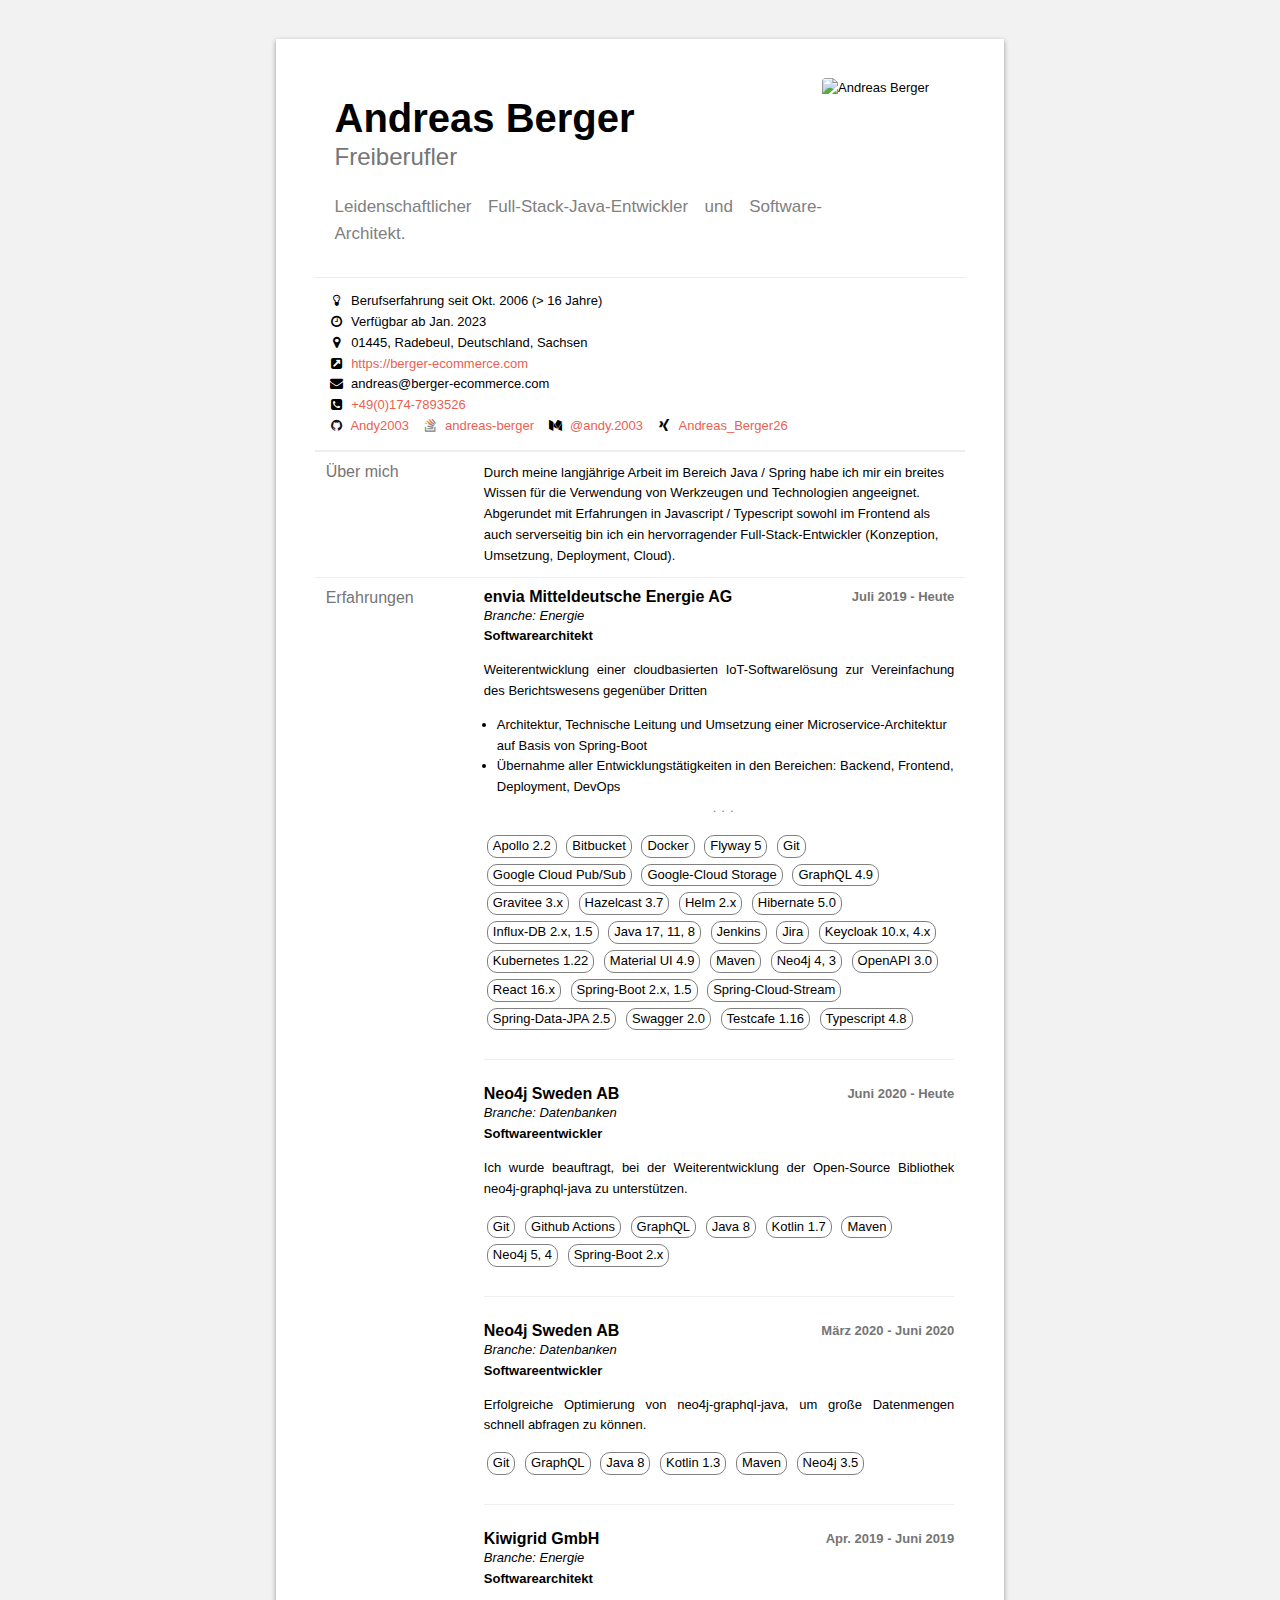
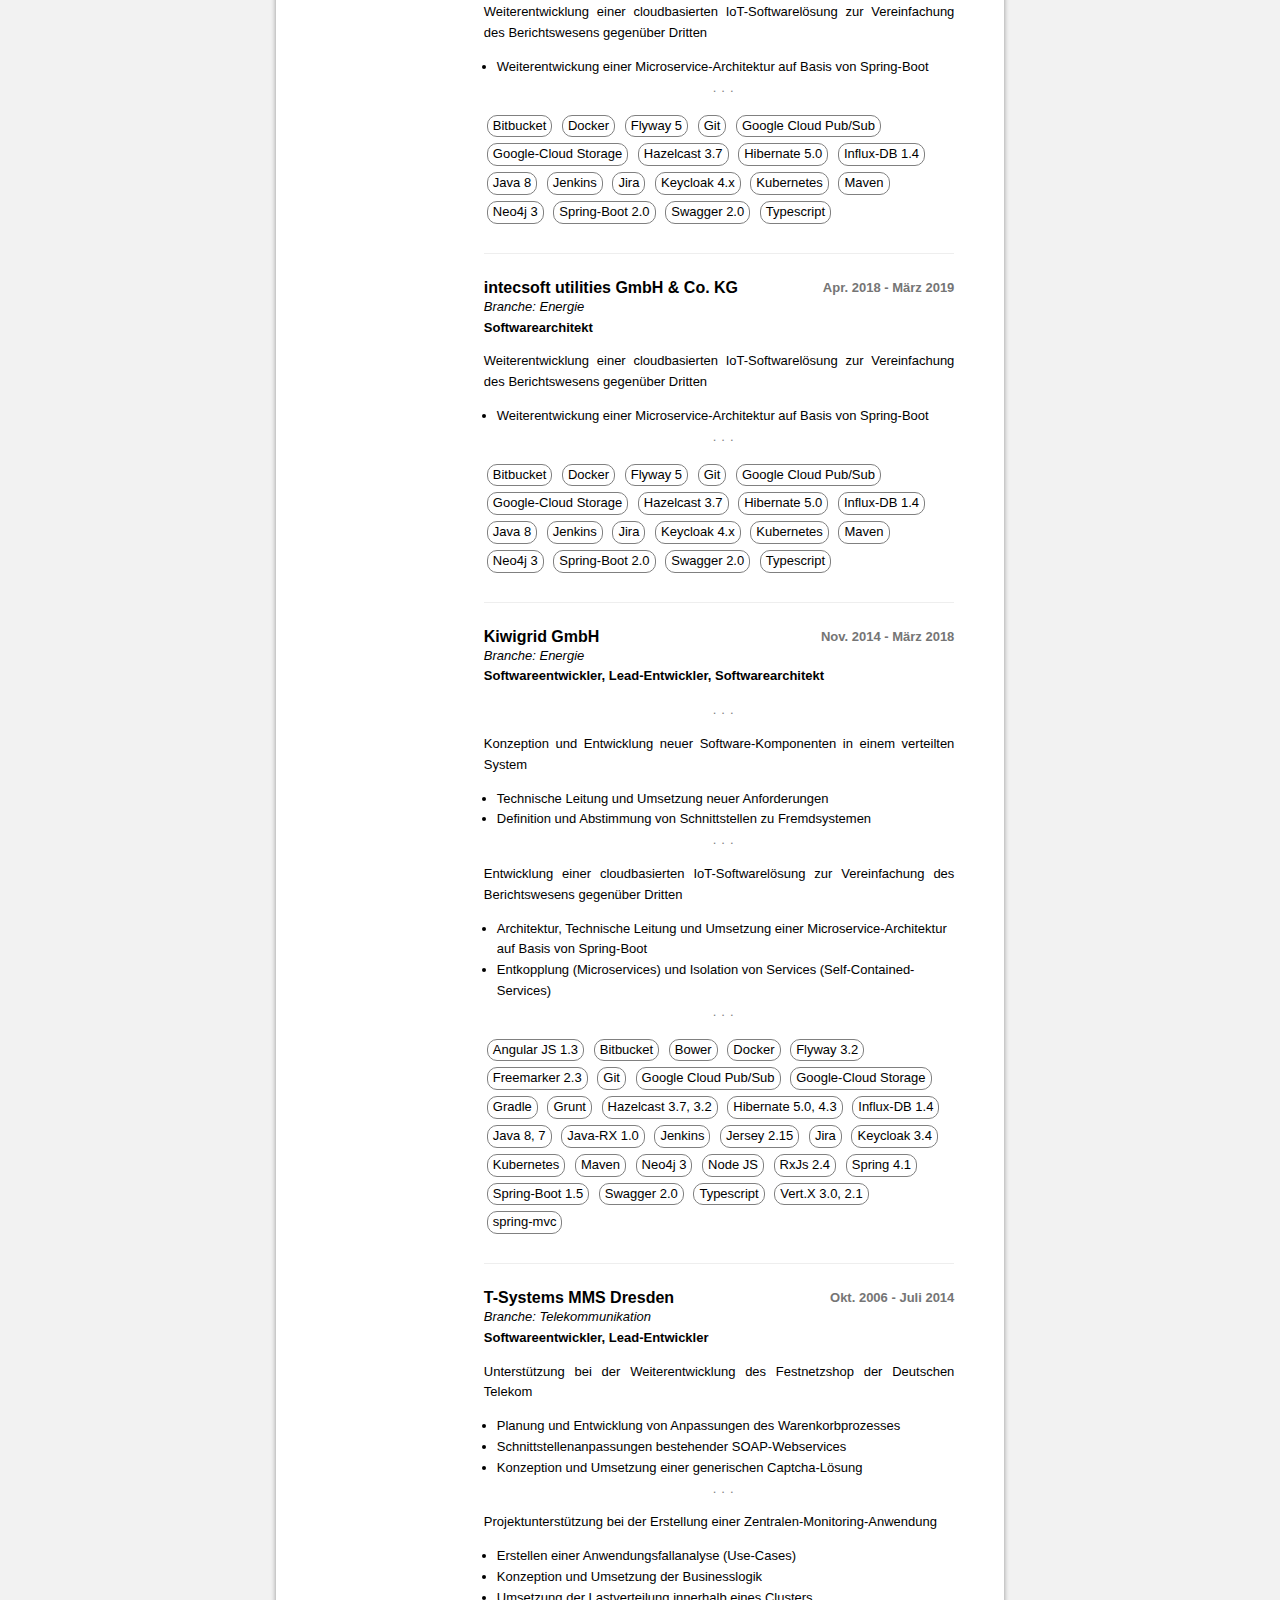
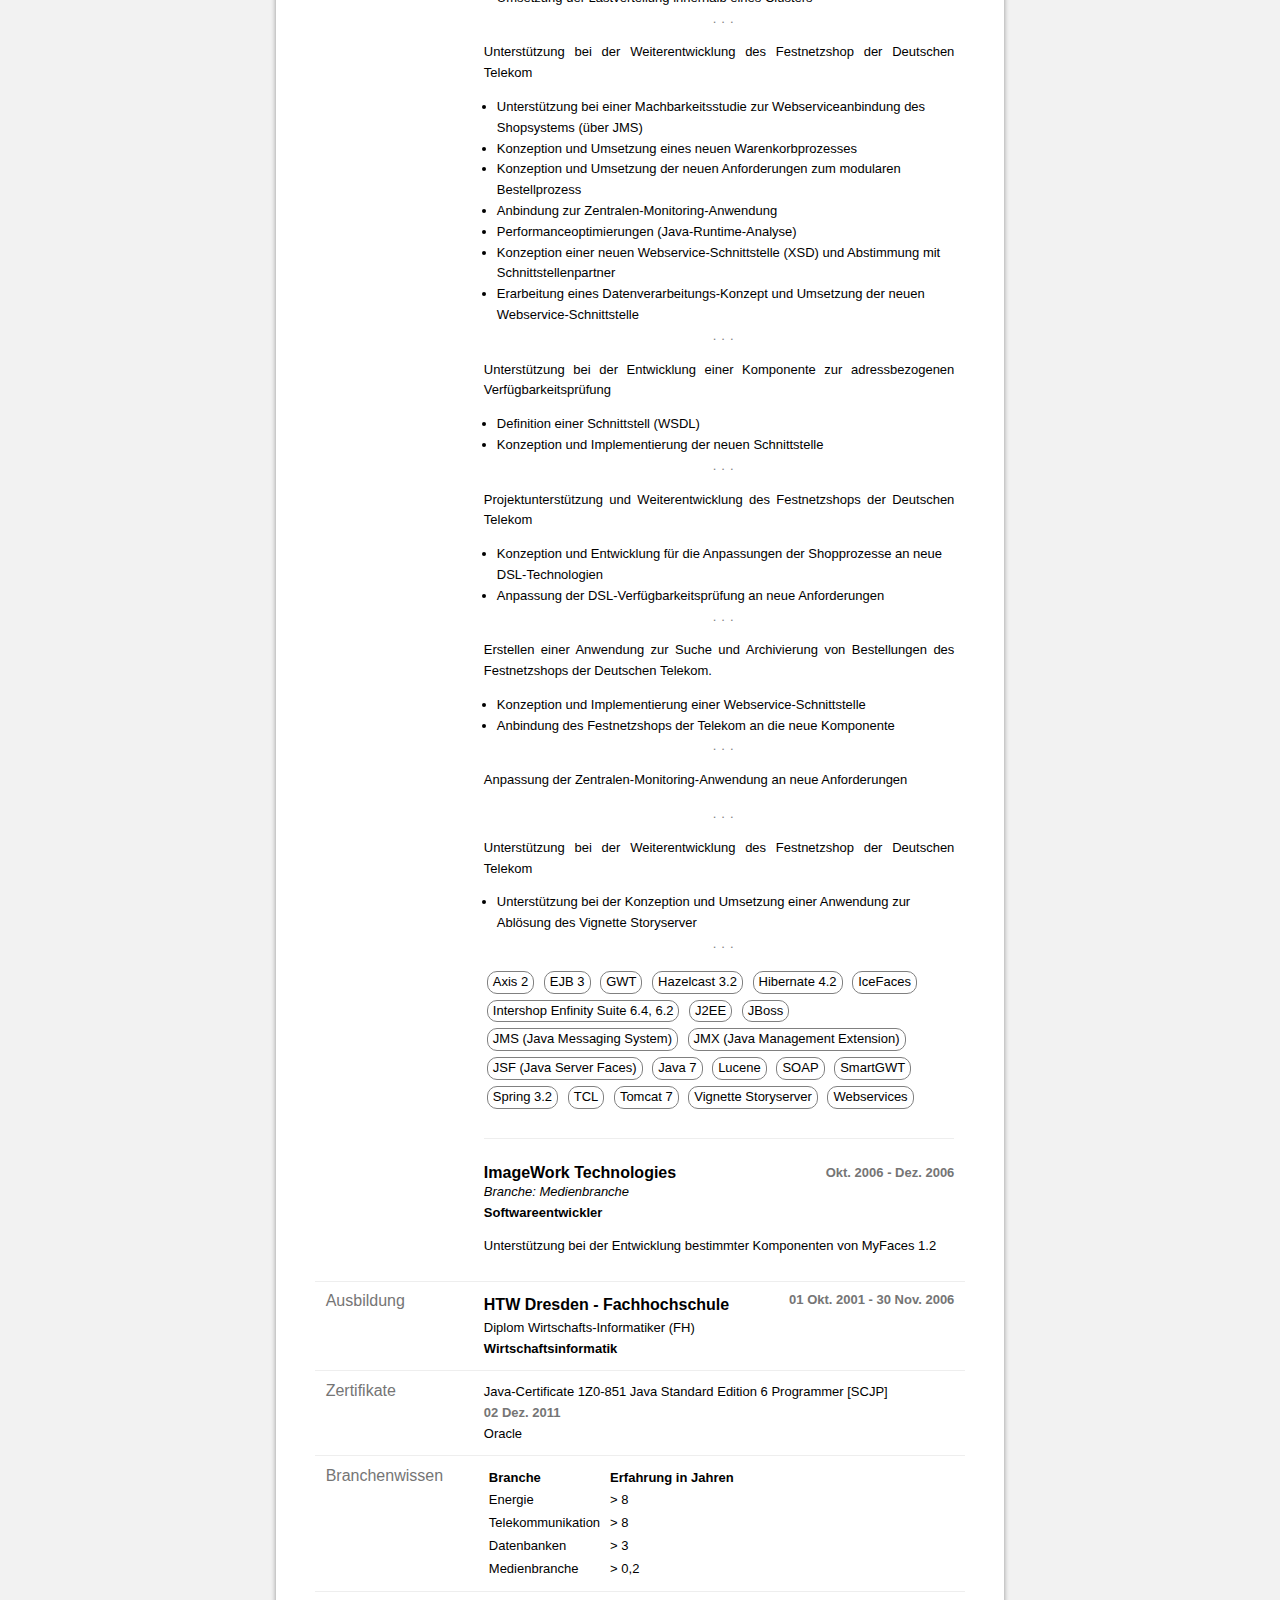
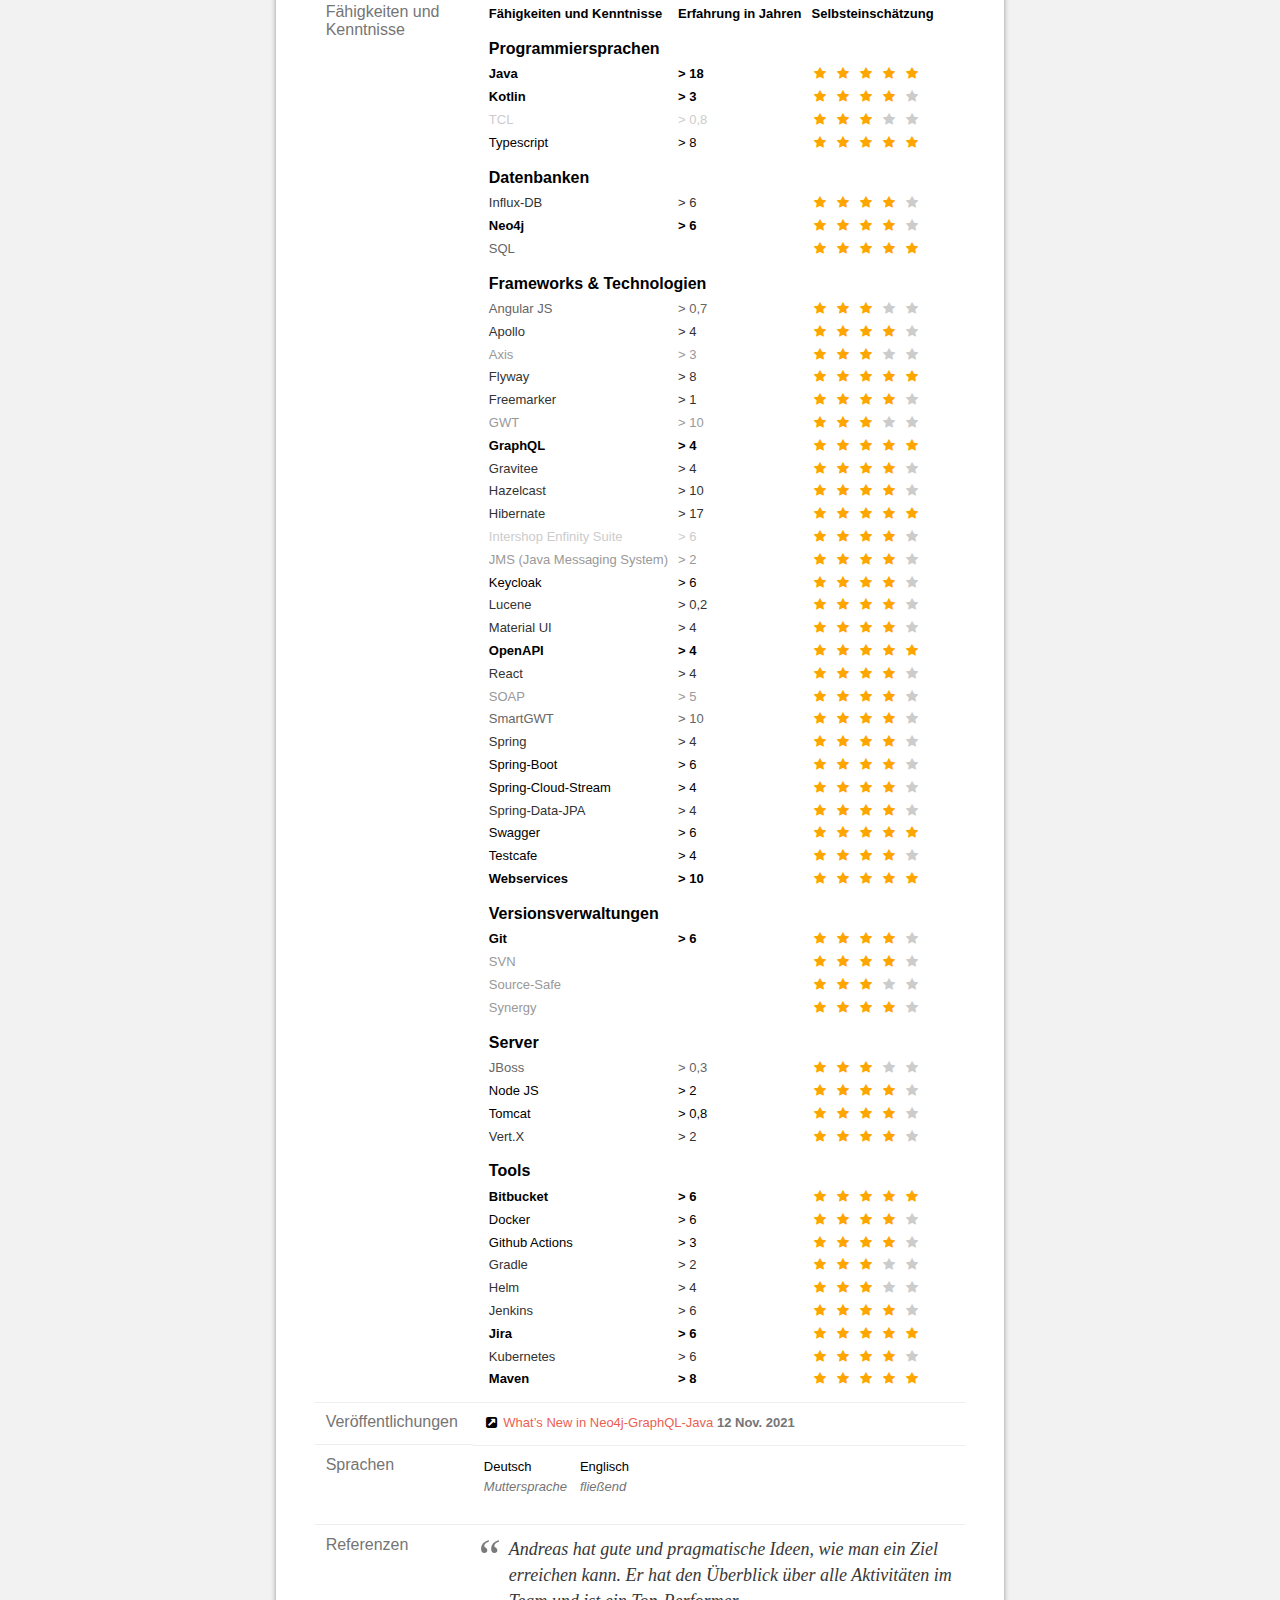
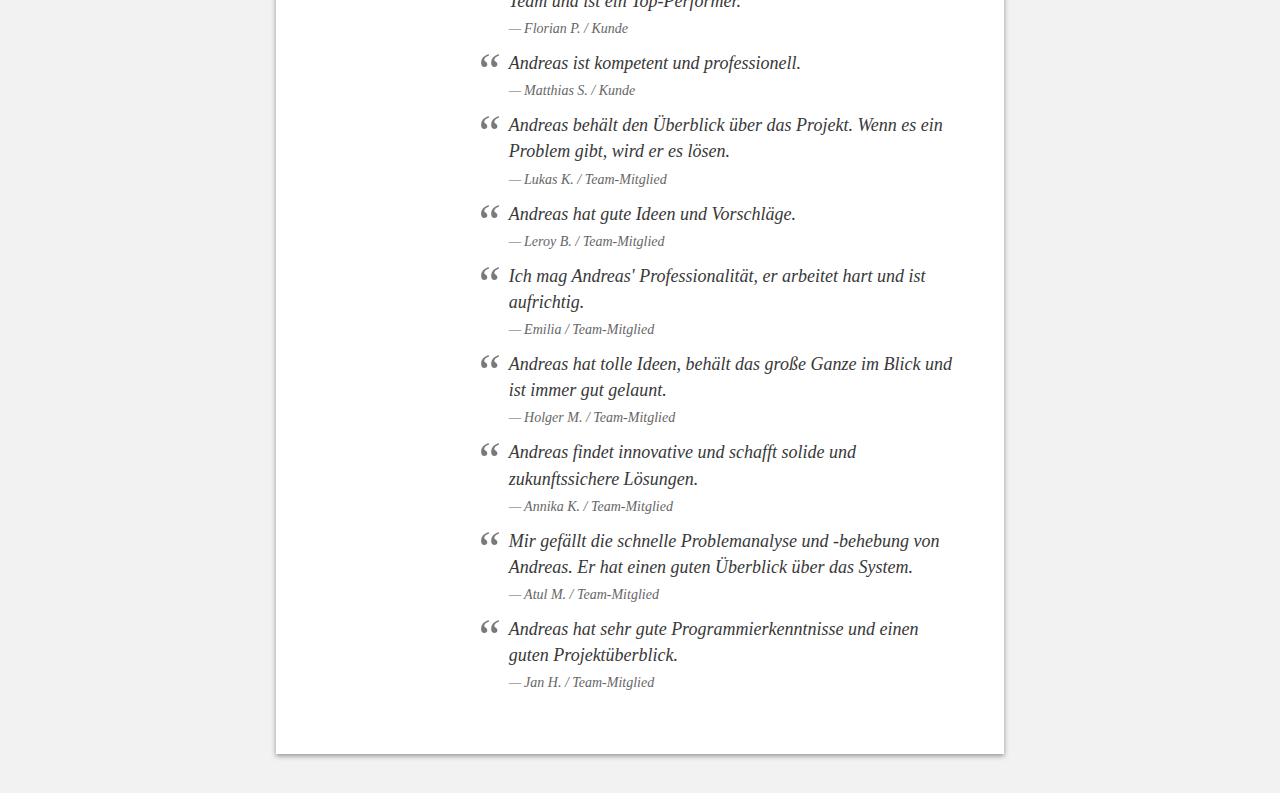
==== index.html @ 3818c9f0 "add sector knowledge" ====
<!doctype html>
<html lang="de">
<meta charset="utf-8" />
<meta name="viewport" content="width=device-width, initial-scale=1.0, user-scalable=no" />
<title>Andreas Berger</title>
<link media="all" rel="stylesheet" href="style.css">
<link rel="stylesheet" href="https://cdnjs.cloudflare.com/ajax/libs/font-awesome/4.7.0/css/font-awesome.min.css">
<body>
<div id="resume">
        <header id="header">
                <img src="https://avatars.githubusercontent.com/u/4464522?v=4" alt="Andreas Berger" />
            <div class="middle">
                <h1 class="name">Andreas Berger</h1>
                <h2 class="label">Freiberufler</h2>
                    <p class="motto">Leidenschaftlicher Full-Stack-Java-Entwickler und Software-Architekt.</p>
            </div>
        </header>
        <section id="basics">
                <div id="experience">
                    <span class="fa fa-lightbulb-o"></span>
                    Berufserfahrung seit Okt. 2006
                    (&gt; 16 Jahre)
                </div>
                <div id="availability">
                    <span class="fa fa-clock-o"></span>
                    Verfügbar ab Jan. 2023
                </div>
                <div id="location">
                    <span class="fa fa-map-marker"></span>
                        <span class="postalCode">01445,</span>
                        <span class="city">Radebeul,</span>
                        <span class="countryCode">Deutschland,</span>
                        <span class="region">Sachsen</span>
                </div>

            <div id="contact">
                    <div class="website">
                        <a href="https://berger-ecommerce.com">https://berger-ecommerce.com</a>
                    </div>
                    <div class="email">
                        <span class="fa fa-envelope"></span>
                            andreas@<span class="displaynone">shutz</span>berger-ecommerce.com

                    </div>
                    <div class="phone">
                        <span class="fa fa-phone-square"></span>
                        <a href="callto:+49(0)174-7893526">+49(0)174-7893526</a>
                    </div>
            </div>

                <div id="profiles">
                        <div class="item">
                                <span class="network fa fa-github github"
                                      title="GitHub">
                                </span>
                                <span class="username">
                                        <span class="url">
                                            <a href="https://github.com/Andy2003">Andy2003</a>
                                        </span>
                                </span>
                        </div>
                        <div class="item">
                                <span class="network fa fa-stack-overflow stack-overflow"
                                      title="Stack Overflow">
                                </span>
                                <span class="username">
                                        <span class="url">
                                            <a href="https://stackoverflow.com/users/1666829/andreas-berger">andreas-berger</a>
                                        </span>
                                </span>
                        </div>
                        <div class="item">
                                <span class="network fa fa-medium medium"
                                      title="Medium">
                                </span>
                                <span class="username">
                                        <span class="url">
                                            <a href="https://medium.com/@andy.2003">@andy.2003</a>
                                        </span>
                                </span>
                        </div>
                        <div class="item">
                                <span class="network fa fa-xing xing"
                                      title="Xing">
                                </span>
                                <span class="username">
                                        <span class="url">
                                            <a href="https://www.xing.com/profile/Andreas_Berger26">Andreas_Berger26</a>
                                        </span>
                                </span>
                        </div>
                </div>
        </section>

    <table class="content">
        <tbody>
            <tr>
                <th><h2 class='section-title'>Über mich</h2></th>
                <td>Durch meine langjährige Arbeit im Bereich Java / Spring habe ich mir ein breites Wissen für die Verwendung von Werkzeugen und Technologien angeeignet. Abgerundet mit Erfahrungen in Javascript / Typescript sowohl im Frontend als auch serverseitig bin ich ein hervorragender Full-Stack-Entwickler (Konzeption, Umsetzung, Deployment, Cloud).</td>
            </tr>

            <tr>
                <th><h2 class='section-title'>Erfahrungen</h2></th>
                <td id="work">
                        <div class="item">
                            <header>
                                <h3 class="name">envia Mitteldeutsche Energie AG</h3>
                                <div class="date">
                                    <span class="startDate">Juli 2019</span>
                                    -
                                    <span class="endDate">
                                            Heute
                                    </span>
                                </div>
                                    <div class="industrialSector">
                                        Branche:
                                        Energie
                                    </div>
                            </header>
                                <div class="position">
                                        Softwarearchitekt
                                </div>
                                        <div class="summary">
                                            <p>Weiterentwicklung einer cloudbasierten IoT-Softwarelösung zur Vereinfachung des Berichtswesens gegenüber Dritten</p>
                                        </div>
                                        <ul class="highlights">
                                                <li>Architektur, Technische Leitung und Umsetzung einer Microservice-Architektur auf Basis von Spring-Boot</li>
                                                <li>Übernahme aller Entwicklungstätigkeiten in den Bereichen: Backend, Frontend, Deployment, DevOps</li>
                                        </ul>

                                <ul class="work-experience">
                                        <li>
                                    <span class="badge">Apollo
                                            2.2
                                    </span>
                                        </li>
                                        <li>
                                    <span class="badge">Bitbucket
                                    </span>
                                        </li>
                                        <li>
                                    <span class="badge">Docker
                                    </span>
                                        </li>
                                        <li>
                                    <span class="badge">Flyway
                                            5
                                    </span>
                                        </li>
                                        <li>
                                    <span class="badge">Git
                                    </span>
                                        </li>
                                        <li>
                                    <span class="badge">Google Cloud Pub/Sub
                                    </span>
                                        </li>
                                        <li>
                                    <span class="badge">Google-Cloud Storage
                                    </span>
                                        </li>
                                        <li>
                                    <span class="badge">GraphQL
                                            4.9
                                    </span>
                                        </li>
                                        <li>
                                    <span class="badge">Gravitee
                                            3.x
                                    </span>
                                        </li>
                                        <li>
                                    <span class="badge">Hazelcast
                                            3.7
                                    </span>
                                        </li>
                                        <li>
                                    <span class="badge">Helm
                                            2.x
                                    </span>
                                        </li>
                                        <li>
                                    <span class="badge">Hibernate
                                            5.0
                                    </span>
                                        </li>
                                        <li>
                                    <span class="badge">Influx-DB
                                            2.x,
                                            1.5
                                    </span>
                                        </li>
                                        <li>
                                    <span class="badge">Java
                                            17,
                                            11,
                                            8
                                    </span>
                                        </li>
                                        <li>
                                    <span class="badge">Jenkins
                                    </span>
                                        </li>
                                        <li>
                                    <span class="badge">Jira
                                    </span>
                                        </li>
                                        <li>
                                    <span class="badge">Keycloak
                                            10.x,
                                            4.x
                                    </span>
                                        </li>
                                        <li>
                                    <span class="badge">Kubernetes
                                            1.22
                                    </span>
                                        </li>
                                        <li>
                                    <span class="badge">Material UI
                                            4.9
                                    </span>
                                        </li>
                                        <li>
                                    <span class="badge">Maven
                                    </span>
                                        </li>
                                        <li>
                                    <span class="badge">Neo4j
                                            4,
                                            3
                                    </span>
                                        </li>
                                        <li>
                                    <span class="badge">OpenAPI
                                            3.0
                                    </span>
                                        </li>
                                        <li>
                                    <span class="badge">React
                                            16.x
                                    </span>
                                        </li>
                                        <li>
                                    <span class="badge">Spring-Boot
                                            2.x,
                                            1.5
                                    </span>
                                        </li>
                                        <li>
                                    <span class="badge">Spring-Cloud-Stream
                                    </span>
                                        </li>
                                        <li>
                                    <span class="badge">Spring-Data-JPA
                                            2.5
                                    </span>
                                        </li>
                                        <li>
                                    <span class="badge">Swagger
                                            2.0
                                    </span>
                                        </li>
                                        <li>
                                    <span class="badge">Testcafe
                                            1.16
                                    </span>
                                        </li>
                                        <li>
                                    <span class="badge">Typescript
                                            4.8
                                    </span>
                                        </li>
                                </ul>
                        </div>
                        <div class="item">
                            <header>
                                <h3 class="name">Neo4j Sweden AB</h3>
                                <div class="date">
                                    <span class="startDate">Juni 2020</span>
                                    -
                                    <span class="endDate">
                                            Heute
                                    </span>
                                </div>
                                    <div class="industrialSector">
                                        Branche:
                                        Datenbanken
                                    </div>
                            </header>
                                <div class="position">
                                        Softwareentwickler
                                </div>
                                        <div class="summary">
                                            <p>Ich wurde beauftragt, bei der Weiterentwicklung der Open-Source Bibliothek neo4j-graphql-java zu unterstützen.</p>
                                        </div>

                                <ul class="work-experience">
                                        <li>
                                    <span class="badge">Git
                                    </span>
                                        </li>
                                        <li>
                                    <span class="badge">Github Actions
                                    </span>
                                        </li>
                                        <li>
                                    <span class="badge">GraphQL
                                    </span>
                                        </li>
                                        <li>
                                    <span class="badge">Java
                                            8
                                    </span>
                                        </li>
                                        <li>
                                    <span class="badge">Kotlin
                                            1.7
                                    </span>
                                        </li>
                                        <li>
                                    <span class="badge">Maven
                                    </span>
                                        </li>
                                        <li>
                                    <span class="badge">Neo4j
                                            5,
                                            4
                                    </span>
                                        </li>
                                        <li>
                                    <span class="badge">Spring-Boot
                                            2.x
                                    </span>
                                        </li>
                                </ul>
                        </div>
                        <div class="item">
                            <header>
                                <h3 class="name">Neo4j Sweden AB</h3>
                                <div class="date">
                                    <span class="startDate">März 2020</span>
                                    -
                                    <span class="endDate">
                                            Juni 2020
                                    </span>
                                </div>
                                    <div class="industrialSector">
                                        Branche:
                                        Datenbanken
                                    </div>
                            </header>
                                <div class="position">
                                        Softwareentwickler
                                </div>
                                        <div class="summary">
                                            <p>Erfolgreiche Optimierung von neo4j-graphql-java, um große Datenmengen schnell abfragen zu können.</p>
                                        </div>

                                <ul class="work-experience">
                                        <li>
                                    <span class="badge">Git
                                    </span>
                                        </li>
                                        <li>
                                    <span class="badge">GraphQL
                                    </span>
                                        </li>
                                        <li>
                                    <span class="badge">Java
                                            8
                                    </span>
                                        </li>
                                        <li>
                                    <span class="badge">Kotlin
                                            1.3
                                    </span>
                                        </li>
                                        <li>
                                    <span class="badge">Maven
                                    </span>
                                        </li>
                                        <li>
                                    <span class="badge">Neo4j
                                            3.5
                                    </span>
                                        </li>
                                </ul>
                        </div>
                        <div class="item">
                            <header>
                                <h3 class="name">Kiwigrid GmbH</h3>
                                <div class="date">
                                    <span class="startDate">Apr. 2019</span>
                                    -
                                    <span class="endDate">
                                            Juni 2019
                                    </span>
                                </div>
                                    <div class="industrialSector">
                                        Branche:
                                        Energie
                                    </div>
                            </header>
                                <div class="position">
                                        Softwarearchitekt
                                </div>
                                        <div class="summary">
                                            <p>Weiterentwicklung einer cloudbasierten IoT-Softwarelösung zur Vereinfachung des Berichtswesens gegenüber Dritten</p>
                                        </div>
                                        <ul class="highlights">
                                                <li>Weiterentwickung einer Microservice-Architektur auf Basis von Spring-Boot</li>
                                        </ul>

                                <ul class="work-experience">
                                        <li>
                                    <span class="badge">Bitbucket
                                    </span>
                                        </li>
                                        <li>
                                    <span class="badge">Docker
                                    </span>
                                        </li>
                                        <li>
                                    <span class="badge">Flyway
                                            5
                                    </span>
                                        </li>
                                        <li>
                                    <span class="badge">Git
                                    </span>
                                        </li>
                                        <li>
                                    <span class="badge">Google Cloud Pub/Sub
                                    </span>
                                        </li>
                                        <li>
                                    <span class="badge">Google-Cloud Storage
                                    </span>
                                        </li>
                                        <li>
                                    <span class="badge">Hazelcast
                                            3.7
                                    </span>
                                        </li>
                                        <li>
                                    <span class="badge">Hibernate
                                            5.0
                                    </span>
                                        </li>
                                        <li>
                                    <span class="badge">Influx-DB
                                            1.4
                                    </span>
                                        </li>
                                        <li>
                                    <span class="badge">Java
                                            8
                                    </span>
                                        </li>
                                        <li>
                                    <span class="badge">Jenkins
                                    </span>
                                        </li>
                                        <li>
                                    <span class="badge">Jira
                                    </span>
                                        </li>
                                        <li>
                                    <span class="badge">Keycloak
                                            4.x
                                    </span>
                                        </li>
                                        <li>
                                    <span class="badge">Kubernetes
                                    </span>
                                        </li>
                                        <li>
                                    <span class="badge">Maven
                                    </span>
                                        </li>
                                        <li>
                                    <span class="badge">Neo4j
                                            3
                                    </span>
                                        </li>
                                        <li>
                                    <span class="badge">Spring-Boot
                                            2.0
                                    </span>
                                        </li>
                                        <li>
                                    <span class="badge">Swagger
                                            2.0
                                    </span>
                                        </li>
                                        <li>
                                    <span class="badge">Typescript
                                    </span>
                                        </li>
                                </ul>
                        </div>
                        <div class="item">
                            <header>
                                <h3 class="name">intecsoft utilities GmbH &amp; Co. KG</h3>
                                <div class="date">
                                    <span class="startDate">Apr. 2018</span>
                                    -
                                    <span class="endDate">
                                            März 2019
                                    </span>
                                </div>
                                    <div class="industrialSector">
                                        Branche:
                                        Energie
                                    </div>
                            </header>
                                <div class="position">
                                        Softwarearchitekt
                                </div>
                                        <div class="summary">
                                            <p>Weiterentwicklung einer cloudbasierten IoT-Softwarelösung zur Vereinfachung des Berichtswesens gegenüber Dritten</p>
                                        </div>
                                        <ul class="highlights">
                                                <li>Weiterentwickung einer Microservice-Architektur auf Basis von Spring-Boot</li>
                                        </ul>

                                <ul class="work-experience">
                                        <li>
                                    <span class="badge">Bitbucket
                                    </span>
                                        </li>
                                        <li>
                                    <span class="badge">Docker
                                    </span>
                                        </li>
                                        <li>
                                    <span class="badge">Flyway
                                            5
                                    </span>
                                        </li>
                                        <li>
                                    <span class="badge">Git
                                    </span>
                                        </li>
                                        <li>
                                    <span class="badge">Google Cloud Pub/Sub
                                    </span>
                                        </li>
                                        <li>
                                    <span class="badge">Google-Cloud Storage
                                    </span>
                                        </li>
                                        <li>
                                    <span class="badge">Hazelcast
                                            3.7
                                    </span>
                                        </li>
                                        <li>
                                    <span class="badge">Hibernate
                                            5.0
                                    </span>
                                        </li>
                                        <li>
                                    <span class="badge">Influx-DB
                                            1.4
                                    </span>
                                        </li>
                                        <li>
                                    <span class="badge">Java
                                            8
                                    </span>
                                        </li>
                                        <li>
                                    <span class="badge">Jenkins
                                    </span>
                                        </li>
                                        <li>
                                    <span class="badge">Jira
                                    </span>
                                        </li>
                                        <li>
                                    <span class="badge">Keycloak
                                            4.x
                                    </span>
                                        </li>
                                        <li>
                                    <span class="badge">Kubernetes
                                    </span>
                                        </li>
                                        <li>
                                    <span class="badge">Maven
                                    </span>
                                        </li>
                                        <li>
                                    <span class="badge">Neo4j
                                            3
                                    </span>
                                        </li>
                                        <li>
                                    <span class="badge">Spring-Boot
                                            2.0
                                    </span>
                                        </li>
                                        <li>
                                    <span class="badge">Swagger
                                            2.0
                                    </span>
                                        </li>
                                        <li>
                                    <span class="badge">Typescript
                                    </span>
                                        </li>
                                </ul>
                        </div>
                        <div class="item">
                            <header>
                                <h3 class="name">Kiwigrid GmbH</h3>
                                <div class="date">
                                    <span class="startDate">Nov. 2014</span>
                                    -
                                    <span class="endDate">
                                            März 2018
                                    </span>
                                </div>
                                    <div class="industrialSector">
                                        Branche:
                                        Energie
                                    </div>
                            </header>
                                <div class="position">
                                        Softwareentwickler, 
                                        Lead-Entwickler, 
                                        Softwarearchitekt
                                </div>
                                        <ul class="highlights">
                                        </ul>
                                        <div class="summary">
                                            <p>Konzeption und Entwicklung neuer Software-Komponenten in einem verteilten System</p>
                                        </div>
                                        <ul class="highlights">
                                                <li>Technische Leitung und Umsetzung neuer Anforderungen</li>
                                                <li>Definition und Abstimmung von Schnittstellen zu Fremdsystemen</li>
                                        </ul>
                                        <div class="summary">
                                            <p>Entwicklung einer cloudbasierten IoT-Softwarelösung zur Vereinfachung des Berichtswesens gegenüber Dritten</p>
                                        </div>
                                        <ul class="highlights">
                                                <li>Architektur, Technische Leitung und Umsetzung einer Microservice-Architektur auf Basis von Spring-Boot</li>
                                                <li>Entkopplung (Microservices) und Isolation von Services (Self-Contained-Services)</li>
                                        </ul>

                                <ul class="work-experience">
                                        <li>
                                    <span class="badge">Angular JS
                                            1.3
                                    </span>
                                        </li>
                                        <li>
                                    <span class="badge">Bitbucket
                                    </span>
                                        </li>
                                        <li>
                                    <span class="badge">Bower
                                    </span>
                                        </li>
                                        <li>
                                    <span class="badge">Docker
                                    </span>
                                        </li>
                                        <li>
                                    <span class="badge">Flyway
                                            3.2
                                    </span>
                                        </li>
                                        <li>
                                    <span class="badge">Freemarker
                                            2.3
                                    </span>
                                        </li>
                                        <li>
                                    <span class="badge">Git
                                    </span>
                                        </li>
                                        <li>
                                    <span class="badge">Google Cloud Pub/Sub
                                    </span>
                                        </li>
                                        <li>
                                    <span class="badge">Google-Cloud Storage
                                    </span>
                                        </li>
                                        <li>
                                    <span class="badge">Gradle
                                    </span>
                                        </li>
                                        <li>
                                    <span class="badge">Grunt
                                    </span>
                                        </li>
                                        <li>
                                    <span class="badge">Hazelcast
                                            3.7,
                                            3.2
                                    </span>
                                        </li>
                                        <li>
                                    <span class="badge">Hibernate
                                            5.0,
                                            4.3
                                    </span>
                                        </li>
                                        <li>
                                    <span class="badge">Influx-DB
                                            1.4
                                    </span>
                                        </li>
                                        <li>
                                    <span class="badge">Java
                                            8,
                                            7
                                    </span>
                                        </li>
                                        <li>
                                    <span class="badge">Java-RX
                                            1.0
                                    </span>
                                        </li>
                                        <li>
                                    <span class="badge">Jenkins
                                    </span>
                                        </li>
                                        <li>
                                    <span class="badge">Jersey
                                            2.15
                                    </span>
                                        </li>
                                        <li>
                                    <span class="badge">Jira
                                    </span>
                                        </li>
                                        <li>
                                    <span class="badge">Keycloak
                                            3.4
                                    </span>
                                        </li>
                                        <li>
                                    <span class="badge">Kubernetes
                                    </span>
                                        </li>
                                        <li>
                                    <span class="badge">Maven
                                    </span>
                                        </li>
                                        <li>
                                    <span class="badge">Neo4j
                                            3
                                    </span>
                                        </li>
                                        <li>
                                    <span class="badge">Node JS
                                    </span>
                                        </li>
                                        <li>
                                    <span class="badge">RxJs
                                            2.4
                                    </span>
                                        </li>
                                        <li>
                                    <span class="badge">Spring
                                            4.1
                                    </span>
                                        </li>
                                        <li>
                                    <span class="badge">Spring-Boot
                                            1.5
                                    </span>
                                        </li>
                                        <li>
                                    <span class="badge">Swagger
                                            2.0
                                    </span>
                                        </li>
                                        <li>
                                    <span class="badge">Typescript
                                    </span>
                                        </li>
                                        <li>
                                    <span class="badge">Vert.X
                                            3.0,
                                            2.1
                                    </span>
                                        </li>
                                        <li>
                                    <span class="badge">spring-mvc
                                    </span>
                                        </li>
                                </ul>
                        </div>
                        <div class="item">
                            <header>
                                <h3 class="name">T-Systems MMS Dresden</h3>
                                <div class="date">
                                    <span class="startDate">Okt. 2006</span>
                                    -
                                    <span class="endDate">
                                            Juli 2014
                                    </span>
                                </div>
                                    <div class="industrialSector">
                                        Branche:
                                        Telekommunikation
                                    </div>
                            </header>
                                <div class="position">
                                        Softwareentwickler, 
                                        Lead-Entwickler
                                </div>
                                        <div class="summary">
                                            <p>Unterstützung bei der Weiterentwicklung des Festnetzshop der Deutschen Telekom</p>
                                        </div>
                                        <ul class="highlights">
                                                <li>Planung und Entwicklung von Anpassungen des Warenkorbprozesses</li>
                                                <li>Schnittstellenanpassungen bestehender SOAP-Webservices</li>
                                                <li>Konzeption und Umsetzung einer generischen Captcha-Lösung</li>
                                        </ul>
                                        <div class="summary">
                                            <p>Projektunterstützung bei der Erstellung einer Zentralen-Monitoring-Anwendung</p>
                                        </div>
                                        <ul class="highlights">
                                                <li>Erstellen einer Anwendungsfallanalyse (Use-Cases)</li>
                                                <li>Konzeption und Umsetzung der Businesslogik</li>
                                                <li>Umsetzung der Lastverteilung innerhalb eines Clusters</li>
                                        </ul>
                                        <div class="summary">
                                            <p>Unterstützung bei der Weiterentwicklung des Festnetzshop der Deutschen Telekom</p>
                                        </div>
                                        <ul class="highlights">
                                                <li>Unterstützung bei einer Machbarkeitsstudie zur Webserviceanbindung des Shopsystems (über JMS)</li>
                                                <li>Konzeption und Umsetzung eines neuen Warenkorbprozesses</li>
                                                <li>Konzeption und Umsetzung der neuen Anforderungen zum modularen Bestellprozess</li>
                                                <li>Anbindung zur Zentralen-Monitoring-Anwendung</li>
                                                <li>Performanceoptimierungen (Java-Runtime-Analyse)</li>
                                                <li>Konzeption einer neuen Webservice-Schnittstelle (XSD) und Abstimmung mit Schnittstellenpartner</li>
                                                <li>Erarbeitung eines Datenverarbeitungs-Konzept und Umsetzung der neuen Webservice-Schnittstelle</li>
                                        </ul>
                                        <div class="summary">
                                            <p>Unterstützung bei der Entwicklung einer Komponente zur adressbezogenen Verfügbarkeitsprüfung</p>
                                        </div>
                                        <ul class="highlights">
                                                <li>Definition einer Schnittstell (WSDL)</li>
                                                <li>Konzeption und Implementierung der neuen Schnittstelle</li>
                                        </ul>
                                        <div class="summary">
                                            <p>Projektunterstützung und Weiterentwicklung des Festnetzshops der Deutschen Telekom</p>
                                        </div>
                                        <ul class="highlights">
                                                <li>Konzeption und Entwicklung für die Anpassungen der Shopprozesse an neue DSL-Technologien</li>
                                                <li>Anpassung der DSL-Verfügbarkeitsprüfung an neue Anforderungen</li>
                                        </ul>
                                        <div class="summary">
                                            <p>Erstellen einer Anwendung zur Suche und Archivierung von Bestellungen des Festnetzshops der Deutschen Telekom.</p>
                                        </div>
                                        <ul class="highlights">
                                                <li>Konzeption und Implementierung einer Webservice-Schnittstelle</li>
                                                <li>Anbindung des Festnetzshops der Telekom an die neue Komponente</li>
                                        </ul>
                                        <div class="summary">
                                            <p>Anpassung der Zentralen-Monitoring-Anwendung an neue Anforderungen</p>
                                        </div>
                                        <ul class="highlights">
                                        </ul>
                                        <div class="summary">
                                            <p>Unterstützung bei der Weiterentwicklung des Festnetzshop der Deutschen Telekom</p>
                                        </div>
                                        <ul class="highlights">
                                                <li>Unterstützung bei der Konzeption und Umsetzung einer Anwendung zur Ablösung des Vignette Storyserver</li>
                                        </ul>

                                <ul class="work-experience">
                                        <li>
                                    <span class="badge">Axis
                                            2
                                    </span>
                                        </li>
                                        <li>
                                    <span class="badge">EJB
                                            3
                                    </span>
                                        </li>
                                        <li>
                                    <span class="badge">GWT
                                    </span>
                                        </li>
                                        <li>
                                    <span class="badge">Hazelcast
                                            3.2
                                    </span>
                                        </li>
                                        <li>
                                    <span class="badge">Hibernate
                                            4.2
                                    </span>
                                        </li>
                                        <li>
                                    <span class="badge">IceFaces
                                    </span>
                                        </li>
                                        <li>
                                    <span class="badge">Intershop Enfinity Suite
                                            6.4,
                                            6.2
                                    </span>
                                        </li>
                                        <li>
                                    <span class="badge">J2EE
                                    </span>
                                        </li>
                                        <li>
                                    <span class="badge">JBoss
                                    </span>
                                        </li>
                                        <li>
                                    <span class="badge">JMS (Java Messaging System)
                                    </span>
                                        </li>
                                        <li>
                                    <span class="badge">JMX (Java Management Extension)
                                    </span>
                                        </li>
                                        <li>
                                    <span class="badge">JSF (Java Server Faces)
                                    </span>
                                        </li>
                                        <li>
                                    <span class="badge">Java
                                            7
                                    </span>
                                        </li>
                                        <li>
                                    <span class="badge">Lucene
                                    </span>
                                        </li>
                                        <li>
                                    <span class="badge">SOAP
                                    </span>
                                        </li>
                                        <li>
                                    <span class="badge">SmartGWT
                                    </span>
                                        </li>
                                        <li>
                                    <span class="badge">Spring
                                            3.2
                                    </span>
                                        </li>
                                        <li>
                                    <span class="badge">TCL
                                    </span>
                                        </li>
                                        <li>
                                    <span class="badge">Tomcat
                                            7
                                    </span>
                                        </li>
                                        <li>
                                    <span class="badge">Vignette Storyserver
                                    </span>
                                        </li>
                                        <li>
                                    <span class="badge">Webservices
                                    </span>
                                        </li>
                                </ul>
                        </div>
                        <div class="item">
                            <header>
                                <h3 class="name">ImageWork Technologies</h3>
                                <div class="date">
                                    <span class="startDate">Okt. 2006</span>
                                    -
                                    <span class="endDate">
                                            Dez. 2006
                                    </span>
                                </div>
                                    <div class="industrialSector">
                                        Branche:
                                        Medienbranche
                                    </div>
                            </header>
                                <div class="position">
                                        Softwareentwickler
                                </div>
                                        <div class="summary">
                                            <p>Unterstützung bei der Entwicklung bestimmter Komponenten von MyFaces 1.2</p>
                                        </div>

                                <ul class="work-experience">
                                </ul>
                        </div>
                </td>
            </tr>

                <tr>
                    <th><h2 class='section-title'>Ausbildung</h2></th>
                    <td>
                            <header>
                                    <h3 class="institution">
                                        HTW Dresden
                                            - Fachhochschule
                                    </h3>
                                <div class="date">
                                        <span class="startDate">01 Okt. 2001</span>
                                    -
                                    <span class="endDate">
                                    30 Nov. 2006
                            </span>
                                </div>
                            </header>
                            <div class="item">
                                    <div class="studyType">Diplom Wirtschafts-Informatiker (FH)</div>
                                    <div class="area"> Wirtschaftsinformatik</div>
                            </div>
                    </td>
                </tr>

                <tr>
                    <th><h2 class='section-title'>Zertifikate</h2></th>
                    <td>
                            <div class="item">
                                    <div class="name">Java-Certificate 1Z0-851 Java Standard Edition 6 Programmer [SCJP]</div>
                                <div class="date">
                                        02 Dez. 2011
                                </div>
                                    <div class="issuer">Oracle</div>
                            </div>
                    </td>
                </tr>

                <tr>
                    <th><h2 class='section-title'>Branchenwissen</h2></th>
                    <td>
                        <table class="sectorKnowledge">
                            <thead>
                            <tr>
                                <th>Branche</th>
                                <th>Erfahrung in Jahren</th>
                            </tr>
                            </thead>
                            <tbody>
                                <tr>
                                    <td>Energie</td>
                                    <td>&gt; 8</td>
                                </tr>
                                <tr>
                                    <td>Telekommunikation</td>
                                    <td>&gt; 8</td>
                                </tr>
                                <tr>
                                    <td>Datenbanken</td>
                                    <td>&gt; 3</td>
                                </tr>
                                <tr>
                                    <td>Medienbranche</td>
                                    <td>&gt; 0,2</td>
                                </tr>
                        </table>
                    </td>
                </tr>

            <tr>
                <th><h2 class='section-title'>Fähigkeiten und Kenntnisse</h2></th>
                <td>
                    <table class="skills">
                        <thead>
                        <tr>
                            <th>Fähigkeiten und Kenntnisse</th>
                            <th>Erfahrung in Jahren</th>
                            <th>Selbsteinschätzung</th>
                        </tr>
                        </thead>
                        <tbody>
                                <tr>
                                    <td class="name" colspan="3">Programmiersprachen</td>
                                </tr>
                                    <tr class="rating5">
                                        <td>Java</td>
                                        <td>&gt; 18</td>
                                        <td class="star">
                                                <span class="fa fa-star checked"></span>
                                                <span class="fa fa-star checked"></span>
                                                <span class="fa fa-star checked"></span>
                                                <span class="fa fa-star checked"></span>
                                                <span class="fa fa-star checked"></span>
                                        </td>
                                    </tr>
                                    <tr class="rating5">
                                        <td>Kotlin</td>
                                        <td>&gt; 3</td>
                                        <td class="star">
                                                <span class="fa fa-star checked"></span>
                                                <span class="fa fa-star checked"></span>
                                                <span class="fa fa-star checked"></span>
                                                <span class="fa fa-star checked"></span>
                                                <span class="fa fa-star"></span>
                                        </td>
                                    </tr>
                                    <tr class="rating0">
                                        <td>TCL</td>
                                        <td>&gt; 0,8</td>
                                        <td class="star">
                                                <span class="fa fa-star checked"></span>
                                                <span class="fa fa-star checked"></span>
                                                <span class="fa fa-star checked"></span>
                                                <span class="fa fa-star"></span>
                                                <span class="fa fa-star"></span>
                                        </td>
                                    </tr>
                                    <tr class="rating4">
                                        <td>Typescript</td>
                                        <td>&gt; 8</td>
                                        <td class="star">
                                                <span class="fa fa-star checked"></span>
                                                <span class="fa fa-star checked"></span>
                                                <span class="fa fa-star checked"></span>
                                                <span class="fa fa-star checked"></span>
                                                <span class="fa fa-star checked"></span>
                                        </td>
                                    </tr>
                                <tr>
                                    <td class="name" colspan="3">Datenbanken</td>
                                </tr>
                                    <tr class="rating3">
                                        <td>Influx-DB</td>
                                        <td>&gt; 6</td>
                                        <td class="star">
                                                <span class="fa fa-star checked"></span>
                                                <span class="fa fa-star checked"></span>
                                                <span class="fa fa-star checked"></span>
                                                <span class="fa fa-star checked"></span>
                                                <span class="fa fa-star"></span>
                                        </td>
                                    </tr>
                                    <tr class="rating5">
                                        <td>Neo4j</td>
                                        <td>&gt; 6</td>
                                        <td class="star">
                                                <span class="fa fa-star checked"></span>
                                                <span class="fa fa-star checked"></span>
                                                <span class="fa fa-star checked"></span>
                                                <span class="fa fa-star checked"></span>
                                                <span class="fa fa-star"></span>
                                        </td>
                                    </tr>
                                    <tr class="rating2">
                                        <td>SQL</td>
                                        <td></td>
                                        <td class="star">
                                                <span class="fa fa-star checked"></span>
                                                <span class="fa fa-star checked"></span>
                                                <span class="fa fa-star checked"></span>
                                                <span class="fa fa-star checked"></span>
                                                <span class="fa fa-star checked"></span>
                                        </td>
                                    </tr>
                                <tr>
                                    <td class="name" colspan="3">Frameworks &amp; Technologien</td>
                                </tr>
                                    <tr class="rating2">
                                        <td>Angular JS</td>
                                        <td>&gt; 0,7</td>
                                        <td class="star">
                                                <span class="fa fa-star checked"></span>
                                                <span class="fa fa-star checked"></span>
                                                <span class="fa fa-star checked"></span>
                                                <span class="fa fa-star"></span>
                                                <span class="fa fa-star"></span>
                                        </td>
                                    </tr>
                                    <tr class="rating3">
                                        <td>Apollo</td>
                                        <td>&gt; 4</td>
                                        <td class="star">
                                                <span class="fa fa-star checked"></span>
                                                <span class="fa fa-star checked"></span>
                                                <span class="fa fa-star checked"></span>
                                                <span class="fa fa-star checked"></span>
                                                <span class="fa fa-star"></span>
                                        </td>
                                    </tr>
                                    <tr class="rating1">
                                        <td>Axis</td>
                                        <td>&gt; 3</td>
                                        <td class="star">
                                                <span class="fa fa-star checked"></span>
                                                <span class="fa fa-star checked"></span>
                                                <span class="fa fa-star checked"></span>
                                                <span class="fa fa-star"></span>
                                                <span class="fa fa-star"></span>
                                        </td>
                                    </tr>
                                    <tr class="rating3">
                                        <td>Flyway</td>
                                        <td>&gt; 8</td>
                                        <td class="star">
                                                <span class="fa fa-star checked"></span>
                                                <span class="fa fa-star checked"></span>
                                                <span class="fa fa-star checked"></span>
                                                <span class="fa fa-star checked"></span>
                                                <span class="fa fa-star checked"></span>
                                        </td>
                                    </tr>
                                    <tr class="rating3">
                                        <td>Freemarker</td>
                                        <td>&gt; 1</td>
                                        <td class="star">
                                                <span class="fa fa-star checked"></span>
                                                <span class="fa fa-star checked"></span>
                                                <span class="fa fa-star checked"></span>
                                                <span class="fa fa-star checked"></span>
                                                <span class="fa fa-star"></span>
                                        </td>
                                    </tr>
                                    <tr class="rating1">
                                        <td>GWT</td>
                                        <td>&gt; 10</td>
                                        <td class="star">
                                                <span class="fa fa-star checked"></span>
                                                <span class="fa fa-star checked"></span>
                                                <span class="fa fa-star checked"></span>
                                                <span class="fa fa-star"></span>
                                                <span class="fa fa-star"></span>
                                        </td>
                                    </tr>
                                    <tr class="rating5">
                                        <td>GraphQL</td>
                                        <td>&gt; 4</td>
                                        <td class="star">
                                                <span class="fa fa-star checked"></span>
                                                <span class="fa fa-star checked"></span>
                                                <span class="fa fa-star checked"></span>
                                                <span class="fa fa-star checked"></span>
                                                <span class="fa fa-star checked"></span>
                                        </td>
                                    </tr>
                                    <tr class="rating3">
                                        <td>Gravitee</td>
                                        <td>&gt; 4</td>
                                        <td class="star">
                                                <span class="fa fa-star checked"></span>
                                                <span class="fa fa-star checked"></span>
                                                <span class="fa fa-star checked"></span>
                                                <span class="fa fa-star checked"></span>
                                                <span class="fa fa-star"></span>
                                        </td>
                                    </tr>
                                    <tr class="rating3">
                                        <td>Hazelcast</td>
                                        <td>&gt; 10</td>
                                        <td class="star">
                                                <span class="fa fa-star checked"></span>
                                                <span class="fa fa-star checked"></span>
                                                <span class="fa fa-star checked"></span>
                                                <span class="fa fa-star checked"></span>
                                                <span class="fa fa-star"></span>
                                        </td>
                                    </tr>
                                    <tr class="rating3">
                                        <td>Hibernate</td>
                                        <td>&gt; 17</td>
                                        <td class="star">
                                                <span class="fa fa-star checked"></span>
                                                <span class="fa fa-star checked"></span>
                                                <span class="fa fa-star checked"></span>
                                                <span class="fa fa-star checked"></span>
                                                <span class="fa fa-star checked"></span>
                                        </td>
                                    </tr>
                                    <tr class="rating0">
                                        <td>Intershop Enfinity Suite</td>
                                        <td>&gt; 6</td>
                                        <td class="star">
                                                <span class="fa fa-star checked"></span>
                                                <span class="fa fa-star checked"></span>
                                                <span class="fa fa-star checked"></span>
                                                <span class="fa fa-star checked"></span>
                                                <span class="fa fa-star"></span>
                                        </td>
                                    </tr>
                                    <tr class="rating1">
                                        <td>JMS (Java Messaging System)</td>
                                        <td>&gt; 2</td>
                                        <td class="star">
                                                <span class="fa fa-star checked"></span>
                                                <span class="fa fa-star checked"></span>
                                                <span class="fa fa-star checked"></span>
                                                <span class="fa fa-star checked"></span>
                                                <span class="fa fa-star"></span>
                                        </td>
                                    </tr>
                                    <tr class="rating4">
                                        <td>Keycloak</td>
                                        <td>&gt; 6</td>
                                        <td class="star">
                                                <span class="fa fa-star checked"></span>
                                                <span class="fa fa-star checked"></span>
                                                <span class="fa fa-star checked"></span>
                                                <span class="fa fa-star checked"></span>
                                                <span class="fa fa-star"></span>
                                        </td>
                                    </tr>
                                    <tr class="rating3">
                                        <td>Lucene</td>
                                        <td>&gt; 0,2</td>
                                        <td class="star">
                                                <span class="fa fa-star checked"></span>
                                                <span class="fa fa-star checked"></span>
                                                <span class="fa fa-star checked"></span>
                                                <span class="fa fa-star checked"></span>
                                                <span class="fa fa-star"></span>
                                        </td>
                                    </tr>
                                    <tr class="rating3">
                                        <td>Material UI</td>
                                        <td>&gt; 4</td>
                                        <td class="star">
                                                <span class="fa fa-star checked"></span>
                                                <span class="fa fa-star checked"></span>
                                                <span class="fa fa-star checked"></span>
                                                <span class="fa fa-star checked"></span>
                                                <span class="fa fa-star"></span>
                                        </td>
                                    </tr>
                                    <tr class="rating5">
                                        <td>OpenAPI</td>
                                        <td>&gt; 4</td>
                                        <td class="star">
                                                <span class="fa fa-star checked"></span>
                                                <span class="fa fa-star checked"></span>
                                                <span class="fa fa-star checked"></span>
                                                <span class="fa fa-star checked"></span>
                                                <span class="fa fa-star checked"></span>
                                        </td>
                                    </tr>
                                    <tr class="rating3">
                                        <td>React</td>
                                        <td>&gt; 4</td>
                                        <td class="star">
                                                <span class="fa fa-star checked"></span>
                                                <span class="fa fa-star checked"></span>
                                                <span class="fa fa-star checked"></span>
                                                <span class="fa fa-star checked"></span>
                                                <span class="fa fa-star"></span>
                                        </td>
                                    </tr>
                                    <tr class="rating1">
                                        <td>SOAP</td>
                                        <td>&gt; 5</td>
                                        <td class="star">
                                                <span class="fa fa-star checked"></span>
                                                <span class="fa fa-star checked"></span>
                                                <span class="fa fa-star checked"></span>
                                                <span class="fa fa-star checked"></span>
                                                <span class="fa fa-star"></span>
                                        </td>
                                    </tr>
                                    <tr class="rating2">
                                        <td>SmartGWT</td>
                                        <td>&gt; 10</td>
                                        <td class="star">
                                                <span class="fa fa-star checked"></span>
                                                <span class="fa fa-star checked"></span>
                                                <span class="fa fa-star checked"></span>
                                                <span class="fa fa-star checked"></span>
                                                <span class="fa fa-star"></span>
                                        </td>
                                    </tr>
                                    <tr class="rating3">
                                        <td>Spring</td>
                                        <td>&gt; 4</td>
                                        <td class="star">
                                                <span class="fa fa-star checked"></span>
                                                <span class="fa fa-star checked"></span>
                                                <span class="fa fa-star checked"></span>
                                                <span class="fa fa-star checked"></span>
                                                <span class="fa fa-star"></span>
                                        </td>
                                    </tr>
                                    <tr class="rating4">
                                        <td>Spring-Boot</td>
                                        <td>&gt; 6</td>
                                        <td class="star">
                                                <span class="fa fa-star checked"></span>
                                                <span class="fa fa-star checked"></span>
                                                <span class="fa fa-star checked"></span>
                                                <span class="fa fa-star checked"></span>
                                                <span class="fa fa-star"></span>
                                        </td>
                                    </tr>
                                    <tr class="rating4">
                                        <td>Spring-Cloud-Stream</td>
                                        <td>&gt; 4</td>
                                        <td class="star">
                                                <span class="fa fa-star checked"></span>
                                                <span class="fa fa-star checked"></span>
                                                <span class="fa fa-star checked"></span>
                                                <span class="fa fa-star checked"></span>
                                                <span class="fa fa-star"></span>
                                        </td>
                                    </tr>
                                    <tr class="rating3">
                                        <td>Spring-Data-JPA</td>
                                        <td>&gt; 4</td>
                                        <td class="star">
                                                <span class="fa fa-star checked"></span>
                                                <span class="fa fa-star checked"></span>
                                                <span class="fa fa-star checked"></span>
                                                <span class="fa fa-star checked"></span>
                                                <span class="fa fa-star"></span>
                                        </td>
                                    </tr>
                                    <tr class="rating4">
                                        <td>Swagger</td>
                                        <td>&gt; 6</td>
                                        <td class="star">
                                                <span class="fa fa-star checked"></span>
                                                <span class="fa fa-star checked"></span>
                                                <span class="fa fa-star checked"></span>
                                                <span class="fa fa-star checked"></span>
                                                <span class="fa fa-star checked"></span>
                                        </td>
                                    </tr>
                                    <tr class="rating4">
                                        <td>Testcafe</td>
                                        <td>&gt; 4</td>
                                        <td class="star">
                                                <span class="fa fa-star checked"></span>
                                                <span class="fa fa-star checked"></span>
                                                <span class="fa fa-star checked"></span>
                                                <span class="fa fa-star checked"></span>
                                                <span class="fa fa-star"></span>
                                        </td>
                                    </tr>
                                    <tr class="rating5">
                                        <td>Webservices</td>
                                        <td>&gt; 10</td>
                                        <td class="star">
                                                <span class="fa fa-star checked"></span>
                                                <span class="fa fa-star checked"></span>
                                                <span class="fa fa-star checked"></span>
                                                <span class="fa fa-star checked"></span>
                                                <span class="fa fa-star checked"></span>
                                        </td>
                                    </tr>
                                <tr>
                                    <td class="name" colspan="3">Versionsverwaltungen</td>
                                </tr>
                                    <tr class="rating5">
                                        <td>Git</td>
                                        <td>&gt; 6</td>
                                        <td class="star">
                                                <span class="fa fa-star checked"></span>
                                                <span class="fa fa-star checked"></span>
                                                <span class="fa fa-star checked"></span>
                                                <span class="fa fa-star checked"></span>
                                                <span class="fa fa-star"></span>
                                        </td>
                                    </tr>
                                    <tr class="rating1">
                                        <td>SVN</td>
                                        <td></td>
                                        <td class="star">
                                                <span class="fa fa-star checked"></span>
                                                <span class="fa fa-star checked"></span>
                                                <span class="fa fa-star checked"></span>
                                                <span class="fa fa-star checked"></span>
                                                <span class="fa fa-star"></span>
                                        </td>
                                    </tr>
                                    <tr class="rating1">
                                        <td>Source-Safe</td>
                                        <td></td>
                                        <td class="star">
                                                <span class="fa fa-star checked"></span>
                                                <span class="fa fa-star checked"></span>
                                                <span class="fa fa-star checked"></span>
                                                <span class="fa fa-star"></span>
                                                <span class="fa fa-star"></span>
                                        </td>
                                    </tr>
                                    <tr class="rating1">
                                        <td>Synergy</td>
                                        <td></td>
                                        <td class="star">
                                                <span class="fa fa-star checked"></span>
                                                <span class="fa fa-star checked"></span>
                                                <span class="fa fa-star checked"></span>
                                                <span class="fa fa-star checked"></span>
                                                <span class="fa fa-star"></span>
                                        </td>
                                    </tr>
                                <tr>
                                    <td class="name" colspan="3">Server</td>
                                </tr>
                                    <tr class="rating2">
                                        <td>JBoss</td>
                                        <td>&gt; 0,3</td>
                                        <td class="star">
                                                <span class="fa fa-star checked"></span>
                                                <span class="fa fa-star checked"></span>
                                                <span class="fa fa-star checked"></span>
                                                <span class="fa fa-star"></span>
                                                <span class="fa fa-star"></span>
                                        </td>
                                    </tr>
                                    <tr class="rating4">
                                        <td>Node JS</td>
                                        <td>&gt; 2</td>
                                        <td class="star">
                                                <span class="fa fa-star checked"></span>
                                                <span class="fa fa-star checked"></span>
                                                <span class="fa fa-star checked"></span>
                                                <span class="fa fa-star checked"></span>
                                                <span class="fa fa-star"></span>
                                        </td>
                                    </tr>
                                    <tr class="rating4">
                                        <td>Tomcat</td>
                                        <td>&gt; 0,8</td>
                                        <td class="star">
                                                <span class="fa fa-star checked"></span>
                                                <span class="fa fa-star checked"></span>
                                                <span class="fa fa-star checked"></span>
                                                <span class="fa fa-star checked"></span>
                                                <span class="fa fa-star"></span>
                                        </td>
                                    </tr>
                                    <tr class="rating3">
                                        <td>Vert.X</td>
                                        <td>&gt; 2</td>
                                        <td class="star">
                                                <span class="fa fa-star checked"></span>
                                                <span class="fa fa-star checked"></span>
                                                <span class="fa fa-star checked"></span>
                                                <span class="fa fa-star checked"></span>
                                                <span class="fa fa-star"></span>
                                        </td>
                                    </tr>
                                <tr>
                                    <td class="name" colspan="3">Tools</td>
                                </tr>
                                    <tr class="rating5">
                                        <td>Bitbucket</td>
                                        <td>&gt; 6</td>
                                        <td class="star">
                                                <span class="fa fa-star checked"></span>
                                                <span class="fa fa-star checked"></span>
                                                <span class="fa fa-star checked"></span>
                                                <span class="fa fa-star checked"></span>
                                                <span class="fa fa-star checked"></span>
                                        </td>
                                    </tr>
                                    <tr class="rating4">
                                        <td>Docker</td>
                                        <td>&gt; 6</td>
                                        <td class="star">
                                                <span class="fa fa-star checked"></span>
                                                <span class="fa fa-star checked"></span>
                                                <span class="fa fa-star checked"></span>
                                                <span class="fa fa-star checked"></span>
                                                <span class="fa fa-star"></span>
                                        </td>
                                    </tr>
                                    <tr class="rating4">
                                        <td>Github Actions</td>
                                        <td>&gt; 3</td>
                                        <td class="star">
                                                <span class="fa fa-star checked"></span>
                                                <span class="fa fa-star checked"></span>
                                                <span class="fa fa-star checked"></span>
                                                <span class="fa fa-star checked"></span>
                                                <span class="fa fa-star"></span>
                                        </td>
                                    </tr>
                                    <tr class="rating3">
                                        <td>Gradle</td>
                                        <td>&gt; 2</td>
                                        <td class="star">
                                                <span class="fa fa-star checked"></span>
                                                <span class="fa fa-star checked"></span>
                                                <span class="fa fa-star checked"></span>
                                                <span class="fa fa-star"></span>
                                                <span class="fa fa-star"></span>
                                        </td>
                                    </tr>
                                    <tr class="rating3">
                                        <td>Helm</td>
                                        <td>&gt; 4</td>
                                        <td class="star">
                                                <span class="fa fa-star checked"></span>
                                                <span class="fa fa-star checked"></span>
                                                <span class="fa fa-star checked"></span>
                                                <span class="fa fa-star"></span>
                                                <span class="fa fa-star"></span>
                                        </td>
                                    </tr>
                                    <tr class="rating3">
                                        <td>Jenkins</td>
                                        <td>&gt; 6</td>
                                        <td class="star">
                                                <span class="fa fa-star checked"></span>
                                                <span class="fa fa-star checked"></span>
                                                <span class="fa fa-star checked"></span>
                                                <span class="fa fa-star checked"></span>
                                                <span class="fa fa-star"></span>
                                        </td>
                                    </tr>
                                    <tr class="rating5">
                                        <td>Jira</td>
                                        <td>&gt; 6</td>
                                        <td class="star">
                                                <span class="fa fa-star checked"></span>
                                                <span class="fa fa-star checked"></span>
                                                <span class="fa fa-star checked"></span>
                                                <span class="fa fa-star checked"></span>
                                                <span class="fa fa-star checked"></span>
                                        </td>
                                    </tr>
                                    <tr class="rating3">
                                        <td>Kubernetes</td>
                                        <td>&gt; 6</td>
                                        <td class="star">
                                                <span class="fa fa-star checked"></span>
                                                <span class="fa fa-star checked"></span>
                                                <span class="fa fa-star checked"></span>
                                                <span class="fa fa-star checked"></span>
                                                <span class="fa fa-star"></span>
                                        </td>
                                    </tr>
                                    <tr class="rating5">
                                        <td>Maven</td>
                                        <td>&gt; 8</td>
                                        <td class="star">
                                                <span class="fa fa-star checked"></span>
                                                <span class="fa fa-star checked"></span>
                                                <span class="fa fa-star checked"></span>
                                                <span class="fa fa-star checked"></span>
                                                <span class="fa fa-star checked"></span>
                                        </td>
                                    </tr>
                        </tbody>
                    </table>
                </td>
            </tr>

                <tr>
                    <th><h2 class='section-title'>Veröffentlichungen</h2></th>
                    <td>
                            <div class="item">
                        <span class="name">
                                <span class="website"><a href="https://medium.com/neo4j/whats-new-in-neo4j-graphql-java-d3e9abd0ed34">What’s New in Neo4j-GraphQL-Java</a></span>
                        </span>
                                    <span class="date">12 Nov. 2021</span>
                            </div>
                    </td>
                </tr>

                <tr>
                    <th><h2 class='section-title'>Sprachen</h2></th>
                    <td id="languages">
                            <div class="item">
                                <div class="language">Deutsch</div>
                                <div class="fluency">
                                    <em>Muttersprache</em>
                                </div>
                            </div>
                            <div class="item">
                                <div class="language">Englisch</div>
                                <div class="fluency">
                                    <em>fließend</em>
                                </div>
                            </div>
                    </td>
                </tr>

                <tr>
                    <th><h2 class='section-title'>Referenzen</h2></th>
                    <td>
                            <blockquote class="reference">
                                Andreas hat gute und pragmatische Ideen, wie man ein Ziel erreichen kann. Er hat den Überblick über alle Aktivitäten im Team und ist ein Top-Performer.
                                <cite>Florian P. / Kunde</cite>
                            </blockquote>
                            <blockquote class="reference">
                                Andreas ist kompetent und professionell.
                                <cite>Matthias S. / Kunde</cite>
                            </blockquote>
                            <blockquote class="reference">
                                Andreas behält den Überblick über das Projekt. Wenn es ein Problem gibt, wird er es lösen.
                                <cite>Lukas K. / Team-Mitglied</cite>
                            </blockquote>
                            <blockquote class="reference">
                                Andreas hat gute Ideen und Vorschläge.
                                <cite>Leroy B. / Team-Mitglied</cite>
                            </blockquote>
                            <blockquote class="reference">
                                Ich mag Andreas&#39; Professionalität, er arbeitet hart und ist aufrichtig.
                                <cite>Emilia / Team-Mitglied</cite>
                            </blockquote>
                            <blockquote class="reference">
                                Andreas hat tolle Ideen, behält das große Ganze im Blick und ist immer gut gelaunt.
                                <cite>Holger M. / Team-Mitglied</cite>
                            </blockquote>
                            <blockquote class="reference">
                                Andreas findet innovative und schafft solide und zukunftssichere Lösungen.
                                <cite>Annika K. / Team-Mitglied</cite>
                            </blockquote>
                            <blockquote class="reference">
                                Mir gefällt die schnelle Problemanalyse und -behebung von Andreas. Er hat einen guten Überblick über das System.
                                <cite>Atul M. / Team-Mitglied</cite>
                            </blockquote>
                            <blockquote class="reference">
                                Andreas hat sehr gute Programmierkenntnisse und einen guten Projektüberblick.
                                <cite>Jan H. / Team-Mitglied</cite>
                            </blockquote>
                    </td>
                </tr>

        </tbody>
        <tfoot>
        <tr>
            <td colspan="2">
                <div class="empty-footer"></div>
            </td>
        </tr>
        </tfoot>
    </table>
</div>
</body>
</html>
---- style.css ----
/********************************************
* 	reset from
* 	http://meyerweb.com/eric/tools/css/reset/
*******************************************/
html, body, div, span, applet, object, iframe,
h1, h2, h3, h4, h5, h6, p, blockquote, pre,
a, abbr, acronym, address, big, cite, code,
del, dfn, em, img, ins, kbd, q, s, samp,
small, strike, strong, sub, sup, tt, var,
b, u, i, center,
dl, dt, dd, ol, ul, li,
fieldset, form, label, legend,
table, caption, tbody, tfoot, thead, tr, th, td,
article, aside, canvas, details, embed,
figure, figcaption, footer, header, hgroup,
menu, nav, output, ruby, section, summary,
time, mark, audio, video {
    margin: 0;
    padding: 0;
    border: 0;
    font-size: 100%;
    vertical-align: baseline;
}

article, aside, details, figcaption, figure,
footer, header, hgroup, menu, nav, section {
    display: block;
}

body {
    line-height: 1;
}

ol, ul {
    /*list-style: none;*/
    margin-left: 1em;
}

blockquote, q {
    quotes: none;
}

blockquote:before, blockquote:after,
q:before, q:after {
    content: '';
    content: none;
}

table {
    border-collapse: collapse;
    border-spacing: 0;
}

/* Custom reset */
.main-summary p,
#publications .item,
#skills .item,
#languages .item,
#references .item,
#interests .item {
    margin: 0;
}


/****************
*		SMARTPHONES
****************/
em {
    color: #757575;
}

p {
    margin: 1em 0;
}

blockquote {
    margin: 0;
    margin-bottom: 1em;
}

strong {
    font-weight: 700;
    font-size: 1.1em;
}

ul {
    margin-top: 1em;
}

div.item {
    margin: 1em 0 2em;
    padding-bottom: 2em;
}

div.item:last-of-type {
    margin: 0;
    border-bottom: none;
    padding-bottom: 0;
}

p {
    text-align: justify;
}


/* Headers */
h1, h2, h3, h4, h5, h6 {
    font-weight: 700;
}

h1 {
    font-size: 2.5rem;
}

h2,
h3 {
    font-size: 1rem;
}

a {
    color: #EB5F51;
    text-decoration: none;
}

a:hover {
    text-decoration: underline;
}

/* Layout */
body {
    background: #f2f2f2;
    line-height: 1.6;
    font-size: 13px;
    font-family: "Helvetica Neue", Helvetica, Arial, sans-serif;
}

#resume {
    padding: 1rem 0;
    margin: 1rem auto;
}

#header {
    padding: 0 1em;
    margin-bottom: 1em;
}

#resume > header div {
    display: table;
    padding-left: 0.5em;
}

#resume > header div.middle {
    padding-top: 1.5em;
}

header img {
    display: block;
    width: 10em;
    border-radius: 0.275em;
    float: right;
}

header .name {
    line-height: 1;
}

header .label {
    font-size: 1.5rem;
    font-weight: 400;
    color: #757575;
}

section:not(.section) {
    padding: .5em 1rem;
}

section#references {
    border-bottom: none;
}

section#basics {
    background: inherit;
    margin-bottom: 0;
}

section#skills {
    padding-bottom: 0;
}

section#education,
section#work,
.main-summary section {
    padding-bottom: 1em;
}

header::after {
    display: table;
    content: " ";
    clear: both;
}

h2.section-title {
    text-align: left;
    font-size: 1rem;
    font-weight: 400;
    color: #757575;
    padding: 1em 1rem 0;
    margin-bottom: 0.1275em;
}

.date {
    font-weight: 700;
    color: #757575;
}

.motto {
    font-size: 17px;
    color: grey;
}

#work .highlights::after {
    content: "...";
    color: gray;
    display: block;
    text-align: center;
    letter-spacing: 5px;
}

.position, .area, .institution {
    font-weight: 700;
}

ul.work-experience {
    list-style: none;
    margin-left: 0;
}

.work-experience li {
    display: inline-block;
    flex: 0;
    border: 1px solid gray;
    padding: 0 5px;
    margin: 3px 3px;
    text-align: center;
    border-radius: 10px;
}

blockquote {
    font-family: Georgia, serif;
    font-size: 18px;
    font-style: italic;
    /*width: 500px;*/
    margin: 0 0 0.25em 0;
    padding: 0 0 0.35em 25px;
    line-height: 1.45;
    position: relative;
    color: #383838;
}

blockquote:before {
    display: block;
    padding-left: 0;
    content: "\201C";
    font-size: 50px;
    position: absolute;
    left: -10px;
    top: -15px;
    color: #7a7a7a;
}

blockquote cite {
    color: #666;
    font-size: 14px;
    display: block;
    margin-top: 5px;
}

blockquote cite:before {
    content: "\2014 \2009";
}

.rating5 {
    font-weight: bold
}

.rating3 {
    color: #333
}

.rating2 {
    color: #666
}

.rating1 {
    color: #999
}

.rating0 {
    color: #ccc
}

.star {
    color: #ccc
}

.star .checked {
    color: orange
}

table.sectorKnowledge th,
table.skills th {
    text-align: left;
}

table.sectorKnowledge th, table.sectorKnowledge td,
table.skills th, table.skills td {
    padding: 1px 5px;
}

#certificates .name {
    font-weight: bold;
    font-size: 1rem
}

table.sectorKnowledge .name,
table.skills .name {
    font-weight: bold;
    font-size: 1rem;
    padding: 10px 5px 2px 5px;
}

#interests .item, #languages .item {
    padding: 0 1em 1em 0;
    border-bottom: none;
}

.website::before {
    display: inline-block;
    font: normal normal normal 14px/1 FontAwesome;
    font-size: inherit;
    text-rendering: auto;
    -webkit-font-smoothing: antialiased;
    -moz-osx-font-smoothing: grayscale;
    text-decoration: none;
    min-width: 1.25em;
    margin-right: 0.25em;
    text-align: center;
    content: '\f14c';
}

#profiles, #skills, #interests, #languages {
    display: -webkit-box;
    display: -moz-box;
    display: -ms-flexbox;
    display: -webkit-flex;
    display: flex;
    -webkit-flex-flow: row wrap;
    flex-flow: row wrap;
    -webkit-justify-content: flex-start;
    justify-content: flex-start;
    padding-bottom: 1em;
}

#profiles, #location {
    box-shadow: none;
    padding: 0;
}

#profiles .item {
    margin: 0;
    padding: 0;
    padding-right: 1em;
    border-bottom: none;
}

#interests ul {
    margin-top: 0.5em;
}

#publications .name {
    font-style: italic;
}

.courses li, .keywords li {
    display: inline-block;
    background: #f0f0f0;
    font-size: 0.9em;
    line-height: 1;
    color: #333;
    padding: 0.4em 0.8em;
    border-bottom: 1px solid #ddd;
    border-right: 1px solid #ddd;
    border-radius: 3px;
}

#publications .date {
    font-weight: normal;
    color: #000;
}

#skills .item {
    min-width: 15em;
    padding: 0 .5em .8em 0;
    border-bottom: none;
}


/* Skills chart */
#skills .level .bar {
    border: 1px solid #ddd;
    display: block;
    width: 10em;
    height: 5px;
    margin: 0em 0 1em 0;
    position: relative;
}

#skills .level .bar::after {
    position: absolute;
    content: " ";
    top: 0;
    left: 0;
    background: black;
    height: 5px;
}

#skills .level.beginner .bar::after {
    background: #EB5F51;
    width: 2.5em;
}

#skills .level.intermediate .bar::after {
    background: #ffdf1f;
    width: 5em;
}

#skills .level.advanced .bar::after {
    background: #59C596;
    width: 7.5em;
}

#skills .level.master .bar::after {
    background: #5CB85C;
    width: 10em;
}

/*#references .item {*/
/*padding-left: 1em;*/
/*border-left: 5px solid #EB5F51;*/
/*}*/

.fa.social {
    margin-right: 0.25em;
    font-size: 1.1em;
}

/* Social Media Brand Colors */
.google-plus {
    color: #dd4b39;
}

.tumblr {
    color: #32506d;
}

.foursquare {
    color: #0072b1;
}

.facebook {
    color: #3b5998;
}

.linkedin {
    color: #007bb6;
}

.pinterest {
    color: #cb2027;
}

.dribbble {
    color: #ea4c89;
}

.instagram {
    color: #517fa4;
}

.twitter {
    color: #00aced;
}

.soundcloud {
    color: #ff3a00;
}

.wordpress {
    color: #21759b;
}

.youtube {
    color: #bb0000;
}

.github {
    color: #171515;
}

.stack-overflow {
    color: #828386;
    position: relative;
}

.flickr {
    color: #ff0084;
}

.stack-overflow::after {
    position: absolute;
    left: 0;
    content: '\f16c';
    color: #f68a1f;
    overflow: hidden;
    height: 40%;
}

/******************
*		HELPER CLASSES
******************/
.fa {
    min-width: 1.25em;
    margin-right: 0.25em;
    text-align: center;
}

.clear {
    display: table;
    clear: both;
}


/****************
*		TABLET
****************/
@media screen and (min-width: 602px) {

    #resume {
        width: 550px;
        margin: 0 auto;
    }

    section > header > h3,
    .content header > h3 {
        float: left;
    }

    section > header > .date,
    .content header > .date {
        float: right;
        line-height: 1.3;
    }

}

.industrialSector {
    clear: both;
    font-style: italic;
}

/****************
*		LAPTOP
****************/
@media screen and (min-width: 1025px) {

    #resume {
        width: 650px;
        padding: 3em;
        margin: 3em auto;
        background: #fff;
        box-shadow: 0 2px 5px rgba(0, 0, 0, 0.4);
    }

    .section {
        display: -webkit-box;
        display: -moz-box;
        display: -ms-flexbox;
        display: -webkit-flex;
        display: flex;
        -webkit-flex-flow: row wrap;
        flex-flow: row wrap;
        -webkit-justify-content: space-between;
        justify-content: space-between;
        margin-bottom: 1em;
        margin-top: 1em;
        border-bottom: 1px solid #eee;
    }

    .section:last-of-type {
        border-bottom: none;
        margin-bottom: 0;
    }

    section > header {
        line-height: 1;
        padding-bottom: 1em;
    }

    h2.section-title {
        line-height: 1.1;
        padding-top: 0;
    }

    section:not(.section) {
        width: 34.5em;
        padding: 0 1em 1em 0;
        margin-top: 0;
        border: none;
    }

    section p {
        margin: 0;
    }

    section#basics {
        width: auto;
        padding-top: 1em;
        padding-left: 1em;
        padding-bottom: 0;
        border-top: 1px solid #eee;
        border-bottom: 1px solid #eee;
    }

    #profiles .item {
        padding-bottom: 1em;
    }

    div {
        padding: 0;
    }

    #skills .item {
        padding-left: 0;
        margin-top: 0;
    }

    div.item {
        margin-top: 0;
        border-bottom: 1px solid #eee;
    }

}

@media print {
    #content, .resume {
        width: 100%;
        margin: 0;
        float: none;
    }

    @page {
        margin: 1cm 1.5cm 0.5cm 1.5cm
    }

    .item, blockquote {
        page-break-inside: avoid;
    }

    h1, h2, h3, h4, h5, h6 {
        page-break-after: avoid;
        page-break-inside: avoid
    }

    .empty-footer {
        height: 45pt
    }

    .footer {
        position: fixed;
        height: 45pt;
        bottom: 0
    }

    section > header > h3,
    .content header > h3 {
        float: left;
    }

    section > header > .date,
    .content header > .date {
        float: right;
        line-height: 1.3;
    }
    .footer a {
        color: black;
    }

    div.item {
        margin-top: 0;
        border-bottom: 1px solid #eee;
    }
}

.footer {
    width: 100%;
    padding-top: 4pt;
    border-top: 1pt solid black;
    display: flex;
    justify-content: space-between;
    font-size: 7pt;
    line-height: 8pt;
}

@media screen {
    .empty-header, .empty-footer, .header, .footer {
        /*display: none;*/
    }
}


.footer > div {
    flex: 1;
}

.footer .bank > table {
    margin-left: auto;
    margin-right: 0;
}

.footer table th {
    font-weight: normal;
    text-align: left;
}

.footer table th, .footer table td {
    padding: 0 5pt;
}

table.content > tbody > tr > th, table.content > tbody > tr > td {
    padding: 8pt;
    border-top: 1pt solid #eee;
}

table.content > tbody > tr > th h2 {
    margin: 0;
    padding: 0;
}

table.content > tbody > tr > th {
    /*width: 30%;*/
    text-align: left;
    vertical-align: top;
}
span.displaynone { display:none;}
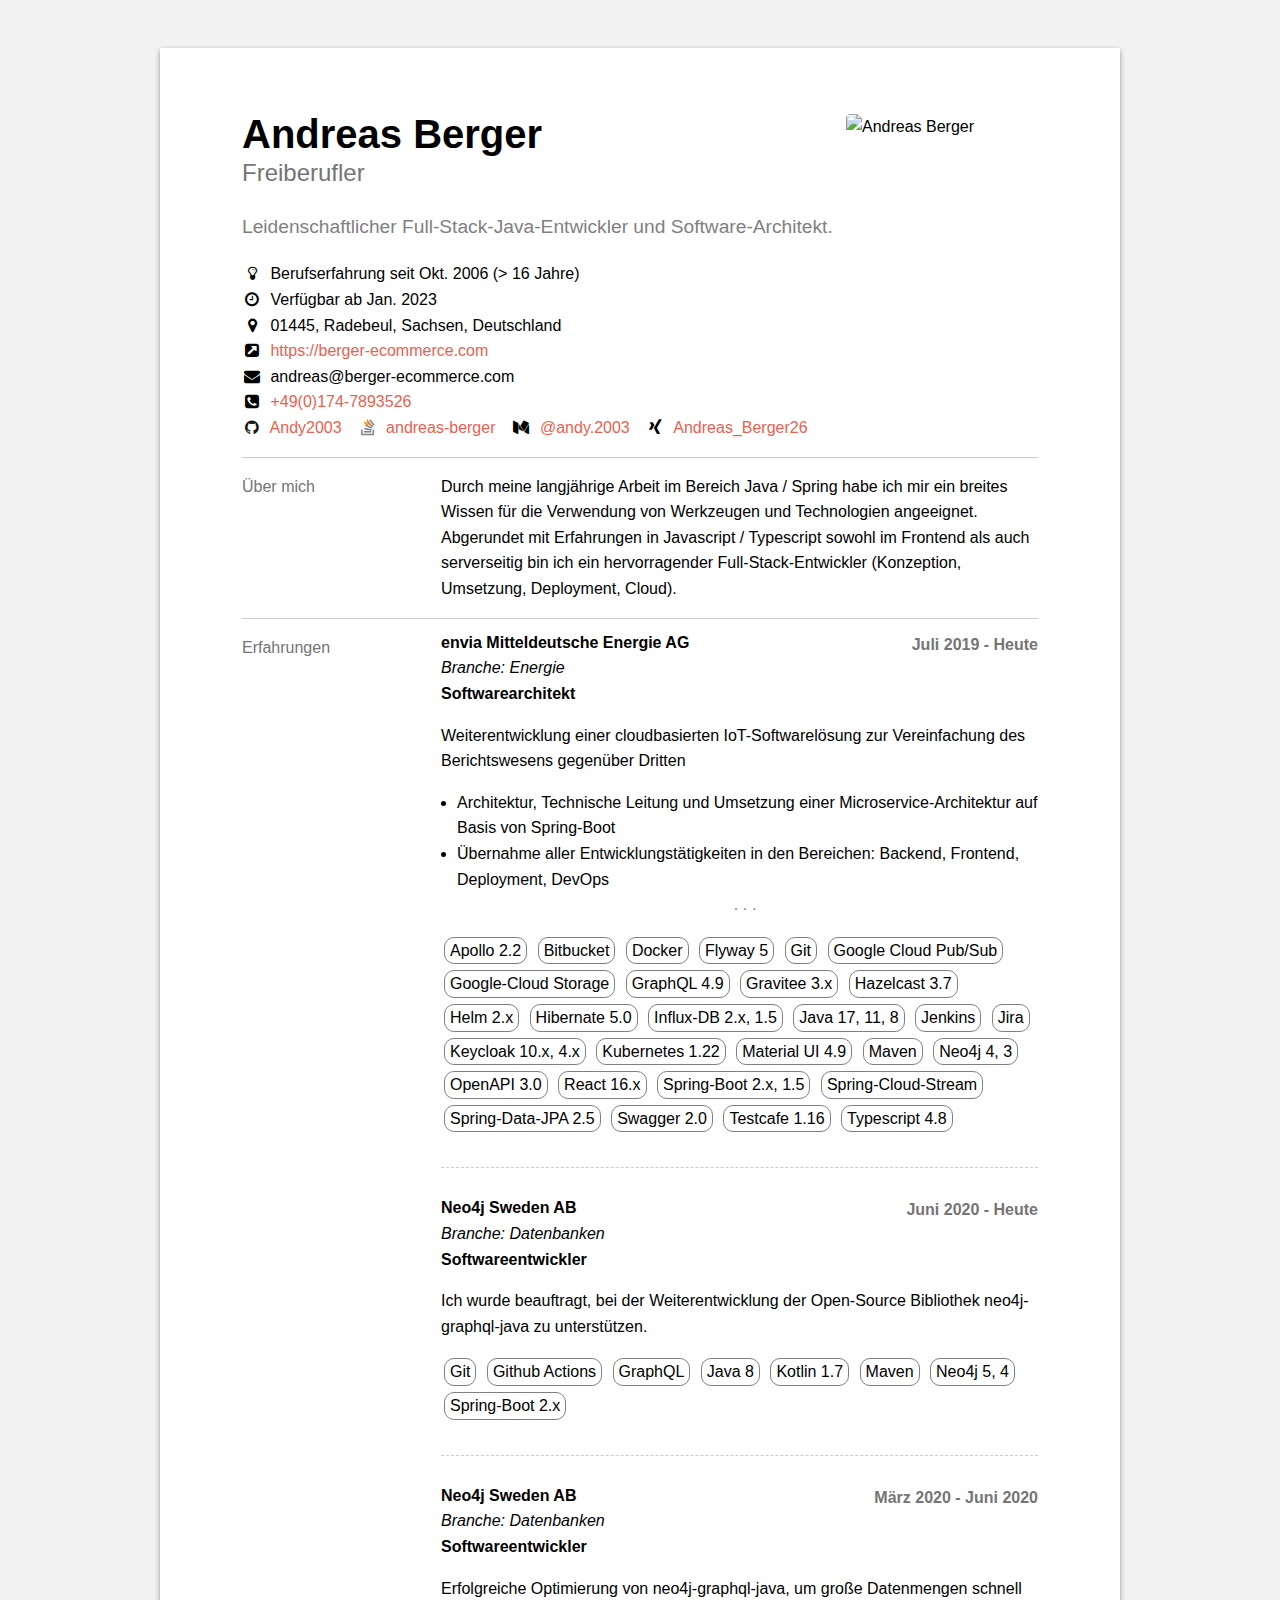
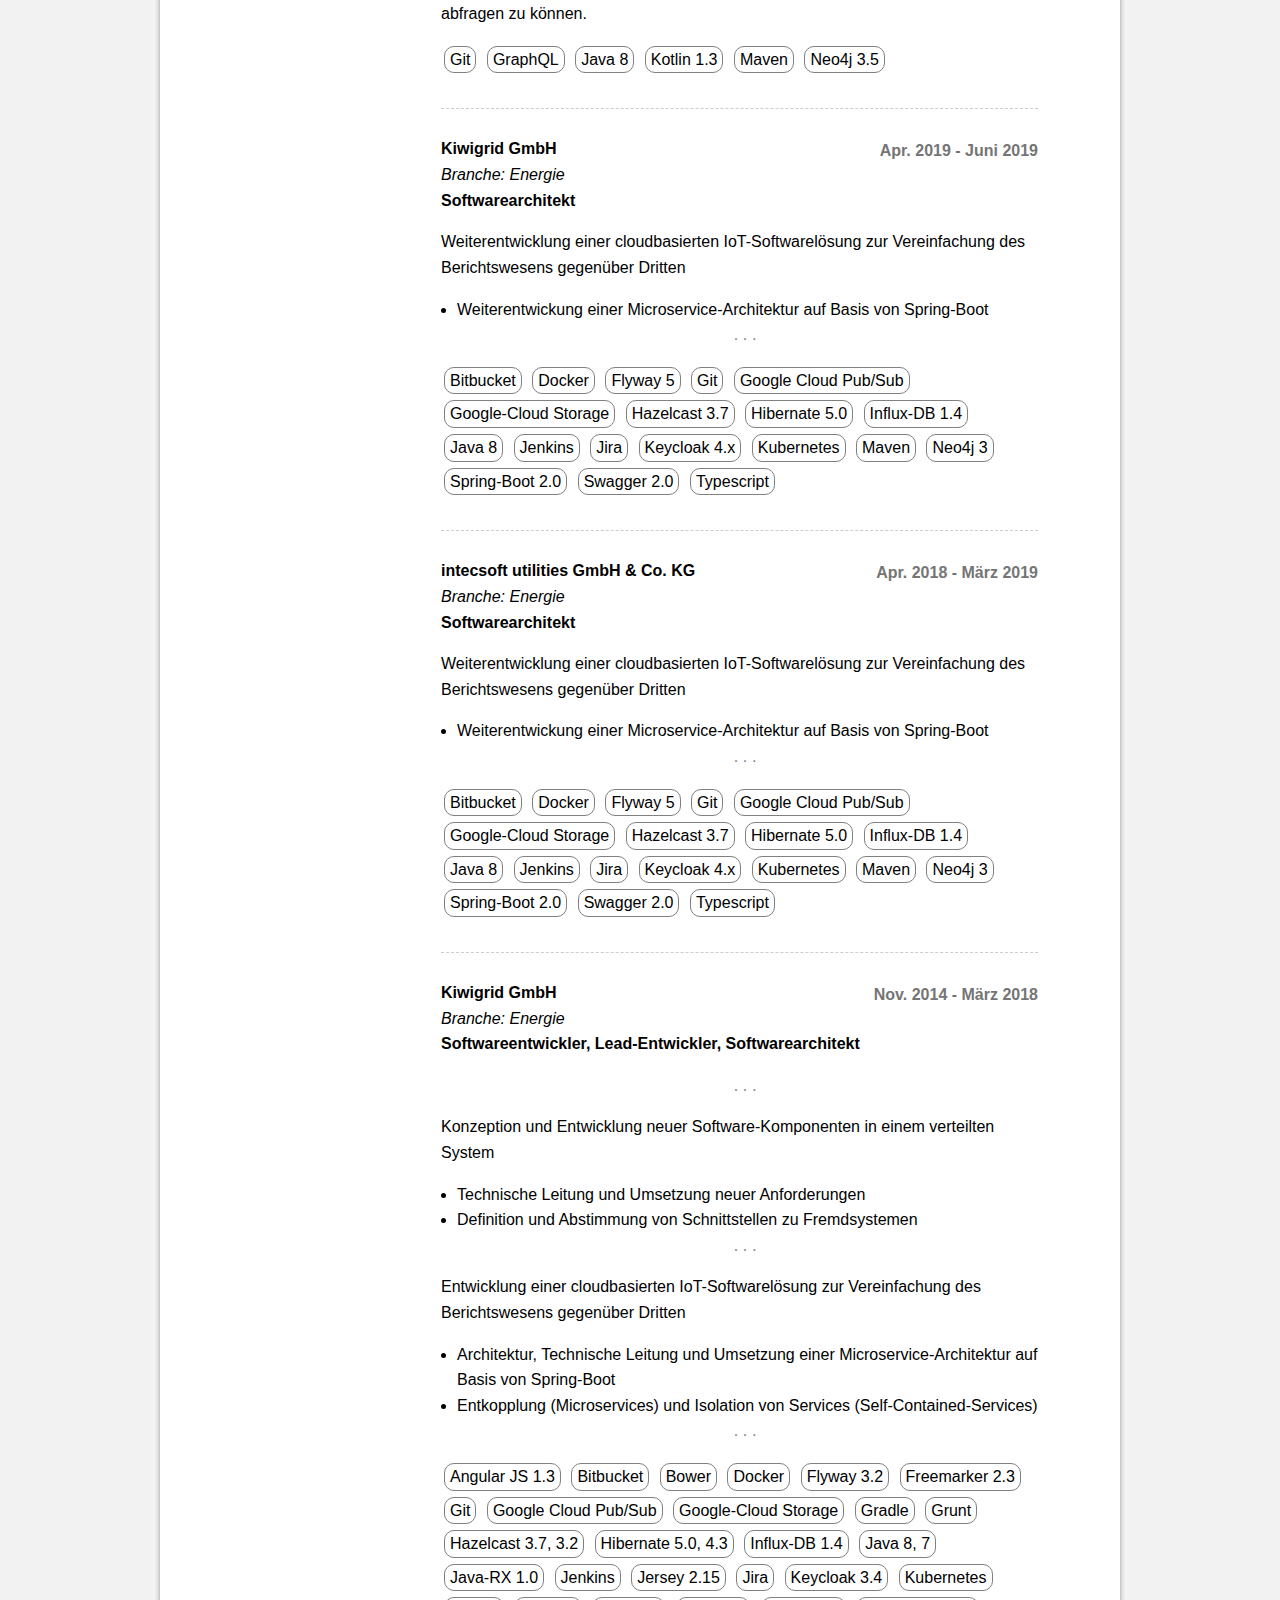
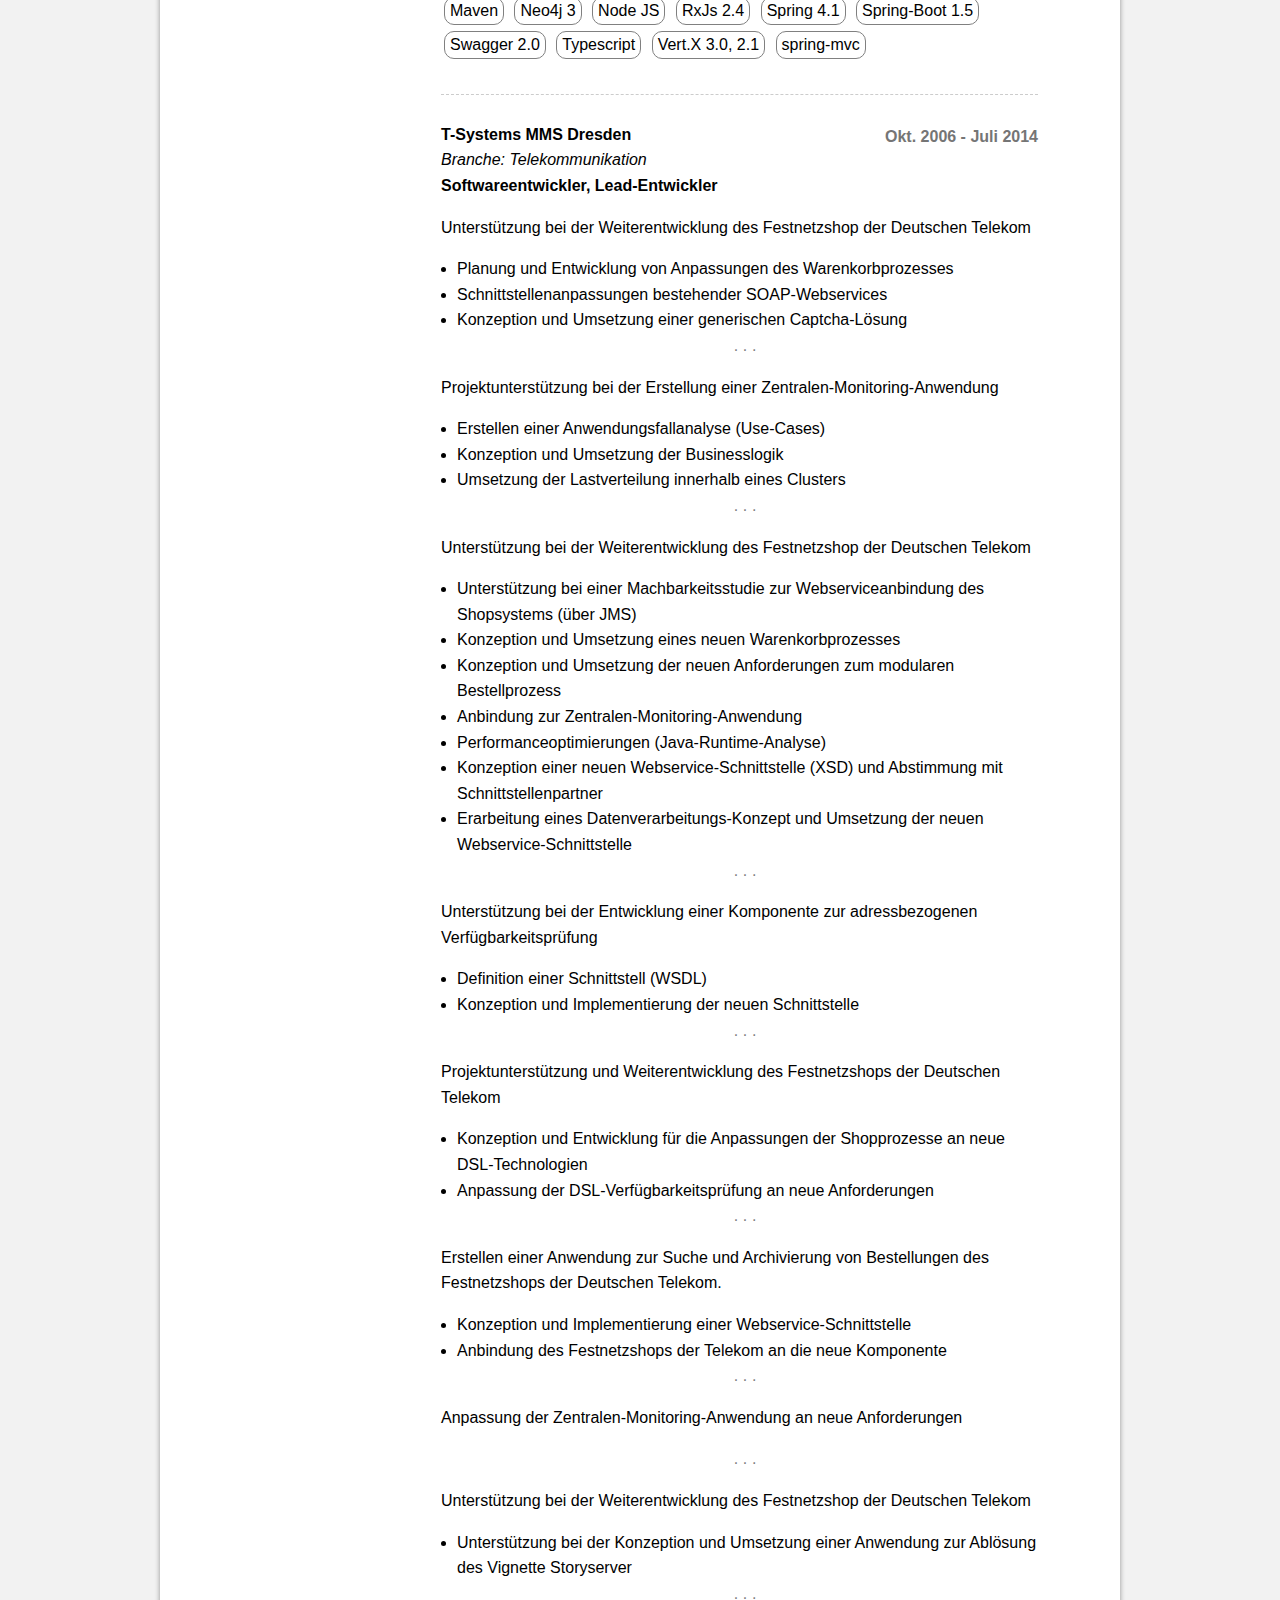
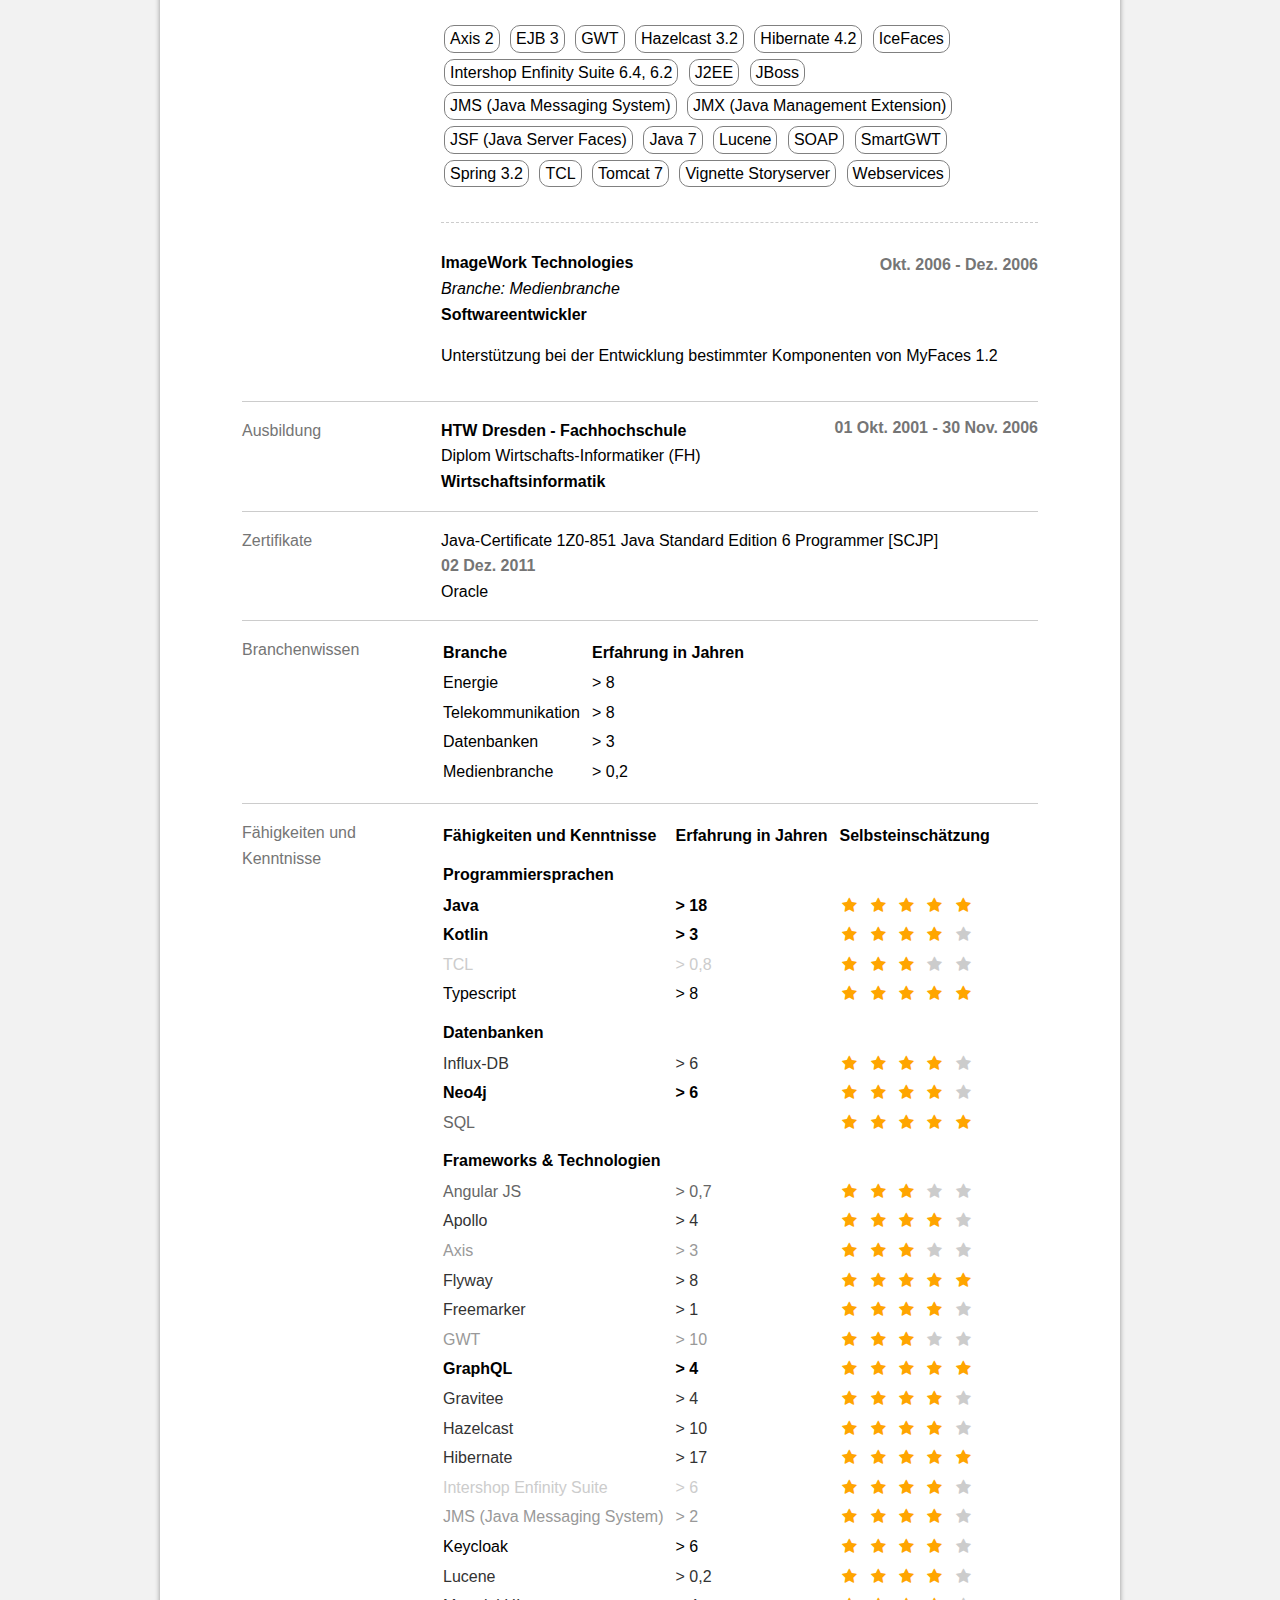
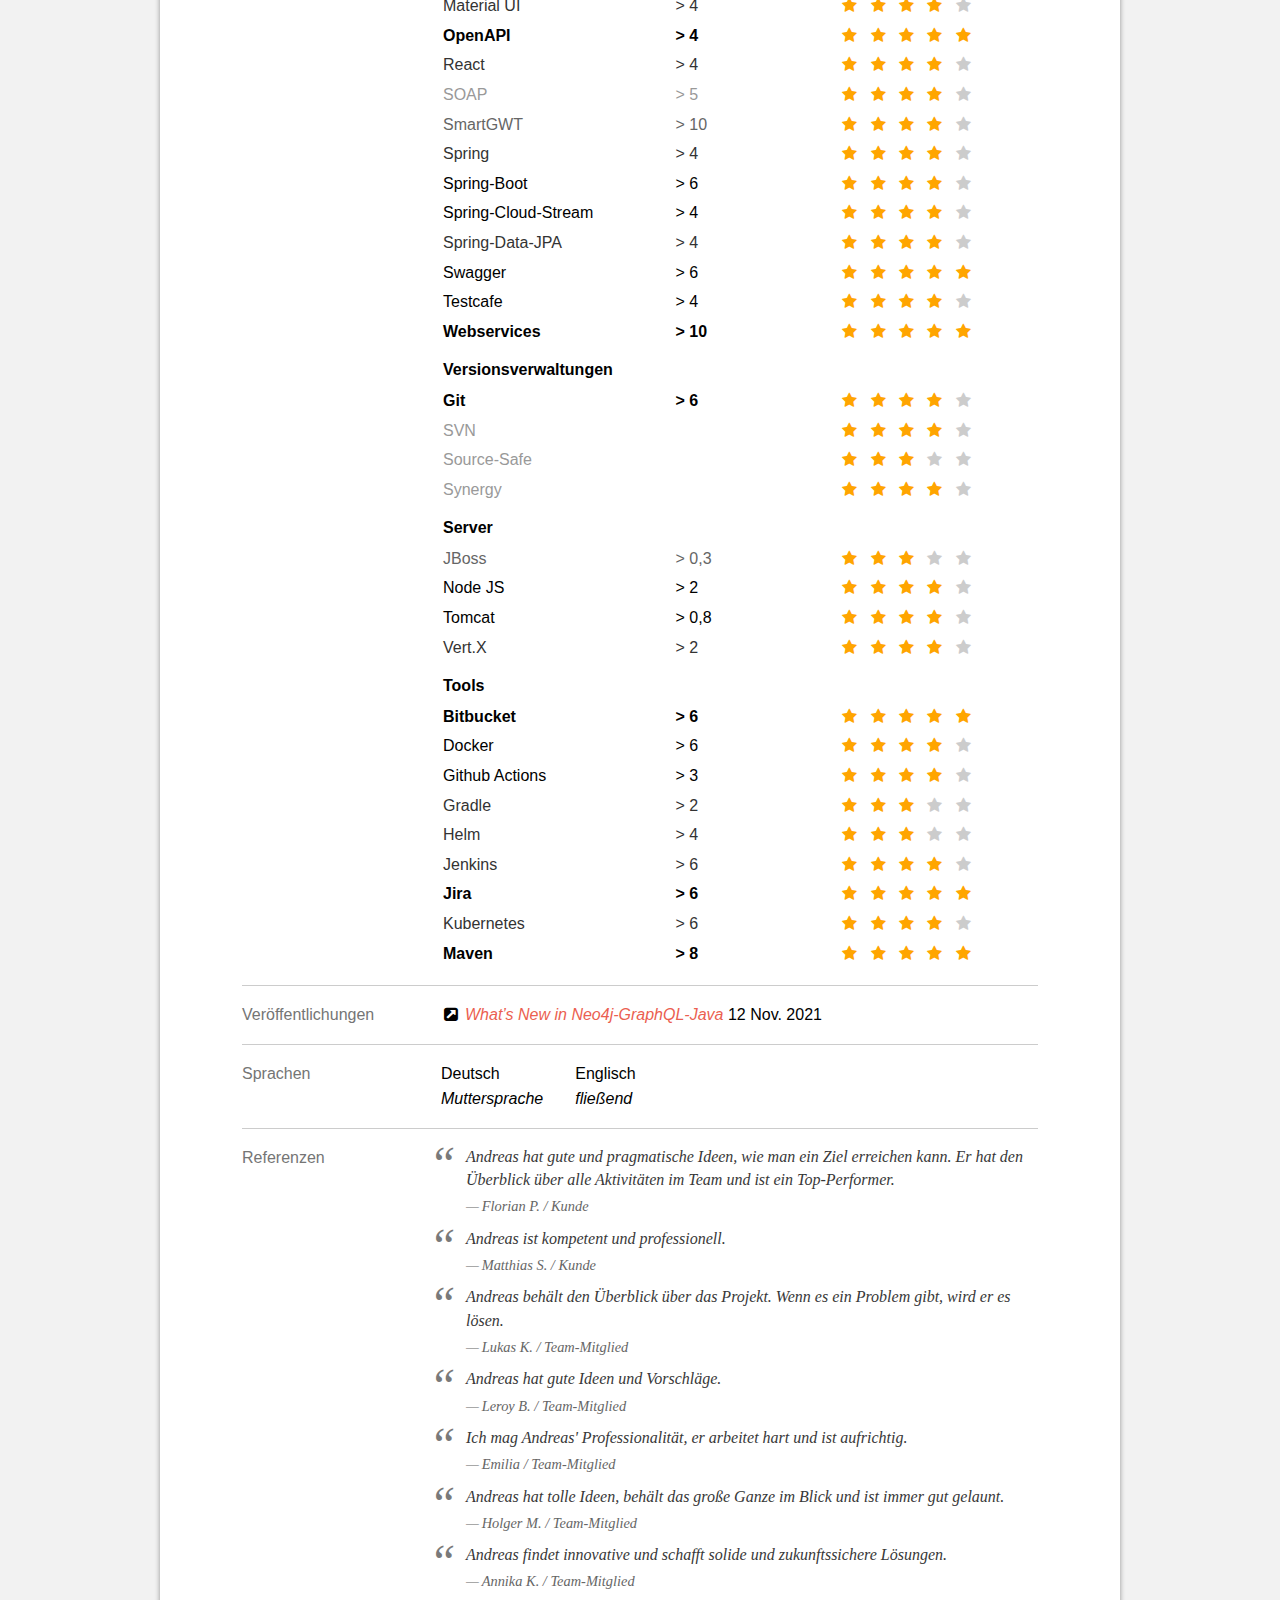
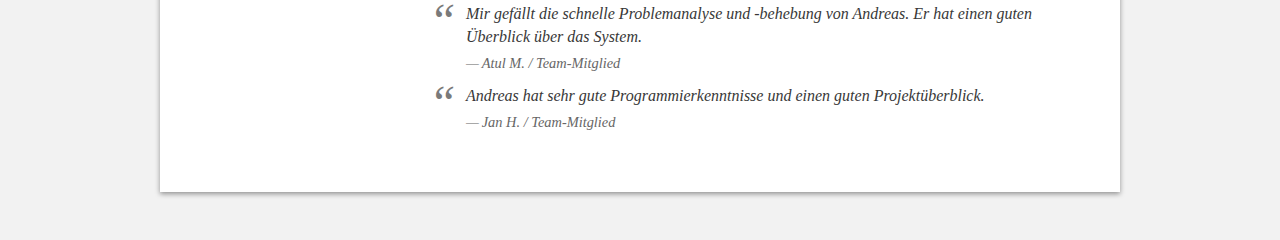
==== commit 6f9ed99a: "fix font sizes" ====
--- a/index.html
+++ b/index.html
@@ -7,1732 +7,1718 @@
 <link rel="stylesheet" href="https://cdnjs.cloudflare.com/ajax/libs/font-awesome/4.7.0/css/font-awesome.min.css">
 <body>
 <div id="resume">
-        <header id="header">
-                <img src="https://avatars.githubusercontent.com/u/4464522?v=4" alt="Andreas Berger" />
-            <div class="middle">
-                <h1 class="name">Andreas Berger</h1>
-                <h2 class="label">Freiberufler</h2>
-                    <p class="motto">Leidenschaftlicher Full-Stack-Java-Entwickler und Software-Architekt.</p>
-            </div>
-        </header>
-        <section id="basics">
-                <div id="experience">
-                    <span class="fa fa-lightbulb-o"></span>
-                    Berufserfahrung seit Okt. 2006
-                    (&gt; 16 Jahre)
-                </div>
-                <div id="availability">
-                    <span class="fa fa-clock-o"></span>
-                    Verfügbar ab Jan. 2023
-                </div>
-                <div id="location">
-                    <span class="fa fa-map-marker"></span>
-                        <span class="postalCode">01445,</span>
-                        <span class="city">Radebeul,</span>
-                        <span class="countryCode">Deutschland,</span>
-                        <span class="region">Sachsen</span>
-                </div>
-
-            <div id="contact">
-                    <div class="website">
-                        <a href="https://berger-ecommerce.com">https://berger-ecommerce.com</a>
-                    </div>
-                    <div class="email">
-                        <span class="fa fa-envelope"></span>
-                            andreas@<span class="displaynone">shutz</span>berger-ecommerce.com
-
-                    </div>
-                    <div class="phone">
-                        <span class="fa fa-phone-square"></span>
-                        <a href="callto:+49(0)174-7893526">+49(0)174-7893526</a>
-                    </div>
-            </div>
-
-                <div id="profiles">
-                        <div class="item">
-                                <span class="network fa fa-github github"
-                                      title="GitHub">
+    <table>
+        <tbody>
+        <tr>
+            <td class="content">
+                <div class="basic">
+                        <header id="header">
+                                <img src="https://avatars.githubusercontent.com/u/4464522?v=4" alt="Andreas Berger" />
+                            <h1 class="name">Andreas Berger</h1>
+                            <h2 class="label">Freiberufler</h2>
+                                <p class="motto">Leidenschaftlicher Full-Stack-Java-Entwickler und Software-Architekt.</p>
+                        </header>
+
+                            <div id="experience">
+                                <span class="fa fa-lightbulb-o"></span>
+                                Berufserfahrung seit Okt. 2006
+                                (&gt; 16 Jahre)
+                            </div>
+                            <div id="availability">
+                                <span class="fa fa-clock-o"></span>
+                                Verfügbar ab Jan. 2023
+                            </div>
+                            <div id="location">
+                                <span class="fa fa-map-marker"></span>
+                                    <span class="postalCode">01445,</span>
+                                    <span class="city">Radebeul,</span>
+                                    <span class="region">Sachsen,</span>
+                                    <span class="countryCode">Deutschland</span>
+                            </div>
+
+                        <div id="contact">
+                                <div class="website">
+                                    <a href="https://berger-ecommerce.com">https://berger-ecommerce.com</a>
+                                </div>
+                                <div class="email">
+                                    <span class="fa fa-envelope"></span>
+                                        andreas@<span class="displaynone">shutz</span>berger-ecommerce.com
+
+                                </div>
+                                <div class="phone">
+                                    <span class="fa fa-phone-square"></span>
+                                    <a href="callto:+49(0)174-7893526">+49(0)174-7893526</a>
+                                </div>
+                        </div>
+
+                            <div id="profiles">
+                                    <div class="item">
+                                            <span class="network fa fa-github github"
+                                                  title="GitHub">
                                 </span>
-                                <span class="username">
+                                            <span class="username">
                                         <span class="url">
                                             <a href="https://github.com/Andy2003">Andy2003</a>
                                         </span>
                                 </span>
-                        </div>
-                        <div class="item">
-                                <span class="network fa fa-stack-overflow stack-overflow"
-                                      title="Stack Overflow">
+                                    </div>
+                                    <div class="item">
+                                            <span class="network fa fa-stack-overflow stack-overflow"
+                                                  title="Stack Overflow">
                                 </span>
-                                <span class="username">
+                                            <span class="username">
                                         <span class="url">
                                             <a href="https://stackoverflow.com/users/1666829/andreas-berger">andreas-berger</a>
                                         </span>
                                 </span>
-                        </div>
-                        <div class="item">
-                                <span class="network fa fa-medium medium"
-                                      title="Medium">
+                                    </div>
+                                    <div class="item">
+                                            <span class="network fa fa-medium medium"
+                                                  title="Medium">
                                 </span>
-                                <span class="username">
+                                            <span class="username">
                                         <span class="url">
                                             <a href="https://medium.com/@andy.2003">@andy.2003</a>
                                         </span>
                                 </span>
-                        </div>
-                        <div class="item">
-                                <span class="network fa fa-xing xing"
-                                      title="Xing">
+                                    </div>
+                                    <div class="item">
+                                            <span class="network fa fa-xing xing"
+                                                  title="Xing">
                                 </span>
-                                <span class="username">
+                                            <span class="username">
                                         <span class="url">
                                             <a href="https://www.xing.com/profile/Andreas_Berger26">Andreas_Berger26</a>
                                         </span>
                                 </span>
-                        </div>
+                                    </div>
+                            </div>
                 </div>
-        </section>
-
-    <table class="content">
-        <tbody>
-            <tr>
-                <th><h2 class='section-title'>Über mich</h2></th>
-                <td>Durch meine langjährige Arbeit im Bereich Java / Spring habe ich mir ein breites Wissen für die Verwendung von Werkzeugen und Technologien angeeignet. Abgerundet mit Erfahrungen in Javascript / Typescript sowohl im Frontend als auch serverseitig bin ich ein hervorragender Full-Stack-Entwickler (Konzeption, Umsetzung, Deployment, Cloud).</td>
-            </tr>
-
-            <tr>
-                <th><h2 class='section-title'>Erfahrungen</h2></th>
-                <td id="work">
-                        <div class="item">
-                            <header>
-                                <h3 class="name">envia Mitteldeutsche Energie AG</h3>
-                                <div class="date">
-                                    <span class="startDate">Juli 2019</span>
-                                    -
-                                    <span class="endDate">
+
+                    <h2 class='section-title'>Über mich</h2>
+                    <div class="item2">Durch meine langjährige Arbeit im Bereich Java / Spring habe ich mir ein breites Wissen für die Verwendung von Werkzeugen und Technologien angeeignet. Abgerundet mit Erfahrungen in Javascript / Typescript sowohl im Frontend als auch serverseitig bin ich ein hervorragender Full-Stack-Entwickler (Konzeption, Umsetzung, Deployment, Cloud).</div>
+
+                    <h2 class='section-title'>Erfahrungen</h2>
+                    <div id="work" class="item2">
+                            <div class="item">
+                                <header>
+                                    <h3 class="name">envia Mitteldeutsche Energie AG</h3>
+                                    <div class="date">
+                                        <span class="startDate">Juli 2019</span>
+                                        -
+                                        <span class="endDate">
                                             Heute
                                     </span>
-                                </div>
-                                    <div class="industrialSector">
-                                        Branche:
-                                        Energie
-                                    </div>
-                            </header>
-                                <div class="position">
-                                        Softwarearchitekt
-                                </div>
-                                        <div class="summary">
-                                            <p>Weiterentwicklung einer cloudbasierten IoT-Softwarelösung zur Vereinfachung des Berichtswesens gegenüber Dritten</p>
+                                    </div>
+                                        <div class="industrialSector">
+                                            Branche:
+                                            Energie
                                         </div>
-                                        <ul class="highlights">
-                                                <li>Architektur, Technische Leitung und Umsetzung einer Microservice-Architektur auf Basis von Spring-Boot</li>
-                                                <li>Übernahme aller Entwicklungstätigkeiten in den Bereichen: Backend, Frontend, Deployment, DevOps</li>
-                                        </ul>
-
-                                <ul class="work-experience">
-                                        <li>
+                                </header>
+                                    <div class="position">
+                                            Softwarearchitekt
+                                    </div>
+                                            <div class="summary">
+                                                <p>Weiterentwicklung einer cloudbasierten IoT-Softwarelösung zur Vereinfachung des Berichtswesens gegenüber Dritten</p>
+                                            </div>
+                                            <ul class="highlights">
+                                                    <li>Architektur, Technische Leitung und Umsetzung einer Microservice-Architektur auf Basis von Spring-Boot</li>
+                                                    <li>Übernahme aller Entwicklungstätigkeiten in den Bereichen: Backend, Frontend, Deployment, DevOps</li>
+                                            </ul>
+
+                                    <ul class="work-experience">
+                                            <li>
                                     <span class="badge">Apollo
                                             2.2
                                     </span>
-                                        </li>
-                                        <li>
+                                            </li>
+                                            <li>
                                     <span class="badge">Bitbucket
                                     </span>
-                                        </li>
-                                        <li>
+                                            </li>
+                                            <li>
                                     <span class="badge">Docker
                                     </span>
-                                        </li>
-                                        <li>
+                                            </li>
+                                            <li>
                                     <span class="badge">Flyway
                                             5
                                     </span>
-                                        </li>
-                                        <li>
+                                            </li>
+                                            <li>
                                     <span class="badge">Git
                                     </span>
-                                        </li>
-                                        <li>
+                                            </li>
+                                            <li>
                                     <span class="badge">Google Cloud Pub/Sub
                                     </span>
-                                        </li>
-                                        <li>
+                                            </li>
+                                            <li>
                                     <span class="badge">Google-Cloud Storage
                                     </span>
-                                        </li>
-                                        <li>
+                                            </li>
+                                            <li>
                                     <span class="badge">GraphQL
                                             4.9
                                     </span>
-                                        </li>
-                                        <li>
+                                            </li>
+                                            <li>
                                     <span class="badge">Gravitee
                                             3.x
                                     </span>
-                                        </li>
-                                        <li>
+                                            </li>
+                                            <li>
                                     <span class="badge">Hazelcast
                                             3.7
                                     </span>
-                                        </li>
-                                        <li>
+                                            </li>
+                                            <li>
                                     <span class="badge">Helm
                                             2.x
                                     </span>
-                                        </li>
-                                        <li>
+                                            </li>
+                                            <li>
                                     <span class="badge">Hibernate
                                             5.0
                                     </span>
-                                        </li>
-                                        <li>
+                                            </li>
+                                            <li>
                                     <span class="badge">Influx-DB
                                             2.x,
                                             1.5
                                     </span>
-                                        </li>
-                                        <li>
+                                            </li>
+                                            <li>
                                     <span class="badge">Java
                                             17,
                                             11,
                                             8
                                     </span>
-                                        </li>
-                                        <li>
+                                            </li>
+                                            <li>
                                     <span class="badge">Jenkins
                                     </span>
-                                        </li>
-                                        <li>
+                                            </li>
+                                            <li>
                                     <span class="badge">Jira
                                     </span>
-                                        </li>
-                                        <li>
+                                            </li>
+                                            <li>
                                     <span class="badge">Keycloak
                                             10.x,
                                             4.x
                                     </span>
-                                        </li>
-                                        <li>
+                                            </li>
+                                            <li>
                                     <span class="badge">Kubernetes
                                             1.22
                                     </span>
-                                        </li>
-                                        <li>
+                                            </li>
+                                            <li>
                                     <span class="badge">Material UI
                                             4.9
                                     </span>
-                                        </li>
-                                        <li>
+                                            </li>
+                                            <li>
                                     <span class="badge">Maven
                                     </span>
-                                        </li>
-                                        <li>
+                                            </li>
+                                            <li>
                                     <span class="badge">Neo4j
                                             4,
                                             3
                                     </span>
-                                        </li>
-                                        <li>
+                                            </li>
+                                            <li>
                                     <span class="badge">OpenAPI
                                             3.0
                                     </span>
-                                        </li>
-                                        <li>
+                                            </li>
+                                            <li>
                                     <span class="badge">React
                                             16.x
                                     </span>
-                                        </li>
-                                        <li>
+                                            </li>
+                                            <li>
                                     <span class="badge">Spring-Boot
                                             2.x,
                                             1.5
                                     </span>
-                                        </li>
-                                        <li>
+                                            </li>
+                                            <li>
                                     <span class="badge">Spring-Cloud-Stream
                                     </span>
-                                        </li>
-                                        <li>
+                                            </li>
+                                            <li>
                                     <span class="badge">Spring-Data-JPA
                                             2.5
                                     </span>
-                                        </li>
-                                        <li>
+                                            </li>
+                                            <li>
                                     <span class="badge">Swagger
                                             2.0
                                     </span>
-                                        </li>
-                                        <li>
+                                            </li>
+                                            <li>
                                     <span class="badge">Testcafe
                                             1.16
                                     </span>
-                                        </li>
-                                        <li>
+                                            </li>
+                                            <li>
                                     <span class="badge">Typescript
                                             4.8
                                     </span>
-                                        </li>
-                                </ul>
-                        </div>
-                        <div class="item">
-                            <header>
-                                <h3 class="name">Neo4j Sweden AB</h3>
-                                <div class="date">
-                                    <span class="startDate">Juni 2020</span>
-                                    -
-                                    <span class="endDate">
+                                            </li>
+                                    </ul>
+                            </div>
+                            <div class="item">
+                                <header>
+                                    <h3 class="name">Neo4j Sweden AB</h3>
+                                    <div class="date">
+                                        <span class="startDate">Juni 2020</span>
+                                        -
+                                        <span class="endDate">
                                             Heute
                                     </span>
-                                </div>
-                                    <div class="industrialSector">
-                                        Branche:
-                                        Datenbanken
-                                    </div>
-                            </header>
-                                <div class="position">
-                                        Softwareentwickler
-                                </div>
-                                        <div class="summary">
-                                            <p>Ich wurde beauftragt, bei der Weiterentwicklung der Open-Source Bibliothek neo4j-graphql-java zu unterstützen.</p>
+                                    </div>
+                                        <div class="industrialSector">
+                                            Branche:
+                                            Datenbanken
                                         </div>
-
-                                <ul class="work-experience">
-                                        <li>
+                                </header>
+                                    <div class="position">
+                                            Softwareentwickler
+                                    </div>
+                                            <div class="summary">
+                                                <p>Ich wurde beauftragt, bei der Weiterentwicklung der Open-Source Bibliothek neo4j-graphql-java zu unterstützen.</p>
+                                            </div>
+
+                                    <ul class="work-experience">
+                                            <li>
                                     <span class="badge">Git
                                     </span>
-                                        </li>
-                                        <li>
+                                            </li>
+                                            <li>
                                     <span class="badge">Github Actions
                                     </span>
-                                        </li>
-                                        <li>
+                                            </li>
+                                            <li>
                                     <span class="badge">GraphQL
                                     </span>
-                                        </li>
-                                        <li>
+                                            </li>
+                                            <li>
                                     <span class="badge">Java
                                             8
                                     </span>
-                                        </li>
-                                        <li>
+                                            </li>
+                                            <li>
                                     <span class="badge">Kotlin
                                             1.7
                                     </span>
-                                        </li>
-                                        <li>
+                                            </li>
+                                            <li>
                                     <span class="badge">Maven
                                     </span>
-                                        </li>
-                                        <li>
+                                            </li>
+                                            <li>
                                     <span class="badge">Neo4j
                                             5,
                                             4
                                     </span>
-                                        </li>
-                                        <li>
+                                            </li>
+                                            <li>
                                     <span class="badge">Spring-Boot
                                             2.x
                                     </span>
-                                        </li>
-                                </ul>
-                        </div>
-                        <div class="item">
-                            <header>
-                                <h3 class="name">Neo4j Sweden AB</h3>
-                                <div class="date">
-                                    <span class="startDate">März 2020</span>
-                                    -
-                                    <span class="endDate">
+                                            </li>
+                                    </ul>
+                            </div>
+                            <div class="item">
+                                <header>
+                                    <h3 class="name">Neo4j Sweden AB</h3>
+                                    <div class="date">
+                                        <span class="startDate">März 2020</span>
+                                        -
+                                        <span class="endDate">
                                             Juni 2020
                                     </span>
-                                </div>
-                                    <div class="industrialSector">
-                                        Branche:
-                                        Datenbanken
-                                    </div>
-                            </header>
-                                <div class="position">
-                                        Softwareentwickler
-                                </div>
-                                        <div class="summary">
-                                            <p>Erfolgreiche Optimierung von neo4j-graphql-java, um große Datenmengen schnell abfragen zu können.</p>
+                                    </div>
+                                        <div class="industrialSector">
+                                            Branche:
+                                            Datenbanken
                                         </div>
-
-                                <ul class="work-experience">
-                                        <li>
+                                </header>
+                                    <div class="position">
+                                            Softwareentwickler
+                                    </div>
+                                            <div class="summary">
+                                                <p>Erfolgreiche Optimierung von neo4j-graphql-java, um große Datenmengen schnell abfragen zu können.</p>
+                                            </div>
+
+                                    <ul class="work-experience">
+                                            <li>
                                     <span class="badge">Git
                                     </span>
-                                        </li>
-                                        <li>
+                                            </li>
+                                            <li>
                                     <span class="badge">GraphQL
                                     </span>
-                                        </li>
-                                        <li>
+                                            </li>
+                                            <li>
                                     <span class="badge">Java
                                             8
                                     </span>
-                                        </li>
-                                        <li>
+                                            </li>
+                                            <li>
                                     <span class="badge">Kotlin
                                             1.3
                                     </span>
-                                        </li>
-                                        <li>
+                                            </li>
+                                            <li>
                                     <span class="badge">Maven
                                     </span>
-                                        </li>
-                                        <li>
+                                            </li>
+                                            <li>
                                     <span class="badge">Neo4j
                                             3.5
                                     </span>
-                                        </li>
-                                </ul>
-                        </div>
-                        <div class="item">
-                            <header>
-                                <h3 class="name">Kiwigrid GmbH</h3>
-                                <div class="date">
-                                    <span class="startDate">Apr. 2019</span>
-                                    -
-                                    <span class="endDate">
+                                            </li>
+                                    </ul>
+                            </div>
+                            <div class="item">
+                                <header>
+                                    <h3 class="name">Kiwigrid GmbH</h3>
+                                    <div class="date">
+                                        <span class="startDate">Apr. 2019</span>
+                                        -
+                                        <span class="endDate">
                                             Juni 2019
                                     </span>
-                                </div>
-                                    <div class="industrialSector">
-                                        Branche:
-                                        Energie
-                                    </div>
-                            </header>
-                                <div class="position">
-                                        Softwarearchitekt
-                                </div>
-                                        <div class="summary">
-                                            <p>Weiterentwicklung einer cloudbasierten IoT-Softwarelösung zur Vereinfachung des Berichtswesens gegenüber Dritten</p>
+                                    </div>
+                                        <div class="industrialSector">
+                                            Branche:
+                                            Energie
                                         </div>
-                                        <ul class="highlights">
-                                                <li>Weiterentwickung einer Microservice-Architektur auf Basis von Spring-Boot</li>
-                                        </ul>
-
-                                <ul class="work-experience">
-                                        <li>
+                                </header>
+                                    <div class="position">
+                                            Softwarearchitekt
+                                    </div>
+                                            <div class="summary">
+                                                <p>Weiterentwicklung einer cloudbasierten IoT-Softwarelösung zur Vereinfachung des Berichtswesens gegenüber Dritten</p>
+                                            </div>
+                                            <ul class="highlights">
+                                                    <li>Weiterentwickung einer Microservice-Architektur auf Basis von Spring-Boot</li>
+                                            </ul>
+
+                                    <ul class="work-experience">
+                                            <li>
                                     <span class="badge">Bitbucket
                                     </span>
-                                        </li>
-                                        <li>
+                                            </li>
+                                            <li>
                                     <span class="badge">Docker
                                     </span>
-                                        </li>
-                                        <li>
+                                            </li>
+                                            <li>
                                     <span class="badge">Flyway
                                             5
                                     </span>
-                                        </li>
-                                        <li>
+                                            </li>
+                                            <li>
                                     <span class="badge">Git
                                     </span>
-                                        </li>
-                                        <li>
+                                            </li>
+                                            <li>
                                     <span class="badge">Google Cloud Pub/Sub
                                     </span>
-                                        </li>
-                                        <li>
+                                            </li>
+                                            <li>
                                     <span class="badge">Google-Cloud Storage
                                     </span>
-                                        </li>
-                                        <li>
+                                            </li>
+                                            <li>
                                     <span class="badge">Hazelcast
                                             3.7
                                     </span>
-                                        </li>
-                                        <li>
+                                            </li>
+                                            <li>
                                     <span class="badge">Hibernate
                                             5.0
                                     </span>
-                                        </li>
-                                        <li>
+                                            </li>
+                                            <li>
                                     <span class="badge">Influx-DB
                                             1.4
                                     </span>
-                                        </li>
-                                        <li>
+                                            </li>
+                                            <li>
                                     <span class="badge">Java
                                             8
                                     </span>
-                                        </li>
-                                        <li>
+                                            </li>
+                                            <li>
                                     <span class="badge">Jenkins
                                     </span>
-                                        </li>
-                                        <li>
+                                            </li>
+                                            <li>
                                     <span class="badge">Jira
                                     </span>
-                                        </li>
-                                        <li>
+                                            </li>
+                                            <li>
                                     <span class="badge">Keycloak
                                             4.x
                                     </span>
-                                        </li>
-                                        <li>
+                                            </li>
+                                            <li>
                                     <span class="badge">Kubernetes
                                     </span>
-                                        </li>
-                                        <li>
+                                            </li>
+                                            <li>
                                     <span class="badge">Maven
                                     </span>
-                                        </li>
-                                        <li>
+                                            </li>
+                                            <li>
                                     <span class="badge">Neo4j
                                             3
                                     </span>
-                                        </li>
-                                        <li>
+                                            </li>
+                                            <li>
                                     <span class="badge">Spring-Boot
                                             2.0
                                     </span>
-                                        </li>
-                                        <li>
+                                            </li>
+                                            <li>
                                     <span class="badge">Swagger
                                             2.0
                                     </span>
-                                        </li>
-                                        <li>
+                                            </li>
+                                            <li>
                                     <span class="badge">Typescript
                                     </span>
-                                        </li>
-                                </ul>
-                        </div>
-                        <div class="item">
-                            <header>
-                                <h3 class="name">intecsoft utilities GmbH &amp; Co. KG</h3>
-                                <div class="date">
-                                    <span class="startDate">Apr. 2018</span>
-                                    -
-                                    <span class="endDate">
+                                            </li>
+                                    </ul>
+                            </div>
+                            <div class="item">
+                                <header>
+                                    <h3 class="name">intecsoft utilities GmbH &amp; Co. KG</h3>
+                                    <div class="date">
+                                        <span class="startDate">Apr. 2018</span>
+                                        -
+                                        <span class="endDate">
                                             März 2019
                                     </span>
-                                </div>
-                                    <div class="industrialSector">
-                                        Branche:
-                                        Energie
-                                    </div>
-                            </header>
-                                <div class="position">
-                                        Softwarearchitekt
-                                </div>
-                                        <div class="summary">
-                                            <p>Weiterentwicklung einer cloudbasierten IoT-Softwarelösung zur Vereinfachung des Berichtswesens gegenüber Dritten</p>
+                                    </div>
+                                        <div class="industrialSector">
+                                            Branche:
+                                            Energie
                                         </div>
-                                        <ul class="highlights">
-                                                <li>Weiterentwickung einer Microservice-Architektur auf Basis von Spring-Boot</li>
-                                        </ul>
-
-                                <ul class="work-experience">
-                                        <li>
+                                </header>
+                                    <div class="position">
+                                            Softwarearchitekt
+                                    </div>
+                                            <div class="summary">
+                                                <p>Weiterentwicklung einer cloudbasierten IoT-Softwarelösung zur Vereinfachung des Berichtswesens gegenüber Dritten</p>
+                                            </div>
+                                            <ul class="highlights">
+                                                    <li>Weiterentwickung einer Microservice-Architektur auf Basis von Spring-Boot</li>
+                                            </ul>
+
+                                    <ul class="work-experience">
+                                            <li>
                                     <span class="badge">Bitbucket
                                     </span>
-                                        </li>
-                                        <li>
+                                            </li>
+                                            <li>
                                     <span class="badge">Docker
                                     </span>
-                                        </li>
-                                        <li>
+                                            </li>
+                                            <li>
                                     <span class="badge">Flyway
                                             5
                                     </span>
-                                        </li>
-                                        <li>
+                                            </li>
+                                            <li>
                                     <span class="badge">Git
                                     </span>
-                                        </li>
-                                        <li>
+                                            </li>
+                                            <li>
                                     <span class="badge">Google Cloud Pub/Sub
                                     </span>
-                                        </li>
-                                        <li>
+                                            </li>
+                                            <li>
                                     <span class="badge">Google-Cloud Storage
                                     </span>
-                                        </li>
-                                        <li>
+                                            </li>
+                                            <li>
                                     <span class="badge">Hazelcast
                                             3.7
                                     </span>
-                                        </li>
-                                        <li>
+                                            </li>
+                                            <li>
                                     <span class="badge">Hibernate
                                             5.0
                                     </span>
-                                        </li>
-                                        <li>
+                                            </li>
+                                            <li>
                                     <span class="badge">Influx-DB
                                             1.4
                                     </span>
-                                        </li>
-                                        <li>
+                                            </li>
+                                            <li>
                                     <span class="badge">Java
                                             8
                                     </span>
-                                        </li>
-                                        <li>
+                                            </li>
+                                            <li>
                                     <span class="badge">Jenkins
                                     </span>
-                                        </li>
-                                        <li>
+                                            </li>
+                                            <li>
                                     <span class="badge">Jira
                                     </span>
-                                        </li>
-                                        <li>
+                                            </li>
+                                            <li>
                                     <span class="badge">Keycloak
                                             4.x
                                     </span>
-                                        </li>
-                                        <li>
+                                            </li>
+                                            <li>
                                     <span class="badge">Kubernetes
                                     </span>
-                                        </li>
-                                        <li>
+                                            </li>
+                                            <li>
                                     <span class="badge">Maven
                                     </span>
-                                        </li>
-                                        <li>
+                                            </li>
+                                            <li>
                                     <span class="badge">Neo4j
                                             3
                                     </span>
-                                        </li>
-                                        <li>
+                                            </li>
+                                            <li>
                                     <span class="badge">Spring-Boot
                                             2.0
                                     </span>
-                                        </li>
-                                        <li>
+                                            </li>
+                                            <li>
                                     <span class="badge">Swagger
                                             2.0
                                     </span>
-                                        </li>
-                                        <li>
+                                            </li>
+                                            <li>
                                     <span class="badge">Typescript
                                     </span>
-                                        </li>
-                                </ul>
-                        </div>
-                        <div class="item">
-                            <header>
-                                <h3 class="name">Kiwigrid GmbH</h3>
-                                <div class="date">
-                                    <span class="startDate">Nov. 2014</span>
-                                    -
-                                    <span class="endDate">
+                                            </li>
+                                    </ul>
+                            </div>
+                            <div class="item">
+                                <header>
+                                    <h3 class="name">Kiwigrid GmbH</h3>
+                                    <div class="date">
+                                        <span class="startDate">Nov. 2014</span>
+                                        -
+                                        <span class="endDate">
                                             März 2018
                                     </span>
-                                </div>
-                                    <div class="industrialSector">
-                                        Branche:
-                                        Energie
-                                    </div>
-                            </header>
-                                <div class="position">
-                                        Softwareentwickler, 
-                                        Lead-Entwickler, 
-                                        Softwarearchitekt
-                                </div>
-                                        <ul class="highlights">
-                                        </ul>
-                                        <div class="summary">
-                                            <p>Konzeption und Entwicklung neuer Software-Komponenten in einem verteilten System</p>
+                                    </div>
+                                        <div class="industrialSector">
+                                            Branche:
+                                            Energie
                                         </div>
-                                        <ul class="highlights">
-                                                <li>Technische Leitung und Umsetzung neuer Anforderungen</li>
-                                                <li>Definition und Abstimmung von Schnittstellen zu Fremdsystemen</li>
-                                        </ul>
-                                        <div class="summary">
-                                            <p>Entwicklung einer cloudbasierten IoT-Softwarelösung zur Vereinfachung des Berichtswesens gegenüber Dritten</p>
-                                        </div>
-                                        <ul class="highlights">
-                                                <li>Architektur, Technische Leitung und Umsetzung einer Microservice-Architektur auf Basis von Spring-Boot</li>
-                                                <li>Entkopplung (Microservices) und Isolation von Services (Self-Contained-Services)</li>
-                                        </ul>
-
-                                <ul class="work-experience">
-                                        <li>
+                                </header>
+                                    <div class="position">
+                                            Softwareentwickler, 
+                                            Lead-Entwickler, 
+                                            Softwarearchitekt
+                                    </div>
+                                            <ul class="highlights">
+                                            </ul>
+                                            <div class="summary">
+                                                <p>Konzeption und Entwicklung neuer Software-Komponenten in einem verteilten System</p>
+                                            </div>
+                                            <ul class="highlights">
+                                                    <li>Technische Leitung und Umsetzung neuer Anforderungen</li>
+                                                    <li>Definition und Abstimmung von Schnittstellen zu Fremdsystemen</li>
+                                            </ul>
+                                            <div class="summary">
+                                                <p>Entwicklung einer cloudbasierten IoT-Softwarelösung zur Vereinfachung des Berichtswesens gegenüber Dritten</p>
+                                            </div>
+                                            <ul class="highlights">
+                                                    <li>Architektur, Technische Leitung und Umsetzung einer Microservice-Architektur auf Basis von Spring-Boot</li>
+                                                    <li>Entkopplung (Microservices) und Isolation von Services (Self-Contained-Services)</li>
+                                            </ul>
+
+                                    <ul class="work-experience">
+                                            <li>
                                     <span class="badge">Angular JS
                                             1.3
                                     </span>
-                                        </li>
-                                        <li>
+                                            </li>
+                                            <li>
                                     <span class="badge">Bitbucket
                                     </span>
-                                        </li>
-                                        <li>
+                                            </li>
+                                            <li>
                                     <span class="badge">Bower
                                     </span>
-                                        </li>
-                                        <li>
+                                            </li>
+                                            <li>
                                     <span class="badge">Docker
                                     </span>
-                                        </li>
-                                        <li>
+                                            </li>
+                                            <li>
                                     <span class="badge">Flyway
                                             3.2
                                     </span>
-                                        </li>
-                                        <li>
+                                            </li>
+                                            <li>
                                     <span class="badge">Freemarker
                                             2.3
                                     </span>
-                                        </li>
-                                        <li>
+                                            </li>
+                                            <li>
                                     <span class="badge">Git
                                     </span>
-                                        </li>
-                                        <li>
+                                            </li>
+                                            <li>
                                     <span class="badge">Google Cloud Pub/Sub
                                     </span>
-                                        </li>
-                                        <li>
+                                            </li>
+                                            <li>
                                     <span class="badge">Google-Cloud Storage
                                     </span>
-                                        </li>
-                                        <li>
+                                            </li>
+                                            <li>
                                     <span class="badge">Gradle
                                     </span>
-                                        </li>
-                                        <li>
+                                            </li>
+                                            <li>
                                     <span class="badge">Grunt
                                     </span>
-                                        </li>
-                                        <li>
+                                            </li>
+                                            <li>
                                     <span class="badge">Hazelcast
                                             3.7,
                                             3.2
                                     </span>
-                                        </li>
-                                        <li>
+                                            </li>
+                                            <li>
                                     <span class="badge">Hibernate
                                             5.0,
                                             4.3
                                     </span>
-                                        </li>
-                                        <li>
+                                            </li>
+                                            <li>
                                     <span class="badge">Influx-DB
                                             1.4
                                     </span>
-                                        </li>
-                                        <li>
+                                            </li>
+                                            <li>
                                     <span class="badge">Java
                                             8,
                                             7
                                     </span>
-                                        </li>
-                                        <li>
+                                            </li>
+                                            <li>
                                     <span class="badge">Java-RX
                                             1.0
                                     </span>
-                                        </li>
-                                        <li>
+                                            </li>
+                                            <li>
                                     <span class="badge">Jenkins
                                     </span>
-                                        </li>
-                                        <li>
+                                            </li>
+                                            <li>
                                     <span class="badge">Jersey
                                             2.15
                                     </span>
-                                        </li>
-                                        <li>
+                                            </li>
+                                            <li>
                                     <span class="badge">Jira
                                     </span>
-                                        </li>
-                                        <li>
+                                            </li>
+                                            <li>
                                     <span class="badge">Keycloak
                                             3.4
                                     </span>
-                                        </li>
-                                        <li>
+                                            </li>
+                                            <li>
                                     <span class="badge">Kubernetes
                                     </span>
-                                        </li>
-                                        <li>
+                                            </li>
+                                            <li>
                                     <span class="badge">Maven
                                     </span>
-                                        </li>
-                                        <li>
+                                            </li>
+                                            <li>
                                     <span class="badge">Neo4j
                                             3
                                     </span>
-                                        </li>
-                                        <li>
+                                            </li>
+                                            <li>
                                     <span class="badge">Node JS
                                     </span>
-                                        </li>
-                                        <li>
+                                            </li>
+                                            <li>
                                     <span class="badge">RxJs
                                             2.4
                                     </span>
-                                        </li>
-                                        <li>
+                                            </li>
+                                            <li>
                                     <span class="badge">Spring
                                             4.1
                                     </span>
-                                        </li>
-                                        <li>
+                                            </li>
+                                            <li>
                                     <span class="badge">Spring-Boot
                                             1.5
                                     </span>
-                                        </li>
-                                        <li>
+                                            </li>
+                                            <li>
                                     <span class="badge">Swagger
                                             2.0
                                     </span>
-                                        </li>
-                                        <li>
+                                            </li>
+                                            <li>
                                     <span class="badge">Typescript
                                     </span>
-                                        </li>
-                                        <li>
+                                            </li>
+                                            <li>
                                     <span class="badge">Vert.X
                                             3.0,
                                             2.1
                                     </span>
-                                        </li>
-                                        <li>
+                                            </li>
+                                            <li>
                                     <span class="badge">spring-mvc
                                     </span>
-                                        </li>
-                                </ul>
-                        </div>
-                        <div class="item">
-                            <header>
-                                <h3 class="name">T-Systems MMS Dresden</h3>
-                                <div class="date">
-                                    <span class="startDate">Okt. 2006</span>
-                                    -
-                                    <span class="endDate">
+                                            </li>
+                                    </ul>
+                            </div>
+                            <div class="item">
+                                <header>
+                                    <h3 class="name">T-Systems MMS Dresden</h3>
+                                    <div class="date">
+                                        <span class="startDate">Okt. 2006</span>
+                                        -
+                                        <span class="endDate">
                                             Juli 2014
                                     </span>
-                                </div>
-                                    <div class="industrialSector">
-                                        Branche:
-                                        Telekommunikation
-                                    </div>
-                            </header>
-                                <div class="position">
-                                        Softwareentwickler, 
-                                        Lead-Entwickler
-                                </div>
-                                        <div class="summary">
-                                            <p>Unterstützung bei der Weiterentwicklung des Festnetzshop der Deutschen Telekom</p>
+                                    </div>
+                                        <div class="industrialSector">
+                                            Branche:
+                                            Telekommunikation
                                         </div>
-                                        <ul class="highlights">
-                                                <li>Planung und Entwicklung von Anpassungen des Warenkorbprozesses</li>
-                                                <li>Schnittstellenanpassungen bestehender SOAP-Webservices</li>
-                                                <li>Konzeption und Umsetzung einer generischen Captcha-Lösung</li>
-                                        </ul>
-                                        <div class="summary">
-                                            <p>Projektunterstützung bei der Erstellung einer Zentralen-Monitoring-Anwendung</p>
-                                        </div>
-                                        <ul class="highlights">
-                                                <li>Erstellen einer Anwendungsfallanalyse (Use-Cases)</li>
-                                                <li>Konzeption und Umsetzung der Businesslogik</li>
-                                                <li>Umsetzung der Lastverteilung innerhalb eines Clusters</li>
-                                        </ul>
-                                        <div class="summary">
-                                            <p>Unterstützung bei der Weiterentwicklung des Festnetzshop der Deutschen Telekom</p>
-                                        </div>
-                                        <ul class="highlights">
-                                                <li>Unterstützung bei einer Machbarkeitsstudie zur Webserviceanbindung des Shopsystems (über JMS)</li>
-                                                <li>Konzeption und Umsetzung eines neuen Warenkorbprozesses</li>
-                                                <li>Konzeption und Umsetzung der neuen Anforderungen zum modularen Bestellprozess</li>
-                                                <li>Anbindung zur Zentralen-Monitoring-Anwendung</li>
-                                                <li>Performanceoptimierungen (Java-Runtime-Analyse)</li>
-                                                <li>Konzeption einer neuen Webservice-Schnittstelle (XSD) und Abstimmung mit Schnittstellenpartner</li>
-                                                <li>Erarbeitung eines Datenverarbeitungs-Konzept und Umsetzung der neuen Webservice-Schnittstelle</li>
-                                        </ul>
-                                        <div class="summary">
-                                            <p>Unterstützung bei der Entwicklung einer Komponente zur adressbezogenen Verfügbarkeitsprüfung</p>
-                                        </div>
-                                        <ul class="highlights">
-                                                <li>Definition einer Schnittstell (WSDL)</li>
-                                                <li>Konzeption und Implementierung der neuen Schnittstelle</li>
-                                        </ul>
-                                        <div class="summary">
-                                            <p>Projektunterstützung und Weiterentwicklung des Festnetzshops der Deutschen Telekom</p>
-                                        </div>
-                                        <ul class="highlights">
-                                                <li>Konzeption und Entwicklung für die Anpassungen der Shopprozesse an neue DSL-Technologien</li>
-                                                <li>Anpassung der DSL-Verfügbarkeitsprüfung an neue Anforderungen</li>
-                                        </ul>
-                                        <div class="summary">
-                                            <p>Erstellen einer Anwendung zur Suche und Archivierung von Bestellungen des Festnetzshops der Deutschen Telekom.</p>
-                                        </div>
-                                        <ul class="highlights">
-                                                <li>Konzeption und Implementierung einer Webservice-Schnittstelle</li>
-                                                <li>Anbindung des Festnetzshops der Telekom an die neue Komponente</li>
-                                        </ul>
-                                        <div class="summary">
-                                            <p>Anpassung der Zentralen-Monitoring-Anwendung an neue Anforderungen</p>
-                                        </div>
-                                        <ul class="highlights">
-                                        </ul>
-                                        <div class="summary">
-                                            <p>Unterstützung bei der Weiterentwicklung des Festnetzshop der Deutschen Telekom</p>
-                                        </div>
-                                        <ul class="highlights">
-                                                <li>Unterstützung bei der Konzeption und Umsetzung einer Anwendung zur Ablösung des Vignette Storyserver</li>
-                                        </ul>
-
-                                <ul class="work-experience">
-                                        <li>
+                                </header>
+                                    <div class="position">
+                                            Softwareentwickler, 
+                                            Lead-Entwickler
+                                    </div>
+                                            <div class="summary">
+                                                <p>Unterstützung bei der Weiterentwicklung des Festnetzshop der Deutschen Telekom</p>
+                                            </div>
+                                            <ul class="highlights">
+                                                    <li>Planung und Entwicklung von Anpassungen des Warenkorbprozesses</li>
+                                                    <li>Schnittstellenanpassungen bestehender SOAP-Webservices</li>
+                                                    <li>Konzeption und Umsetzung einer generischen Captcha-Lösung</li>
+                                            </ul>
+                                            <div class="summary">
+                                                <p>Projektunterstützung bei der Erstellung einer Zentralen-Monitoring-Anwendung</p>
+                                            </div>
+                                            <ul class="highlights">
+                                                    <li>Erstellen einer Anwendungsfallanalyse (Use-Cases)</li>
+                                                    <li>Konzeption und Umsetzung der Businesslogik</li>
+                                                    <li>Umsetzung der Lastverteilung innerhalb eines Clusters</li>
+                                            </ul>
+                                            <div class="summary">
+                                                <p>Unterstützung bei der Weiterentwicklung des Festnetzshop der Deutschen Telekom</p>
+                                            </div>
+                                            <ul class="highlights">
+                                                    <li>Unterstützung bei einer Machbarkeitsstudie zur Webserviceanbindung des Shopsystems (über JMS)</li>
+                                                    <li>Konzeption und Umsetzung eines neuen Warenkorbprozesses</li>
+                                                    <li>Konzeption und Umsetzung der neuen Anforderungen zum modularen Bestellprozess</li>
+                                                    <li>Anbindung zur Zentralen-Monitoring-Anwendung</li>
+                                                    <li>Performanceoptimierungen (Java-Runtime-Analyse)</li>
+                                                    <li>Konzeption einer neuen Webservice-Schnittstelle (XSD) und Abstimmung mit Schnittstellenpartner</li>
+                                                    <li>Erarbeitung eines Datenverarbeitungs-Konzept und Umsetzung der neuen Webservice-Schnittstelle</li>
+                                            </ul>
+                                            <div class="summary">
+                                                <p>Unterstützung bei der Entwicklung einer Komponente zur adressbezogenen Verfügbarkeitsprüfung</p>
+                                            </div>
+                                            <ul class="highlights">
+                                                    <li>Definition einer Schnittstell (WSDL)</li>
+                                                    <li>Konzeption und Implementierung der neuen Schnittstelle</li>
+                                            </ul>
+                                            <div class="summary">
+                                                <p>Projektunterstützung und Weiterentwicklung des Festnetzshops der Deutschen Telekom</p>
+                                            </div>
+                                            <ul class="highlights">
+                                                    <li>Konzeption und Entwicklung für die Anpassungen der Shopprozesse an neue DSL-Technologien</li>
+                                                    <li>Anpassung der DSL-Verfügbarkeitsprüfung an neue Anforderungen</li>
+                                            </ul>
+                                            <div class="summary">
+                                                <p>Erstellen einer Anwendung zur Suche und Archivierung von Bestellungen des Festnetzshops der Deutschen Telekom.</p>
+                                            </div>
+                                            <ul class="highlights">
+                                                    <li>Konzeption und Implementierung einer Webservice-Schnittstelle</li>
+                                                    <li>Anbindung des Festnetzshops der Telekom an die neue Komponente</li>
+                                            </ul>
+                                            <div class="summary">
+                                                <p>Anpassung der Zentralen-Monitoring-Anwendung an neue Anforderungen</p>
+                                            </div>
+                                            <ul class="highlights">
+                                            </ul>
+                                            <div class="summary">
+                                                <p>Unterstützung bei der Weiterentwicklung des Festnetzshop der Deutschen Telekom</p>
+                                            </div>
+                                            <ul class="highlights">
+                                                    <li>Unterstützung bei der Konzeption und Umsetzung einer Anwendung zur Ablösung des Vignette Storyserver</li>
+                                            </ul>
+
+                                    <ul class="work-experience">
+                                            <li>
                                     <span class="badge">Axis
                                             2
                                     </span>
-                                        </li>
-                                        <li>
+                                            </li>
+                                            <li>
                                     <span class="badge">EJB
                                             3
                                     </span>
-                                        </li>
-                                        <li>
+                                            </li>
+                                            <li>
                                     <span class="badge">GWT
                                     </span>
-                                        </li>
-                                        <li>
+                                            </li>
+                                            <li>
                                     <span class="badge">Hazelcast
                                             3.2
                                     </span>
-                                        </li>
-                                        <li>
+                                            </li>
+                                            <li>
                                     <span class="badge">Hibernate
                                             4.2
                                     </span>
-                                        </li>
-                                        <li>
+                                            </li>
+                                            <li>
                                     <span class="badge">IceFaces
                                     </span>
-                                        </li>
-                                        <li>
+                                            </li>
+                                            <li>
                                     <span class="badge">Intershop Enfinity Suite
                                             6.4,
                                             6.2
                                     </span>
-                                        </li>
-                                        <li>
+                                            </li>
+                                            <li>
                                     <span class="badge">J2EE
                                     </span>
-                                        </li>
-                                        <li>
+                                            </li>
+                                            <li>
                                     <span class="badge">JBoss
                                     </span>
-                                        </li>
-                                        <li>
+                                            </li>
+                                            <li>
                                     <span class="badge">JMS (Java Messaging System)
                                     </span>
-                                        </li>
-                                        <li>
+                                            </li>
+                                            <li>
                                     <span class="badge">JMX (Java Management Extension)
                                     </span>
-                                        </li>
-                                        <li>
+                                            </li>
+                                            <li>
                                     <span class="badge">JSF (Java Server Faces)
                                     </span>
-                                        </li>
-                                        <li>
+                                            </li>
+                                            <li>
                                     <span class="badge">Java
                                             7
                                     </span>
-                                        </li>
-                                        <li>
+                                            </li>
+                                            <li>
                                     <span class="badge">Lucene
                                     </span>
-                                        </li>
-                                        <li>
+                                            </li>
+                                            <li>
                                     <span class="badge">SOAP
                                     </span>
-                                        </li>
-                                        <li>
+                                            </li>
+                                            <li>
                                     <span class="badge">SmartGWT
                                     </span>
-                                        </li>
-                                        <li>
+                                            </li>
+                                            <li>
                                     <span class="badge">Spring
                                             3.2
                                     </span>
-                                        </li>
-                                        <li>
+                                            </li>
+                                            <li>
                                     <span class="badge">TCL
                                     </span>
-                                        </li>
-                                        <li>
+                                            </li>
+                                            <li>
                                     <span class="badge">Tomcat
                                             7
                                     </span>
-                                        </li>
-                                        <li>
+                                            </li>
+                                            <li>
                                     <span class="badge">Vignette Storyserver
                                     </span>
-                                        </li>
-                                        <li>
+                                            </li>
+                                            <li>
                                     <span class="badge">Webservices
                                     </span>
-                                        </li>
-                                </ul>
+                                            </li>
+                                    </ul>
+                            </div>
+                            <div class="item">
+                                <header>
+                                    <h3 class="name">ImageWork Technologies</h3>
+                                    <div class="date">
+                                        <span class="startDate">Okt. 2006</span>
+                                        -
+                                        <span class="endDate">
+                                            Dez. 2006
+                                    </span>
+                                    </div>
+                                        <div class="industrialSector">
+                                            Branche:
+                                            Medienbranche
+                                        </div>
+                                </header>
+                                    <div class="position">
+                                            Softwareentwickler
+                                    </div>
+                                            <div class="summary">
+                                                <p>Unterstützung bei der Entwicklung bestimmter Komponenten von MyFaces 1.2</p>
+                                            </div>
+
+                                    <ul class="work-experience">
+                                    </ul>
+                            </div>
+                    </div>
+
+                        <h2 class='section-title'>Ausbildung</h2>
+                        <div class="item2">
+                                <header>
+                                        <h3 class="institution">
+                                            HTW Dresden
+                                                - Fachhochschule
+                                        </h3>
+                                    <div class="date">
+                                            <span class="startDate">01 Okt. 2001</span>
+                                        -
+                                        <span class="endDate">
+                                                30 Nov. 2006
+                                        </span>
+                                    </div>
+                                    <div class="clear"></div>
+                                </header>
+                                <div class="item">
+                                        <div class="studyType">Diplom Wirtschafts-Informatiker (FH)</div>
+                                        <div class="area"> Wirtschaftsinformatik</div>
+                                </div>
                         </div>
-                        <div class="item">
-                            <header>
-                                <h3 class="name">ImageWork Technologies</h3>
-                                <div class="date">
-                                    <span class="startDate">Okt. 2006</span>
-                                    -
-                                    <span class="endDate">
-                                            Dez. 2006
-                                    </span>
+
+                        <h2 class='section-title'>Zertifikate</h2>
+                        <div class="item2">
+                                <div class="item">
+                                        <div class="name">Java-Certificate 1Z0-851 Java Standard Edition 6 Programmer [SCJP]</div>
+                                    <div class="date">
+                                            02 Dez. 2011
+                                    </div>
+                                        <div class="issuer">Oracle</div>
                                 </div>
-                                    <div class="industrialSector">
-                                        Branche:
-                                        Medienbranche
-                                    </div>
-                            </header>
-                                <div class="position">
-                                        Softwareentwickler
-                                </div>
-                                        <div class="summary">
-                                            <p>Unterstützung bei der Entwicklung bestimmter Komponenten von MyFaces 1.2</p>
-                                        </div>
-
-                                <ul class="work-experience">
-                                </ul>
                         </div>
-                </td>
-            </tr>
-
-                <tr>
-                    <th><h2 class='section-title'>Ausbildung</h2></th>
-                    <td>
-                            <header>
-                                    <h3 class="institution">
-                                        HTW Dresden
-                                            - Fachhochschule
-                                    </h3>
-                                <div class="date">
-                                        <span class="startDate">01 Okt. 2001</span>
-                                    -
-                                    <span class="endDate">
-                                    30 Nov. 2006
-                            </span>
-                                </div>
-                            </header>
-                            <div class="item">
-                                    <div class="studyType">Diplom Wirtschafts-Informatiker (FH)</div>
-                                    <div class="area"> Wirtschaftsinformatik</div>
-                            </div>
-                    </td>
-                </tr>
-
-                <tr>
-                    <th><h2 class='section-title'>Zertifikate</h2></th>
-                    <td>
-                            <div class="item">
-                                    <div class="name">Java-Certificate 1Z0-851 Java Standard Edition 6 Programmer [SCJP]</div>
-                                <div class="date">
-                                        02 Dez. 2011
-                                </div>
-                                    <div class="issuer">Oracle</div>
-                            </div>
-                    </td>
-                </tr>
-
-                <tr>
-                    <th><h2 class='section-title'>Branchenwissen</h2></th>
-                    <td>
-                        <table class="sectorKnowledge">
+
+                        <h2 class='section-title'>Branchenwissen</h2>
+                        <div class="item2">
+                            <table id="sectorKnowledge">
+                                <thead>
+                                <tr>
+                                    <th>Branche</th>
+                                    <th>Erfahrung in Jahren</th>
+                                </tr>
+                                </thead>
+                                <tbody>
+                                    <tr>
+                                        <td>Energie</td>
+                                        <td>&gt; 8</td>
+                                    </tr>
+                                    <tr>
+                                        <td>Telekommunikation</td>
+                                        <td>&gt; 8</td>
+                                    </tr>
+                                    <tr>
+                                        <td>Datenbanken</td>
+                                        <td>&gt; 3</td>
+                                    </tr>
+                                    <tr>
+                                        <td>Medienbranche</td>
+                                        <td>&gt; 0,2</td>
+                                    </tr>
+                            </table>
+                        </div>
+
+                    <h2 class='section-title'>Fähigkeiten und Kenntnisse</h2>
+                    <div class="item2">
+                        <table id="skills">
                             <thead>
                             <tr>
-                                <th>Branche</th>
+                                <th>Fähigkeiten und Kenntnisse</th>
                                 <th>Erfahrung in Jahren</th>
+                                <th>Selbsteinschätzung</th>
                             </tr>
                             </thead>
                             <tbody>
-                                <tr>
-                                    <td>Energie</td>
-                                    <td>&gt; 8</td>
-                                </tr>
-                                <tr>
-                                    <td>Telekommunikation</td>
-                                    <td>&gt; 8</td>
-                                </tr>
-                                <tr>
-                                    <td>Datenbanken</td>
-                                    <td>&gt; 3</td>
-                                </tr>
-                                <tr>
-                                    <td>Medienbranche</td>
-                                    <td>&gt; 0,2</td>
-                                </tr>
+                                    <tr>
+                                        <td class="name" colspan="3">Programmiersprachen</td>
+                                    </tr>
+                                        <tr class="rating5">
+                                            <td>Java</td>
+                                            <td>&gt; 18</td>
+                                            <td class="star">
+                                                    <span class="fa fa-star checked"></span>
+                                                    <span class="fa fa-star checked"></span>
+                                                    <span class="fa fa-star checked"></span>
+                                                    <span class="fa fa-star checked"></span>
+                                                    <span class="fa fa-star checked"></span>
+                                            </td>
+                                        </tr>
+                                        <tr class="rating5">
+                                            <td>Kotlin</td>
+                                            <td>&gt; 3</td>
+                                            <td class="star">
+                                                    <span class="fa fa-star checked"></span>
+                                                    <span class="fa fa-star checked"></span>
+                                                    <span class="fa fa-star checked"></span>
+                                                    <span class="fa fa-star checked"></span>
+                                                    <span class="fa fa-star"></span>
+                                            </td>
+                                        </tr>
+                                        <tr class="rating0">
+                                            <td>TCL</td>
+                                            <td>&gt; 0,8</td>
+                                            <td class="star">
+                                                    <span class="fa fa-star checked"></span>
+                                                    <span class="fa fa-star checked"></span>
+                                                    <span class="fa fa-star checked"></span>
+                                                    <span class="fa fa-star"></span>
+                                                    <span class="fa fa-star"></span>
+                                            </td>
+                                        </tr>
+                                        <tr class="rating4">
+                                            <td>Typescript</td>
+                                            <td>&gt; 8</td>
+                                            <td class="star">
+                                                    <span class="fa fa-star checked"></span>
+                                                    <span class="fa fa-star checked"></span>
+                                                    <span class="fa fa-star checked"></span>
+                                                    <span class="fa fa-star checked"></span>
+                                                    <span class="fa fa-star checked"></span>
+                                            </td>
+                                        </tr>
+                                    <tr>
+                                        <td class="name" colspan="3">Datenbanken</td>
+                                    </tr>
+                                        <tr class="rating3">
+                                            <td>Influx-DB</td>
+                                            <td>&gt; 6</td>
+                                            <td class="star">
+                                                    <span class="fa fa-star checked"></span>
+                                                    <span class="fa fa-star checked"></span>
+                                                    <span class="fa fa-star checked"></span>
+                                                    <span class="fa fa-star checked"></span>
+                                                    <span class="fa fa-star"></span>
+                                            </td>
+                                        </tr>
+                                        <tr class="rating5">
+                                            <td>Neo4j</td>
+                                            <td>&gt; 6</td>
+                                            <td class="star">
+                                                    <span class="fa fa-star checked"></span>
+                                                    <span class="fa fa-star checked"></span>
+                                                    <span class="fa fa-star checked"></span>
+                                                    <span class="fa fa-star checked"></span>
+                                                    <span class="fa fa-star"></span>
+                                            </td>
+                                        </tr>
+                                        <tr class="rating2">
+                                            <td>SQL</td>
+                                            <td></td>
+                                            <td class="star">
+                                                    <span class="fa fa-star checked"></span>
+                                                    <span class="fa fa-star checked"></span>
+                                                    <span class="fa fa-star checked"></span>
+                                                    <span class="fa fa-star checked"></span>
+                                                    <span class="fa fa-star checked"></span>
+                                            </td>
+                                        </tr>
+                                    <tr>
+                                        <td class="name" colspan="3">Frameworks &amp; Technologien</td>
+                                    </tr>
+                                        <tr class="rating2">
+                                            <td>Angular JS</td>
+                                            <td>&gt; 0,7</td>
+                                            <td class="star">
+                                                    <span class="fa fa-star checked"></span>
+                                                    <span class="fa fa-star checked"></span>
+                                                    <span class="fa fa-star checked"></span>
+                                                    <span class="fa fa-star"></span>
+                                                    <span class="fa fa-star"></span>
+                                            </td>
+                                        </tr>
+                                        <tr class="rating3">
+                                            <td>Apollo</td>
+                                            <td>&gt; 4</td>
+                                            <td class="star">
+                                                    <span class="fa fa-star checked"></span>
+                                                    <span class="fa fa-star checked"></span>
+                                                    <span class="fa fa-star checked"></span>
+                                                    <span class="fa fa-star checked"></span>
+                                                    <span class="fa fa-star"></span>
+                                            </td>
+                                        </tr>
+                                        <tr class="rating1">
+                                            <td>Axis</td>
+                                            <td>&gt; 3</td>
+                                            <td class="star">
+                                                    <span class="fa fa-star checked"></span>
+                                                    <span class="fa fa-star checked"></span>
+                                                    <span class="fa fa-star checked"></span>
+                                                    <span class="fa fa-star"></span>
+                                                    <span class="fa fa-star"></span>
+                                            </td>
+                                        </tr>
+                                        <tr class="rating3">
+                                            <td>Flyway</td>
+                                            <td>&gt; 8</td>
+                                            <td class="star">
+                                                    <span class="fa fa-star checked"></span>
+                                                    <span class="fa fa-star checked"></span>
+                                                    <span class="fa fa-star checked"></span>
+                                                    <span class="fa fa-star checked"></span>
+                                                    <span class="fa fa-star checked"></span>
+                                            </td>
+                                        </tr>
+                                        <tr class="rating3">
+                                            <td>Freemarker</td>
+                                            <td>&gt; 1</td>
+                                            <td class="star">
+                                                    <span class="fa fa-star checked"></span>
+                                                    <span class="fa fa-star checked"></span>
+                                                    <span class="fa fa-star checked"></span>
+                                                    <span class="fa fa-star checked"></span>
+                                                    <span class="fa fa-star"></span>
+                                            </td>
+                                        </tr>
+                                        <tr class="rating1">
+                                            <td>GWT</td>
+                                            <td>&gt; 10</td>
+                                            <td class="star">
+                                                    <span class="fa fa-star checked"></span>
+                                                    <span class="fa fa-star checked"></span>
+                                                    <span class="fa fa-star checked"></span>
+                                                    <span class="fa fa-star"></span>
+                                                    <span class="fa fa-star"></span>
+                                            </td>
+                                        </tr>
+                                        <tr class="rating5">
+                                            <td>GraphQL</td>
+                                            <td>&gt; 4</td>
+                                            <td class="star">
+                                                    <span class="fa fa-star checked"></span>
+                                                    <span class="fa fa-star checked"></span>
+                                                    <span class="fa fa-star checked"></span>
+                                                    <span class="fa fa-star checked"></span>
+                                                    <span class="fa fa-star checked"></span>
+                                            </td>
+                                        </tr>
+                                        <tr class="rating3">
+                                            <td>Gravitee</td>
+                                            <td>&gt; 4</td>
+                                            <td class="star">
+                                                    <span class="fa fa-star checked"></span>
+                                                    <span class="fa fa-star checked"></span>
+                                                    <span class="fa fa-star checked"></span>
+                                                    <span class="fa fa-star checked"></span>
+                                                    <span class="fa fa-star"></span>
+                                            </td>
+                                        </tr>
+                                        <tr class="rating3">
+                                            <td>Hazelcast</td>
+                                            <td>&gt; 10</td>
+                                            <td class="star">
+                                                    <span class="fa fa-star checked"></span>
+                                                    <span class="fa fa-star checked"></span>
+                                                    <span class="fa fa-star checked"></span>
+                                                    <span class="fa fa-star checked"></span>
+                                                    <span class="fa fa-star"></span>
+                                            </td>
+                                        </tr>
+                                        <tr class="rating3">
+                                            <td>Hibernate</td>
+                                            <td>&gt; 17</td>
+                                            <td class="star">
+                                                    <span class="fa fa-star checked"></span>
+                                                    <span class="fa fa-star checked"></span>
+                                                    <span class="fa fa-star checked"></span>
+                                                    <span class="fa fa-star checked"></span>
+                                                    <span class="fa fa-star checked"></span>
+                                            </td>
+                                        </tr>
+                                        <tr class="rating0">
+                                            <td>Intershop Enfinity Suite</td>
+                                            <td>&gt; 6</td>
+                                            <td class="star">
+                                                    <span class="fa fa-star checked"></span>
+                                                    <span class="fa fa-star checked"></span>
+                                                    <span class="fa fa-star checked"></span>
+                                                    <span class="fa fa-star checked"></span>
+                                                    <span class="fa fa-star"></span>
+                                            </td>
+                                        </tr>
+                                        <tr class="rating1">
+                                            <td>JMS (Java Messaging System)</td>
+                                            <td>&gt; 2</td>
+                                            <td class="star">
+                                                    <span class="fa fa-star checked"></span>
+                                                    <span class="fa fa-star checked"></span>
+                                                    <span class="fa fa-star checked"></span>
+                                                    <span class="fa fa-star checked"></span>
+                                                    <span class="fa fa-star"></span>
+                                            </td>
+                                        </tr>
+                                        <tr class="rating4">
+                                            <td>Keycloak</td>
+                                            <td>&gt; 6</td>
+                                            <td class="star">
+                                                    <span class="fa fa-star checked"></span>
+                                                    <span class="fa fa-star checked"></span>
+                                                    <span class="fa fa-star checked"></span>
+                                                    <span class="fa fa-star checked"></span>
+                                                    <span class="fa fa-star"></span>
+                                            </td>
+                                        </tr>
+                                        <tr class="rating3">
+                                            <td>Lucene</td>
+                                            <td>&gt; 0,2</td>
+                                            <td class="star">
+                                                    <span class="fa fa-star checked"></span>
+                                                    <span class="fa fa-star checked"></span>
+                                                    <span class="fa fa-star checked"></span>
+                                                    <span class="fa fa-star checked"></span>
+                                                    <span class="fa fa-star"></span>
+                                            </td>
+                                        </tr>
+                                        <tr class="rating3">
+                                            <td>Material UI</td>
+                                            <td>&gt; 4</td>
+                                            <td class="star">
+                                                    <span class="fa fa-star checked"></span>
+                                                    <span class="fa fa-star checked"></span>
+                                                    <span class="fa fa-star checked"></span>
+                                                    <span class="fa fa-star checked"></span>
+                                                    <span class="fa fa-star"></span>
+                                            </td>
+                                        </tr>
+                                        <tr class="rating5">
+                                            <td>OpenAPI</td>
+                                            <td>&gt; 4</td>
+                                            <td class="star">
+                                                    <span class="fa fa-star checked"></span>
+                                                    <span class="fa fa-star checked"></span>
+                                                    <span class="fa fa-star checked"></span>
+                                                    <span class="fa fa-star checked"></span>
+                                                    <span class="fa fa-star checked"></span>
+                                            </td>
+                                        </tr>
+                                        <tr class="rating3">
+                                            <td>React</td>
+                                            <td>&gt; 4</td>
+                                            <td class="star">
+                                                    <span class="fa fa-star checked"></span>
+                                                    <span class="fa fa-star checked"></span>
+                                                    <span class="fa fa-star checked"></span>
+                                                    <span class="fa fa-star checked"></span>
+                                                    <span class="fa fa-star"></span>
+                                            </td>
+                                        </tr>
+                                        <tr class="rating1">
+                                            <td>SOAP</td>
+                                            <td>&gt; 5</td>
+                                            <td class="star">
+                                                    <span class="fa fa-star checked"></span>
+                                                    <span class="fa fa-star checked"></span>
+                                                    <span class="fa fa-star checked"></span>
+                                                    <span class="fa fa-star checked"></span>
+                                                    <span class="fa fa-star"></span>
+                                            </td>
+                                        </tr>
+                                        <tr class="rating2">
+                                            <td>SmartGWT</td>
+                                            <td>&gt; 10</td>
+                                            <td class="star">
+                                                    <span class="fa fa-star checked"></span>
+                                                    <span class="fa fa-star checked"></span>
+                                                    <span class="fa fa-star checked"></span>
+                                                    <span class="fa fa-star checked"></span>
+                                                    <span class="fa fa-star"></span>
+                                            </td>
+                                        </tr>
+                                        <tr class="rating3">
+                                            <td>Spring</td>
+                                            <td>&gt; 4</td>
+                                            <td class="star">
+                                                    <span class="fa fa-star checked"></span>
+                                                    <span class="fa fa-star checked"></span>
+                                                    <span class="fa fa-star checked"></span>
+                                                    <span class="fa fa-star checked"></span>
+                                                    <span class="fa fa-star"></span>
+                                            </td>
+                                        </tr>
+                                        <tr class="rating4">
+                                            <td>Spring-Boot</td>
+                                            <td>&gt; 6</td>
+                                            <td class="star">
+                                                    <span class="fa fa-star checked"></span>
+                                                    <span class="fa fa-star checked"></span>
+                                                    <span class="fa fa-star checked"></span>
+                                                    <span class="fa fa-star checked"></span>
+                                                    <span class="fa fa-star"></span>
+                                            </td>
+                                        </tr>
+                                        <tr class="rating4">
+                                            <td>Spring-Cloud-Stream</td>
+                                            <td>&gt; 4</td>
+                                            <td class="star">
+                                                    <span class="fa fa-star checked"></span>
+                                                    <span class="fa fa-star checked"></span>
+                                                    <span class="fa fa-star checked"></span>
+                                                    <span class="fa fa-star checked"></span>
+                                                    <span class="fa fa-star"></span>
+                                            </td>
+                                        </tr>
+                                        <tr class="rating3">
+                                            <td>Spring-Data-JPA</td>
+                                            <td>&gt; 4</td>
+                                            <td class="star">
+                                                    <span class="fa fa-star checked"></span>
+                                                    <span class="fa fa-star checked"></span>
+                                                    <span class="fa fa-star checked"></span>
+                                                    <span class="fa fa-star checked"></span>
+                                                    <span class="fa fa-star"></span>
+                                            </td>
+                                        </tr>
+                                        <tr class="rating4">
+                                            <td>Swagger</td>
+                                            <td>&gt; 6</td>
+                                            <td class="star">
+                                                    <span class="fa fa-star checked"></span>
+                                                    <span class="fa fa-star checked"></span>
+                                                    <span class="fa fa-star checked"></span>
+                                                    <span class="fa fa-star checked"></span>
+                                                    <span class="fa fa-star checked"></span>
+                                            </td>
+                                        </tr>
+                                        <tr class="rating4">
+                                            <td>Testcafe</td>
+                                            <td>&gt; 4</td>
+                                            <td class="star">
+                                                    <span class="fa fa-star checked"></span>
+                                                    <span class="fa fa-star checked"></span>
+                                                    <span class="fa fa-star checked"></span>
+                                                    <span class="fa fa-star checked"></span>
+                                                    <span class="fa fa-star"></span>
+                                            </td>
+                                        </tr>
+                                        <tr class="rating5">
+                                            <td>Webservices</td>
+                                            <td>&gt; 10</td>
+                                            <td class="star">
+                                                    <span class="fa fa-star checked"></span>
+                                                    <span class="fa fa-star checked"></span>
+                                                    <span class="fa fa-star checked"></span>
+                                                    <span class="fa fa-star checked"></span>
+                                                    <span class="fa fa-star checked"></span>
+                                            </td>
+                                        </tr>
+                                    <tr>
+                                        <td class="name" colspan="3">Versionsverwaltungen</td>
+                                    </tr>
+                                        <tr class="rating5">
+                                            <td>Git</td>
+                                            <td>&gt; 6</td>
+                                            <td class="star">
+                                                    <span class="fa fa-star checked"></span>
+                                                    <span class="fa fa-star checked"></span>
+                                                    <span class="fa fa-star checked"></span>
+                                                    <span class="fa fa-star checked"></span>
+                                                    <span class="fa fa-star"></span>
+                                            </td>
+                                        </tr>
+                                        <tr class="rating1">
+                                            <td>SVN</td>
+                                            <td></td>
+                                            <td class="star">
+                                                    <span class="fa fa-star checked"></span>
+                                                    <span class="fa fa-star checked"></span>
+                                                    <span class="fa fa-star checked"></span>
+                                                    <span class="fa fa-star checked"></span>
+                                                    <span class="fa fa-star"></span>
+                                            </td>
+                                        </tr>
+                                        <tr class="rating1">
+                                            <td>Source-Safe</td>
+                                            <td></td>
+                                            <td class="star">
+                                                    <span class="fa fa-star checked"></span>
+                                                    <span class="fa fa-star checked"></span>
+                                                    <span class="fa fa-star checked"></span>
+                                                    <span class="fa fa-star"></span>
+                                                    <span class="fa fa-star"></span>
+                                            </td>
+                                        </tr>
+                                        <tr class="rating1">
+                                            <td>Synergy</td>
+                                            <td></td>
+                                            <td class="star">
+                                                    <span class="fa fa-star checked"></span>
+                                                    <span class="fa fa-star checked"></span>
+                                                    <span class="fa fa-star checked"></span>
+                                                    <span class="fa fa-star checked"></span>
+                                                    <span class="fa fa-star"></span>
+                                            </td>
+                                        </tr>
+                                    <tr>
+                                        <td class="name" colspan="3">Server</td>
+                                    </tr>
+                                        <tr class="rating2">
+                                            <td>JBoss</td>
+                                            <td>&gt; 0,3</td>
+                                            <td class="star">
+                                                    <span class="fa fa-star checked"></span>
+                                                    <span class="fa fa-star checked"></span>
+                                                    <span class="fa fa-star checked"></span>
+                                                    <span class="fa fa-star"></span>
+                                                    <span class="fa fa-star"></span>
+                                            </td>
+                                        </tr>
+                                        <tr class="rating4">
+                                            <td>Node JS</td>
+                                            <td>&gt; 2</td>
+                                            <td class="star">
+                                                    <span class="fa fa-star checked"></span>
+                                                    <span class="fa fa-star checked"></span>
+                                                    <span class="fa fa-star checked"></span>
+                                                    <span class="fa fa-star checked"></span>
+                                                    <span class="fa fa-star"></span>
+                                            </td>
+                                        </tr>
+                                        <tr class="rating4">
+                                            <td>Tomcat</td>
+                                            <td>&gt; 0,8</td>
+                                            <td class="star">
+                                                    <span class="fa fa-star checked"></span>
+                                                    <span class="fa fa-star checked"></span>
+                                                    <span class="fa fa-star checked"></span>
+                                                    <span class="fa fa-star checked"></span>
+                                                    <span class="fa fa-star"></span>
+                                            </td>
+                                        </tr>
+                                        <tr class="rating3">
+                                            <td>Vert.X</td>
+                                            <td>&gt; 2</td>
+                                            <td class="star">
+                                                    <span class="fa fa-star checked"></span>
+                                                    <span class="fa fa-star checked"></span>
+                                                    <span class="fa fa-star checked"></span>
+                                                    <span class="fa fa-star checked"></span>
+                                                    <span class="fa fa-star"></span>
+                                            </td>
+                                        </tr>
+                                    <tr>
+                                        <td class="name" colspan="3">Tools</td>
+                                    </tr>
+                                        <tr class="rating5">
+                                            <td>Bitbucket</td>
+                                            <td>&gt; 6</td>
+                                            <td class="star">
+                                                    <span class="fa fa-star checked"></span>
+                                                    <span class="fa fa-star checked"></span>
+                                                    <span class="fa fa-star checked"></span>
+                                                    <span class="fa fa-star checked"></span>
+                                                    <span class="fa fa-star checked"></span>
+                                            </td>
+                                        </tr>
+                                        <tr class="rating4">
+                                            <td>Docker</td>
+                                            <td>&gt; 6</td>
+                                            <td class="star">
+                                                    <span class="fa fa-star checked"></span>
+                                                    <span class="fa fa-star checked"></span>
+                                                    <span class="fa fa-star checked"></span>
+                                                    <span class="fa fa-star checked"></span>
+                                                    <span class="fa fa-star"></span>
+                                            </td>
+                                        </tr>
+                                        <tr class="rating4">
+                                            <td>Github Actions</td>
+                                            <td>&gt; 3</td>
+                                            <td class="star">
+                                                    <span class="fa fa-star checked"></span>
+                                                    <span class="fa fa-star checked"></span>
+                                                    <span class="fa fa-star checked"></span>
+                                                    <span class="fa fa-star checked"></span>
+                                                    <span class="fa fa-star"></span>
+                                            </td>
+                                        </tr>
+                                        <tr class="rating3">
+                                            <td>Gradle</td>
+                                            <td>&gt; 2</td>
+                                            <td class="star">
+                                                    <span class="fa fa-star checked"></span>
+                                                    <span class="fa fa-star checked"></span>
+                                                    <span class="fa fa-star checked"></span>
+                                                    <span class="fa fa-star"></span>
+                                                    <span class="fa fa-star"></span>
+                                            </td>
+                                        </tr>
+                                        <tr class="rating3">
+                                            <td>Helm</td>
+                                            <td>&gt; 4</td>
+                                            <td class="star">
+                                                    <span class="fa fa-star checked"></span>
+                                                    <span class="fa fa-star checked"></span>
+                                                    <span class="fa fa-star checked"></span>
+                                                    <span class="fa fa-star"></span>
+                                                    <span class="fa fa-star"></span>
+                                            </td>
+                                        </tr>
+                                        <tr class="rating3">
+                                            <td>Jenkins</td>
+                                            <td>&gt; 6</td>
+                                            <td class="star">
+                                                    <span class="fa fa-star checked"></span>
+                                                    <span class="fa fa-star checked"></span>
+                                                    <span class="fa fa-star checked"></span>
+                                                    <span class="fa fa-star checked"></span>
+                                                    <span class="fa fa-star"></span>
+                                            </td>
+                                        </tr>
+                                        <tr class="rating5">
+                                            <td>Jira</td>
+                                            <td>&gt; 6</td>
+                                            <td class="star">
+                                                    <span class="fa fa-star checked"></span>
+                                                    <span class="fa fa-star checked"></span>
+                                                    <span class="fa fa-star checked"></span>
+                                                    <span class="fa fa-star checked"></span>
+                                                    <span class="fa fa-star checked"></span>
+                                            </td>
+                                        </tr>
+                                        <tr class="rating3">
+                                            <td>Kubernetes</td>
+                                            <td>&gt; 6</td>
+                                            <td class="star">
+                                                    <span class="fa fa-star checked"></span>
+                                                    <span class="fa fa-star checked"></span>
+                                                    <span class="fa fa-star checked"></span>
+                                                    <span class="fa fa-star checked"></span>
+                                                    <span class="fa fa-star"></span>
+                                            </td>
+                                        </tr>
+                                        <tr class="rating5">
+                                            <td>Maven</td>
+                                            <td>&gt; 8</td>
+                                            <td class="star">
+                                                    <span class="fa fa-star checked"></span>
+                                                    <span class="fa fa-star checked"></span>
+                                                    <span class="fa fa-star checked"></span>
+                                                    <span class="fa fa-star checked"></span>
+                                                    <span class="fa fa-star checked"></span>
+                                            </td>
+                                        </tr>
+                            </tbody>
                         </table>
-                    </td>
-                </tr>
-
-            <tr>
-                <th><h2 class='section-title'>Fähigkeiten und Kenntnisse</h2></th>
-                <td>
-                    <table class="skills">
-                        <thead>
-                        <tr>
-                            <th>Fähigkeiten und Kenntnisse</th>
-                            <th>Erfahrung in Jahren</th>
-                            <th>Selbsteinschätzung</th>
-                        </tr>
-                        </thead>
-                        <tbody>
-                                <tr>
-                                    <td class="name" colspan="3">Programmiersprachen</td>
-                                </tr>
-                                    <tr class="rating5">
-                                        <td>Java</td>
-                                        <td>&gt; 18</td>
-                                        <td class="star">
-                                                <span class="fa fa-star checked"></span>
-                                                <span class="fa fa-star checked"></span>
-                                                <span class="fa fa-star checked"></span>
-                                                <span class="fa fa-star checked"></span>
-                                                <span class="fa fa-star checked"></span>
-                                        </td>
-                                    </tr>
-                                    <tr class="rating5">
-                                        <td>Kotlin</td>
-                                        <td>&gt; 3</td>
-                                        <td class="star">
-                                                <span class="fa fa-star checked"></span>
-                                                <span class="fa fa-star checked"></span>
-                                                <span class="fa fa-star checked"></span>
-                                                <span class="fa fa-star checked"></span>
-                                                <span class="fa fa-star"></span>
-                                        </td>
-                                    </tr>
-                                    <tr class="rating0">
-                                        <td>TCL</td>
-                                        <td>&gt; 0,8</td>
-                                        <td class="star">
-                                                <span class="fa fa-star checked"></span>
-                                                <span class="fa fa-star checked"></span>
-                                                <span class="fa fa-star checked"></span>
-                                                <span class="fa fa-star"></span>
-                                                <span class="fa fa-star"></span>
-                                        </td>
-                                    </tr>
-                                    <tr class="rating4">
-                                        <td>Typescript</td>
-                                        <td>&gt; 8</td>
-                                        <td class="star">
-                                                <span class="fa fa-star checked"></span>
-                                                <span class="fa fa-star checked"></span>
-                                                <span class="fa fa-star checked"></span>
-                                                <span class="fa fa-star checked"></span>
-                                                <span class="fa fa-star checked"></span>
-                                        </td>
-                                    </tr>
-                                <tr>
-                                    <td class="name" colspan="3">Datenbanken</td>
-                                </tr>
-                                    <tr class="rating3">
-                                        <td>Influx-DB</td>
-                                        <td>&gt; 6</td>
-                                        <td class="star">
-                                                <span class="fa fa-star checked"></span>
-                                                <span class="fa fa-star checked"></span>
-                                                <span class="fa fa-star checked"></span>
-                                                <span class="fa fa-star checked"></span>
-                                                <span class="fa fa-star"></span>
-                                        </td>
-                                    </tr>
-                                    <tr class="rating5">
-                                        <td>Neo4j</td>
-                                        <td>&gt; 6</td>
-                                        <td class="star">
-                                                <span class="fa fa-star checked"></span>
-                                                <span class="fa fa-star checked"></span>
-                                                <span class="fa fa-star checked"></span>
-                                                <span class="fa fa-star checked"></span>
-                                                <span class="fa fa-star"></span>
-                                        </td>
-                                    </tr>
-                                    <tr class="rating2">
-                                        <td>SQL</td>
-                                        <td></td>
-                                        <td class="star">
-                                                <span class="fa fa-star checked"></span>
-                                                <span class="fa fa-star checked"></span>
-                                                <span class="fa fa-star checked"></span>
-                                                <span class="fa fa-star checked"></span>
-                                                <span class="fa fa-star checked"></span>
-                                        </td>
-                                    </tr>
-                                <tr>
-                                    <td class="name" colspan="3">Frameworks &amp; Technologien</td>
-                                </tr>
-                                    <tr class="rating2">
-                                        <td>Angular JS</td>
-                                        <td>&gt; 0,7</td>
-                                        <td class="star">
-                                                <span class="fa fa-star checked"></span>
-                                                <span class="fa fa-star checked"></span>
-                                                <span class="fa fa-star checked"></span>
-                                                <span class="fa fa-star"></span>
-                                                <span class="fa fa-star"></span>
-                                        </td>
-                                    </tr>
-                                    <tr class="rating3">
-                                        <td>Apollo</td>
-                                        <td>&gt; 4</td>
-                                        <td class="star">
-                                                <span class="fa fa-star checked"></span>
-                                                <span class="fa fa-star checked"></span>
-                                                <span class="fa fa-star checked"></span>
-                                                <span class="fa fa-star checked"></span>
-                                                <span class="fa fa-star"></span>
-                                        </td>
-                                    </tr>
-                                    <tr class="rating1">
-                                        <td>Axis</td>
-                                        <td>&gt; 3</td>
-                                        <td class="star">
-                                                <span class="fa fa-star checked"></span>
-                                                <span class="fa fa-star checked"></span>
-                                                <span class="fa fa-star checked"></span>
-                                                <span class="fa fa-star"></span>
-                                                <span class="fa fa-star"></span>
-                                        </td>
-                                    </tr>
-                                    <tr class="rating3">
-                                        <td>Flyway</td>
-                                        <td>&gt; 8</td>
-                                        <td class="star">
-                                                <span class="fa fa-star checked"></span>
-                                                <span class="fa fa-star checked"></span>
-                                                <span class="fa fa-star checked"></span>
-                                                <span class="fa fa-star checked"></span>
-                                                <span class="fa fa-star checked"></span>
-                                        </td>
-                                    </tr>
-                                    <tr class="rating3">
-                                        <td>Freemarker</td>
-                                        <td>&gt; 1</td>
-                                        <td class="star">
-                                                <span class="fa fa-star checked"></span>
-                                                <span class="fa fa-star checked"></span>
-                                                <span class="fa fa-star checked"></span>
-                                                <span class="fa fa-star checked"></span>
-                                                <span class="fa fa-star"></span>
-                                        </td>
-                                    </tr>
-                                    <tr class="rating1">
-                                        <td>GWT</td>
-                                        <td>&gt; 10</td>
-                                        <td class="star">
-                                                <span class="fa fa-star checked"></span>
-                                                <span class="fa fa-star checked"></span>
-                                                <span class="fa fa-star checked"></span>
-                                                <span class="fa fa-star"></span>
-                                                <span class="fa fa-star"></span>
-                                        </td>
-                                    </tr>
-                                    <tr class="rating5">
-                                        <td>GraphQL</td>
-                                        <td>&gt; 4</td>
-                                        <td class="star">
-                                                <span class="fa fa-star checked"></span>
-                                                <span class="fa fa-star checked"></span>
-                                                <span class="fa fa-star checked"></span>
-                                                <span class="fa fa-star checked"></span>
-                                                <span class="fa fa-star checked"></span>
-                                        </td>
-                                    </tr>
-                                    <tr class="rating3">
-                                        <td>Gravitee</td>
-                                        <td>&gt; 4</td>
-                                        <td class="star">
-                                                <span class="fa fa-star checked"></span>
-                                                <span class="fa fa-star checked"></span>
-                                                <span class="fa fa-star checked"></span>
-                                                <span class="fa fa-star checked"></span>
-                                                <span class="fa fa-star"></span>
-                                        </td>
-                                    </tr>
-                                    <tr class="rating3">
-                                        <td>Hazelcast</td>
-                                        <td>&gt; 10</td>
-                                        <td class="star">
-                                                <span class="fa fa-star checked"></span>
-                                                <span class="fa fa-star checked"></span>
-                                                <span class="fa fa-star checked"></span>
-                                                <span class="fa fa-star checked"></span>
-                                                <span class="fa fa-star"></span>
-                                        </td>
-                                    </tr>
-                                    <tr class="rating3">
-                                        <td>Hibernate</td>
-                                        <td>&gt; 17</td>
-                                        <td class="star">
-                                                <span class="fa fa-star checked"></span>
-                                                <span class="fa fa-star checked"></span>
-                                                <span class="fa fa-star checked"></span>
-                                                <span class="fa fa-star checked"></span>
-                                                <span class="fa fa-star checked"></span>
-                                        </td>
-                                    </tr>
-                                    <tr class="rating0">
-                                        <td>Intershop Enfinity Suite</td>
-                                        <td>&gt; 6</td>
-                                        <td class="star">
-                                                <span class="fa fa-star checked"></span>
-                                                <span class="fa fa-star checked"></span>
-                                                <span class="fa fa-star checked"></span>
-                                                <span class="fa fa-star checked"></span>
-                                                <span class="fa fa-star"></span>
-                                        </td>
-                                    </tr>
-                                    <tr class="rating1">
-                                        <td>JMS (Java Messaging System)</td>
-                                        <td>&gt; 2</td>
-                                        <td class="star">
-                                                <span class="fa fa-star checked"></span>
-                                                <span class="fa fa-star checked"></span>
-                                                <span class="fa fa-star checked"></span>
-                                                <span class="fa fa-star checked"></span>
-                                                <span class="fa fa-star"></span>
-                                        </td>
-                                    </tr>
-                                    <tr class="rating4">
-                                        <td>Keycloak</td>
-                                        <td>&gt; 6</td>
-                                        <td class="star">
-                                                <span class="fa fa-star checked"></span>
-                                                <span class="fa fa-star checked"></span>
-                                                <span class="fa fa-star checked"></span>
-                                                <span class="fa fa-star checked"></span>
-                                                <span class="fa fa-star"></span>
-                                        </td>
-                                    </tr>
-                                    <tr class="rating3">
-                                        <td>Lucene</td>
-                                        <td>&gt; 0,2</td>
-                                        <td class="star">
-                                                <span class="fa fa-star checked"></span>
-                                                <span class="fa fa-star checked"></span>
-                                                <span class="fa fa-star checked"></span>
-                                                <span class="fa fa-star checked"></span>
-                                                <span class="fa fa-star"></span>
-                                        </td>
-                                    </tr>
-                                    <tr class="rating3">
-                                        <td>Material UI</td>
-                                        <td>&gt; 4</td>
-                                        <td class="star">
-                                                <span class="fa fa-star checked"></span>
-                                                <span class="fa fa-star checked"></span>
-                                                <span class="fa fa-star checked"></span>
-                                                <span class="fa fa-star checked"></span>
-                                                <span class="fa fa-star"></span>
-                                        </td>
-                                    </tr>
-                                    <tr class="rating5">
-                                        <td>OpenAPI</td>
-                                        <td>&gt; 4</td>
-                                        <td class="star">
-                                                <span class="fa fa-star checked"></span>
-                                                <span class="fa fa-star checked"></span>
-                                                <span class="fa fa-star checked"></span>
-                                                <span class="fa fa-star checked"></span>
-                                                <span class="fa fa-star checked"></span>
-                                        </td>
-                                    </tr>
-                                    <tr class="rating3">
-                                        <td>React</td>
-                                        <td>&gt; 4</td>
-                                        <td class="star">
-                                                <span class="fa fa-star checked"></span>
-                                                <span class="fa fa-star checked"></span>
-                                                <span class="fa fa-star checked"></span>
-                                                <span class="fa fa-star checked"></span>
-                                                <span class="fa fa-star"></span>
-                                        </td>
-                                    </tr>
-                                    <tr class="rating1">
-                                        <td>SOAP</td>
-                                        <td>&gt; 5</td>
-                                        <td class="star">
-                                                <span class="fa fa-star checked"></span>
-                                                <span class="fa fa-star checked"></span>
-                                                <span class="fa fa-star checked"></span>
-                                                <span class="fa fa-star checked"></span>
-                                                <span class="fa fa-star"></span>
-                                        </td>
-                                    </tr>
-                                    <tr class="rating2">
-                                        <td>SmartGWT</td>
-                                        <td>&gt; 10</td>
-                                        <td class="star">
-                                                <span class="fa fa-star checked"></span>
-                                                <span class="fa fa-star checked"></span>
-                                                <span class="fa fa-star checked"></span>
-                                                <span class="fa fa-star checked"></span>
-                                                <span class="fa fa-star"></span>
-                                        </td>
-                                    </tr>
-                                    <tr class="rating3">
-                                        <td>Spring</td>
-                                        <td>&gt; 4</td>
-                                        <td class="star">
-                                                <span class="fa fa-star checked"></span>
-                                                <span class="fa fa-star checked"></span>
-                                                <span class="fa fa-star checked"></span>
-                                                <span class="fa fa-star checked"></span>
-                                                <span class="fa fa-star"></span>
-                                        </td>
-                                    </tr>
-                                    <tr class="rating4">
-                                        <td>Spring-Boot</td>
-                                        <td>&gt; 6</td>
-                                        <td class="star">
-                                                <span class="fa fa-star checked"></span>
-                                                <span class="fa fa-star checked"></span>
-                                                <span class="fa fa-star checked"></span>
-                                                <span class="fa fa-star checked"></span>
-                                                <span class="fa fa-star"></span>
-                                        </td>
-                                    </tr>
-                                    <tr class="rating4">
-                                        <td>Spring-Cloud-Stream</td>
-                                        <td>&gt; 4</td>
-                                        <td class="star">
-                                                <span class="fa fa-star checked"></span>
-                                                <span class="fa fa-star checked"></span>
-                                                <span class="fa fa-star checked"></span>
-                                                <span class="fa fa-star checked"></span>
-                                                <span class="fa fa-star"></span>
-                                        </td>
-                                    </tr>
-                                    <tr class="rating3">
-                                        <td>Spring-Data-JPA</td>
-                                        <td>&gt; 4</td>
-                                        <td class="star">
-                                                <span class="fa fa-star checked"></span>
-                                                <span class="fa fa-star checked"></span>
-                                                <span class="fa fa-star checked"></span>
-                                                <span class="fa fa-star checked"></span>
-                                                <span class="fa fa-star"></span>
-                                        </td>
-                                    </tr>
-                                    <tr class="rating4">
-                                        <td>Swagger</td>
-                                        <td>&gt; 6</td>
-                                        <td class="star">
-                                                <span class="fa fa-star checked"></span>
-                                                <span class="fa fa-star checked"></span>
-                                                <span class="fa fa-star checked"></span>
-                                                <span class="fa fa-star checked"></span>
-                                                <span class="fa fa-star checked"></span>
-                                        </td>
-                                    </tr>
-                                    <tr class="rating4">
-                                        <td>Testcafe</td>
-                                        <td>&gt; 4</td>
-                                        <td class="star">
-                                                <span class="fa fa-star checked"></span>
-                                                <span class="fa fa-star checked"></span>
-                                                <span class="fa fa-star checked"></span>
-                                                <span class="fa fa-star checked"></span>
-                                                <span class="fa fa-star"></span>
-                                        </td>
-                                    </tr>
-                                    <tr class="rating5">
-                                        <td>Webservices</td>
-                                        <td>&gt; 10</td>
-                                        <td class="star">
-                                                <span class="fa fa-star checked"></span>
-                                                <span class="fa fa-star checked"></span>
-                                                <span class="fa fa-star checked"></span>
-                                                <span class="fa fa-star checked"></span>
-                                                <span class="fa fa-star checked"></span>
-                                        </td>
-                                    </tr>
-                                <tr>
-                                    <td class="name" colspan="3">Versionsverwaltungen</td>
-                                </tr>
-                                    <tr class="rating5">
-                                        <td>Git</td>
-                                        <td>&gt; 6</td>
-                                        <td class="star">
-                                                <span class="fa fa-star checked"></span>
-                                                <span class="fa fa-star checked"></span>
-                                                <span class="fa fa-star checked"></span>
-                                                <span class="fa fa-star checked"></span>
-                                                <span class="fa fa-star"></span>
-                                        </td>
-                                    </tr>
-                                    <tr class="rating1">
-                                        <td>SVN</td>
-                                        <td></td>
-                                        <td class="star">
-                                                <span class="fa fa-star checked"></span>
-                                                <span class="fa fa-star checked"></span>
-                                                <span class="fa fa-star checked"></span>
-                                                <span class="fa fa-star checked"></span>
-                                                <span class="fa fa-star"></span>
-                                        </td>
-                                    </tr>
-                                    <tr class="rating1">
-                                        <td>Source-Safe</td>
-                                        <td></td>
-                                        <td class="star">
-                                                <span class="fa fa-star checked"></span>
-                                                <span class="fa fa-star checked"></span>
-                                                <span class="fa fa-star checked"></span>
-                                                <span class="fa fa-star"></span>
-                                                <span class="fa fa-star"></span>
-                                        </td>
-                                    </tr>
-                                    <tr class="rating1">
-                                        <td>Synergy</td>
-                                        <td></td>
-                                        <td class="star">
-                                                <span class="fa fa-star checked"></span>
-                                                <span class="fa fa-star checked"></span>
-                                                <span class="fa fa-star checked"></span>
-                                                <span class="fa fa-star checked"></span>
-                                                <span class="fa fa-star"></span>
-                                        </td>
-                                    </tr>
-                                <tr>
-                                    <td class="name" colspan="3">Server</td>
-                                </tr>
-                                    <tr class="rating2">
-                                        <td>JBoss</td>
-                                        <td>&gt; 0,3</td>
-                                        <td class="star">
-                                                <span class="fa fa-star checked"></span>
-                                                <span class="fa fa-star checked"></span>
-                                                <span class="fa fa-star checked"></span>
-                                                <span class="fa fa-star"></span>
-                                                <span class="fa fa-star"></span>
-                                        </td>
-                                    </tr>
-                                    <tr class="rating4">
-                                        <td>Node JS</td>
-                                        <td>&gt; 2</td>
-                                        <td class="star">
-                                                <span class="fa fa-star checked"></span>
-                                                <span class="fa fa-star checked"></span>
-                                                <span class="fa fa-star checked"></span>
-                                                <span class="fa fa-star checked"></span>
-                                                <span class="fa fa-star"></span>
-                                        </td>
-                                    </tr>
-                                    <tr class="rating4">
-                                        <td>Tomcat</td>
-                                        <td>&gt; 0,8</td>
-                                        <td class="star">
-                                                <span class="fa fa-star checked"></span>
-                                                <span class="fa fa-star checked"></span>
-                                                <span class="fa fa-star checked"></span>
-                                                <span class="fa fa-star checked"></span>
-                                                <span class="fa fa-star"></span>
-                                        </td>
-                                    </tr>
-                                    <tr class="rating3">
-                                        <td>Vert.X</td>
-                                        <td>&gt; 2</td>
-                                        <td class="star">
-                                                <span class="fa fa-star checked"></span>
-                                                <span class="fa fa-star checked"></span>
-                                                <span class="fa fa-star checked"></span>
-                                                <span class="fa fa-star checked"></span>
-                                                <span class="fa fa-star"></span>
-                                        </td>
-                                    </tr>
-                                <tr>
-                                    <td class="name" colspan="3">Tools</td>
-                                </tr>
-                                    <tr class="rating5">
-                                        <td>Bitbucket</td>
-                                        <td>&gt; 6</td>
-                                        <td class="star">
-                                                <span class="fa fa-star checked"></span>
-                                                <span class="fa fa-star checked"></span>
-                                                <span class="fa fa-star checked"></span>
-                                                <span class="fa fa-star checked"></span>
-                                                <span class="fa fa-star checked"></span>
-                                        </td>
-                                    </tr>
-                                    <tr class="rating4">
-                                        <td>Docker</td>
-                                        <td>&gt; 6</td>
-                                        <td class="star">
-                                                <span class="fa fa-star checked"></span>
-                                                <span class="fa fa-star checked"></span>
-                                                <span class="fa fa-star checked"></span>
-                                                <span class="fa fa-star checked"></span>
-                                                <span class="fa fa-star"></span>
-                                        </td>
-                                    </tr>
-                                    <tr class="rating4">
-                                        <td>Github Actions</td>
-                                        <td>&gt; 3</td>
-                                        <td class="star">
-                                                <span class="fa fa-star checked"></span>
-                                                <span class="fa fa-star checked"></span>
-                                                <span class="fa fa-star checked"></span>
-                                                <span class="fa fa-star checked"></span>
-                                                <span class="fa fa-star"></span>
-                                        </td>
-                                    </tr>
-                                    <tr class="rating3">
-                                        <td>Gradle</td>
-                                        <td>&gt; 2</td>
-                                        <td class="star">
-                                                <span class="fa fa-star checked"></span>
-                                                <span class="fa fa-star checked"></span>
-                                                <span class="fa fa-star checked"></span>
-                                                <span class="fa fa-star"></span>
-                                                <span class="fa fa-star"></span>
-                                        </td>
-                                    </tr>
-                                    <tr class="rating3">
-                                        <td>Helm</td>
-                                        <td>&gt; 4</td>
-                                        <td class="star">
-                                                <span class="fa fa-star checked"></span>
-                                                <span class="fa fa-star checked"></span>
-                                                <span class="fa fa-star checked"></span>
-                                                <span class="fa fa-star"></span>
-                                                <span class="fa fa-star"></span>
-                                        </td>
-                                    </tr>
-                                    <tr class="rating3">
-                                        <td>Jenkins</td>
-                                        <td>&gt; 6</td>
-                                        <td class="star">
-                                                <span class="fa fa-star checked"></span>
-                                                <span class="fa fa-star checked"></span>
-                                                <span class="fa fa-star checked"></span>
-                                                <span class="fa fa-star checked"></span>
-                                                <span class="fa fa-star"></span>
-                                        </td>
-                                    </tr>
-                                    <tr class="rating5">
-                                        <td>Jira</td>
-                                        <td>&gt; 6</td>
-                                        <td class="star">
-                                                <span class="fa fa-star checked"></span>
-                                                <span class="fa fa-star checked"></span>
-                                                <span class="fa fa-star checked"></span>
-                                                <span class="fa fa-star checked"></span>
-                                                <span class="fa fa-star checked"></span>
-                                        </td>
-                                    </tr>
-                                    <tr class="rating3">
-                                        <td>Kubernetes</td>
-                                        <td>&gt; 6</td>
-                                        <td class="star">
-                                                <span class="fa fa-star checked"></span>
-                                                <span class="fa fa-star checked"></span>
-                                                <span class="fa fa-star checked"></span>
-                                                <span class="fa fa-star checked"></span>
-                                                <span class="fa fa-star"></span>
-                                        </td>
-                                    </tr>
-                                    <tr class="rating5">
-                                        <td>Maven</td>
-                                        <td>&gt; 8</td>
-                                        <td class="star">
-                                                <span class="fa fa-star checked"></span>
-                                                <span class="fa fa-star checked"></span>
-                                                <span class="fa fa-star checked"></span>
-                                                <span class="fa fa-star checked"></span>
-                                                <span class="fa fa-star checked"></span>
-                                        </td>
-                                    </tr>
-                        </tbody>
-                    </table>
-                </td>
-            </tr>
-
-                <tr>
-                    <th><h2 class='section-title'>Veröffentlichungen</h2></th>
-                    <td>
-                            <div class="item">
+                    </div>
+                        <h2 class='section-title'>Veröffentlichungen</h2>
+                        <div id="publications" class="item2">
+                                <div class="item">
                         <span class="name">
                                 <span class="website"><a href="https://medium.com/neo4j/whats-new-in-neo4j-graphql-java-d3e9abd0ed34">What’s New in Neo4j-GraphQL-Java</a></span>
                         </span>
-                                    <span class="date">12 Nov. 2021</span>
-                            </div>
-                    </td>
-                </tr>
-
-                <tr>
-                    <th><h2 class='section-title'>Sprachen</h2></th>
-                    <td id="languages">
-                            <div class="item">
-                                <div class="language">Deutsch</div>
-                                <div class="fluency">
-                                    <em>Muttersprache</em>
+                                        <span class="date">12 Nov. 2021</span>
                                 </div>
-                            </div>
-                            <div class="item">
-                                <div class="language">Englisch</div>
-                                <div class="fluency">
-                                    <em>fließend</em>
+                        </div>
+
+                        <h2 class='section-title'>Sprachen</h2>
+                        <div id="languages" class="item2">
+                                <div class="item">
+                                    <div class="language">Deutsch</div>
+                                    <div class="fluency">
+                                        <em>Muttersprache</em>
+                                    </div>
                                 </div>
-                            </div>
-                    </td>
-                </tr>
-
-                <tr>
-                    <th><h2 class='section-title'>Referenzen</h2></th>
-                    <td>
-                            <blockquote class="reference">
-                                Andreas hat gute und pragmatische Ideen, wie man ein Ziel erreichen kann. Er hat den Überblick über alle Aktivitäten im Team und ist ein Top-Performer.
-                                <cite>Florian P. / Kunde</cite>
-                            </blockquote>
-                            <blockquote class="reference">
-                                Andreas ist kompetent und professionell.
-                                <cite>Matthias S. / Kunde</cite>
-                            </blockquote>
-                            <blockquote class="reference">
-                                Andreas behält den Überblick über das Projekt. Wenn es ein Problem gibt, wird er es lösen.
-                                <cite>Lukas K. / Team-Mitglied</cite>
-                            </blockquote>
-                            <blockquote class="reference">
-                                Andreas hat gute Ideen und Vorschläge.
-                                <cite>Leroy B. / Team-Mitglied</cite>
-                            </blockquote>
-                            <blockquote class="reference">
-                                Ich mag Andreas&#39; Professionalität, er arbeitet hart und ist aufrichtig.
-                                <cite>Emilia / Team-Mitglied</cite>
-                            </blockquote>
-                            <blockquote class="reference">
-                                Andreas hat tolle Ideen, behält das große Ganze im Blick und ist immer gut gelaunt.
-                                <cite>Holger M. / Team-Mitglied</cite>
-                            </blockquote>
-                            <blockquote class="reference">
-                                Andreas findet innovative und schafft solide und zukunftssichere Lösungen.
-                                <cite>Annika K. / Team-Mitglied</cite>
-                            </blockquote>
-                            <blockquote class="reference">
-                                Mir gefällt die schnelle Problemanalyse und -behebung von Andreas. Er hat einen guten Überblick über das System.
-                                <cite>Atul M. / Team-Mitglied</cite>
-                            </blockquote>
-                            <blockquote class="reference">
-                                Andreas hat sehr gute Programmierkenntnisse und einen guten Projektüberblick.
-                                <cite>Jan H. / Team-Mitglied</cite>
-                            </blockquote>
-                    </td>
-                </tr>
-
-        </tbody>
-        <tfoot>
-        <tr>
-            <td colspan="2">
-                <div class="empty-footer"></div>
+                                <div class="item">
+                                    <div class="language">Englisch</div>
+                                    <div class="fluency">
+                                        <em>fließend</em>
+                                    </div>
+                                </div>
+                        </div>
+
+                        <h2 class='section-title'>Referenzen</h2>
+                        <div class="item2">
+                                <blockquote class="reference">
+                                    Andreas hat gute und pragmatische Ideen, wie man ein Ziel erreichen kann. Er hat den Überblick über alle Aktivitäten im Team und ist ein Top-Performer.
+                                    <cite>Florian P.
+                                        / Kunde</cite>
+                                </blockquote>
+                                <blockquote class="reference">
+                                    Andreas ist kompetent und professionell.
+                                    <cite>Matthias S.
+                                        / Kunde</cite>
+                                </blockquote>
+                                <blockquote class="reference">
+                                    Andreas behält den Überblick über das Projekt. Wenn es ein Problem gibt, wird er es lösen.
+                                    <cite>Lukas K.
+                                        / Team-Mitglied</cite>
+                                </blockquote>
+                                <blockquote class="reference">
+                                    Andreas hat gute Ideen und Vorschläge.
+                                    <cite>Leroy B.
+                                        / Team-Mitglied</cite>
+                                </blockquote>
+                                <blockquote class="reference">
+                                    Ich mag Andreas&#39; Professionalität, er arbeitet hart und ist aufrichtig.
+                                    <cite>Emilia
+                                        / Team-Mitglied</cite>
+                                </blockquote>
+                                <blockquote class="reference">
+                                    Andreas hat tolle Ideen, behält das große Ganze im Blick und ist immer gut gelaunt.
+                                    <cite>Holger M.
+                                        / Team-Mitglied</cite>
+                                </blockquote>
+                                <blockquote class="reference">
+                                    Andreas findet innovative und schafft solide und zukunftssichere Lösungen.
+                                    <cite>Annika K.
+                                        / Team-Mitglied</cite>
+                                </blockquote>
+                                <blockquote class="reference">
+                                    Mir gefällt die schnelle Problemanalyse und -behebung von Andreas. Er hat einen guten Überblick über das System.
+                                    <cite>Atul M.
+                                        / Team-Mitglied</cite>
+                                </blockquote>
+                                <blockquote class="reference">
+                                    Andreas hat sehr gute Programmierkenntnisse und einen guten Projektüberblick.
+                                    <cite>Jan H.
+                                        / Team-Mitglied</cite>
+                                </blockquote>
+                        </div>
             </td>
         </tr>
-        </tfoot>
+        </tbody>
     </table>
 </div>
 </body>
--- a/style.css
+++ b/style.css
@@ -1,20 +1,4 @@
-/********************************************
-* 	reset from
-* 	http://meyerweb.com/eric/tools/css/reset/
-*******************************************/
-html, body, div, span, applet, object, iframe,
-h1, h2, h3, h4, h5, h6, p, blockquote, pre,
-a, abbr, acronym, address, big, cite, code,
-del, dfn, em, img, ins, kbd, q, s, samp,
-small, strike, strong, sub, sup, tt, var,
-b, u, i, center,
-dl, dt, dd, ol, ul, li,
-fieldset, form, label, legend,
-table, caption, tbody, tfoot, thead, tr, th, td,
-article, aside, canvas, details, embed,
-figure, figcaption, footer, header, hgroup,
-menu, nav, output, ruby, section, summary,
-time, mark, audio, video {
+* {
     margin: 0;
     padding: 0;
     border: 0;
@@ -22,84 +6,24 @@
     vertical-align: baseline;
 }
 
-article, aside, details, figcaption, figure,
-footer, header, hgroup, menu, nav, section {
-    display: block;
-}
-
 body {
     line-height: 1;
 }
 
 ol, ul {
-    /*list-style: none;*/
     margin-left: 1em;
-}
-
-blockquote, q {
-    quotes: none;
-}
-
-blockquote:before, blockquote:after,
-q:before, q:after {
-    content: '';
-    content: none;
-}
-
-table {
-    border-collapse: collapse;
-    border-spacing: 0;
-}
-
-/* Custom reset */
-.main-summary p,
-#publications .item,
-#skills .item,
-#languages .item,
-#references .item,
-#interests .item {
-    margin: 0;
-}
-
-
-/****************
-*		SMARTPHONES
-****************/
-em {
-    color: #757575;
 }
 
 p {
     margin: 1em 0;
 }
 
-blockquote {
-    margin: 0;
-    margin-bottom: 1em;
-}
-
-strong {
-    font-weight: 700;
-    font-size: 1.1em;
-}
-
 ul {
     margin-top: 1em;
 }
 
-div.item {
-    margin: 1em 0 2em;
-    padding-bottom: 2em;
-}
-
-div.item:last-of-type {
-    margin: 0;
-    border-bottom: none;
-    padding-bottom: 0;
-}
-
 p {
-    text-align: justify;
+    text-align: left;
 }
 
 
@@ -126,38 +50,108 @@
     text-decoration: underline;
 }
 
-/* Layout */
+/* Social Media Brand Colors */
+.google-plus {
+    color: #dd4b39;
+}
+
+.tumblr {
+    color: #32506d;
+}
+
+.foursquare {
+    color: #0072b1;
+}
+
+.facebook {
+    color: #3b5998;
+}
+
+.linkedin {
+    color: #007bb6;
+}
+
+.pinterest {
+    color: #cb2027;
+}
+
+.dribbble {
+    color: #ea4c89;
+}
+
+.instagram {
+    color: #517fa4;
+}
+
+.twitter {
+    color: #00aced;
+}
+
+.soundcloud {
+    color: #ff3a00;
+}
+
+.wordpress {
+    color: #21759b;
+}
+
+.youtube {
+    color: #bb0000;
+}
+
+.github {
+    color: #171515;
+}
+
+.stack-overflow {
+    color: #828386;
+    position: relative;
+}
+
+.flickr {
+    color: #ff0084;
+}
+
+.stack-overflow::after {
+    position: absolute;
+    left: 0;
+    content: '\f16c';
+    color: #f68a1f;
+    overflow: hidden;
+    height: 40%;
+}
+
+/******************
+*		HELPER CLASSES
+******************/
+.fa {
+    min-width: 1.25em;
+    margin-right: 0.25em;
+    text-align: center;
+}
+
+.clear {
+    display: table;
+    clear: both;
+}
+
 body {
-    background: #f2f2f2;
+    background: #fff;
     line-height: 1.6;
-    font-size: 13px;
+    font-size: 1rem;
     font-family: "Helvetica Neue", Helvetica, Arial, sans-serif;
 }
 
 #resume {
-    padding: 1rem 0;
-    margin: 1rem auto;
-}
-
-#header {
-    padding: 0 1em;
-    margin-bottom: 1em;
-}
-
-#resume > header div {
-    display: table;
-    padding-left: 0.5em;
-}
-
-#resume > header div.middle {
-    padding-top: 1.5em;
+    padding: 1em;
 }
 
 header img {
     display: block;
-    width: 10em;
+    width: 12em;
     border-radius: 0.275em;
     float: right;
+    margin-left: 1em;
 }
 
 header .name {
@@ -168,35 +162,6 @@
     font-size: 1.5rem;
     font-weight: 400;
     color: #757575;
-}
-
-section:not(.section) {
-    padding: .5em 1rem;
-}
-
-section#references {
-    border-bottom: none;
-}
-
-section#basics {
-    background: inherit;
-    margin-bottom: 0;
-}
-
-section#skills {
-    padding-bottom: 0;
-}
-
-section#education,
-section#work,
-.main-summary section {
-    padding-bottom: 1em;
-}
-
-header::after {
-    display: table;
-    content: " ";
-    clear: both;
 }
 
 h2.section-title {
@@ -204,8 +169,117 @@
     font-size: 1rem;
     font-weight: 400;
     color: #757575;
-    padding: 1em 1rem 0;
-    margin-bottom: 0.1275em;
+    /*padding: 1em 1rem 0;*/
+    /*margin-bottom: 0.1275em;*/
+}
+
+.content {
+    margin-top: 1em;
+}
+
+.content > h2 {
+    border-top: 1pt solid #ccc;
+    margin-top: 1em;
+    padding-top: 1em;
+}
+
+.item2 {
+    margin-top: 1em;
+}
+
+div.item {
+    border-bottom: 1pt dashed #ccc;
+    margin-bottom: 2em;
+    padding-bottom: 2em;
+    /*background: red;*/
+}
+
+div.item:last-of-type {
+    margin: 0;
+    border-bottom: none;
+    padding-bottom: 0;
+}
+
+.content header > h3 {
+    float: left;
+}
+
+.content header > .date {
+    float: right;
+    line-height: 1.3;
+}
+
+.content table th {
+    text-align: left;
+}
+
+.content table th, .content table td {
+    padding: 1px 5px;
+}
+
+.content table .name {
+    font-weight: bold;
+    font-size: 1rem;
+    padding: 10px 5px 2px 5px;
+}
+
+.content table tr *:first-child {
+    padding-left: 0;
+}
+
+.content table tr *:last-child {
+    padding-right: 0;
+}
+
+#certificates .name {
+    font-weight: bold;
+    font-size: 1rem
+}
+
+#languages .item {
+    padding: 0 2em 0 0;
+    border-bottom: none;
+    margin-bottom: 0;
+}
+
+#profiles, #languages {
+    display: flex;
+    flex-flow: row wrap;
+    justify-content: flex-start;
+}
+
+blockquote {
+    font-family: Georgia, serif;
+    font-size: 1rem;
+    font-style: italic;
+    margin: 0 0 0.25em 0;
+    padding: 0 0 0.35em 25px;
+    line-height: 1.45;
+    position: relative;
+    color: #383838;
+    quotes: none;
+}
+
+blockquote:before {
+    display: block;
+    padding-left: 0;
+    content: "\201C";
+    font-size: 3rem;
+    position: absolute;
+    left: -0.75rem;
+    top: -1rem;
+    color: #7a7a7a;
+}
+
+blockquote cite {
+    color: #666;
+    font-size: 0.9rem;
+    display: block;
+    margin-top: 5px;
+}
+
+blockquote cite:before {
+    content: "\2014 \2009";
 }
 
 .date {
@@ -214,7 +288,7 @@
 }
 
 .motto {
-    font-size: 17px;
+    font-size: 1.2rem;
     color: grey;
 }
 
@@ -223,11 +297,7 @@
     color: gray;
     display: block;
     text-align: center;
-    letter-spacing: 5px;
-}
-
-.position, .area, .institution {
-    font-weight: 700;
+    letter-spacing: 0.3rem;
 }
 
 ul.work-experience {
@@ -245,38 +315,8 @@
     border-radius: 10px;
 }
 
-blockquote {
-    font-family: Georgia, serif;
-    font-size: 18px;
-    font-style: italic;
-    /*width: 500px;*/
-    margin: 0 0 0.25em 0;
-    padding: 0 0 0.35em 25px;
-    line-height: 1.45;
-    position: relative;
-    color: #383838;
-}
-
-blockquote:before {
-    display: block;
-    padding-left: 0;
-    content: "\201C";
-    font-size: 50px;
-    position: absolute;
-    left: -10px;
-    top: -15px;
-    color: #7a7a7a;
-}
-
-blockquote cite {
-    color: #666;
-    font-size: 14px;
-    display: block;
-    margin-top: 5px;
-}
-
-blockquote cite:before {
-    content: "\2014 \2009";
+.position, .area, .institution {
+    font-weight: 700;
 }
 
 .rating5 {
@@ -305,33 +345,6 @@
 
 .star .checked {
     color: orange
-}
-
-table.sectorKnowledge th,
-table.skills th {
-    text-align: left;
-}
-
-table.sectorKnowledge th, table.sectorKnowledge td,
-table.skills th, table.skills td {
-    padding: 1px 5px;
-}
-
-#certificates .name {
-    font-weight: bold;
-    font-size: 1rem
-}
-
-table.sectorKnowledge .name,
-table.skills .name {
-    font-weight: bold;
-    font-size: 1rem;
-    padding: 10px 5px 2px 5px;
-}
-
-#interests .item, #languages .item {
-    padding: 0 1em 1em 0;
-    border-bottom: none;
 }
 
 .website::before {
@@ -348,24 +361,6 @@
     content: '\f14c';
 }
 
-#profiles, #skills, #interests, #languages {
-    display: -webkit-box;
-    display: -moz-box;
-    display: -ms-flexbox;
-    display: -webkit-flex;
-    display: flex;
-    -webkit-flex-flow: row wrap;
-    flex-flow: row wrap;
-    -webkit-justify-content: flex-start;
-    justify-content: flex-start;
-    padding-bottom: 1em;
-}
-
-#profiles, #location {
-    box-shadow: none;
-    padding: 0;
-}
-
 #profiles .item {
     margin: 0;
     padding: 0;
@@ -373,24 +368,8 @@
     border-bottom: none;
 }
 
-#interests ul {
-    margin-top: 0.5em;
-}
-
 #publications .name {
     font-style: italic;
-}
-
-.courses li, .keywords li {
-    display: inline-block;
-    background: #f0f0f0;
-    font-size: 0.9em;
-    line-height: 1;
-    color: #333;
-    padding: 0.4em 0.8em;
-    border-bottom: 1px solid #ddd;
-    border-right: 1px solid #ddd;
-    border-radius: 3px;
 }
 
 #publications .date {
@@ -398,147 +377,14 @@
     color: #000;
 }
 
-#skills .item {
-    min-width: 15em;
-    padding: 0 .5em .8em 0;
-    border-bottom: none;
-}
-
-
-/* Skills chart */
-#skills .level .bar {
-    border: 1px solid #ddd;
-    display: block;
-    width: 10em;
-    height: 5px;
-    margin: 0em 0 1em 0;
-    position: relative;
-}
-
-#skills .level .bar::after {
-    position: absolute;
-    content: " ";
-    top: 0;
-    left: 0;
-    background: black;
-    height: 5px;
-}
-
-#skills .level.beginner .bar::after {
-    background: #EB5F51;
-    width: 2.5em;
-}
-
-#skills .level.intermediate .bar::after {
-    background: #ffdf1f;
-    width: 5em;
-}
-
-#skills .level.advanced .bar::after {
-    background: #59C596;
-    width: 7.5em;
-}
-
-#skills .level.master .bar::after {
-    background: #5CB85C;
-    width: 10em;
-}
-
-/*#references .item {*/
-/*padding-left: 1em;*/
-/*border-left: 5px solid #EB5F51;*/
-/*}*/
-
-.fa.social {
-    margin-right: 0.25em;
-    font-size: 1.1em;
-}
-
-/* Social Media Brand Colors */
-.google-plus {
-    color: #dd4b39;
-}
-
-.tumblr {
-    color: #32506d;
-}
-
-.foursquare {
-    color: #0072b1;
-}
-
-.facebook {
-    color: #3b5998;
-}
-
-.linkedin {
-    color: #007bb6;
-}
-
-.pinterest {
-    color: #cb2027;
-}
-
-.dribbble {
-    color: #ea4c89;
-}
-
-.instagram {
-    color: #517fa4;
-}
-
-.twitter {
-    color: #00aced;
-}
-
-.soundcloud {
-    color: #ff3a00;
-}
-
-.wordpress {
-    color: #21759b;
-}
-
-.youtube {
-    color: #bb0000;
-}
-
-.github {
-    color: #171515;
-}
-
-.stack-overflow {
-    color: #828386;
-    position: relative;
-}
-
-.flickr {
-    color: #ff0084;
-}
-
-.stack-overflow::after {
-    position: absolute;
-    left: 0;
-    content: '\f16c';
-    color: #f68a1f;
-    overflow: hidden;
-    height: 40%;
-}
-
-/******************
-*		HELPER CLASSES
-******************/
-.fa {
-    min-width: 1.25em;
-    margin-right: 0.25em;
-    text-align: center;
-}
-
-.clear {
-    display: table;
+.industrialSector {
     clear: both;
-}
-
+    font-style: italic;
+}
+
+span.displaynone {
+    display: none;
+}
 
 /****************
 *		TABLET
@@ -546,120 +392,55 @@
 @media screen and (min-width: 602px) {
 
     #resume {
-        width: 550px;
-        margin: 0 auto;
-    }
-
-    section > header > h3,
-    .content header > h3 {
-        float: left;
-    }
-
-    section > header > .date,
-    .content header > .date {
-        float: right;
-        line-height: 1.3;
-    }
-
-}
-
-.industrialSector {
-    clear: both;
-    font-style: italic;
+        padding: 3em;
+        margin: 1rem auto;
+    }
+
+    .basic {
+        grid-column: 1 / span 2;
+    }
+
+    .content {
+        display: grid;
+        grid-template-columns: 1fr 3fr;
+        row-gap: 1rem;
+    }
+
+    .content > .item2, .content > h2 {
+        border-top: 1pt solid #ccc;
+        padding-top: 1rem;
+        margin: 0;
+    }
+
+    .content > h2 {
+        padding-right: 1rem;
+    }
+
 }
 
 /****************
 *		LAPTOP
 ****************/
-@media screen and (min-width: 1025px) {
+@media screen and (min-width: 932px) {
 
     #resume {
-        width: 650px;
-        padding: 3em;
+        width: 800px;
+        padding: 3em 5em;
         margin: 3em auto;
         background: #fff;
         box-shadow: 0 2px 5px rgba(0, 0, 0, 0.4);
     }
 
-    .section {
-        display: -webkit-box;
-        display: -moz-box;
-        display: -ms-flexbox;
-        display: -webkit-flex;
-        display: flex;
-        -webkit-flex-flow: row wrap;
-        flex-flow: row wrap;
-        -webkit-justify-content: space-between;
-        justify-content: space-between;
-        margin-bottom: 1em;
-        margin-top: 1em;
-        border-bottom: 1px solid #eee;
-    }
-
-    .section:last-of-type {
-        border-bottom: none;
-        margin-bottom: 0;
-    }
-
-    section > header {
-        line-height: 1;
-        padding-bottom: 1em;
-    }
-
-    h2.section-title {
-        line-height: 1.1;
-        padding-top: 0;
-    }
-
-    section:not(.section) {
-        width: 34.5em;
-        padding: 0 1em 1em 0;
-        margin-top: 0;
-        border: none;
-    }
-
-    section p {
-        margin: 0;
-    }
-
-    section#basics {
-        width: auto;
-        padding-top: 1em;
-        padding-left: 1em;
-        padding-bottom: 0;
-        border-top: 1px solid #eee;
-        border-bottom: 1px solid #eee;
-    }
-
-    #profiles .item {
-        padding-bottom: 1em;
-    }
-
-    div {
-        padding: 0;
-    }
-
-    #skills .item {
-        padding-left: 0;
-        margin-top: 0;
-    }
-
-    div.item {
-        margin-top: 0;
-        border-bottom: 1px solid #eee;
+    body {
+        background: #f2f2f2;
     }
 
 }
 
 @media print {
-    #content, .resume {
-        width: 100%;
-        margin: 0;
-        float: none;
-    }
 
     @page {
-        margin: 1cm 1.5cm 0.5cm 1.5cm
+        margin: 1cm 2cm 1cm 2cm
     }
 
     .item, blockquote {
@@ -668,87 +449,72 @@
 
     h1, h2, h3, h4, h5, h6 {
         page-break-after: avoid;
-        page-break-inside: avoid
+    }
+
+    .basic {
+        grid-column: 1 / span 2;
+    }
+
+    .content {
+        display: grid;
+        grid-template-columns: 1fr 3fr;
+        row-gap: 1rem;
+    }
+
+    .content > .item2, .content > h2 {
+        border-top: 1pt solid #ccc;
+        padding-top: 1rem;
+        margin: 0;
     }
 
     .empty-footer {
-        height: 45pt
+        height: 50pt
+    }
+
+    #resume {
+        padding: 0;
+        margin: 0;
     }
 
     .footer {
         position: fixed;
-        height: 45pt;
-        bottom: 0
-    }
-
-    section > header > h3,
-    .content header > h3 {
-        float: left;
-    }
-
-    section > header > .date,
-    .content header > .date {
-        float: right;
-        line-height: 1.3;
-    }
+        height: 50pt;
+        bottom: 0;
+        margin: 0;
+        padding: 0;
+        width: 100%;
+    }
+
     .footer a {
         color: black;
     }
-
-    div.item {
-        margin-top: 0;
-        border-bottom: 1px solid #eee;
-    }
-}
-
-.footer {
+}
+
+.footer-content {
+    padding-top: 4pt;
+    margin-top: 4pt;
+    border-top: 1pt solid black;
     width: 100%;
-    padding-top: 4pt;
-    border-top: 1pt solid black;
     display: flex;
     justify-content: space-between;
     font-size: 7pt;
     line-height: 8pt;
 }
 
-@media screen {
-    .empty-header, .empty-footer, .header, .footer {
-        /*display: none;*/
-    }
-}
-
-
-.footer > div {
+.footer-content > div {
     flex: 1;
 }
 
-.footer .bank > table {
+.footer-content .bank > table {
     margin-left: auto;
     margin-right: 0;
 }
 
-.footer table th {
+.footer-content table th {
     font-weight: normal;
     text-align: left;
 }
 
-.footer table th, .footer table td {
+.footer-content table th, .footer-content table td {
     padding: 0 5pt;
 }
-
-table.content > tbody > tr > th, table.content > tbody > tr > td {
-    padding: 8pt;
-    border-top: 1pt solid #eee;
-}
-
-table.content > tbody > tr > th h2 {
-    margin: 0;
-    padding: 0;
-}
-
-table.content > tbody > tr > th {
-    /*width: 30%;*/
-    text-align: left;
-    vertical-align: top;
-}
-span.displaynone { display:none;}
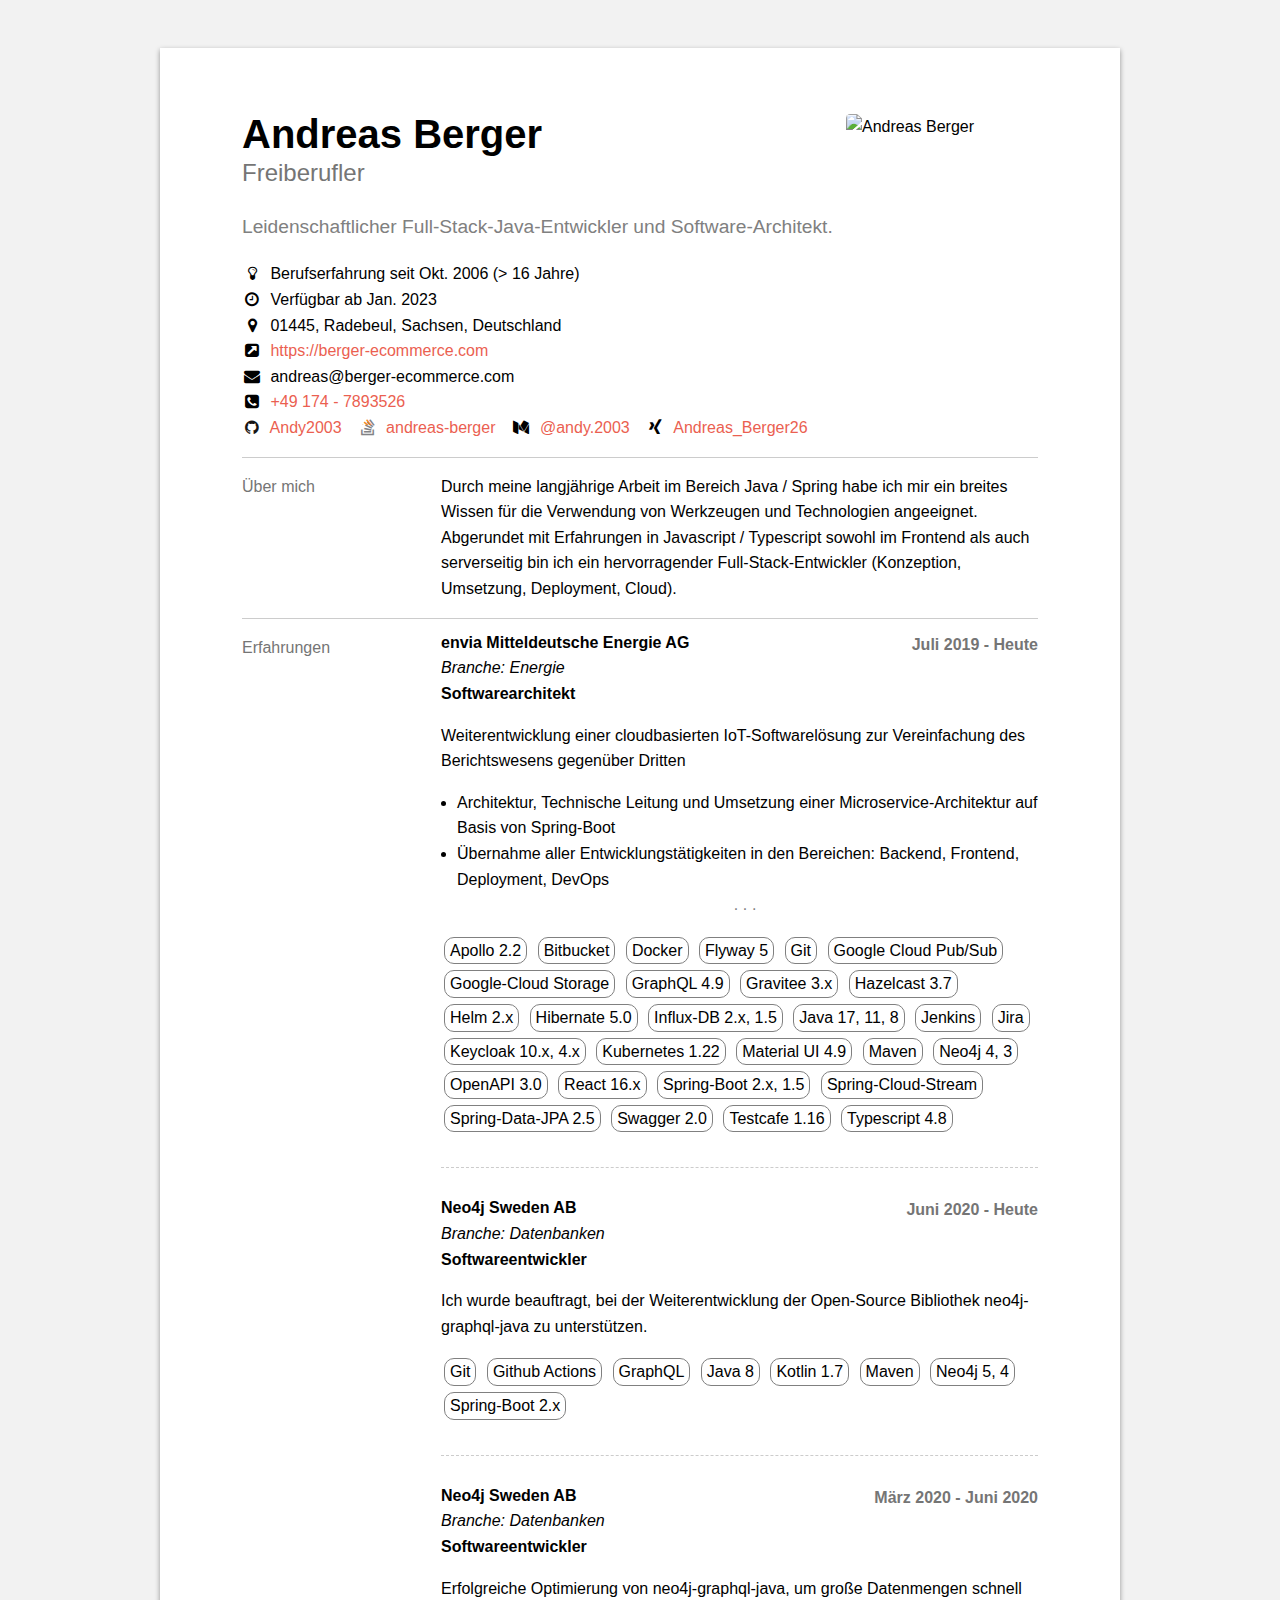
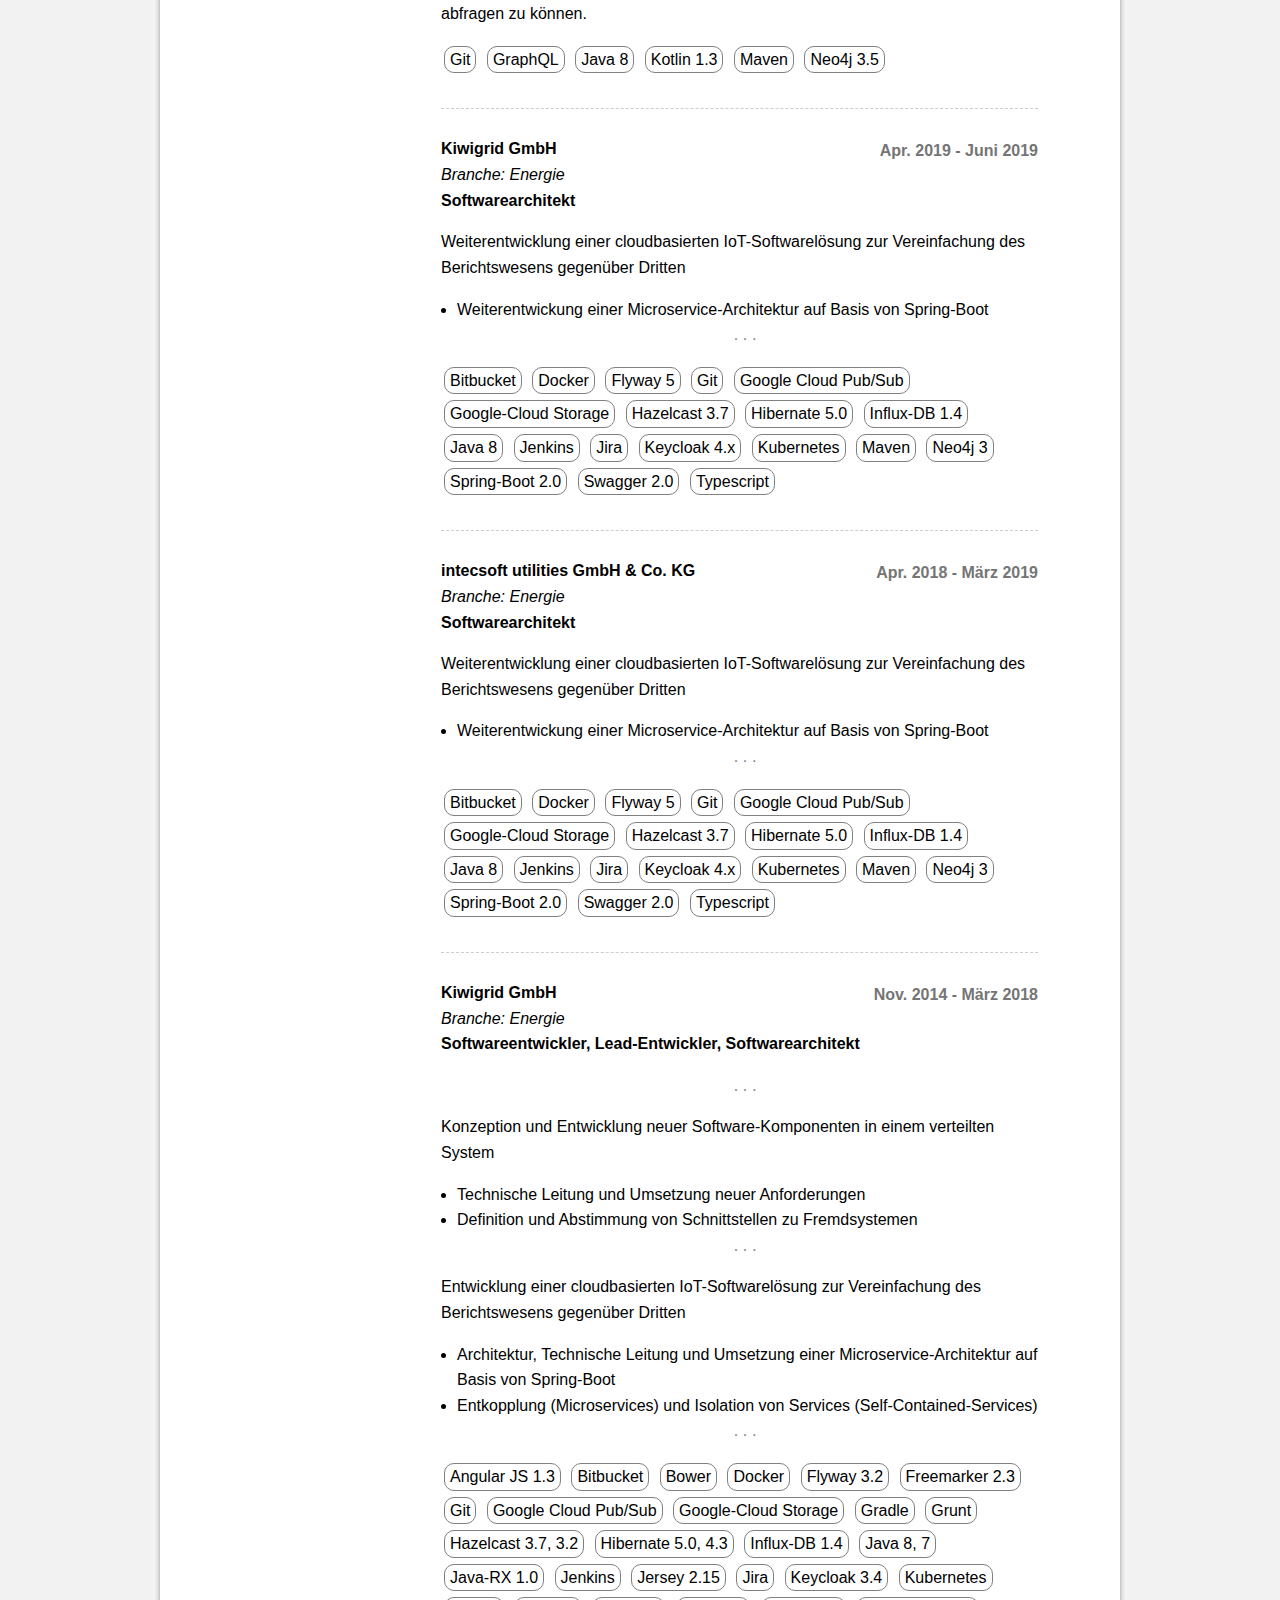
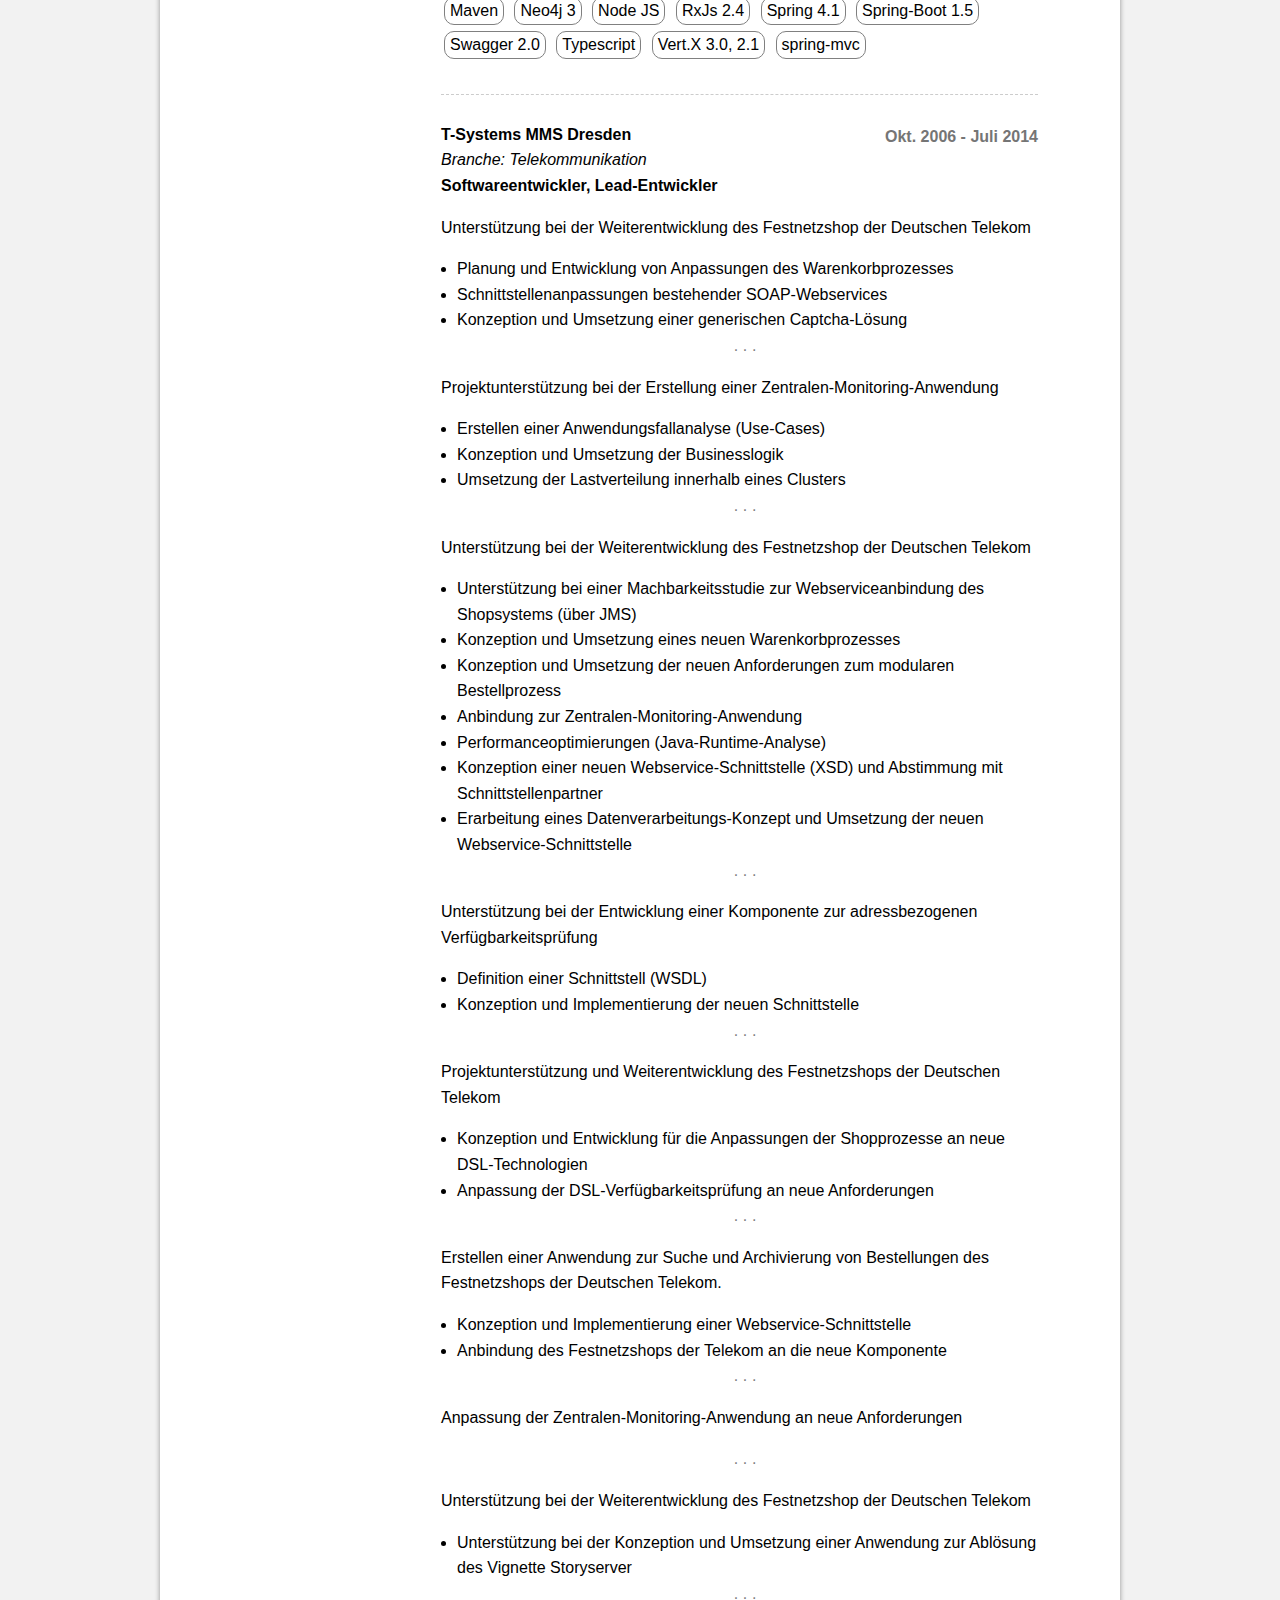
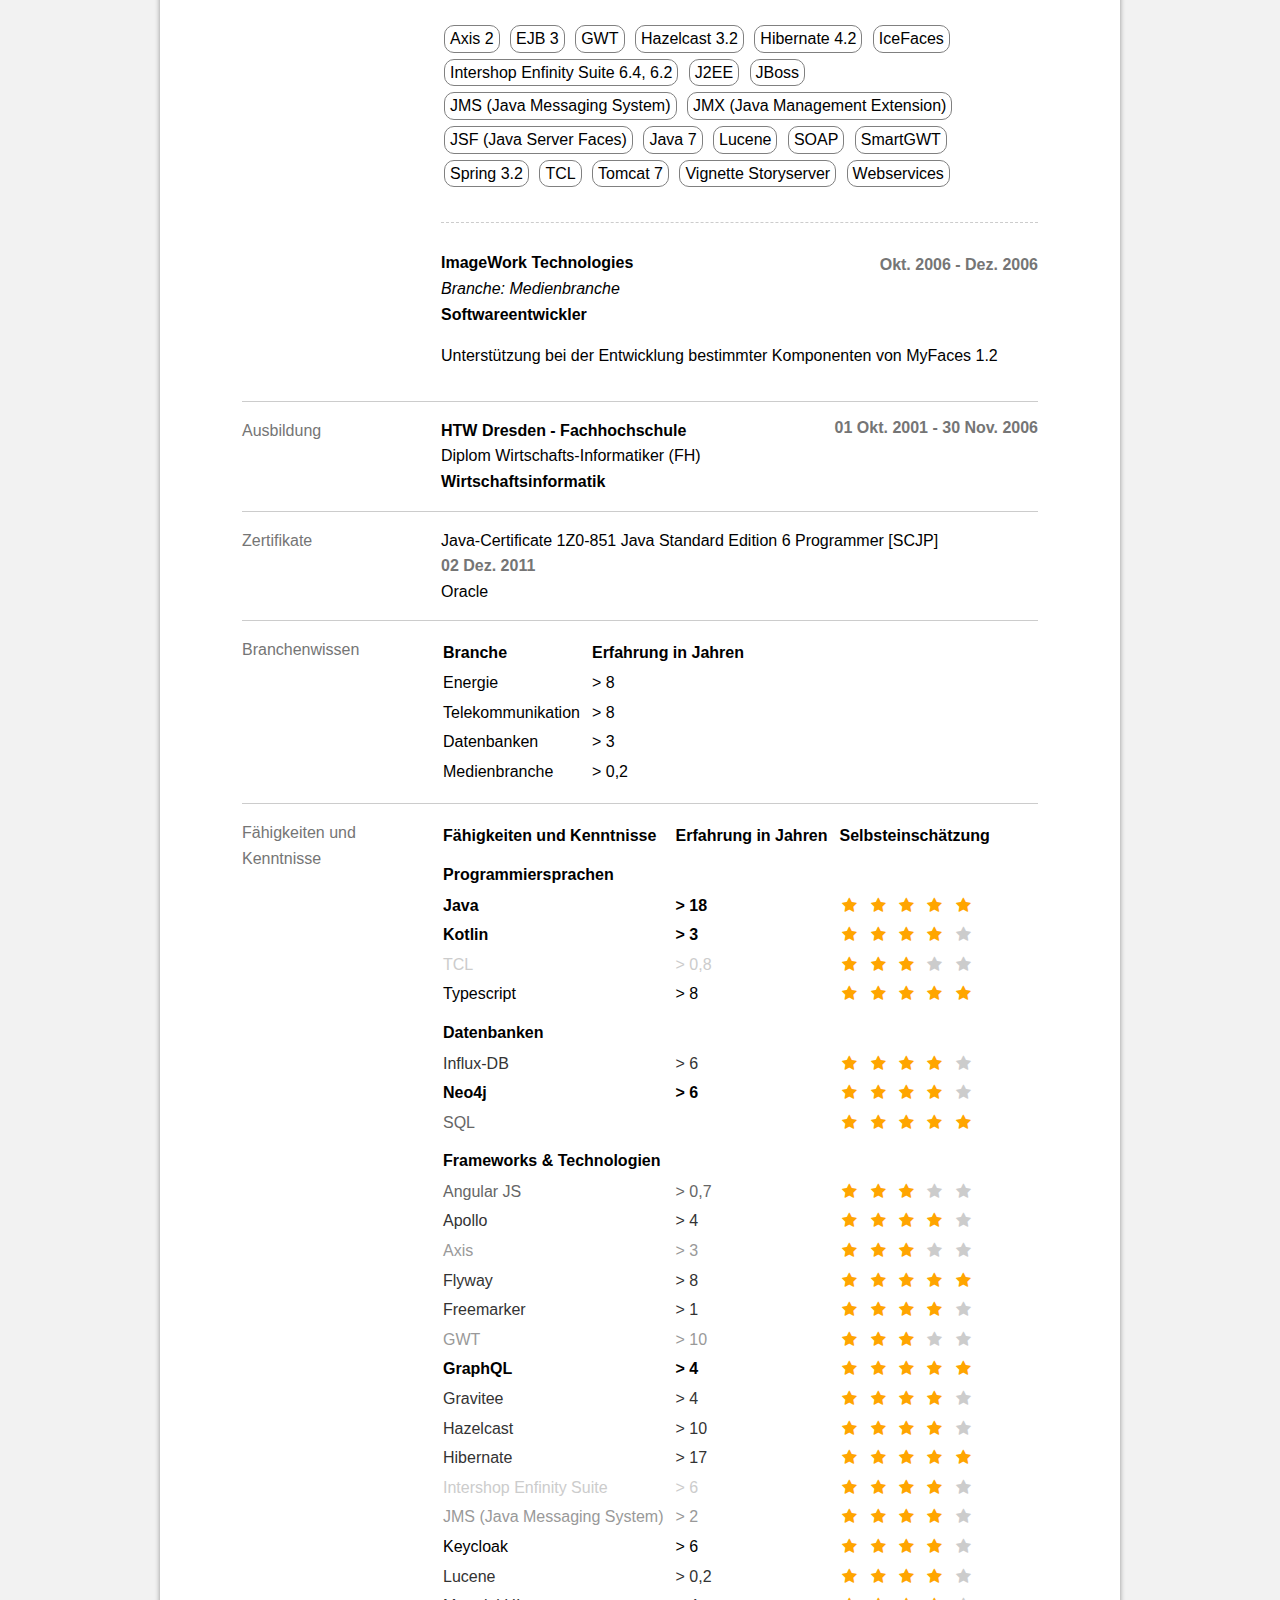
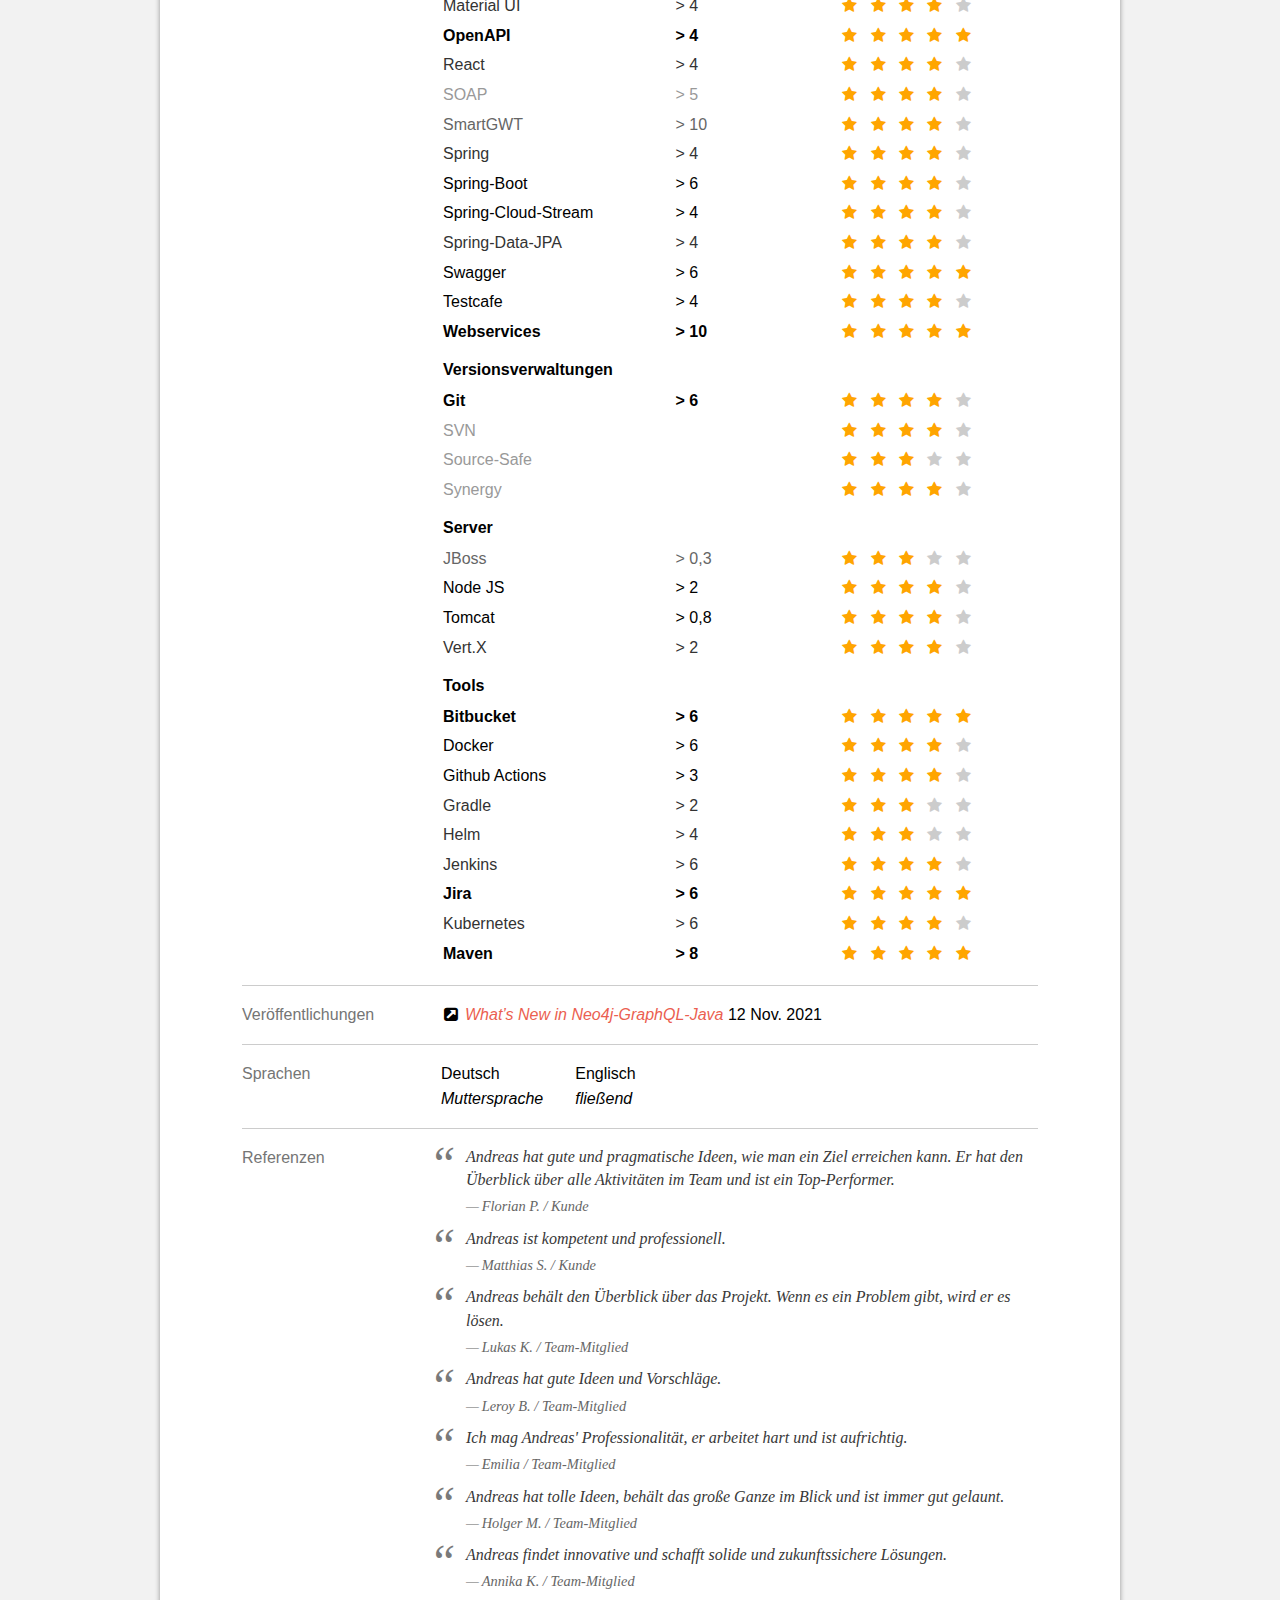
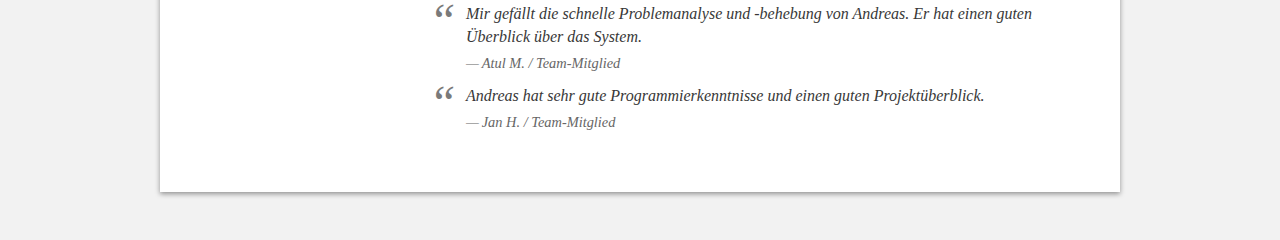
==== commit bea250ae: "fix phone number and add profile network names for print version" ====
--- a/index.html
+++ b/index.html
@@ -47,7 +47,7 @@
                                 </div>
                                 <div class="phone">
                                     <span class="fa fa-phone-square"></span>
-                                    <a href="callto:+49(0)174-7893526">+49(0)174-7893526</a>
+                                    <a href="tel:+49 174 - 7893526">+49 174 - 7893526</a>
                                 </div>
                         </div>
 
@@ -55,42 +55,46 @@
                                     <div class="item">
                                             <span class="network fa fa-github github"
                                                   title="GitHub">
-                                </span>
+                                            </span>
+                                            <span class="print">GitHub:</span>
                                             <span class="username">
-                                        <span class="url">
-                                            <a href="https://github.com/Andy2003">Andy2003</a>
-                                        </span>
-                                </span>
+                                                    <span class="url">
+                                                        <a href="https://github.com/Andy2003">Andy2003</a>
+                                                    </span>
+                                            </span>
                                     </div>
                                     <div class="item">
                                             <span class="network fa fa-stack-overflow stack-overflow"
                                                   title="Stack Overflow">
-                                </span>
+                                            </span>
+                                            <span class="print">Stack Overflow:</span>
                                             <span class="username">
-                                        <span class="url">
-                                            <a href="https://stackoverflow.com/users/1666829/andreas-berger">andreas-berger</a>
-                                        </span>
-                                </span>
+                                                    <span class="url">
+                                                        <a href="https://stackoverflow.com/users/1666829/andreas-berger">andreas-berger</a>
+                                                    </span>
+                                            </span>
                                     </div>
                                     <div class="item">
                                             <span class="network fa fa-medium medium"
                                                   title="Medium">
-                                </span>
+                                            </span>
+                                            <span class="print">Medium:</span>
                                             <span class="username">
-                                        <span class="url">
-                                            <a href="https://medium.com/@andy.2003">@andy.2003</a>
-                                        </span>
-                                </span>
+                                                    <span class="url">
+                                                        <a href="https://medium.com/@andy.2003">@andy.2003</a>
+                                                    </span>
+                                            </span>
                                     </div>
                                     <div class="item">
                                             <span class="network fa fa-xing xing"
                                                   title="Xing">
-                                </span>
+                                            </span>
+                                            <span class="print">Xing:</span>
                                             <span class="username">
-                                        <span class="url">
-                                            <a href="https://www.xing.com/profile/Andreas_Berger26">Andreas_Berger26</a>
-                                        </span>
-                                </span>
+                                                    <span class="url">
+                                                        <a href="https://www.xing.com/profile/Andreas_Berger26">Andreas_Berger26</a>
+                                                    </span>
+                                            </span>
                                     </div>
                             </div>
                 </div>
--- a/style.css
+++ b/style.css
@@ -386,6 +386,11 @@
     display: none;
 }
 
+@media screen {
+    .print {
+        display: none;
+    }
+}
 /****************
 *		TABLET
 ****************/
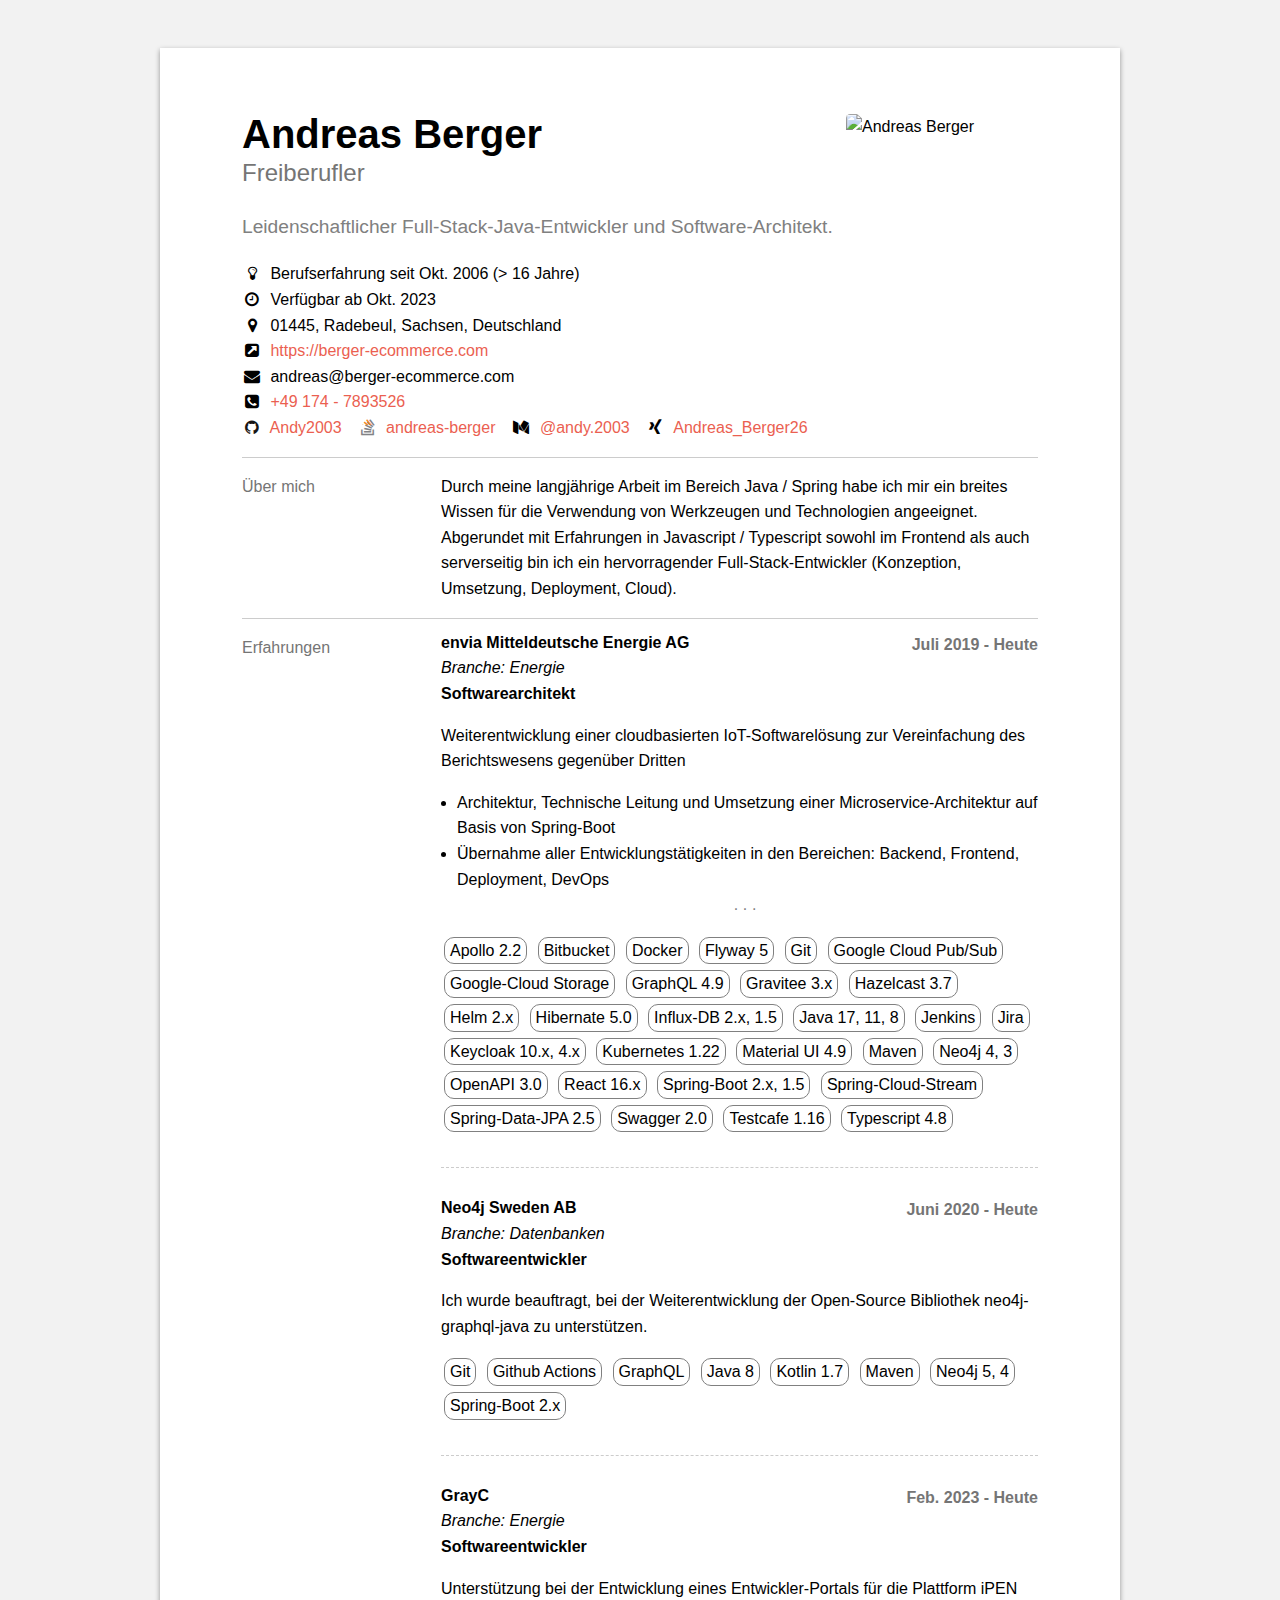
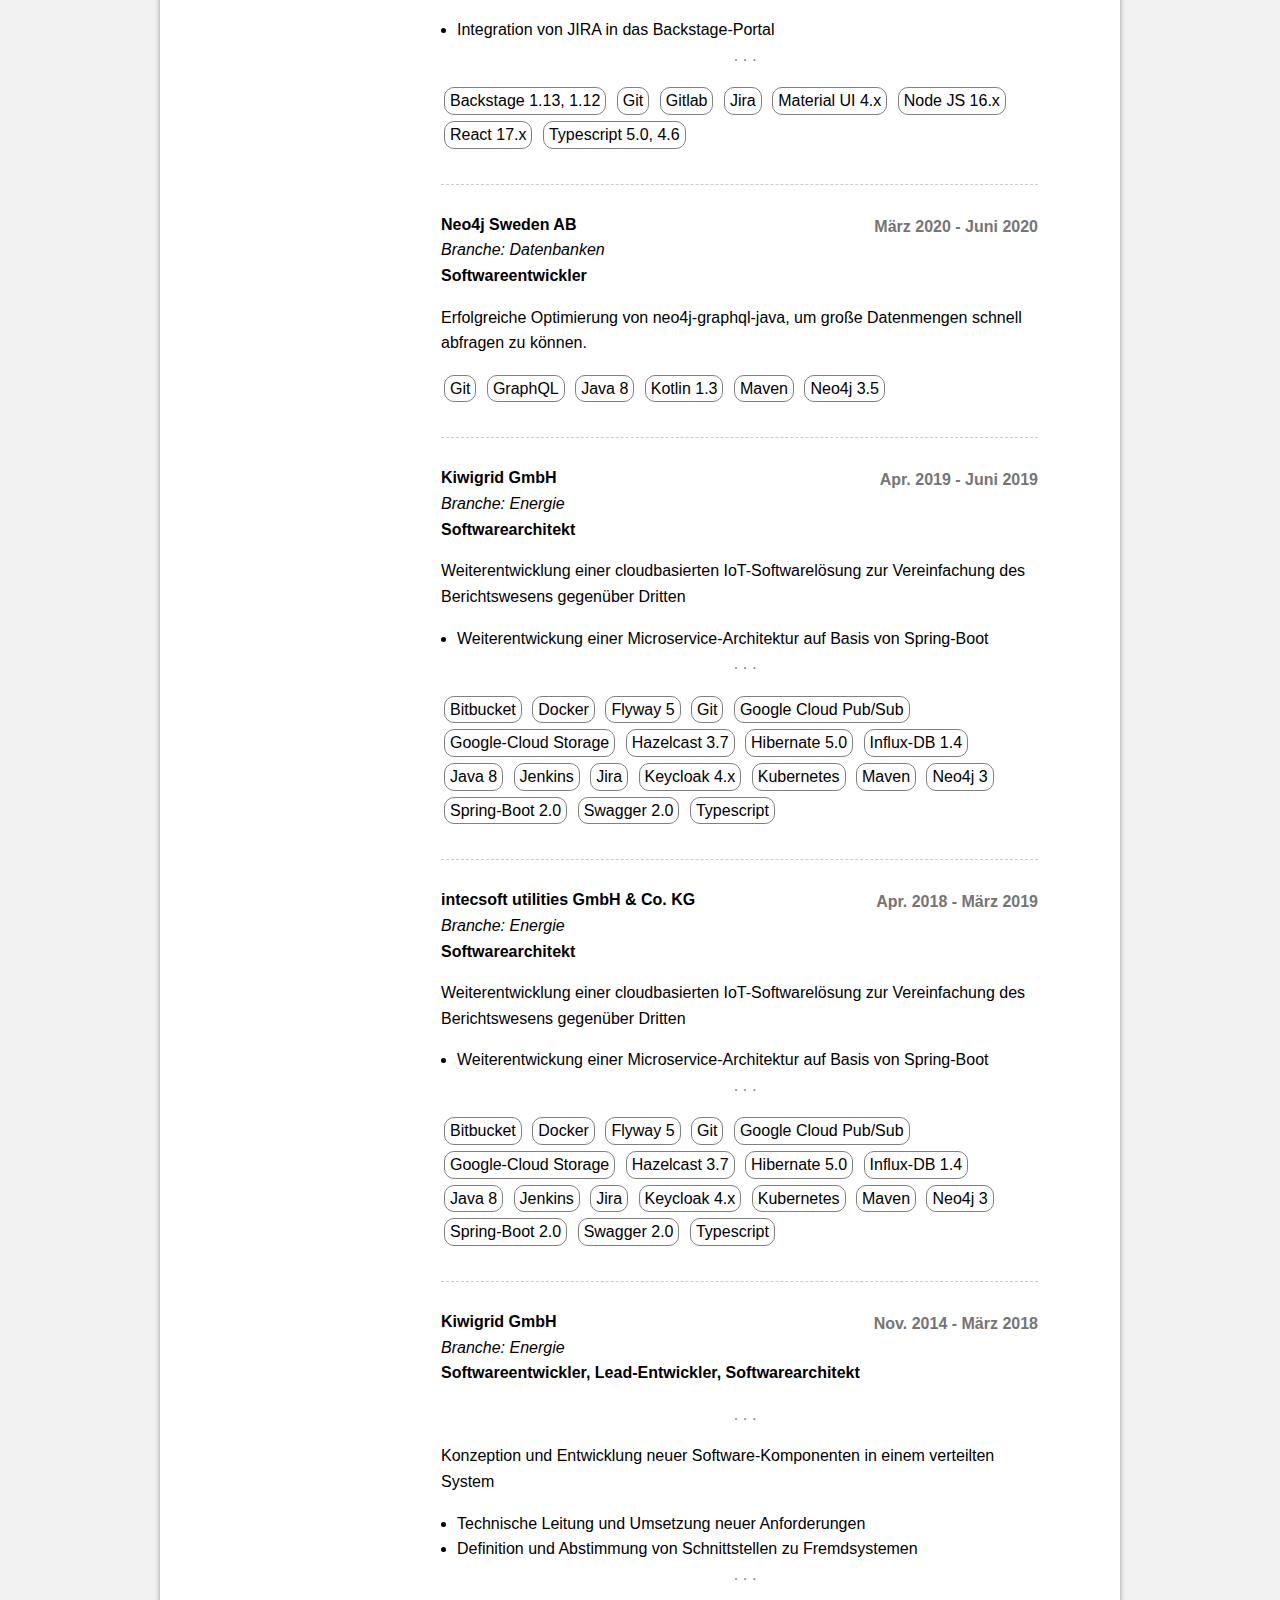
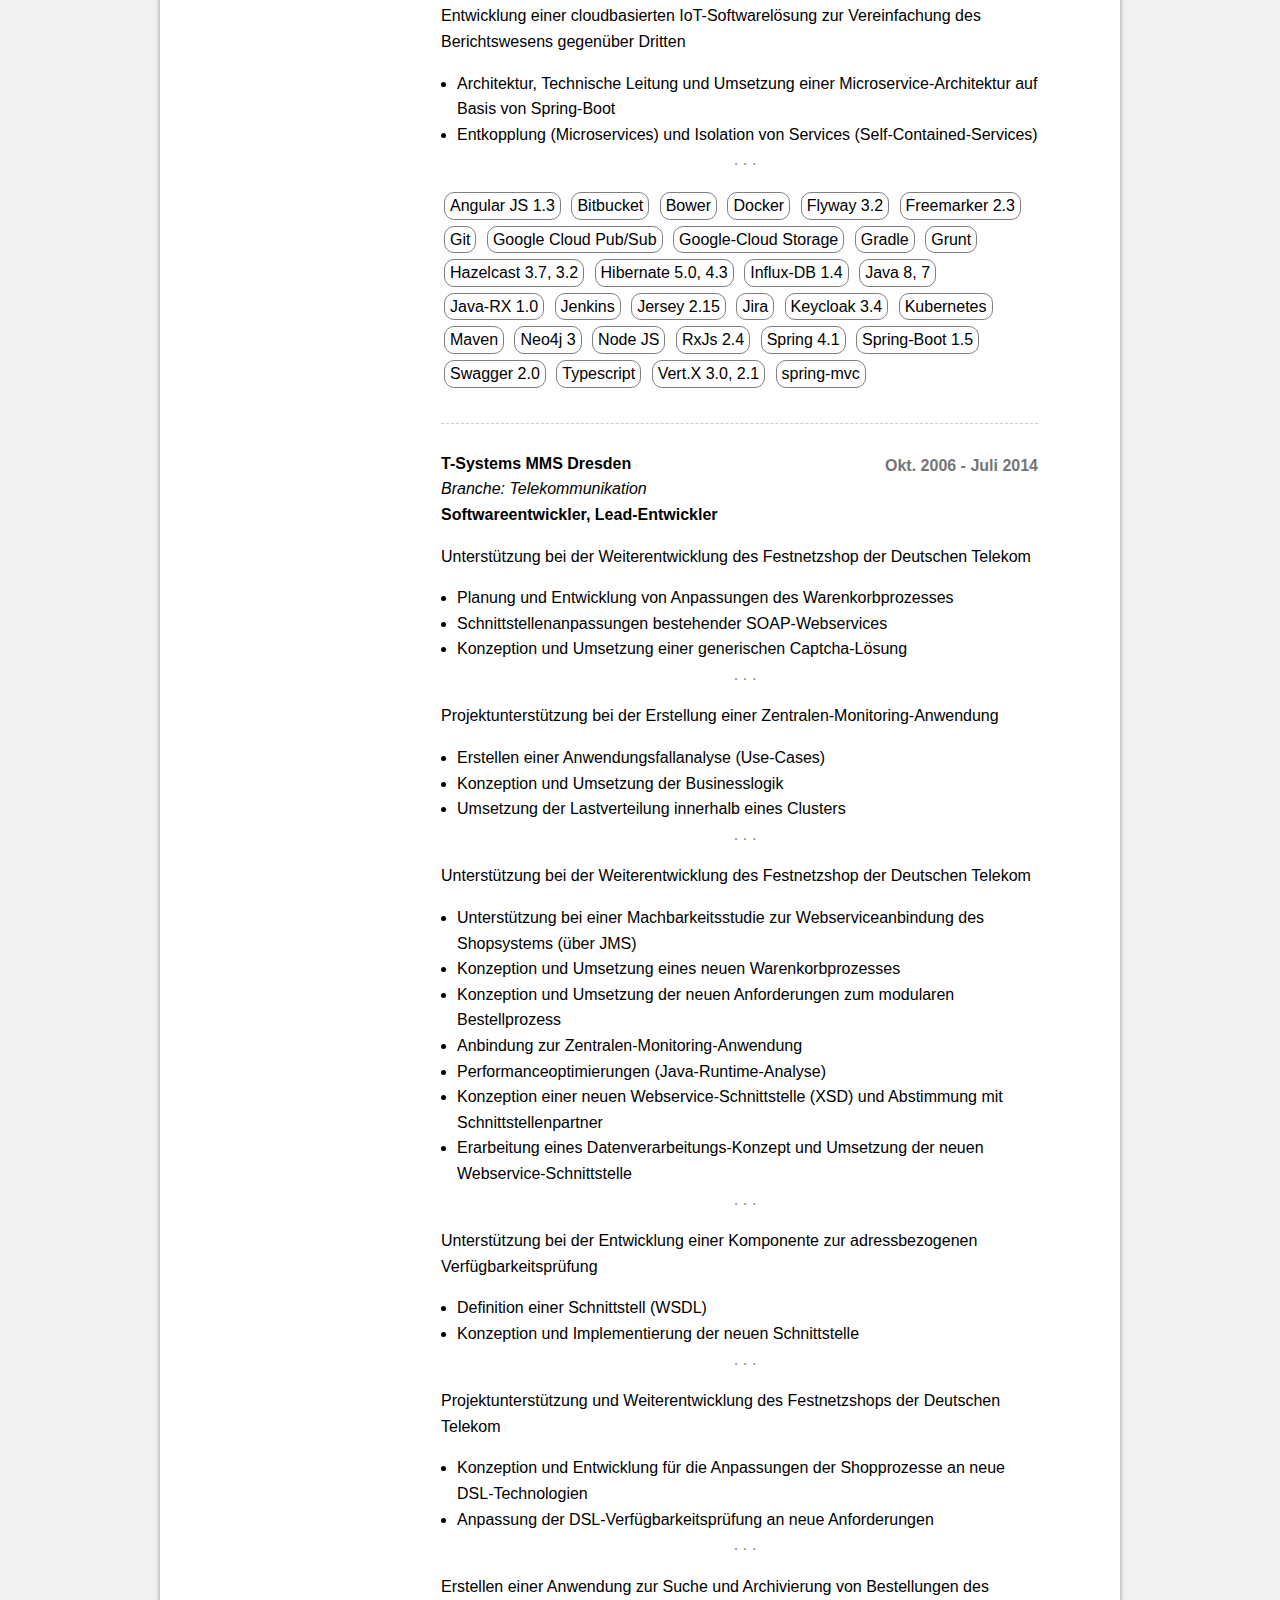
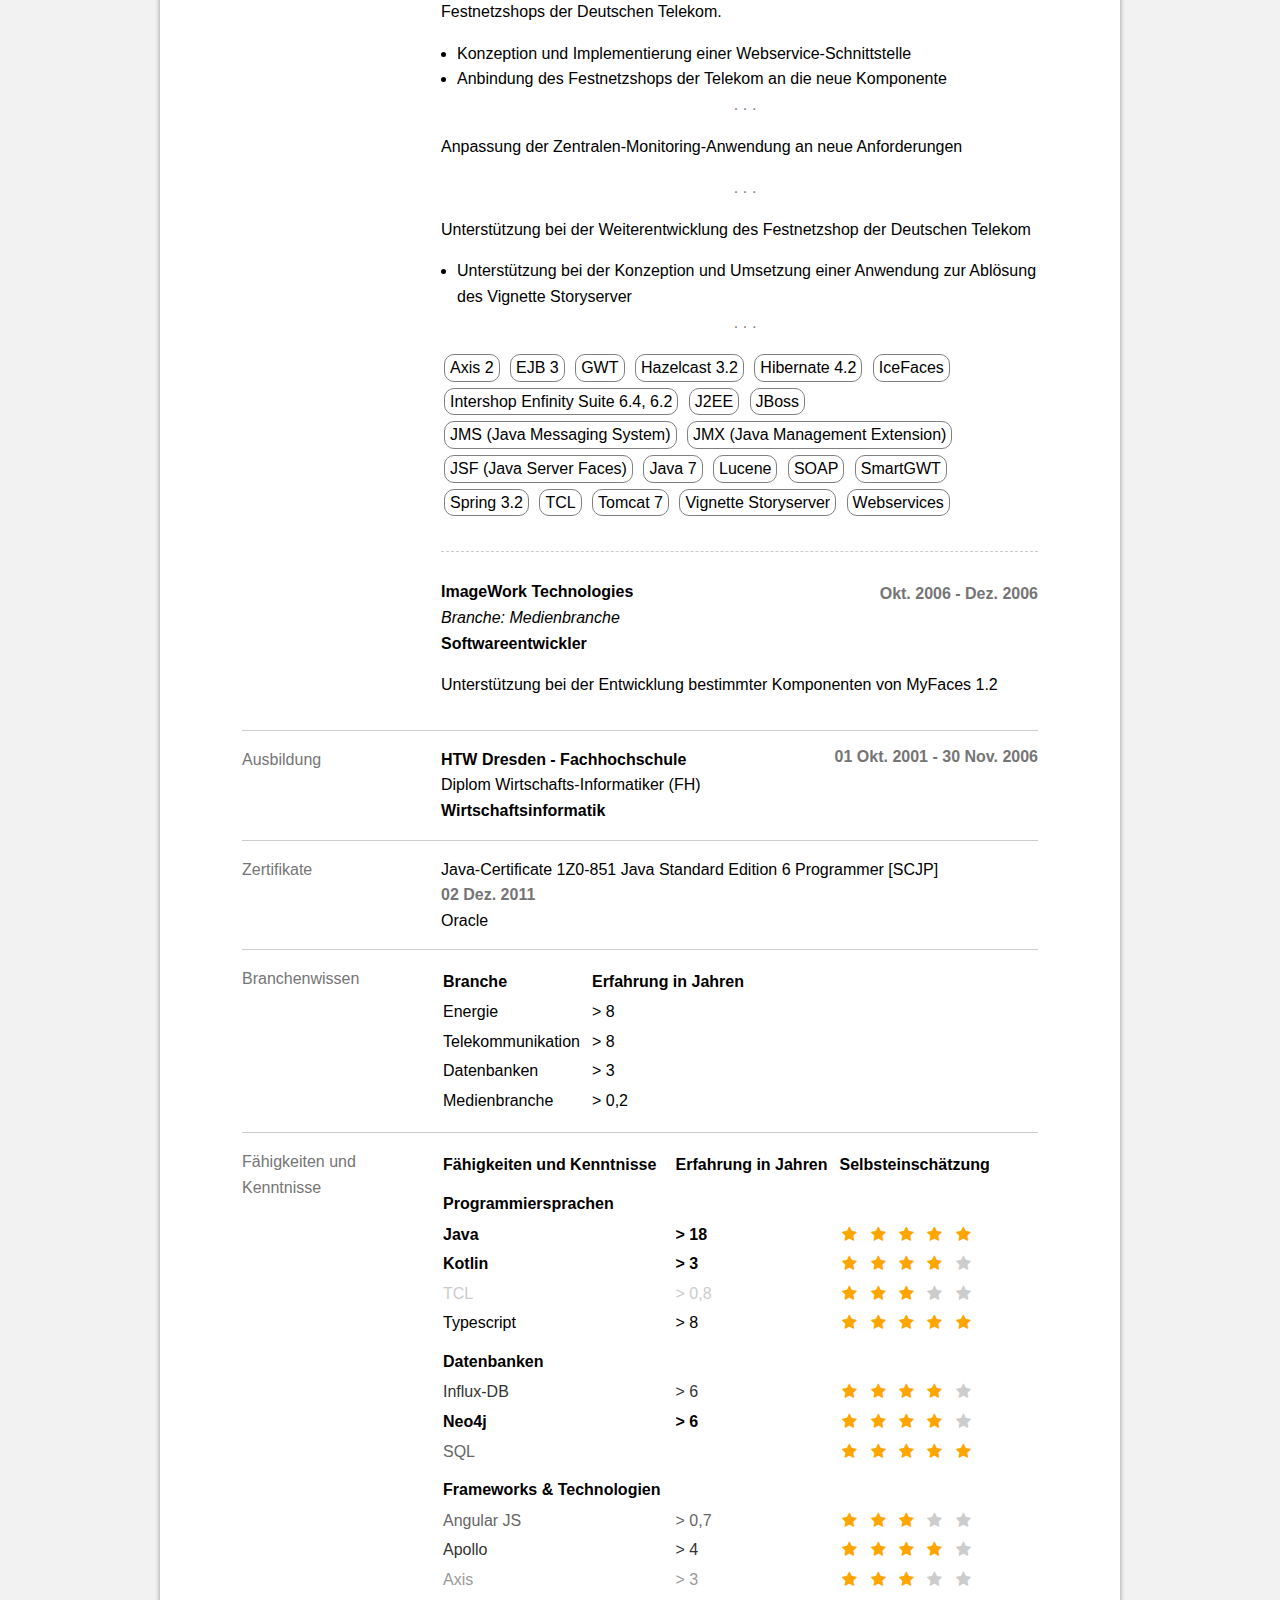
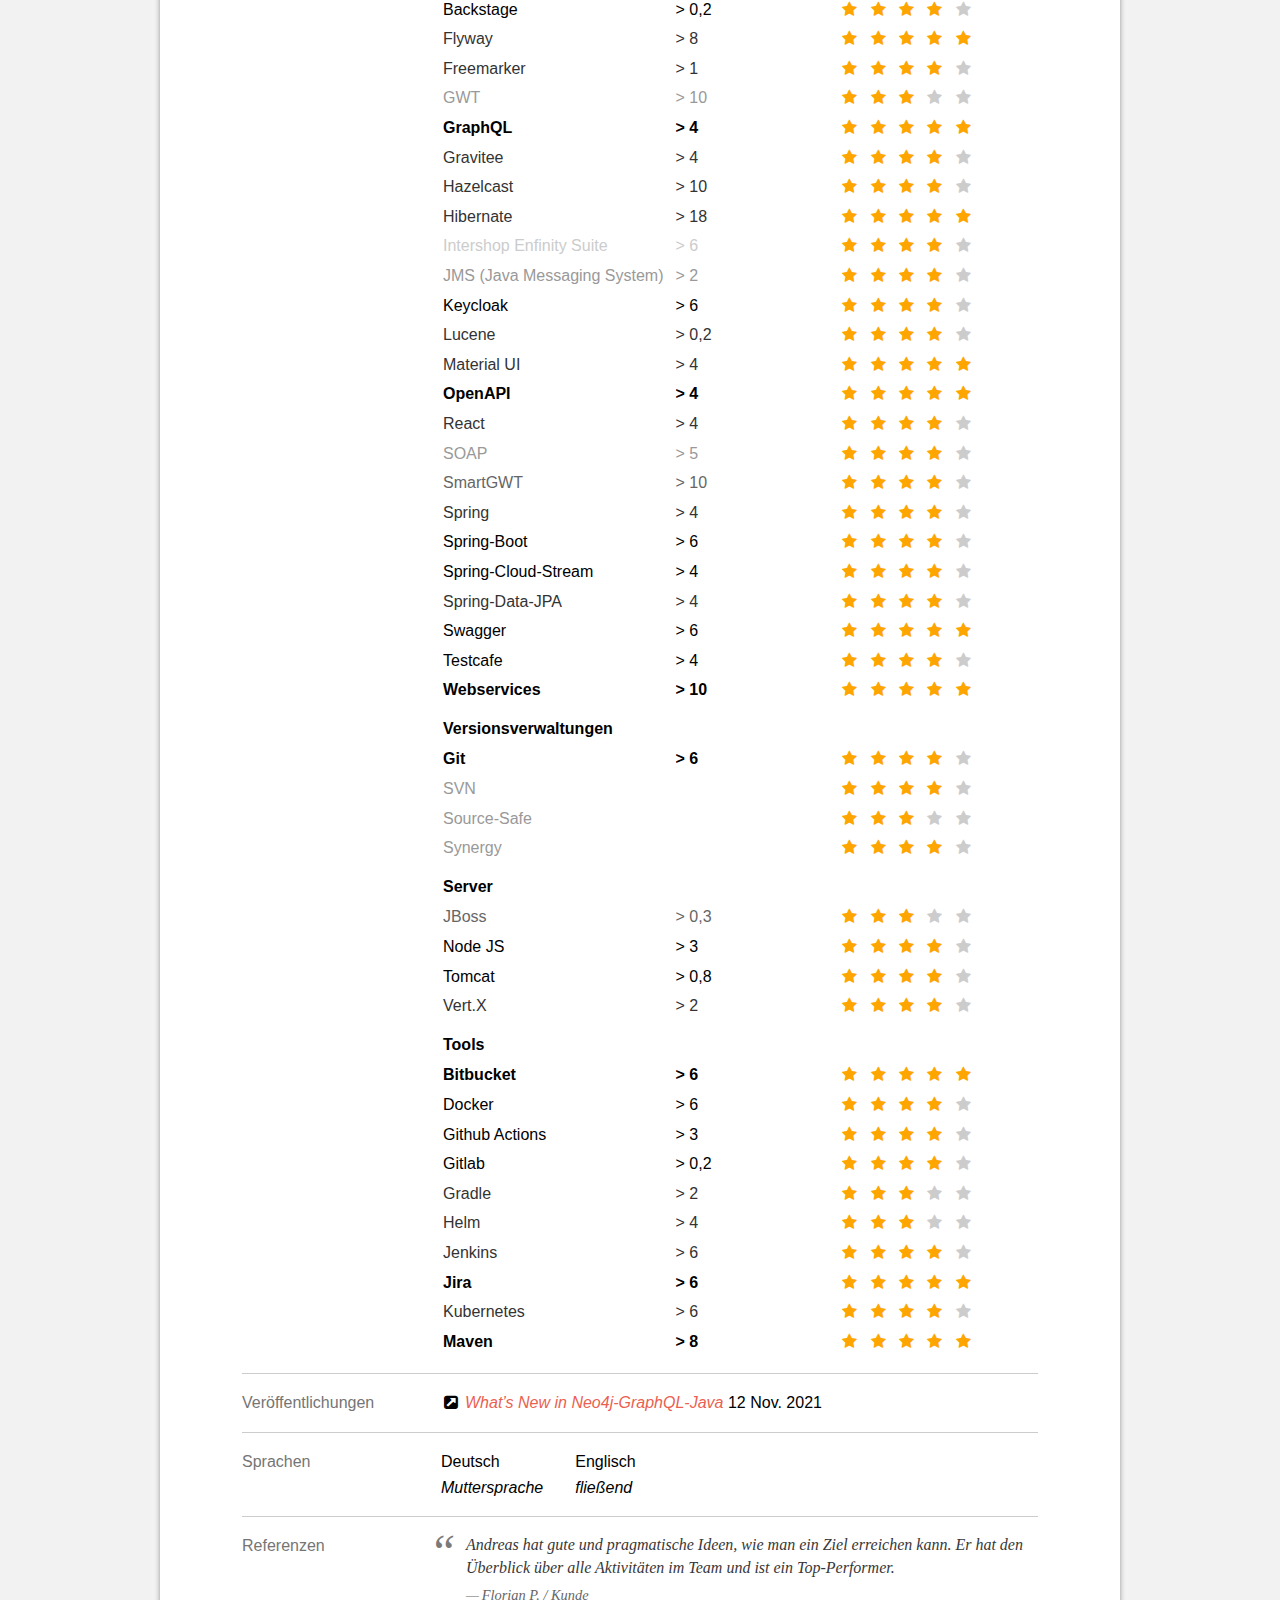
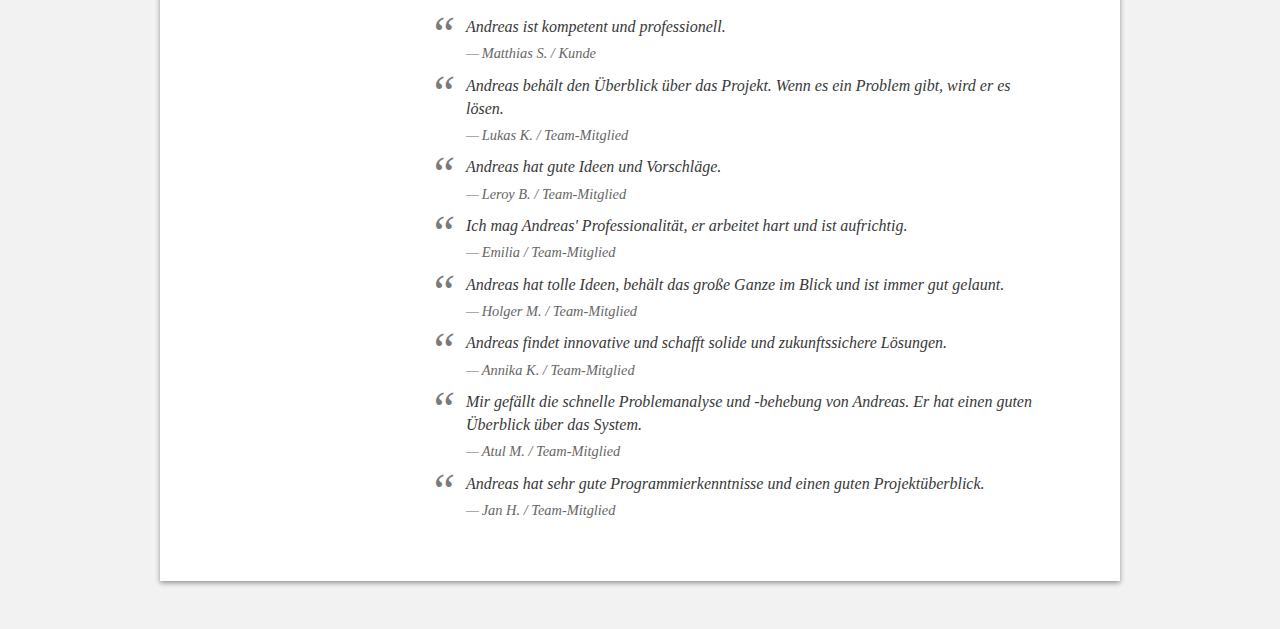
==== commit 81007445: "update details" ====
--- a/index.html
+++ b/index.html
@@ -26,7 +26,7 @@
                             </div>
                             <div id="availability">
                                 <span class="fa fa-clock-o"></span>
-                                Verfügbar ab Jan. 2023
+                                Verfügbar ab Okt. 2023
                             </div>
                             <div id="location">
                                 <span class="fa fa-map-marker"></span>
@@ -333,6 +333,73 @@
                                             <li>
                                     <span class="badge">Spring-Boot
                                             2.x
+                                    </span>
+                                            </li>
+                                    </ul>
+                            </div>
+                            <div class="item">
+                                <header>
+                                    <h3 class="name">GrayC</h3>
+                                    <div class="date">
+                                        <span class="startDate">Feb. 2023</span>
+                                        -
+                                        <span class="endDate">
+                                            Heute
+                                    </span>
+                                    </div>
+                                        <div class="industrialSector">
+                                            Branche:
+                                            Energie
+                                        </div>
+                                </header>
+                                    <div class="position">
+                                            Softwareentwickler
+                                    </div>
+                                            <div class="summary">
+                                                <p>Unterstützung bei der Entwicklung eines Entwickler-Portals für die Plattform iPEN</p>
+                                            </div>
+                                            <ul class="highlights">
+                                                    <li>Integration von JIRA in das Backstage-Portal</li>
+                                            </ul>
+
+                                    <ul class="work-experience">
+                                            <li>
+                                    <span class="badge">Backstage
+                                            1.13,
+                                            1.12
+                                    </span>
+                                            </li>
+                                            <li>
+                                    <span class="badge">Git
+                                    </span>
+                                            </li>
+                                            <li>
+                                    <span class="badge">Gitlab
+                                    </span>
+                                            </li>
+                                            <li>
+                                    <span class="badge">Jira
+                                    </span>
+                                            </li>
+                                            <li>
+                                    <span class="badge">Material UI
+                                            4.x
+                                    </span>
+                                            </li>
+                                            <li>
+                                    <span class="badge">Node JS
+                                            16.x
+                                    </span>
+                                            </li>
+                                            <li>
+                                    <span class="badge">React
+                                            17.x
+                                    </span>
+                                            </li>
+                                            <li>
+                                    <span class="badge">Typescript
+                                            5.0,
+                                            4.6
                                     </span>
                                             </li>
                                     </ul>
@@ -1194,6 +1261,17 @@
                                                     <span class="fa fa-star"></span>
                                             </td>
                                         </tr>
+                                        <tr class="rating4">
+                                            <td>Backstage</td>
+                                            <td>&gt; 0,2</td>
+                                            <td class="star">
+                                                    <span class="fa fa-star checked"></span>
+                                                    <span class="fa fa-star checked"></span>
+                                                    <span class="fa fa-star checked"></span>
+                                                    <span class="fa fa-star checked"></span>
+                                                    <span class="fa fa-star"></span>
+                                            </td>
+                                        </tr>
                                         <tr class="rating3">
                                             <td>Flyway</td>
                                             <td>&gt; 8</td>
@@ -1262,7 +1340,7 @@
                                         </tr>
                                         <tr class="rating3">
                                             <td>Hibernate</td>
-                                            <td>&gt; 17</td>
+                                            <td>&gt; 18</td>
                                             <td class="star">
                                                     <span class="fa fa-star checked"></span>
                                                     <span class="fa fa-star checked"></span>
@@ -1323,7 +1401,7 @@
                                                     <span class="fa fa-star checked"></span>
                                                     <span class="fa fa-star checked"></span>
                                                     <span class="fa fa-star checked"></span>
-                                                    <span class="fa fa-star"></span>
+                                                    <span class="fa fa-star checked"></span>
                                             </td>
                                         </tr>
                                         <tr class="rating5">
@@ -1510,7 +1588,7 @@
                                         </tr>
                                         <tr class="rating4">
                                             <td>Node JS</td>
-                                            <td>&gt; 2</td>
+                                            <td>&gt; 3</td>
                                             <td class="star">
                                                     <span class="fa fa-star checked"></span>
                                                     <span class="fa fa-star checked"></span>
@@ -1569,6 +1647,17 @@
                                         <tr class="rating4">
                                             <td>Github Actions</td>
                                             <td>&gt; 3</td>
+                                            <td class="star">
+                                                    <span class="fa fa-star checked"></span>
+                                                    <span class="fa fa-star checked"></span>
+                                                    <span class="fa fa-star checked"></span>
+                                                    <span class="fa fa-star checked"></span>
+                                                    <span class="fa fa-star"></span>
+                                            </td>
+                                        </tr>
+                                        <tr class="rating4">
+                                            <td>Gitlab</td>
+                                            <td>&gt; 0,2</td>
                                             <td class="star">
                                                     <span class="fa fa-star checked"></span>
                                                     <span class="fa fa-star checked"></span>
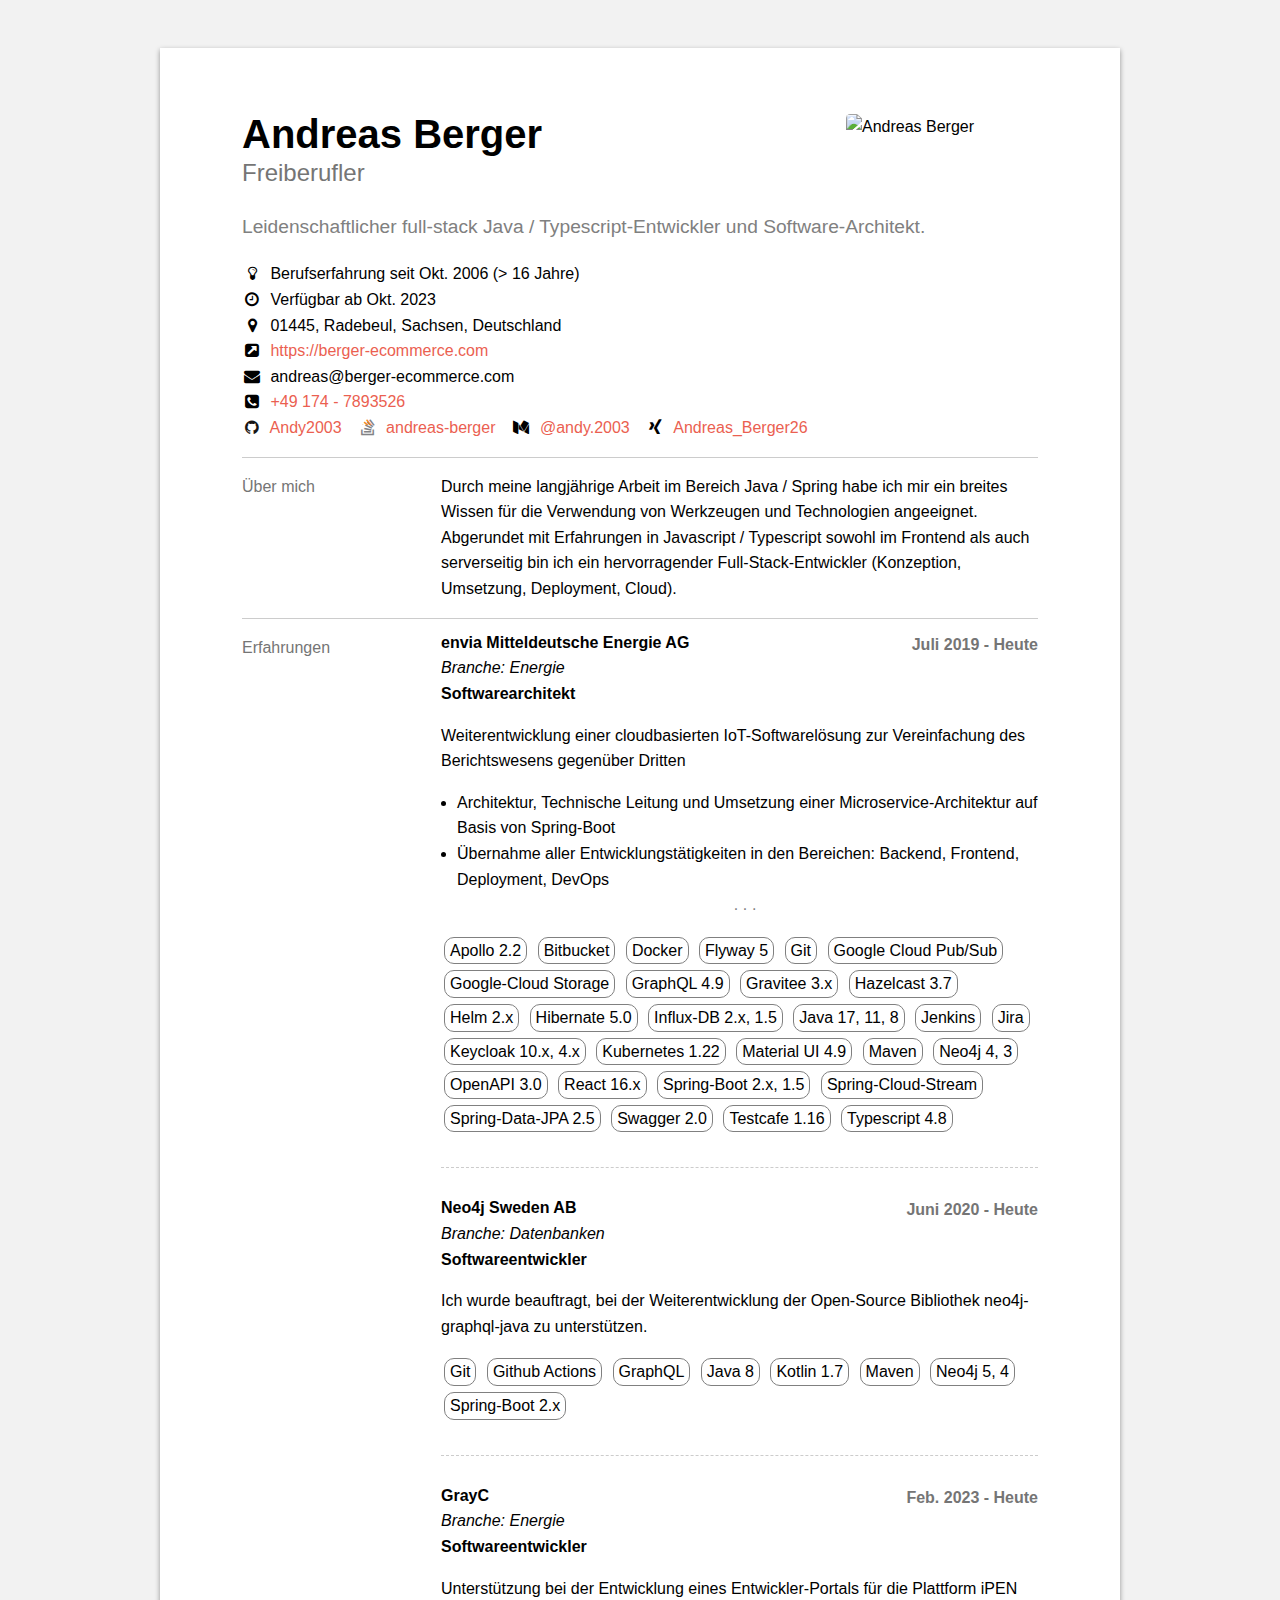
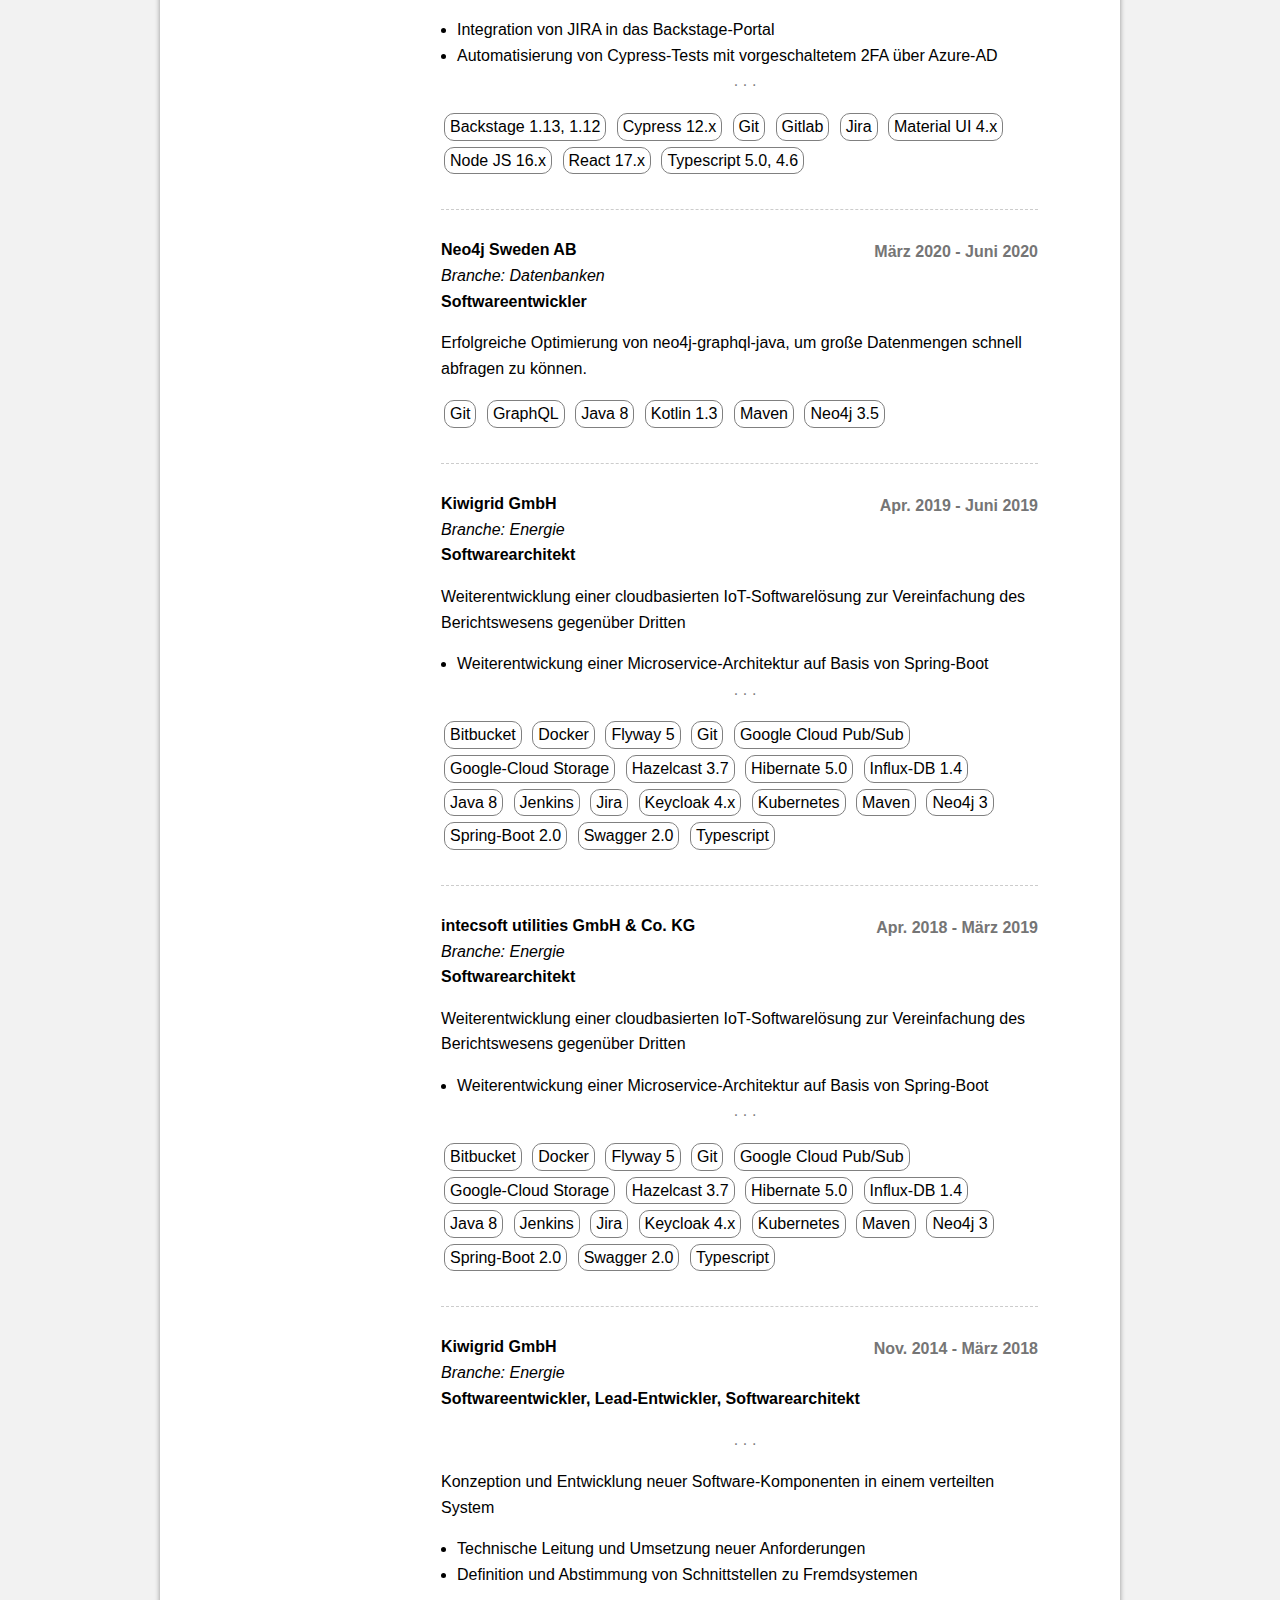
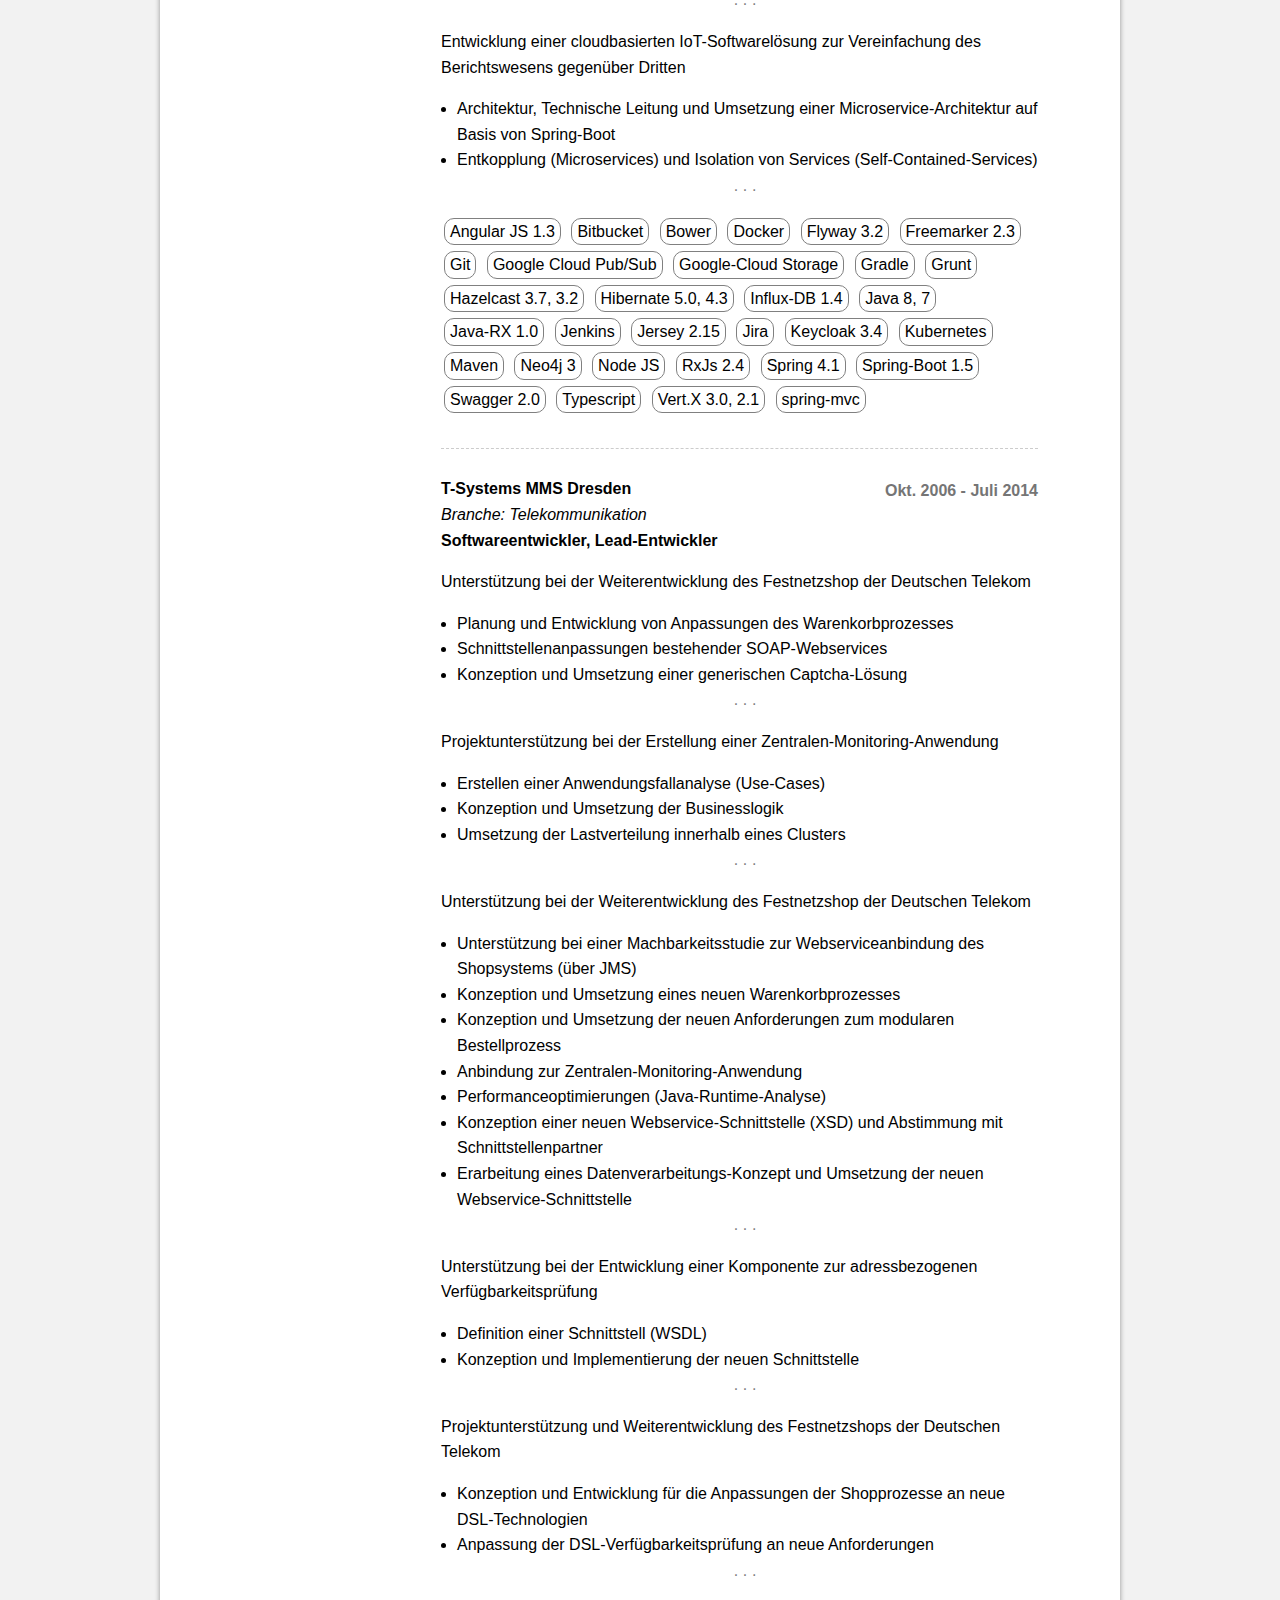
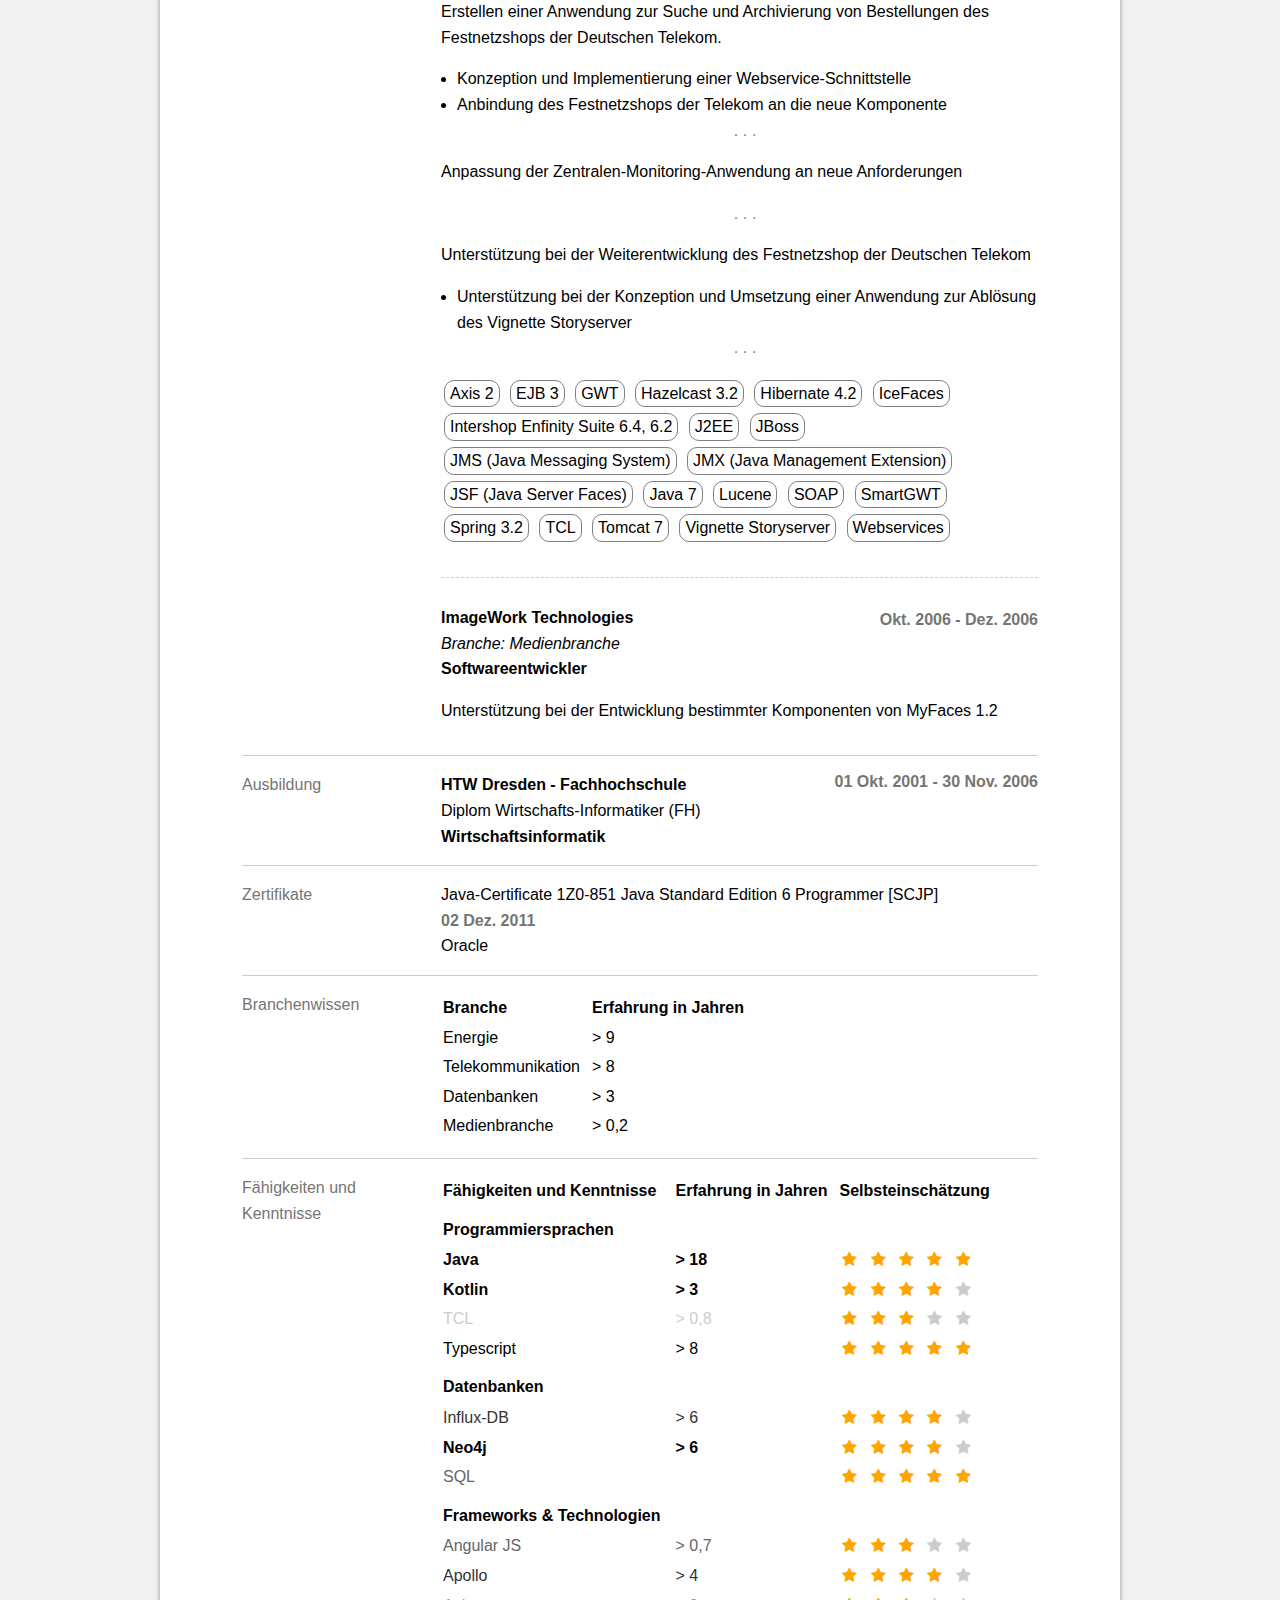
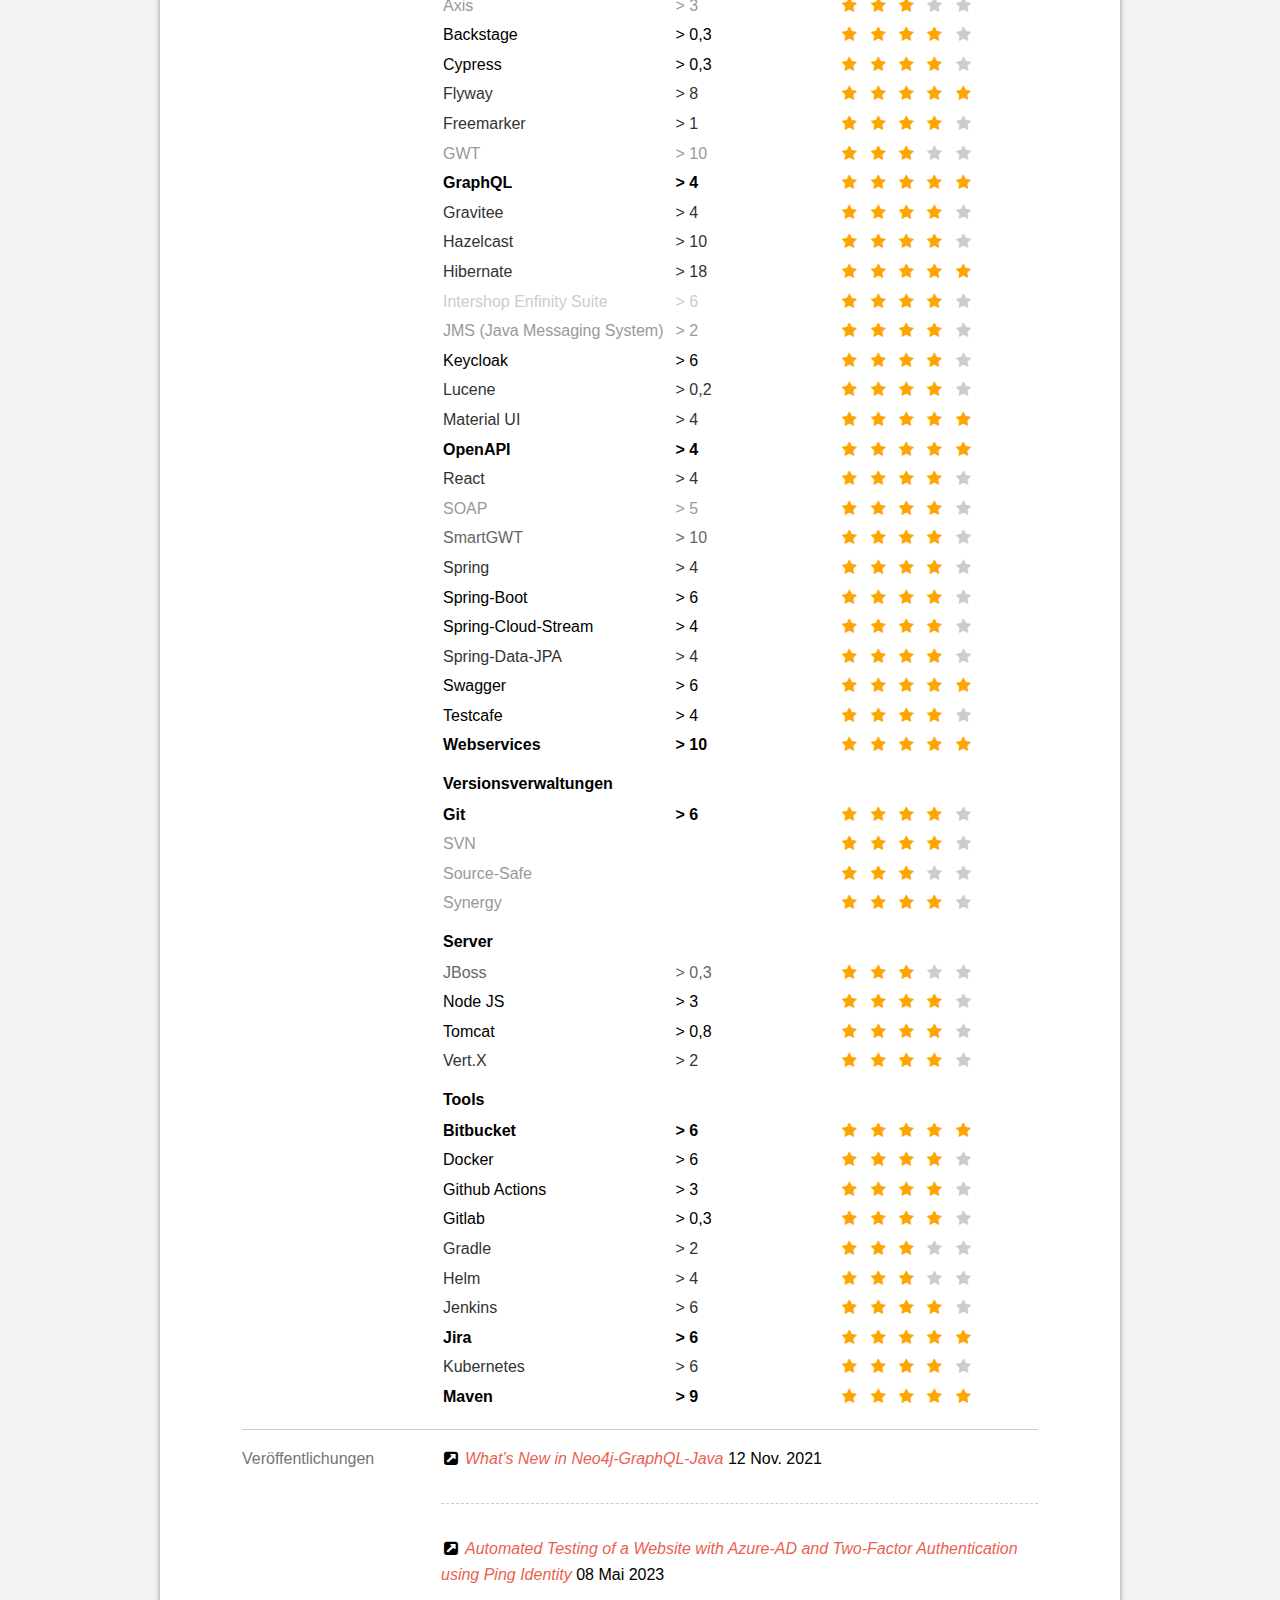
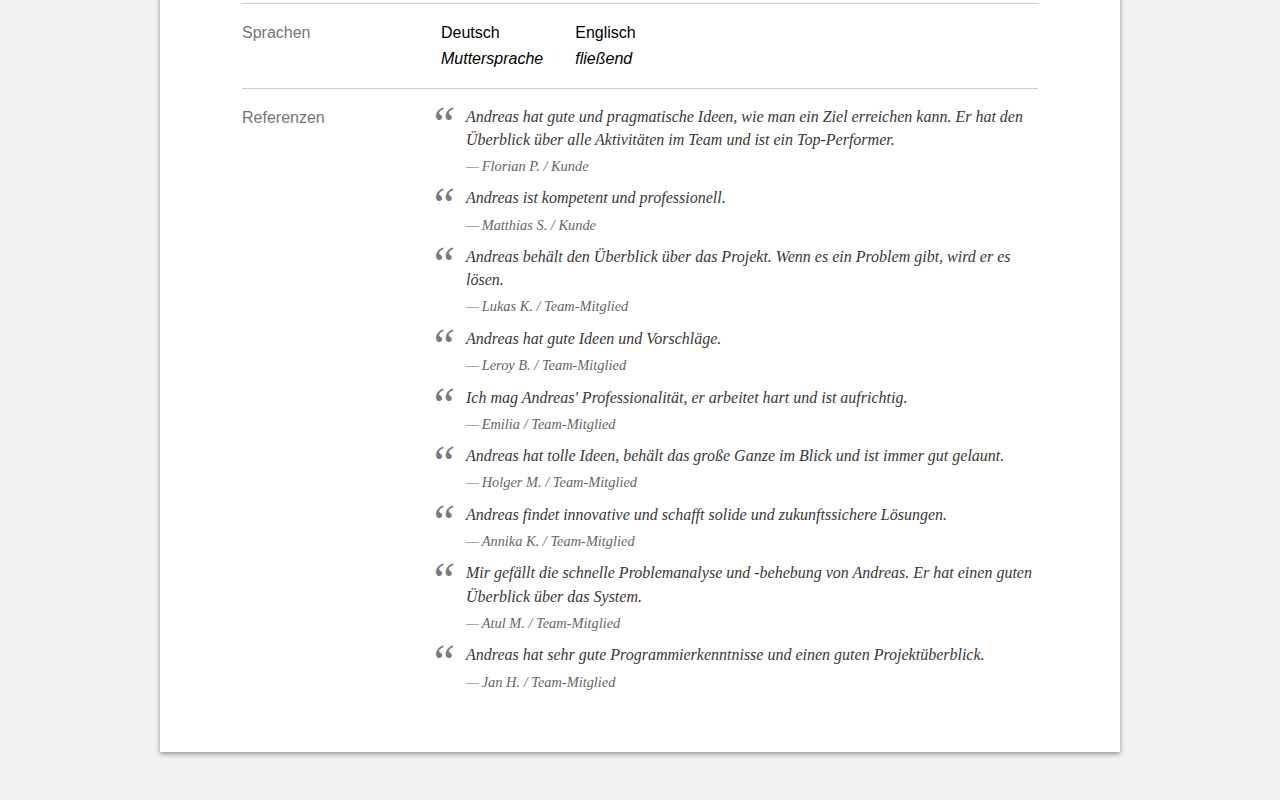
==== commit ccb16073: "add cypress knowledge" ====
--- a/index.html
+++ b/index.html
@@ -1,7 +1,7 @@
 <!doctype html>
 <html lang="de">
-<meta charset="utf-8" />
-<meta name="viewport" content="width=device-width, initial-scale=1.0, user-scalable=no" />
+<meta charset="utf-8"/>
+<meta name="viewport" content="width=device-width, initial-scale=1.0, user-scalable=no"/>
 <title>Andreas Berger</title>
 <link media="all" rel="stylesheet" href="style.css">
 <link rel="stylesheet" href="https://cdnjs.cloudflare.com/ajax/libs/font-awesome/4.7.0/css/font-awesome.min.css">
@@ -12,1803 +12,1859 @@
         <tr>
             <td class="content">
                 <div class="basic">
-                        <header id="header">
-                                <img src="https://avatars.githubusercontent.com/u/4464522?v=4" alt="Andreas Berger" />
-                            <h1 class="name">Andreas Berger</h1>
-                            <h2 class="label">Freiberufler</h2>
-                                <p class="motto">Leidenschaftlicher Full-Stack-Java-Entwickler und Software-Architekt.</p>
-                        </header>
-
-                            <div id="experience">
-                                <span class="fa fa-lightbulb-o"></span>
-                                Berufserfahrung seit Okt. 2006
-                                (&gt; 16 Jahre)
-                            </div>
-                            <div id="availability">
-                                <span class="fa fa-clock-o"></span>
-                                Verfügbar ab Okt. 2023
-                            </div>
-                            <div id="location">
-                                <span class="fa fa-map-marker"></span>
-                                    <span class="postalCode">01445,</span>
-                                    <span class="city">Radebeul,</span>
-                                    <span class="region">Sachsen,</span>
-                                    <span class="countryCode">Deutschland</span>
-                            </div>
-
-                        <div id="contact">
-                                <div class="website">
-                                    <a href="https://berger-ecommerce.com">https://berger-ecommerce.com</a>
-                                </div>
-                                <div class="email">
-                                    <span class="fa fa-envelope"></span>
-                                        andreas@<span class="displaynone">shutz</span>berger-ecommerce.com
-
-                                </div>
-                                <div class="phone">
-                                    <span class="fa fa-phone-square"></span>
-                                    <a href="tel:+49 174 - 7893526">+49 174 - 7893526</a>
-                                </div>
-                        </div>
-
-                            <div id="profiles">
-                                    <div class="item">
+                    <header id="header">
+                        <img src="https://avatars.githubusercontent.com/u/4464522?v=4" alt="Andreas Berger"/>
+                        <h1 class="name">Andreas Berger</h1>
+                        <h2 class="label">Freiberufler</h2>
+                        <p class="motto">Leidenschaftlicher full-stack Java / Typescript-Entwickler und
+                            Software-Architekt.</p>
+                    </header>
+
+                    <div id="experience">
+                        <span class="fa fa-lightbulb-o"></span>
+                        Berufserfahrung seit Okt. 2006
+                        (&gt; 16 Jahre)
+                    </div>
+                    <div id="availability">
+                        <span class="fa fa-clock-o"></span>
+                        Verfügbar ab Okt. 2023
+                    </div>
+                    <div id="location">
+                        <span class="fa fa-map-marker"></span>
+                        <span class="postalCode">01445,</span>
+                        <span class="city">Radebeul,</span>
+                        <span class="region">Sachsen,</span>
+                        <span class="countryCode">Deutschland</span>
+                    </div>
+
+                    <div id="contact">
+                        <div class="website">
+                            <a href="https://berger-ecommerce.com">https://berger-ecommerce.com</a>
+                        </div>
+                        <div class="email">
+                            <span class="fa fa-envelope"></span>
+                            andreas@<span class="displaynone">shutz</span>berger-ecommerce.com
+
+                        </div>
+                        <div class="phone">
+                            <span class="fa fa-phone-square"></span>
+                            <a href="tel:+49 174 - 7893526">+49 174 - 7893526</a>
+                        </div>
+                    </div>
+
+                    <div id="profiles">
+                        <div class="item">
                                             <span class="network fa fa-github github"
                                                   title="GitHub">
                                             </span>
-                                            <span class="print">GitHub:</span>
-                                            <span class="username">
+                            <span class="print">GitHub:</span>
+                            <span class="username">
                                                     <span class="url">
                                                         <a href="https://github.com/Andy2003">Andy2003</a>
                                                     </span>
                                             </span>
-                                    </div>
-                                    <div class="item">
+                        </div>
+                        <div class="item">
                                             <span class="network fa fa-stack-overflow stack-overflow"
                                                   title="Stack Overflow">
                                             </span>
-                                            <span class="print">Stack Overflow:</span>
-                                            <span class="username">
+                            <span class="print">Stack Overflow:</span>
+                            <span class="username">
                                                     <span class="url">
                                                         <a href="https://stackoverflow.com/users/1666829/andreas-berger">andreas-berger</a>
                                                     </span>
                                             </span>
-                                    </div>
-                                    <div class="item">
+                        </div>
+                        <div class="item">
                                             <span class="network fa fa-medium medium"
                                                   title="Medium">
                                             </span>
-                                            <span class="print">Medium:</span>
-                                            <span class="username">
+                            <span class="print">Medium:</span>
+                            <span class="username">
                                                     <span class="url">
                                                         <a href="https://medium.com/@andy.2003">@andy.2003</a>
                                                     </span>
                                             </span>
-                                    </div>
-                                    <div class="item">
+                        </div>
+                        <div class="item">
                                             <span class="network fa fa-xing xing"
                                                   title="Xing">
                                             </span>
-                                            <span class="print">Xing:</span>
-                                            <span class="username">
+                            <span class="print">Xing:</span>
+                            <span class="username">
                                                     <span class="url">
                                                         <a href="https://www.xing.com/profile/Andreas_Berger26">Andreas_Berger26</a>
                                                     </span>
                                             </span>
-                                    </div>
+                        </div>
+                    </div>
+                </div>
+
+                <h2 class='section-title'>Über mich</h2>
+                <div class="item2">Durch meine langjährige Arbeit im Bereich Java / Spring habe ich mir ein breites
+                    Wissen für die Verwendung von Werkzeugen und Technologien angeeignet. Abgerundet mit Erfahrungen in
+                    Javascript / Typescript sowohl im Frontend als auch serverseitig bin ich ein hervorragender
+                    Full-Stack-Entwickler (Konzeption, Umsetzung, Deployment, Cloud).
+                </div>
+
+                <h2 class='section-title'>Erfahrungen</h2>
+                <div id="work" class="item2">
+                    <div class="item">
+                        <header>
+                            <h3 class="name">envia Mitteldeutsche Energie AG</h3>
+                            <div class="date">
+                                <span class="startDate">Juli 2019</span>
+                                -
+                                <span class="endDate">
+                                            Heute
+                                    </span>
                             </div>
-                </div>
-
-                    <h2 class='section-title'>Über mich</h2>
-                    <div class="item2">Durch meine langjährige Arbeit im Bereich Java / Spring habe ich mir ein breites Wissen für die Verwendung von Werkzeugen und Technologien angeeignet. Abgerundet mit Erfahrungen in Javascript / Typescript sowohl im Frontend als auch serverseitig bin ich ein hervorragender Full-Stack-Entwickler (Konzeption, Umsetzung, Deployment, Cloud).</div>
-
-                    <h2 class='section-title'>Erfahrungen</h2>
-                    <div id="work" class="item2">
-                            <div class="item">
-                                <header>
-                                    <h3 class="name">envia Mitteldeutsche Energie AG</h3>
-                                    <div class="date">
-                                        <span class="startDate">Juli 2019</span>
-                                        -
-                                        <span class="endDate">
-                                            Heute
-                                    </span>
-                                    </div>
-                                        <div class="industrialSector">
-                                            Branche:
-                                            Energie
-                                        </div>
-                                </header>
-                                    <div class="position">
-                                            Softwarearchitekt
-                                    </div>
-                                            <div class="summary">
-                                                <p>Weiterentwicklung einer cloudbasierten IoT-Softwarelösung zur Vereinfachung des Berichtswesens gegenüber Dritten</p>
-                                            </div>
-                                            <ul class="highlights">
-                                                    <li>Architektur, Technische Leitung und Umsetzung einer Microservice-Architektur auf Basis von Spring-Boot</li>
-                                                    <li>Übernahme aller Entwicklungstätigkeiten in den Bereichen: Backend, Frontend, Deployment, DevOps</li>
-                                            </ul>
-
-                                    <ul class="work-experience">
-                                            <li>
+                            <div class="industrialSector">
+                                Branche:
+                                Energie
+                            </div>
+                        </header>
+                        <div class="position">
+                            Softwarearchitekt
+                        </div>
+                        <div class="summary">
+                            <p>Weiterentwicklung einer cloudbasierten IoT-Softwarelösung zur Vereinfachung des
+                                Berichtswesens gegenüber Dritten</p>
+                        </div>
+                        <ul class="highlights">
+                            <li>Architektur, Technische Leitung und Umsetzung einer Microservice-Architektur auf Basis
+                                von Spring-Boot
+                            </li>
+                            <li>Übernahme aller Entwicklungstätigkeiten in den Bereichen: Backend, Frontend, Deployment,
+                                DevOps
+                            </li>
+                        </ul>
+
+                        <ul class="work-experience">
+                            <li>
                                     <span class="badge">Apollo
                                             2.2
                                     </span>
-                                            </li>
-                                            <li>
+                            </li>
+                            <li>
                                     <span class="badge">Bitbucket
                                     </span>
-                                            </li>
-                                            <li>
+                            </li>
+                            <li>
                                     <span class="badge">Docker
                                     </span>
-                                            </li>
-                                            <li>
+                            </li>
+                            <li>
                                     <span class="badge">Flyway
                                             5
                                     </span>
-                                            </li>
-                                            <li>
+                            </li>
+                            <li>
                                     <span class="badge">Git
                                     </span>
-                                            </li>
-                                            <li>
+                            </li>
+                            <li>
                                     <span class="badge">Google Cloud Pub/Sub
                                     </span>
-                                            </li>
-                                            <li>
+                            </li>
+                            <li>
                                     <span class="badge">Google-Cloud Storage
                                     </span>
-                                            </li>
-                                            <li>
+                            </li>
+                            <li>
                                     <span class="badge">GraphQL
                                             4.9
                                     </span>
-                                            </li>
-                                            <li>
+                            </li>
+                            <li>
                                     <span class="badge">Gravitee
                                             3.x
                                     </span>
-                                            </li>
-                                            <li>
+                            </li>
+                            <li>
                                     <span class="badge">Hazelcast
                                             3.7
                                     </span>
-                                            </li>
-                                            <li>
+                            </li>
+                            <li>
                                     <span class="badge">Helm
                                             2.x
                                     </span>
-                                            </li>
-                                            <li>
+                            </li>
+                            <li>
                                     <span class="badge">Hibernate
                                             5.0
                                     </span>
-                                            </li>
-                                            <li>
+                            </li>
+                            <li>
                                     <span class="badge">Influx-DB
                                             2.x,
                                             1.5
                                     </span>
-                                            </li>
-                                            <li>
+                            </li>
+                            <li>
                                     <span class="badge">Java
                                             17,
                                             11,
                                             8
                                     </span>
-                                            </li>
-                                            <li>
+                            </li>
+                            <li>
                                     <span class="badge">Jenkins
                                     </span>
-                                            </li>
-                                            <li>
+                            </li>
+                            <li>
                                     <span class="badge">Jira
                                     </span>
-                                            </li>
-                                            <li>
+                            </li>
+                            <li>
                                     <span class="badge">Keycloak
                                             10.x,
                                             4.x
                                     </span>
-                                            </li>
-                                            <li>
+                            </li>
+                            <li>
                                     <span class="badge">Kubernetes
                                             1.22
                                     </span>
-                                            </li>
-                                            <li>
+                            </li>
+                            <li>
                                     <span class="badge">Material UI
                                             4.9
                                     </span>
-                                            </li>
-                                            <li>
+                            </li>
+                            <li>
                                     <span class="badge">Maven
                                     </span>
-                                            </li>
-                                            <li>
+                            </li>
+                            <li>
                                     <span class="badge">Neo4j
                                             4,
                                             3
                                     </span>
-                                            </li>
-                                            <li>
+                            </li>
+                            <li>
                                     <span class="badge">OpenAPI
                                             3.0
                                     </span>
-                                            </li>
-                                            <li>
+                            </li>
+                            <li>
                                     <span class="badge">React
                                             16.x
                                     </span>
-                                            </li>
-                                            <li>
+                            </li>
+                            <li>
                                     <span class="badge">Spring-Boot
                                             2.x,
                                             1.5
                                     </span>
-                                            </li>
-                                            <li>
+                            </li>
+                            <li>
                                     <span class="badge">Spring-Cloud-Stream
                                     </span>
-                                            </li>
-                                            <li>
+                            </li>
+                            <li>
                                     <span class="badge">Spring-Data-JPA
                                             2.5
                                     </span>
-                                            </li>
-                                            <li>
+                            </li>
+                            <li>
                                     <span class="badge">Swagger
                                             2.0
                                     </span>
-                                            </li>
-                                            <li>
+                            </li>
+                            <li>
                                     <span class="badge">Testcafe
                                             1.16
                                     </span>
-                                            </li>
-                                            <li>
+                            </li>
+                            <li>
                                     <span class="badge">Typescript
                                             4.8
                                     </span>
-                                            </li>
-                                    </ul>
+                            </li>
+                        </ul>
+                    </div>
+                    <div class="item">
+                        <header>
+                            <h3 class="name">Neo4j Sweden AB</h3>
+                            <div class="date">
+                                <span class="startDate">Juni 2020</span>
+                                -
+                                <span class="endDate">
+                                            Heute
+                                    </span>
                             </div>
-                            <div class="item">
-                                <header>
-                                    <h3 class="name">Neo4j Sweden AB</h3>
-                                    <div class="date">
-                                        <span class="startDate">Juni 2020</span>
-                                        -
-                                        <span class="endDate">
-                                            Heute
-                                    </span>
-                                    </div>
-                                        <div class="industrialSector">
-                                            Branche:
-                                            Datenbanken
-                                        </div>
-                                </header>
-                                    <div class="position">
-                                            Softwareentwickler
-                                    </div>
-                                            <div class="summary">
-                                                <p>Ich wurde beauftragt, bei der Weiterentwicklung der Open-Source Bibliothek neo4j-graphql-java zu unterstützen.</p>
-                                            </div>
-
-                                    <ul class="work-experience">
-                                            <li>
+                            <div class="industrialSector">
+                                Branche:
+                                Datenbanken
+                            </div>
+                        </header>
+                        <div class="position">
+                            Softwareentwickler
+                        </div>
+                        <div class="summary">
+                            <p>Ich wurde beauftragt, bei der Weiterentwicklung der Open-Source Bibliothek
+                                neo4j-graphql-java zu unterstützen.</p>
+                        </div>
+
+                        <ul class="work-experience">
+                            <li>
                                     <span class="badge">Git
                                     </span>
-                                            </li>
-                                            <li>
+                            </li>
+                            <li>
                                     <span class="badge">Github Actions
                                     </span>
-                                            </li>
-                                            <li>
+                            </li>
+                            <li>
                                     <span class="badge">GraphQL
                                     </span>
-                                            </li>
-                                            <li>
+                            </li>
+                            <li>
                                     <span class="badge">Java
                                             8
                                     </span>
-                                            </li>
-                                            <li>
+                            </li>
+                            <li>
                                     <span class="badge">Kotlin
                                             1.7
                                     </span>
-                                            </li>
-                                            <li>
+                            </li>
+                            <li>
                                     <span class="badge">Maven
                                     </span>
-                                            </li>
-                                            <li>
+                            </li>
+                            <li>
                                     <span class="badge">Neo4j
                                             5,
                                             4
                                     </span>
-                                            </li>
-                                            <li>
+                            </li>
+                            <li>
                                     <span class="badge">Spring-Boot
                                             2.x
                                     </span>
-                                            </li>
-                                    </ul>
+                            </li>
+                        </ul>
+                    </div>
+                    <div class="item">
+                        <header>
+                            <h3 class="name">GrayC</h3>
+                            <div class="date">
+                                <span class="startDate">Feb. 2023</span>
+                                -
+                                <span class="endDate">
+                                            Heute
+                                    </span>
                             </div>
-                            <div class="item">
-                                <header>
-                                    <h3 class="name">GrayC</h3>
-                                    <div class="date">
-                                        <span class="startDate">Feb. 2023</span>
-                                        -
-                                        <span class="endDate">
-                                            Heute
-                                    </span>
-                                    </div>
-                                        <div class="industrialSector">
-                                            Branche:
-                                            Energie
-                                        </div>
-                                </header>
-                                    <div class="position">
-                                            Softwareentwickler
-                                    </div>
-                                            <div class="summary">
-                                                <p>Unterstützung bei der Entwicklung eines Entwickler-Portals für die Plattform iPEN</p>
-                                            </div>
-                                            <ul class="highlights">
-                                                    <li>Integration von JIRA in das Backstage-Portal</li>
-                                            </ul>
-
-                                    <ul class="work-experience">
-                                            <li>
+                            <div class="industrialSector">
+                                Branche:
+                                Energie
+                            </div>
+                        </header>
+                        <div class="position">
+                            Softwareentwickler
+                        </div>
+                        <div class="summary">
+                            <p>Unterstützung bei der Entwicklung eines Entwickler-Portals für die Plattform iPEN</p>
+                        </div>
+                        <ul class="highlights">
+                            <li>Integration von JIRA in das Backstage-Portal</li>
+                            <li>Automatisierung von Cypress-Tests mit vorgeschaltetem 2FA über Azure-AD</li>
+                        </ul>
+
+                        <ul class="work-experience">
+                            <li>
                                     <span class="badge">Backstage
                                             1.13,
                                             1.12
                                     </span>
-                                            </li>
-                                            <li>
+                            </li>
+                            <li>
+                                    <span class="badge">Cypress
+                                            12.x
+                                    </span>
+                            </li>
+                            <li>
                                     <span class="badge">Git
                                     </span>
-                                            </li>
-                                            <li>
+                            </li>
+                            <li>
                                     <span class="badge">Gitlab
                                     </span>
-                                            </li>
-                                            <li>
+                            </li>
+                            <li>
                                     <span class="badge">Jira
                                     </span>
-                                            </li>
-                                            <li>
+                            </li>
+                            <li>
                                     <span class="badge">Material UI
                                             4.x
                                     </span>
-                                            </li>
-                                            <li>
+                            </li>
+                            <li>
                                     <span class="badge">Node JS
                                             16.x
                                     </span>
-                                            </li>
-                                            <li>
+                            </li>
+                            <li>
                                     <span class="badge">React
                                             17.x
                                     </span>
-                                            </li>
-                                            <li>
+                            </li>
+                            <li>
                                     <span class="badge">Typescript
                                             5.0,
                                             4.6
                                     </span>
-                                            </li>
-                                    </ul>
+                            </li>
+                        </ul>
+                    </div>
+                    <div class="item">
+                        <header>
+                            <h3 class="name">Neo4j Sweden AB</h3>
+                            <div class="date">
+                                <span class="startDate">März 2020</span>
+                                -
+                                <span class="endDate">
+                                            Juni 2020
+                                    </span>
                             </div>
-                            <div class="item">
-                                <header>
-                                    <h3 class="name">Neo4j Sweden AB</h3>
-                                    <div class="date">
-                                        <span class="startDate">März 2020</span>
-                                        -
-                                        <span class="endDate">
-                                            Juni 2020
-                                    </span>
-                                    </div>
-                                        <div class="industrialSector">
-                                            Branche:
-                                            Datenbanken
-                                        </div>
-                                </header>
-                                    <div class="position">
-                                            Softwareentwickler
-                                    </div>
-                                            <div class="summary">
-                                                <p>Erfolgreiche Optimierung von neo4j-graphql-java, um große Datenmengen schnell abfragen zu können.</p>
-                                            </div>
-
-                                    <ul class="work-experience">
-                                            <li>
+                            <div class="industrialSector">
+                                Branche:
+                                Datenbanken
+                            </div>
+                        </header>
+                        <div class="position">
+                            Softwareentwickler
+                        </div>
+                        <div class="summary">
+                            <p>Erfolgreiche Optimierung von neo4j-graphql-java, um große Datenmengen schnell abfragen zu
+                                können.</p>
+                        </div>
+
+                        <ul class="work-experience">
+                            <li>
                                     <span class="badge">Git
                                     </span>
-                                            </li>
-                                            <li>
+                            </li>
+                            <li>
                                     <span class="badge">GraphQL
                                     </span>
-                                            </li>
-                                            <li>
+                            </li>
+                            <li>
                                     <span class="badge">Java
                                             8
                                     </span>
-                                            </li>
-                                            <li>
+                            </li>
+                            <li>
                                     <span class="badge">Kotlin
                                             1.3
                                     </span>
-                                            </li>
-                                            <li>
+                            </li>
+                            <li>
                                     <span class="badge">Maven
                                     </span>
-                                            </li>
-                                            <li>
+                            </li>
+                            <li>
                                     <span class="badge">Neo4j
                                             3.5
                                     </span>
-                                            </li>
-                                    </ul>
+                            </li>
+                        </ul>
+                    </div>
+                    <div class="item">
+                        <header>
+                            <h3 class="name">Kiwigrid GmbH</h3>
+                            <div class="date">
+                                <span class="startDate">Apr. 2019</span>
+                                -
+                                <span class="endDate">
+                                            Juni 2019
+                                    </span>
                             </div>
-                            <div class="item">
-                                <header>
-                                    <h3 class="name">Kiwigrid GmbH</h3>
-                                    <div class="date">
-                                        <span class="startDate">Apr. 2019</span>
-                                        -
-                                        <span class="endDate">
-                                            Juni 2019
-                                    </span>
-                                    </div>
-                                        <div class="industrialSector">
-                                            Branche:
-                                            Energie
-                                        </div>
-                                </header>
-                                    <div class="position">
-                                            Softwarearchitekt
-                                    </div>
-                                            <div class="summary">
-                                                <p>Weiterentwicklung einer cloudbasierten IoT-Softwarelösung zur Vereinfachung des Berichtswesens gegenüber Dritten</p>
-                                            </div>
-                                            <ul class="highlights">
-                                                    <li>Weiterentwickung einer Microservice-Architektur auf Basis von Spring-Boot</li>
-                                            </ul>
-
-                                    <ul class="work-experience">
-                                            <li>
+                            <div class="industrialSector">
+                                Branche:
+                                Energie
+                            </div>
+                        </header>
+                        <div class="position">
+                            Softwarearchitekt
+                        </div>
+                        <div class="summary">
+                            <p>Weiterentwicklung einer cloudbasierten IoT-Softwarelösung zur Vereinfachung des
+                                Berichtswesens gegenüber Dritten</p>
+                        </div>
+                        <ul class="highlights">
+                            <li>Weiterentwickung einer Microservice-Architektur auf Basis von Spring-Boot</li>
+                        </ul>
+
+                        <ul class="work-experience">
+                            <li>
                                     <span class="badge">Bitbucket
                                     </span>
-                                            </li>
-                                            <li>
+                            </li>
+                            <li>
                                     <span class="badge">Docker
                                     </span>
-                                            </li>
-                                            <li>
+                            </li>
+                            <li>
                                     <span class="badge">Flyway
                                             5
                                     </span>
-                                            </li>
-                                            <li>
+                            </li>
+                            <li>
                                     <span class="badge">Git
                                     </span>
-                                            </li>
-                                            <li>
+                            </li>
+                            <li>
                                     <span class="badge">Google Cloud Pub/Sub
                                     </span>
-                                            </li>
-                                            <li>
+                            </li>
+                            <li>
                                     <span class="badge">Google-Cloud Storage
                                     </span>
-                                            </li>
-                                            <li>
+                            </li>
+                            <li>
                                     <span class="badge">Hazelcast
                                             3.7
                                     </span>
-                                            </li>
-                                            <li>
+                            </li>
+                            <li>
                                     <span class="badge">Hibernate
                                             5.0
                                     </span>
-                                            </li>
-                                            <li>
+                            </li>
+                            <li>
                                     <span class="badge">Influx-DB
                                             1.4
                                     </span>
-                                            </li>
-                                            <li>
+                            </li>
+                            <li>
                                     <span class="badge">Java
                                             8
                                     </span>
-                                            </li>
-                                            <li>
+                            </li>
+                            <li>
                                     <span class="badge">Jenkins
                                     </span>
-                                            </li>
-                                            <li>
+                            </li>
+                            <li>
                                     <span class="badge">Jira
                                     </span>
-                                            </li>
-                                            <li>
+                            </li>
+                            <li>
                                     <span class="badge">Keycloak
                                             4.x
                                     </span>
-                                            </li>
-                                            <li>
+                            </li>
+                            <li>
                                     <span class="badge">Kubernetes
                                     </span>
-                                            </li>
-                                            <li>
+                            </li>
+                            <li>
                                     <span class="badge">Maven
                                     </span>
-                                            </li>
-                                            <li>
+                            </li>
+                            <li>
                                     <span class="badge">Neo4j
                                             3
                                     </span>
-                                            </li>
-                                            <li>
+                            </li>
+                            <li>
                                     <span class="badge">Spring-Boot
                                             2.0
                                     </span>
-                                            </li>
-                                            <li>
+                            </li>
+                            <li>
                                     <span class="badge">Swagger
                                             2.0
                                     </span>
-                                            </li>
-                                            <li>
+                            </li>
+                            <li>
                                     <span class="badge">Typescript
                                     </span>
-                                            </li>
-                                    </ul>
+                            </li>
+                        </ul>
+                    </div>
+                    <div class="item">
+                        <header>
+                            <h3 class="name">intecsoft utilities GmbH &amp; Co. KG</h3>
+                            <div class="date">
+                                <span class="startDate">Apr. 2018</span>
+                                -
+                                <span class="endDate">
+                                            März 2019
+                                    </span>
                             </div>
-                            <div class="item">
-                                <header>
-                                    <h3 class="name">intecsoft utilities GmbH &amp; Co. KG</h3>
-                                    <div class="date">
-                                        <span class="startDate">Apr. 2018</span>
-                                        -
-                                        <span class="endDate">
-                                            März 2019
-                                    </span>
-                                    </div>
-                                        <div class="industrialSector">
-                                            Branche:
-                                            Energie
-                                        </div>
-                                </header>
-                                    <div class="position">
-                                            Softwarearchitekt
-                                    </div>
-                                            <div class="summary">
-                                                <p>Weiterentwicklung einer cloudbasierten IoT-Softwarelösung zur Vereinfachung des Berichtswesens gegenüber Dritten</p>
-                                            </div>
-                                            <ul class="highlights">
-                                                    <li>Weiterentwickung einer Microservice-Architektur auf Basis von Spring-Boot</li>
-                                            </ul>
-
-                                    <ul class="work-experience">
-                                            <li>
+                            <div class="industrialSector">
+                                Branche:
+                                Energie
+                            </div>
+                        </header>
+                        <div class="position">
+                            Softwarearchitekt
+                        </div>
+                        <div class="summary">
+                            <p>Weiterentwicklung einer cloudbasierten IoT-Softwarelösung zur Vereinfachung des
+                                Berichtswesens gegenüber Dritten</p>
+                        </div>
+                        <ul class="highlights">
+                            <li>Weiterentwickung einer Microservice-Architektur auf Basis von Spring-Boot</li>
+                        </ul>
+
+                        <ul class="work-experience">
+                            <li>
                                     <span class="badge">Bitbucket
                                     </span>
-                                            </li>
-                                            <li>
+                            </li>
+                            <li>
                                     <span class="badge">Docker
                                     </span>
-                                            </li>
-                                            <li>
+                            </li>
+                            <li>
                                     <span class="badge">Flyway
                                             5
                                     </span>
-                                            </li>
-                                            <li>
+                            </li>
+                            <li>
                                     <span class="badge">Git
                                     </span>
-                                            </li>
-                                            <li>
+                            </li>
+                            <li>
                                     <span class="badge">Google Cloud Pub/Sub
                                     </span>
-                                            </li>
-                                            <li>
+                            </li>
+                            <li>
                                     <span class="badge">Google-Cloud Storage
                                     </span>
-                                            </li>
-                                            <li>
+                            </li>
+                            <li>
                                     <span class="badge">Hazelcast
                                             3.7
                                     </span>
-                                            </li>
-                                            <li>
+                            </li>
+                            <li>
                                     <span class="badge">Hibernate
                                             5.0
                                     </span>
-                                            </li>
-                                            <li>
+                            </li>
+                            <li>
                                     <span class="badge">Influx-DB
                                             1.4
                                     </span>
-                                            </li>
-                                            <li>
+                            </li>
+                            <li>
                                     <span class="badge">Java
                                             8
                                     </span>
-                                            </li>
-                                            <li>
+                            </li>
+                            <li>
                                     <span class="badge">Jenkins
                                     </span>
-                                            </li>
-                                            <li>
+                            </li>
+                            <li>
                                     <span class="badge">Jira
                                     </span>
-                                            </li>
-                                            <li>
+                            </li>
+                            <li>
                                     <span class="badge">Keycloak
                                             4.x
                                     </span>
-                                            </li>
-                                            <li>
+                            </li>
+                            <li>
                                     <span class="badge">Kubernetes
                                     </span>
-                                            </li>
-                                            <li>
+                            </li>
+                            <li>
                                     <span class="badge">Maven
                                     </span>
-                                            </li>
-                                            <li>
+                            </li>
+                            <li>
                                     <span class="badge">Neo4j
                                             3
                                     </span>
-                                            </li>
-                                            <li>
+                            </li>
+                            <li>
                                     <span class="badge">Spring-Boot
                                             2.0
                                     </span>
-                                            </li>
-                                            <li>
+                            </li>
+                            <li>
                                     <span class="badge">Swagger
                                             2.0
                                     </span>
-                                            </li>
-                                            <li>
+                            </li>
+                            <li>
                                     <span class="badge">Typescript
                                     </span>
-                                            </li>
-                                    </ul>
+                            </li>
+                        </ul>
+                    </div>
+                    <div class="item">
+                        <header>
+                            <h3 class="name">Kiwigrid GmbH</h3>
+                            <div class="date">
+                                <span class="startDate">Nov. 2014</span>
+                                -
+                                <span class="endDate">
+                                            März 2018
+                                    </span>
                             </div>
-                            <div class="item">
-                                <header>
-                                    <h3 class="name">Kiwigrid GmbH</h3>
-                                    <div class="date">
-                                        <span class="startDate">Nov. 2014</span>
-                                        -
-                                        <span class="endDate">
-                                            März 2018
-                                    </span>
-                                    </div>
-                                        <div class="industrialSector">
-                                            Branche:
-                                            Energie
-                                        </div>
-                                </header>
-                                    <div class="position">
-                                            Softwareentwickler, 
-                                            Lead-Entwickler, 
-                                            Softwarearchitekt
-                                    </div>
-                                            <ul class="highlights">
-                                            </ul>
-                                            <div class="summary">
-                                                <p>Konzeption und Entwicklung neuer Software-Komponenten in einem verteilten System</p>
-                                            </div>
-                                            <ul class="highlights">
-                                                    <li>Technische Leitung und Umsetzung neuer Anforderungen</li>
-                                                    <li>Definition und Abstimmung von Schnittstellen zu Fremdsystemen</li>
-                                            </ul>
-                                            <div class="summary">
-                                                <p>Entwicklung einer cloudbasierten IoT-Softwarelösung zur Vereinfachung des Berichtswesens gegenüber Dritten</p>
-                                            </div>
-                                            <ul class="highlights">
-                                                    <li>Architektur, Technische Leitung und Umsetzung einer Microservice-Architektur auf Basis von Spring-Boot</li>
-                                                    <li>Entkopplung (Microservices) und Isolation von Services (Self-Contained-Services)</li>
-                                            </ul>
-
-                                    <ul class="work-experience">
-                                            <li>
+                            <div class="industrialSector">
+                                Branche:
+                                Energie
+                            </div>
+                        </header>
+                        <div class="position">
+                            Softwareentwickler,
+                            Lead-Entwickler,
+                            Softwarearchitekt
+                        </div>
+                        <ul class="highlights">
+                        </ul>
+                        <div class="summary">
+                            <p>Konzeption und Entwicklung neuer Software-Komponenten in einem verteilten System</p>
+                        </div>
+                        <ul class="highlights">
+                            <li>Technische Leitung und Umsetzung neuer Anforderungen</li>
+                            <li>Definition und Abstimmung von Schnittstellen zu Fremdsystemen</li>
+                        </ul>
+                        <div class="summary">
+                            <p>Entwicklung einer cloudbasierten IoT-Softwarelösung zur Vereinfachung des Berichtswesens
+                                gegenüber Dritten</p>
+                        </div>
+                        <ul class="highlights">
+                            <li>Architektur, Technische Leitung und Umsetzung einer Microservice-Architektur auf Basis
+                                von Spring-Boot
+                            </li>
+                            <li>Entkopplung (Microservices) und Isolation von Services (Self-Contained-Services)</li>
+                        </ul>
+
+                        <ul class="work-experience">
+                            <li>
                                     <span class="badge">Angular JS
                                             1.3
                                     </span>
-                                            </li>
-                                            <li>
+                            </li>
+                            <li>
                                     <span class="badge">Bitbucket
                                     </span>
-                                            </li>
-                                            <li>
+                            </li>
+                            <li>
                                     <span class="badge">Bower
                                     </span>
-                                            </li>
-                                            <li>
+                            </li>
+                            <li>
                                     <span class="badge">Docker
                                     </span>
-                                            </li>
-                                            <li>
+                            </li>
+                            <li>
                                     <span class="badge">Flyway
                                             3.2
                                     </span>
-                                            </li>
-                                            <li>
+                            </li>
+                            <li>
                                     <span class="badge">Freemarker
                                             2.3
                                     </span>
-                                            </li>
-                                            <li>
+                            </li>
+                            <li>
                                     <span class="badge">Git
                                     </span>
-                                            </li>
-                                            <li>
+                            </li>
+                            <li>
                                     <span class="badge">Google Cloud Pub/Sub
                                     </span>
-                                            </li>
-                                            <li>
+                            </li>
+                            <li>
                                     <span class="badge">Google-Cloud Storage
                                     </span>
-                                            </li>
-                                            <li>
+                            </li>
+                            <li>
                                     <span class="badge">Gradle
                                     </span>
-                                            </li>
-                                            <li>
+                            </li>
+                            <li>
                                     <span class="badge">Grunt
                                     </span>
-                                            </li>
-                                            <li>
+                            </li>
+                            <li>
                                     <span class="badge">Hazelcast
                                             3.7,
                                             3.2
                                     </span>
-                                            </li>
-                                            <li>
+                            </li>
+                            <li>
                                     <span class="badge">Hibernate
                                             5.0,
                                             4.3
                                     </span>
-                                            </li>
-                                            <li>
+                            </li>
+                            <li>
                                     <span class="badge">Influx-DB
                                             1.4
                                     </span>
-                                            </li>
-                                            <li>
+                            </li>
+                            <li>
                                     <span class="badge">Java
                                             8,
                                             7
                                     </span>
-                                            </li>
-                                            <li>
+                            </li>
+                            <li>
                                     <span class="badge">Java-RX
                                             1.0
                                     </span>
-                                            </li>
-                                            <li>
+                            </li>
+                            <li>
                                     <span class="badge">Jenkins
                                     </span>
-                                            </li>
-                                            <li>
+                            </li>
+                            <li>
                                     <span class="badge">Jersey
                                             2.15
                                     </span>
-                                            </li>
-                                            <li>
+                            </li>
+                            <li>
                                     <span class="badge">Jira
                                     </span>
-                                            </li>
-                                            <li>
+                            </li>
+                            <li>
                                     <span class="badge">Keycloak
                                             3.4
                                     </span>
-                                            </li>
-                                            <li>
+                            </li>
+                            <li>
                                     <span class="badge">Kubernetes
                                     </span>
-                                            </li>
-                                            <li>
+                            </li>
+                            <li>
                                     <span class="badge">Maven
                                     </span>
-                                            </li>
-                                            <li>
+                            </li>
+                            <li>
                                     <span class="badge">Neo4j
                                             3
                                     </span>
-                                            </li>
-                                            <li>
+                            </li>
+                            <li>
                                     <span class="badge">Node JS
                                     </span>
-                                            </li>
-                                            <li>
+                            </li>
+                            <li>
                                     <span class="badge">RxJs
                                             2.4
                                     </span>
-                                            </li>
-                                            <li>
+                            </li>
+                            <li>
                                     <span class="badge">Spring
                                             4.1
                                     </span>
-                                            </li>
-                                            <li>
+                            </li>
+                            <li>
                                     <span class="badge">Spring-Boot
                                             1.5
                                     </span>
-                                            </li>
-                                            <li>
+                            </li>
+                            <li>
                                     <span class="badge">Swagger
                                             2.0
                                     </span>
-                                            </li>
-                                            <li>
+                            </li>
+                            <li>
                                     <span class="badge">Typescript
                                     </span>
-                                            </li>
-                                            <li>
+                            </li>
+                            <li>
                                     <span class="badge">Vert.X
                                             3.0,
                                             2.1
                                     </span>
-                                            </li>
-                                            <li>
+                            </li>
+                            <li>
                                     <span class="badge">spring-mvc
                                     </span>
-                                            </li>
-                                    </ul>
+                            </li>
+                        </ul>
+                    </div>
+                    <div class="item">
+                        <header>
+                            <h3 class="name">T-Systems MMS Dresden</h3>
+                            <div class="date">
+                                <span class="startDate">Okt. 2006</span>
+                                -
+                                <span class="endDate">
+                                            Juli 2014
+                                    </span>
                             </div>
-                            <div class="item">
-                                <header>
-                                    <h3 class="name">T-Systems MMS Dresden</h3>
-                                    <div class="date">
-                                        <span class="startDate">Okt. 2006</span>
-                                        -
-                                        <span class="endDate">
-                                            Juli 2014
-                                    </span>
-                                    </div>
-                                        <div class="industrialSector">
-                                            Branche:
-                                            Telekommunikation
-                                        </div>
-                                </header>
-                                    <div class="position">
-                                            Softwareentwickler, 
-                                            Lead-Entwickler
-                                    </div>
-                                            <div class="summary">
-                                                <p>Unterstützung bei der Weiterentwicklung des Festnetzshop der Deutschen Telekom</p>
-                                            </div>
-                                            <ul class="highlights">
-                                                    <li>Planung und Entwicklung von Anpassungen des Warenkorbprozesses</li>
-                                                    <li>Schnittstellenanpassungen bestehender SOAP-Webservices</li>
-                                                    <li>Konzeption und Umsetzung einer generischen Captcha-Lösung</li>
-                                            </ul>
-                                            <div class="summary">
-                                                <p>Projektunterstützung bei der Erstellung einer Zentralen-Monitoring-Anwendung</p>
-                                            </div>
-                                            <ul class="highlights">
-                                                    <li>Erstellen einer Anwendungsfallanalyse (Use-Cases)</li>
-                                                    <li>Konzeption und Umsetzung der Businesslogik</li>
-                                                    <li>Umsetzung der Lastverteilung innerhalb eines Clusters</li>
-                                            </ul>
-                                            <div class="summary">
-                                                <p>Unterstützung bei der Weiterentwicklung des Festnetzshop der Deutschen Telekom</p>
-                                            </div>
-                                            <ul class="highlights">
-                                                    <li>Unterstützung bei einer Machbarkeitsstudie zur Webserviceanbindung des Shopsystems (über JMS)</li>
-                                                    <li>Konzeption und Umsetzung eines neuen Warenkorbprozesses</li>
-                                                    <li>Konzeption und Umsetzung der neuen Anforderungen zum modularen Bestellprozess</li>
-                                                    <li>Anbindung zur Zentralen-Monitoring-Anwendung</li>
-                                                    <li>Performanceoptimierungen (Java-Runtime-Analyse)</li>
-                                                    <li>Konzeption einer neuen Webservice-Schnittstelle (XSD) und Abstimmung mit Schnittstellenpartner</li>
-                                                    <li>Erarbeitung eines Datenverarbeitungs-Konzept und Umsetzung der neuen Webservice-Schnittstelle</li>
-                                            </ul>
-                                            <div class="summary">
-                                                <p>Unterstützung bei der Entwicklung einer Komponente zur adressbezogenen Verfügbarkeitsprüfung</p>
-                                            </div>
-                                            <ul class="highlights">
-                                                    <li>Definition einer Schnittstell (WSDL)</li>
-                                                    <li>Konzeption und Implementierung der neuen Schnittstelle</li>
-                                            </ul>
-                                            <div class="summary">
-                                                <p>Projektunterstützung und Weiterentwicklung des Festnetzshops der Deutschen Telekom</p>
-                                            </div>
-                                            <ul class="highlights">
-                                                    <li>Konzeption und Entwicklung für die Anpassungen der Shopprozesse an neue DSL-Technologien</li>
-                                                    <li>Anpassung der DSL-Verfügbarkeitsprüfung an neue Anforderungen</li>
-                                            </ul>
-                                            <div class="summary">
-                                                <p>Erstellen einer Anwendung zur Suche und Archivierung von Bestellungen des Festnetzshops der Deutschen Telekom.</p>
-                                            </div>
-                                            <ul class="highlights">
-                                                    <li>Konzeption und Implementierung einer Webservice-Schnittstelle</li>
-                                                    <li>Anbindung des Festnetzshops der Telekom an die neue Komponente</li>
-                                            </ul>
-                                            <div class="summary">
-                                                <p>Anpassung der Zentralen-Monitoring-Anwendung an neue Anforderungen</p>
-                                            </div>
-                                            <ul class="highlights">
-                                            </ul>
-                                            <div class="summary">
-                                                <p>Unterstützung bei der Weiterentwicklung des Festnetzshop der Deutschen Telekom</p>
-                                            </div>
-                                            <ul class="highlights">
-                                                    <li>Unterstützung bei der Konzeption und Umsetzung einer Anwendung zur Ablösung des Vignette Storyserver</li>
-                                            </ul>
-
-                                    <ul class="work-experience">
-                                            <li>
+                            <div class="industrialSector">
+                                Branche:
+                                Telekommunikation
+                            </div>
+                        </header>
+                        <div class="position">
+                            Softwareentwickler,
+                            Lead-Entwickler
+                        </div>
+                        <div class="summary">
+                            <p>Unterstützung bei der Weiterentwicklung des Festnetzshop der Deutschen Telekom</p>
+                        </div>
+                        <ul class="highlights">
+                            <li>Planung und Entwicklung von Anpassungen des Warenkorbprozesses</li>
+                            <li>Schnittstellenanpassungen bestehender SOAP-Webservices</li>
+                            <li>Konzeption und Umsetzung einer generischen Captcha-Lösung</li>
+                        </ul>
+                        <div class="summary">
+                            <p>Projektunterstützung bei der Erstellung einer Zentralen-Monitoring-Anwendung</p>
+                        </div>
+                        <ul class="highlights">
+                            <li>Erstellen einer Anwendungsfallanalyse (Use-Cases)</li>
+                            <li>Konzeption und Umsetzung der Businesslogik</li>
+                            <li>Umsetzung der Lastverteilung innerhalb eines Clusters</li>
+                        </ul>
+                        <div class="summary">
+                            <p>Unterstützung bei der Weiterentwicklung des Festnetzshop der Deutschen Telekom</p>
+                        </div>
+                        <ul class="highlights">
+                            <li>Unterstützung bei einer Machbarkeitsstudie zur Webserviceanbindung des Shopsystems (über
+                                JMS)
+                            </li>
+                            <li>Konzeption und Umsetzung eines neuen Warenkorbprozesses</li>
+                            <li>Konzeption und Umsetzung der neuen Anforderungen zum modularen Bestellprozess</li>
+                            <li>Anbindung zur Zentralen-Monitoring-Anwendung</li>
+                            <li>Performanceoptimierungen (Java-Runtime-Analyse)</li>
+                            <li>Konzeption einer neuen Webservice-Schnittstelle (XSD) und Abstimmung mit
+                                Schnittstellenpartner
+                            </li>
+                            <li>Erarbeitung eines Datenverarbeitungs-Konzept und Umsetzung der neuen
+                                Webservice-Schnittstelle
+                            </li>
+                        </ul>
+                        <div class="summary">
+                            <p>Unterstützung bei der Entwicklung einer Komponente zur adressbezogenen
+                                Verfügbarkeitsprüfung</p>
+                        </div>
+                        <ul class="highlights">
+                            <li>Definition einer Schnittstell (WSDL)</li>
+                            <li>Konzeption und Implementierung der neuen Schnittstelle</li>
+                        </ul>
+                        <div class="summary">
+                            <p>Projektunterstützung und Weiterentwicklung des Festnetzshops der Deutschen Telekom</p>
+                        </div>
+                        <ul class="highlights">
+                            <li>Konzeption und Entwicklung für die Anpassungen der Shopprozesse an neue
+                                DSL-Technologien
+                            </li>
+                            <li>Anpassung der DSL-Verfügbarkeitsprüfung an neue Anforderungen</li>
+                        </ul>
+                        <div class="summary">
+                            <p>Erstellen einer Anwendung zur Suche und Archivierung von Bestellungen des Festnetzshops
+                                der Deutschen Telekom.</p>
+                        </div>
+                        <ul class="highlights">
+                            <li>Konzeption und Implementierung einer Webservice-Schnittstelle</li>
+                            <li>Anbindung des Festnetzshops der Telekom an die neue Komponente</li>
+                        </ul>
+                        <div class="summary">
+                            <p>Anpassung der Zentralen-Monitoring-Anwendung an neue Anforderungen</p>
+                        </div>
+                        <ul class="highlights">
+                        </ul>
+                        <div class="summary">
+                            <p>Unterstützung bei der Weiterentwicklung des Festnetzshop der Deutschen Telekom</p>
+                        </div>
+                        <ul class="highlights">
+                            <li>Unterstützung bei der Konzeption und Umsetzung einer Anwendung zur Ablösung des Vignette
+                                Storyserver
+                            </li>
+                        </ul>
+
+                        <ul class="work-experience">
+                            <li>
                                     <span class="badge">Axis
                                             2
                                     </span>
-                                            </li>
-                                            <li>
+                            </li>
+                            <li>
                                     <span class="badge">EJB
                                             3
                                     </span>
-                                            </li>
-                                            <li>
+                            </li>
+                            <li>
                                     <span class="badge">GWT
                                     </span>
-                                            </li>
-                                            <li>
+                            </li>
+                            <li>
                                     <span class="badge">Hazelcast
                                             3.2
                                     </span>
-                                            </li>
-                                            <li>
+                            </li>
+                            <li>
                                     <span class="badge">Hibernate
                                             4.2
                                     </span>
-                                            </li>
-                                            <li>
+                            </li>
+                            <li>
                                     <span class="badge">IceFaces
                                     </span>
-                                            </li>
-                                            <li>
+                            </li>
+                            <li>
                                     <span class="badge">Intershop Enfinity Suite
                                             6.4,
                                             6.2
                                     </span>
-                                            </li>
-                                            <li>
+                            </li>
+                            <li>
                                     <span class="badge">J2EE
                                     </span>
-                                            </li>
-                                            <li>
+                            </li>
+                            <li>
                                     <span class="badge">JBoss
                                     </span>
-                                            </li>
-                                            <li>
+                            </li>
+                            <li>
                                     <span class="badge">JMS (Java Messaging System)
                                     </span>
-                                            </li>
-                                            <li>
+                            </li>
+                            <li>
                                     <span class="badge">JMX (Java Management Extension)
                                     </span>
-                                            </li>
-                                            <li>
+                            </li>
+                            <li>
                                     <span class="badge">JSF (Java Server Faces)
                                     </span>
-                                            </li>
-                                            <li>
+                            </li>
+                            <li>
                                     <span class="badge">Java
                                             7
                                     </span>
-                                            </li>
-                                            <li>
+                            </li>
+                            <li>
                                     <span class="badge">Lucene
                                     </span>
-                                            </li>
-                                            <li>
+                            </li>
+                            <li>
                                     <span class="badge">SOAP
                                     </span>
-                                            </li>
-                                            <li>
+                            </li>
+                            <li>
                                     <span class="badge">SmartGWT
                                     </span>
-                                            </li>
-                                            <li>
+                            </li>
+                            <li>
                                     <span class="badge">Spring
                                             3.2
                                     </span>
-                                            </li>
-                                            <li>
+                            </li>
+                            <li>
                                     <span class="badge">TCL
                                     </span>
-                                            </li>
-                                            <li>
+                            </li>
+                            <li>
                                     <span class="badge">Tomcat
                                             7
                                     </span>
-                                            </li>
-                                            <li>
+                            </li>
+                            <li>
                                     <span class="badge">Vignette Storyserver
                                     </span>
-                                            </li>
-                                            <li>
+                            </li>
+                            <li>
                                     <span class="badge">Webservices
                                     </span>
-                                            </li>
-                                    </ul>
+                            </li>
+                        </ul>
+                    </div>
+                    <div class="item">
+                        <header>
+                            <h3 class="name">ImageWork Technologies</h3>
+                            <div class="date">
+                                <span class="startDate">Okt. 2006</span>
+                                -
+                                <span class="endDate">
+                                            Dez. 2006
+                                    </span>
                             </div>
-                            <div class="item">
-                                <header>
-                                    <h3 class="name">ImageWork Technologies</h3>
-                                    <div class="date">
-                                        <span class="startDate">Okt. 2006</span>
-                                        -
-                                        <span class="endDate">
-                                            Dez. 2006
-                                    </span>
-                                    </div>
-                                        <div class="industrialSector">
-                                            Branche:
-                                            Medienbranche
-                                        </div>
-                                </header>
-                                    <div class="position">
-                                            Softwareentwickler
-                                    </div>
-                                            <div class="summary">
-                                                <p>Unterstützung bei der Entwicklung bestimmter Komponenten von MyFaces 1.2</p>
-                                            </div>
-
-                                    <ul class="work-experience">
-                                    </ul>
+                            <div class="industrialSector">
+                                Branche:
+                                Medienbranche
                             </div>
-                    </div>
-
-                        <h2 class='section-title'>Ausbildung</h2>
-                        <div class="item2">
-                                <header>
-                                        <h3 class="institution">
-                                            HTW Dresden
-                                                - Fachhochschule
-                                        </h3>
-                                    <div class="date">
-                                            <span class="startDate">01 Okt. 2001</span>
-                                        -
-                                        <span class="endDate">
+                        </header>
+                        <div class="position">
+                            Softwareentwickler
+                        </div>
+                        <div class="summary">
+                            <p>Unterstützung bei der Entwicklung bestimmter Komponenten von MyFaces 1.2</p>
+                        </div>
+
+                        <ul class="work-experience">
+                        </ul>
+                    </div>
+                </div>
+
+                <h2 class='section-title'>Ausbildung</h2>
+                <div class="item2">
+                    <header>
+                        <h3 class="institution">
+                            HTW Dresden
+                            - Fachhochschule
+                        </h3>
+                        <div class="date">
+                            <span class="startDate">01 Okt. 2001</span>
+                            -
+                            <span class="endDate">
                                                 30 Nov. 2006
                                         </span>
-                                    </div>
-                                    <div class="clear"></div>
-                                </header>
-                                <div class="item">
-                                        <div class="studyType">Diplom Wirtschafts-Informatiker (FH)</div>
-                                        <div class="area"> Wirtschaftsinformatik</div>
-                                </div>
-                        </div>
-
-                        <h2 class='section-title'>Zertifikate</h2>
-                        <div class="item2">
-                                <div class="item">
-                                        <div class="name">Java-Certificate 1Z0-851 Java Standard Edition 6 Programmer [SCJP]</div>
-                                    <div class="date">
-                                            02 Dez. 2011
-                                    </div>
-                                        <div class="issuer">Oracle</div>
-                                </div>
-                        </div>
-
-                        <h2 class='section-title'>Branchenwissen</h2>
-                        <div class="item2">
-                            <table id="sectorKnowledge">
-                                <thead>
-                                <tr>
-                                    <th>Branche</th>
-                                    <th>Erfahrung in Jahren</th>
-                                </tr>
-                                </thead>
-                                <tbody>
-                                    <tr>
-                                        <td>Energie</td>
-                                        <td>&gt; 8</td>
-                                    </tr>
-                                    <tr>
-                                        <td>Telekommunikation</td>
-                                        <td>&gt; 8</td>
-                                    </tr>
-                                    <tr>
-                                        <td>Datenbanken</td>
-                                        <td>&gt; 3</td>
-                                    </tr>
-                                    <tr>
-                                        <td>Medienbranche</td>
-                                        <td>&gt; 0,2</td>
-                                    </tr>
-                            </table>
-                        </div>
-
-                    <h2 class='section-title'>Fähigkeiten und Kenntnisse</h2>
-                    <div class="item2">
-                        <table id="skills">
-                            <thead>
-                            <tr>
-                                <th>Fähigkeiten und Kenntnisse</th>
-                                <th>Erfahrung in Jahren</th>
-                                <th>Selbsteinschätzung</th>
-                            </tr>
-                            </thead>
-                            <tbody>
-                                    <tr>
-                                        <td class="name" colspan="3">Programmiersprachen</td>
-                                    </tr>
-                                        <tr class="rating5">
-                                            <td>Java</td>
-                                            <td>&gt; 18</td>
-                                            <td class="star">
-                                                    <span class="fa fa-star checked"></span>
-                                                    <span class="fa fa-star checked"></span>
-                                                    <span class="fa fa-star checked"></span>
-                                                    <span class="fa fa-star checked"></span>
-                                                    <span class="fa fa-star checked"></span>
-                                            </td>
-                                        </tr>
-                                        <tr class="rating5">
-                                            <td>Kotlin</td>
-                                            <td>&gt; 3</td>
-                                            <td class="star">
-                                                    <span class="fa fa-star checked"></span>
-                                                    <span class="fa fa-star checked"></span>
-                                                    <span class="fa fa-star checked"></span>
-                                                    <span class="fa fa-star checked"></span>
-                                                    <span class="fa fa-star"></span>
-                                            </td>
-                                        </tr>
-                                        <tr class="rating0">
-                                            <td>TCL</td>
-                                            <td>&gt; 0,8</td>
-                                            <td class="star">
-                                                    <span class="fa fa-star checked"></span>
-                                                    <span class="fa fa-star checked"></span>
-                                                    <span class="fa fa-star checked"></span>
-                                                    <span class="fa fa-star"></span>
-                                                    <span class="fa fa-star"></span>
-                                            </td>
-                                        </tr>
-                                        <tr class="rating4">
-                                            <td>Typescript</td>
-                                            <td>&gt; 8</td>
-                                            <td class="star">
-                                                    <span class="fa fa-star checked"></span>
-                                                    <span class="fa fa-star checked"></span>
-                                                    <span class="fa fa-star checked"></span>
-                                                    <span class="fa fa-star checked"></span>
-                                                    <span class="fa fa-star checked"></span>
-                                            </td>
-                                        </tr>
-                                    <tr>
-                                        <td class="name" colspan="3">Datenbanken</td>
-                                    </tr>
-                                        <tr class="rating3">
-                                            <td>Influx-DB</td>
-                                            <td>&gt; 6</td>
-                                            <td class="star">
-                                                    <span class="fa fa-star checked"></span>
-                                                    <span class="fa fa-star checked"></span>
-                                                    <span class="fa fa-star checked"></span>
-                                                    <span class="fa fa-star checked"></span>
-                                                    <span class="fa fa-star"></span>
-                                            </td>
-                                        </tr>
-                                        <tr class="rating5">
-                                            <td>Neo4j</td>
-                                            <td>&gt; 6</td>
-                                            <td class="star">
-                                                    <span class="fa fa-star checked"></span>
-                                                    <span class="fa fa-star checked"></span>
-                                                    <span class="fa fa-star checked"></span>
-                                                    <span class="fa fa-star checked"></span>
-                                                    <span class="fa fa-star"></span>
-                                            </td>
-                                        </tr>
-                                        <tr class="rating2">
-                                            <td>SQL</td>
-                                            <td></td>
-                                            <td class="star">
-                                                    <span class="fa fa-star checked"></span>
-                                                    <span class="fa fa-star checked"></span>
-                                                    <span class="fa fa-star checked"></span>
-                                                    <span class="fa fa-star checked"></span>
-                                                    <span class="fa fa-star checked"></span>
-                                            </td>
-                                        </tr>
-                                    <tr>
-                                        <td class="name" colspan="3">Frameworks &amp; Technologien</td>
-                                    </tr>
-                                        <tr class="rating2">
-                                            <td>Angular JS</td>
-                                            <td>&gt; 0,7</td>
-                                            <td class="star">
-                                                    <span class="fa fa-star checked"></span>
-                                                    <span class="fa fa-star checked"></span>
-                                                    <span class="fa fa-star checked"></span>
-                                                    <span class="fa fa-star"></span>
-                                                    <span class="fa fa-star"></span>
-                                            </td>
-                                        </tr>
-                                        <tr class="rating3">
-                                            <td>Apollo</td>
-                                            <td>&gt; 4</td>
-                                            <td class="star">
-                                                    <span class="fa fa-star checked"></span>
-                                                    <span class="fa fa-star checked"></span>
-                                                    <span class="fa fa-star checked"></span>
-                                                    <span class="fa fa-star checked"></span>
-                                                    <span class="fa fa-star"></span>
-                                            </td>
-                                        </tr>
-                                        <tr class="rating1">
-                                            <td>Axis</td>
-                                            <td>&gt; 3</td>
-                                            <td class="star">
-                                                    <span class="fa fa-star checked"></span>
-                                                    <span class="fa fa-star checked"></span>
-                                                    <span class="fa fa-star checked"></span>
-                                                    <span class="fa fa-star"></span>
-                                                    <span class="fa fa-star"></span>
-                                            </td>
-                                        </tr>
-                                        <tr class="rating4">
-                                            <td>Backstage</td>
-                                            <td>&gt; 0,2</td>
-                                            <td class="star">
-                                                    <span class="fa fa-star checked"></span>
-                                                    <span class="fa fa-star checked"></span>
-                                                    <span class="fa fa-star checked"></span>
-                                                    <span class="fa fa-star checked"></span>
-                                                    <span class="fa fa-star"></span>
-                                            </td>
-                                        </tr>
-                                        <tr class="rating3">
-                                            <td>Flyway</td>
-                                            <td>&gt; 8</td>
-                                            <td class="star">
-                                                    <span class="fa fa-star checked"></span>
-                                                    <span class="fa fa-star checked"></span>
-                                                    <span class="fa fa-star checked"></span>
-                                                    <span class="fa fa-star checked"></span>
-                                                    <span class="fa fa-star checked"></span>
-                                            </td>
-                                        </tr>
-                                        <tr class="rating3">
-                                            <td>Freemarker</td>
-                                            <td>&gt; 1</td>
-                                            <td class="star">
-                                                    <span class="fa fa-star checked"></span>
-                                                    <span class="fa fa-star checked"></span>
-                                                    <span class="fa fa-star checked"></span>
-                                                    <span class="fa fa-star checked"></span>
-                                                    <span class="fa fa-star"></span>
-                                            </td>
-                                        </tr>
-                                        <tr class="rating1">
-                                            <td>GWT</td>
-                                            <td>&gt; 10</td>
-                                            <td class="star">
-                                                    <span class="fa fa-star checked"></span>
-                                                    <span class="fa fa-star checked"></span>
-                                                    <span class="fa fa-star checked"></span>
-                                                    <span class="fa fa-star"></span>
-                                                    <span class="fa fa-star"></span>
-                                            </td>
-                                        </tr>
-                                        <tr class="rating5">
-                                            <td>GraphQL</td>
-                                            <td>&gt; 4</td>
-                                            <td class="star">
-                                                    <span class="fa fa-star checked"></span>
-                                                    <span class="fa fa-star checked"></span>
-                                                    <span class="fa fa-star checked"></span>
-                                                    <span class="fa fa-star checked"></span>
-                                                    <span class="fa fa-star checked"></span>
-                                            </td>
-                                        </tr>
-                                        <tr class="rating3">
-                                            <td>Gravitee</td>
-                                            <td>&gt; 4</td>
-                                            <td class="star">
-                                                    <span class="fa fa-star checked"></span>
-                                                    <span class="fa fa-star checked"></span>
-                                                    <span class="fa fa-star checked"></span>
-                                                    <span class="fa fa-star checked"></span>
-                                                    <span class="fa fa-star"></span>
-                                            </td>
-                                        </tr>
-                                        <tr class="rating3">
-                                            <td>Hazelcast</td>
-                                            <td>&gt; 10</td>
-                                            <td class="star">
-                                                    <span class="fa fa-star checked"></span>
-                                                    <span class="fa fa-star checked"></span>
-                                                    <span class="fa fa-star checked"></span>
-                                                    <span class="fa fa-star checked"></span>
-                                                    <span class="fa fa-star"></span>
-                                            </td>
-                                        </tr>
-                                        <tr class="rating3">
-                                            <td>Hibernate</td>
-                                            <td>&gt; 18</td>
-                                            <td class="star">
-                                                    <span class="fa fa-star checked"></span>
-                                                    <span class="fa fa-star checked"></span>
-                                                    <span class="fa fa-star checked"></span>
-                                                    <span class="fa fa-star checked"></span>
-                                                    <span class="fa fa-star checked"></span>
-                                            </td>
-                                        </tr>
-                                        <tr class="rating0">
-                                            <td>Intershop Enfinity Suite</td>
-                                            <td>&gt; 6</td>
-                                            <td class="star">
-                                                    <span class="fa fa-star checked"></span>
-                                                    <span class="fa fa-star checked"></span>
-                                                    <span class="fa fa-star checked"></span>
-                                                    <span class="fa fa-star checked"></span>
-                                                    <span class="fa fa-star"></span>
-                                            </td>
-                                        </tr>
-                                        <tr class="rating1">
-                                            <td>JMS (Java Messaging System)</td>
-                                            <td>&gt; 2</td>
-                                            <td class="star">
-                                                    <span class="fa fa-star checked"></span>
-                                                    <span class="fa fa-star checked"></span>
-                                                    <span class="fa fa-star checked"></span>
-                                                    <span class="fa fa-star checked"></span>
-                                                    <span class="fa fa-star"></span>
-                                            </td>
-                                        </tr>
-                                        <tr class="rating4">
-                                            <td>Keycloak</td>
-                                            <td>&gt; 6</td>
-                                            <td class="star">
-                                                    <span class="fa fa-star checked"></span>
-                                                    <span class="fa fa-star checked"></span>
-                                                    <span class="fa fa-star checked"></span>
-                                                    <span class="fa fa-star checked"></span>
-                                                    <span class="fa fa-star"></span>
-                                            </td>
-                                        </tr>
-                                        <tr class="rating3">
-                                            <td>Lucene</td>
-                                            <td>&gt; 0,2</td>
-                                            <td class="star">
-                                                    <span class="fa fa-star checked"></span>
-                                                    <span class="fa fa-star checked"></span>
-                                                    <span class="fa fa-star checked"></span>
-                                                    <span class="fa fa-star checked"></span>
-                                                    <span class="fa fa-star"></span>
-                                            </td>
-                                        </tr>
-                                        <tr class="rating3">
-                                            <td>Material UI</td>
-                                            <td>&gt; 4</td>
-                                            <td class="star">
-                                                    <span class="fa fa-star checked"></span>
-                                                    <span class="fa fa-star checked"></span>
-                                                    <span class="fa fa-star checked"></span>
-                                                    <span class="fa fa-star checked"></span>
-                                                    <span class="fa fa-star checked"></span>
-                                            </td>
-                                        </tr>
-                                        <tr class="rating5">
-                                            <td>OpenAPI</td>
-                                            <td>&gt; 4</td>
-                                            <td class="star">
-                                                    <span class="fa fa-star checked"></span>
-                                                    <span class="fa fa-star checked"></span>
-                                                    <span class="fa fa-star checked"></span>
-                                                    <span class="fa fa-star checked"></span>
-                                                    <span class="fa fa-star checked"></span>
-                                            </td>
-                                        </tr>
-                                        <tr class="rating3">
-                                            <td>React</td>
-                                            <td>&gt; 4</td>
-                                            <td class="star">
-                                                    <span class="fa fa-star checked"></span>
-                                                    <span class="fa fa-star checked"></span>
-                                                    <span class="fa fa-star checked"></span>
-                                                    <span class="fa fa-star checked"></span>
-                                                    <span class="fa fa-star"></span>
-                                            </td>
-                                        </tr>
-                                        <tr class="rating1">
-                                            <td>SOAP</td>
-                                            <td>&gt; 5</td>
-                                            <td class="star">
-                                                    <span class="fa fa-star checked"></span>
-                                                    <span class="fa fa-star checked"></span>
-                                                    <span class="fa fa-star checked"></span>
-                                                    <span class="fa fa-star checked"></span>
-                                                    <span class="fa fa-star"></span>
-                                            </td>
-                                        </tr>
-                                        <tr class="rating2">
-                                            <td>SmartGWT</td>
-                                            <td>&gt; 10</td>
-                                            <td class="star">
-                                                    <span class="fa fa-star checked"></span>
-                                                    <span class="fa fa-star checked"></span>
-                                                    <span class="fa fa-star checked"></span>
-                                                    <span class="fa fa-star checked"></span>
-                                                    <span class="fa fa-star"></span>
-                                            </td>
-                                        </tr>
-                                        <tr class="rating3">
-                                            <td>Spring</td>
-                                            <td>&gt; 4</td>
-                                            <td class="star">
-                                                    <span class="fa fa-star checked"></span>
-                                                    <span class="fa fa-star checked"></span>
-                                                    <span class="fa fa-star checked"></span>
-                                                    <span class="fa fa-star checked"></span>
-                                                    <span class="fa fa-star"></span>
-                                            </td>
-                                        </tr>
-                                        <tr class="rating4">
-                                            <td>Spring-Boot</td>
-                                            <td>&gt; 6</td>
-                                            <td class="star">
-                                                    <span class="fa fa-star checked"></span>
-                                                    <span class="fa fa-star checked"></span>
-                                                    <span class="fa fa-star checked"></span>
-                                                    <span class="fa fa-star checked"></span>
-                                                    <span class="fa fa-star"></span>
-                                            </td>
-                                        </tr>
-                                        <tr class="rating4">
-                                            <td>Spring-Cloud-Stream</td>
-                                            <td>&gt; 4</td>
-                                            <td class="star">
-                                                    <span class="fa fa-star checked"></span>
-                                                    <span class="fa fa-star checked"></span>
-                                                    <span class="fa fa-star checked"></span>
-                                                    <span class="fa fa-star checked"></span>
-                                                    <span class="fa fa-star"></span>
-                                            </td>
-                                        </tr>
-                                        <tr class="rating3">
-                                            <td>Spring-Data-JPA</td>
-                                            <td>&gt; 4</td>
-                                            <td class="star">
-                                                    <span class="fa fa-star checked"></span>
-                                                    <span class="fa fa-star checked"></span>
-                                                    <span class="fa fa-star checked"></span>
-                                                    <span class="fa fa-star checked"></span>
-                                                    <span class="fa fa-star"></span>
-                                            </td>
-                                        </tr>
-                                        <tr class="rating4">
-                                            <td>Swagger</td>
-                                            <td>&gt; 6</td>
-                                            <td class="star">
-                                                    <span class="fa fa-star checked"></span>
-                                                    <span class="fa fa-star checked"></span>
-                                                    <span class="fa fa-star checked"></span>
-                                                    <span class="fa fa-star checked"></span>
-                                                    <span class="fa fa-star checked"></span>
-                                            </td>
-                                        </tr>
-                                        <tr class="rating4">
-                                            <td>Testcafe</td>
-                                            <td>&gt; 4</td>
-                                            <td class="star">
-                                                    <span class="fa fa-star checked"></span>
-                                                    <span class="fa fa-star checked"></span>
-                                                    <span class="fa fa-star checked"></span>
-                                                    <span class="fa fa-star checked"></span>
-                                                    <span class="fa fa-star"></span>
-                                            </td>
-                                        </tr>
-                                        <tr class="rating5">
-                                            <td>Webservices</td>
-                                            <td>&gt; 10</td>
-                                            <td class="star">
-                                                    <span class="fa fa-star checked"></span>
-                                                    <span class="fa fa-star checked"></span>
-                                                    <span class="fa fa-star checked"></span>
-                                                    <span class="fa fa-star checked"></span>
-                                                    <span class="fa fa-star checked"></span>
-                                            </td>
-                                        </tr>
-                                    <tr>
-                                        <td class="name" colspan="3">Versionsverwaltungen</td>
-                                    </tr>
-                                        <tr class="rating5">
-                                            <td>Git</td>
-                                            <td>&gt; 6</td>
-                                            <td class="star">
-                                                    <span class="fa fa-star checked"></span>
-                                                    <span class="fa fa-star checked"></span>
-                                                    <span class="fa fa-star checked"></span>
-                                                    <span class="fa fa-star checked"></span>
-                                                    <span class="fa fa-star"></span>
-                                            </td>
-                                        </tr>
-                                        <tr class="rating1">
-                                            <td>SVN</td>
-                                            <td></td>
-                                            <td class="star">
-                                                    <span class="fa fa-star checked"></span>
-                                                    <span class="fa fa-star checked"></span>
-                                                    <span class="fa fa-star checked"></span>
-                                                    <span class="fa fa-star checked"></span>
-                                                    <span class="fa fa-star"></span>
-                                            </td>
-                                        </tr>
-                                        <tr class="rating1">
-                                            <td>Source-Safe</td>
-                                            <td></td>
-                                            <td class="star">
-                                                    <span class="fa fa-star checked"></span>
-                                                    <span class="fa fa-star checked"></span>
-                                                    <span class="fa fa-star checked"></span>
-                                                    <span class="fa fa-star"></span>
-                                                    <span class="fa fa-star"></span>
-                                            </td>
-                                        </tr>
-                                        <tr class="rating1">
-                                            <td>Synergy</td>
-                                            <td></td>
-                                            <td class="star">
-                                                    <span class="fa fa-star checked"></span>
-                                                    <span class="fa fa-star checked"></span>
-                                                    <span class="fa fa-star checked"></span>
-                                                    <span class="fa fa-star checked"></span>
-                                                    <span class="fa fa-star"></span>
-                                            </td>
-                                        </tr>
-                                    <tr>
-                                        <td class="name" colspan="3">Server</td>
-                                    </tr>
-                                        <tr class="rating2">
-                                            <td>JBoss</td>
-                                            <td>&gt; 0,3</td>
-                                            <td class="star">
-                                                    <span class="fa fa-star checked"></span>
-                                                    <span class="fa fa-star checked"></span>
-                                                    <span class="fa fa-star checked"></span>
-                                                    <span class="fa fa-star"></span>
-                                                    <span class="fa fa-star"></span>
-                                            </td>
-                                        </tr>
-                                        <tr class="rating4">
-                                            <td>Node JS</td>
-                                            <td>&gt; 3</td>
-                                            <td class="star">
-                                                    <span class="fa fa-star checked"></span>
-                                                    <span class="fa fa-star checked"></span>
-                                                    <span class="fa fa-star checked"></span>
-                                                    <span class="fa fa-star checked"></span>
-                                                    <span class="fa fa-star"></span>
-                                            </td>
-                                        </tr>
-                                        <tr class="rating4">
-                                            <td>Tomcat</td>
-                                            <td>&gt; 0,8</td>
-                                            <td class="star">
-                                                    <span class="fa fa-star checked"></span>
-                                                    <span class="fa fa-star checked"></span>
-                                                    <span class="fa fa-star checked"></span>
-                                                    <span class="fa fa-star checked"></span>
-                                                    <span class="fa fa-star"></span>
-                                            </td>
-                                        </tr>
-                                        <tr class="rating3">
-                                            <td>Vert.X</td>
-                                            <td>&gt; 2</td>
-                                            <td class="star">
-                                                    <span class="fa fa-star checked"></span>
-                                                    <span class="fa fa-star checked"></span>
-                                                    <span class="fa fa-star checked"></span>
-                                                    <span class="fa fa-star checked"></span>
-                                                    <span class="fa fa-star"></span>
-                                            </td>
-                                        </tr>
-                                    <tr>
-                                        <td class="name" colspan="3">Tools</td>
-                                    </tr>
-                                        <tr class="rating5">
-                                            <td>Bitbucket</td>
-                                            <td>&gt; 6</td>
-                                            <td class="star">
-                                                    <span class="fa fa-star checked"></span>
-                                                    <span class="fa fa-star checked"></span>
-                                                    <span class="fa fa-star checked"></span>
-                                                    <span class="fa fa-star checked"></span>
-                                                    <span class="fa fa-star checked"></span>
-                                            </td>
-                                        </tr>
-                                        <tr class="rating4">
-                                            <td>Docker</td>
-                                            <td>&gt; 6</td>
-                                            <td class="star">
-                                                    <span class="fa fa-star checked"></span>
-                                                    <span class="fa fa-star checked"></span>
-                                                    <span class="fa fa-star checked"></span>
-                                                    <span class="fa fa-star checked"></span>
-                                                    <span class="fa fa-star"></span>
-                                            </td>
-                                        </tr>
-                                        <tr class="rating4">
-                                            <td>Github Actions</td>
-                                            <td>&gt; 3</td>
-                                            <td class="star">
-                                                    <span class="fa fa-star checked"></span>
-                                                    <span class="fa fa-star checked"></span>
-                                                    <span class="fa fa-star checked"></span>
-                                                    <span class="fa fa-star checked"></span>
-                                                    <span class="fa fa-star"></span>
-                                            </td>
-                                        </tr>
-                                        <tr class="rating4">
-                                            <td>Gitlab</td>
-                                            <td>&gt; 0,2</td>
-                                            <td class="star">
-                                                    <span class="fa fa-star checked"></span>
-                                                    <span class="fa fa-star checked"></span>
-                                                    <span class="fa fa-star checked"></span>
-                                                    <span class="fa fa-star checked"></span>
-                                                    <span class="fa fa-star"></span>
-                                            </td>
-                                        </tr>
-                                        <tr class="rating3">
-                                            <td>Gradle</td>
-                                            <td>&gt; 2</td>
-                                            <td class="star">
-                                                    <span class="fa fa-star checked"></span>
-                                                    <span class="fa fa-star checked"></span>
-                                                    <span class="fa fa-star checked"></span>
-                                                    <span class="fa fa-star"></span>
-                                                    <span class="fa fa-star"></span>
-                                            </td>
-                                        </tr>
-                                        <tr class="rating3">
-                                            <td>Helm</td>
-                                            <td>&gt; 4</td>
-                                            <td class="star">
-                                                    <span class="fa fa-star checked"></span>
-                                                    <span class="fa fa-star checked"></span>
-                                                    <span class="fa fa-star checked"></span>
-                                                    <span class="fa fa-star"></span>
-                                                    <span class="fa fa-star"></span>
-                                            </td>
-                                        </tr>
-                                        <tr class="rating3">
-                                            <td>Jenkins</td>
-                                            <td>&gt; 6</td>
-                                            <td class="star">
-                                                    <span class="fa fa-star checked"></span>
-                                                    <span class="fa fa-star checked"></span>
-                                                    <span class="fa fa-star checked"></span>
-                                                    <span class="fa fa-star checked"></span>
-                                                    <span class="fa fa-star"></span>
-                                            </td>
-                                        </tr>
-                                        <tr class="rating5">
-                                            <td>Jira</td>
-                                            <td>&gt; 6</td>
-                                            <td class="star">
-                                                    <span class="fa fa-star checked"></span>
-                                                    <span class="fa fa-star checked"></span>
-                                                    <span class="fa fa-star checked"></span>
-                                                    <span class="fa fa-star checked"></span>
-                                                    <span class="fa fa-star checked"></span>
-                                            </td>
-                                        </tr>
-                                        <tr class="rating3">
-                                            <td>Kubernetes</td>
-                                            <td>&gt; 6</td>
-                                            <td class="star">
-                                                    <span class="fa fa-star checked"></span>
-                                                    <span class="fa fa-star checked"></span>
-                                                    <span class="fa fa-star checked"></span>
-                                                    <span class="fa fa-star checked"></span>
-                                                    <span class="fa fa-star"></span>
-                                            </td>
-                                        </tr>
-                                        <tr class="rating5">
-                                            <td>Maven</td>
-                                            <td>&gt; 8</td>
-                                            <td class="star">
-                                                    <span class="fa fa-star checked"></span>
-                                                    <span class="fa fa-star checked"></span>
-                                                    <span class="fa fa-star checked"></span>
-                                                    <span class="fa fa-star checked"></span>
-                                                    <span class="fa fa-star checked"></span>
-                                            </td>
-                                        </tr>
-                            </tbody>
-                        </table>
-                    </div>
-                        <h2 class='section-title'>Veröffentlichungen</h2>
-                        <div id="publications" class="item2">
-                                <div class="item">
+                        </div>
+                        <div class="clear"></div>
+                    </header>
+                    <div class="item">
+                        <div class="studyType">Diplom Wirtschafts-Informatiker (FH)</div>
+                        <div class="area"> Wirtschaftsinformatik</div>
+                    </div>
+                </div>
+
+                <h2 class='section-title'>Zertifikate</h2>
+                <div class="item2">
+                    <div class="item">
+                        <div class="name">Java-Certificate 1Z0-851 Java Standard Edition 6 Programmer [SCJP]</div>
+                        <div class="date">
+                            02 Dez. 2011
+                        </div>
+                        <div class="issuer">Oracle</div>
+                    </div>
+                </div>
+
+                <h2 class='section-title'>Branchenwissen</h2>
+                <div class="item2">
+                    <table id="sectorKnowledge">
+                        <thead>
+                        <tr>
+                            <th>Branche</th>
+                            <th>Erfahrung in Jahren</th>
+                        </tr>
+                        </thead>
+                        <tbody>
+                        <tr>
+                            <td>Energie</td>
+                            <td>&gt; 9</td>
+                        </tr>
+                        <tr>
+                            <td>Telekommunikation</td>
+                            <td>&gt; 8</td>
+                        </tr>
+                        <tr>
+                            <td>Datenbanken</td>
+                            <td>&gt; 3</td>
+                        </tr>
+                        <tr>
+                            <td>Medienbranche</td>
+                            <td>&gt; 0,2</td>
+                        </tr>
+                    </table>
+                </div>
+
+                <h2 class='section-title'>Fähigkeiten und Kenntnisse</h2>
+                <div class="item2">
+                    <table id="skills">
+                        <thead>
+                        <tr>
+                            <th>Fähigkeiten und Kenntnisse</th>
+                            <th>Erfahrung in Jahren</th>
+                            <th>Selbsteinschätzung</th>
+                        </tr>
+                        </thead>
+                        <tbody>
+                        <tr>
+                            <td class="name" colspan="3">Programmiersprachen</td>
+                        </tr>
+                        <tr class="rating5">
+                            <td>Java</td>
+                            <td>&gt; 18</td>
+                            <td class="star">
+                                <span class="fa fa-star checked"></span>
+                                <span class="fa fa-star checked"></span>
+                                <span class="fa fa-star checked"></span>
+                                <span class="fa fa-star checked"></span>
+                                <span class="fa fa-star checked"></span>
+                            </td>
+                        </tr>
+                        <tr class="rating5">
+                            <td>Kotlin</td>
+                            <td>&gt; 3</td>
+                            <td class="star">
+                                <span class="fa fa-star checked"></span>
+                                <span class="fa fa-star checked"></span>
+                                <span class="fa fa-star checked"></span>
+                                <span class="fa fa-star checked"></span>
+                                <span class="fa fa-star"></span>
+                            </td>
+                        </tr>
+                        <tr class="rating0">
+                            <td>TCL</td>
+                            <td>&gt; 0,8</td>
+                            <td class="star">
+                                <span class="fa fa-star checked"></span>
+                                <span class="fa fa-star checked"></span>
+                                <span class="fa fa-star checked"></span>
+                                <span class="fa fa-star"></span>
+                                <span class="fa fa-star"></span>
+                            </td>
+                        </tr>
+                        <tr class="rating4">
+                            <td>Typescript</td>
+                            <td>&gt; 8</td>
+                            <td class="star">
+                                <span class="fa fa-star checked"></span>
+                                <span class="fa fa-star checked"></span>
+                                <span class="fa fa-star checked"></span>
+                                <span class="fa fa-star checked"></span>
+                                <span class="fa fa-star checked"></span>
+                            </td>
+                        </tr>
+                        <tr>
+                            <td class="name" colspan="3">Datenbanken</td>
+                        </tr>
+                        <tr class="rating3">
+                            <td>Influx-DB</td>
+                            <td>&gt; 6</td>
+                            <td class="star">
+                                <span class="fa fa-star checked"></span>
+                                <span class="fa fa-star checked"></span>
+                                <span class="fa fa-star checked"></span>
+                                <span class="fa fa-star checked"></span>
+                                <span class="fa fa-star"></span>
+                            </td>
+                        </tr>
+                        <tr class="rating5">
+                            <td>Neo4j</td>
+                            <td>&gt; 6</td>
+                            <td class="star">
+                                <span class="fa fa-star checked"></span>
+                                <span class="fa fa-star checked"></span>
+                                <span class="fa fa-star checked"></span>
+                                <span class="fa fa-star checked"></span>
+                                <span class="fa fa-star"></span>
+                            </td>
+                        </tr>
+                        <tr class="rating2">
+                            <td>SQL</td>
+                            <td></td>
+                            <td class="star">
+                                <span class="fa fa-star checked"></span>
+                                <span class="fa fa-star checked"></span>
+                                <span class="fa fa-star checked"></span>
+                                <span class="fa fa-star checked"></span>
+                                <span class="fa fa-star checked"></span>
+                            </td>
+                        </tr>
+                        <tr>
+                            <td class="name" colspan="3">Frameworks &amp; Technologien</td>
+                        </tr>
+                        <tr class="rating2">
+                            <td>Angular JS</td>
+                            <td>&gt; 0,7</td>
+                            <td class="star">
+                                <span class="fa fa-star checked"></span>
+                                <span class="fa fa-star checked"></span>
+                                <span class="fa fa-star checked"></span>
+                                <span class="fa fa-star"></span>
+                                <span class="fa fa-star"></span>
+                            </td>
+                        </tr>
+                        <tr class="rating3">
+                            <td>Apollo</td>
+                            <td>&gt; 4</td>
+                            <td class="star">
+                                <span class="fa fa-star checked"></span>
+                                <span class="fa fa-star checked"></span>
+                                <span class="fa fa-star checked"></span>
+                                <span class="fa fa-star checked"></span>
+                                <span class="fa fa-star"></span>
+                            </td>
+                        </tr>
+                        <tr class="rating1">
+                            <td>Axis</td>
+                            <td>&gt; 3</td>
+                            <td class="star">
+                                <span class="fa fa-star checked"></span>
+                                <span class="fa fa-star checked"></span>
+                                <span class="fa fa-star checked"></span>
+                                <span class="fa fa-star"></span>
+                                <span class="fa fa-star"></span>
+                            </td>
+                        </tr>
+                        <tr class="rating4">
+                            <td>Backstage</td>
+                            <td>&gt; 0,3</td>
+                            <td class="star">
+                                <span class="fa fa-star checked"></span>
+                                <span class="fa fa-star checked"></span>
+                                <span class="fa fa-star checked"></span>
+                                <span class="fa fa-star checked"></span>
+                                <span class="fa fa-star"></span>
+                            </td>
+                        </tr>
+                        <tr class="rating4">
+                            <td>Cypress</td>
+                            <td>&gt; 0,3</td>
+                            <td class="star">
+                                <span class="fa fa-star checked"></span>
+                                <span class="fa fa-star checked"></span>
+                                <span class="fa fa-star checked"></span>
+                                <span class="fa fa-star checked"></span>
+                                <span class="fa fa-star"></span>
+                            </td>
+                        </tr>
+                        <tr class="rating3">
+                            <td>Flyway</td>
+                            <td>&gt; 8</td>
+                            <td class="star">
+                                <span class="fa fa-star checked"></span>
+                                <span class="fa fa-star checked"></span>
+                                <span class="fa fa-star checked"></span>
+                                <span class="fa fa-star checked"></span>
+                                <span class="fa fa-star checked"></span>
+                            </td>
+                        </tr>
+                        <tr class="rating3">
+                            <td>Freemarker</td>
+                            <td>&gt; 1</td>
+                            <td class="star">
+                                <span class="fa fa-star checked"></span>
+                                <span class="fa fa-star checked"></span>
+                                <span class="fa fa-star checked"></span>
+                                <span class="fa fa-star checked"></span>
+                                <span class="fa fa-star"></span>
+                            </td>
+                        </tr>
+                        <tr class="rating1">
+                            <td>GWT</td>
+                            <td>&gt; 10</td>
+                            <td class="star">
+                                <span class="fa fa-star checked"></span>
+                                <span class="fa fa-star checked"></span>
+                                <span class="fa fa-star checked"></span>
+                                <span class="fa fa-star"></span>
+                                <span class="fa fa-star"></span>
+                            </td>
+                        </tr>
+                        <tr class="rating5">
+                            <td>GraphQL</td>
+                            <td>&gt; 4</td>
+                            <td class="star">
+                                <span class="fa fa-star checked"></span>
+                                <span class="fa fa-star checked"></span>
+                                <span class="fa fa-star checked"></span>
+                                <span class="fa fa-star checked"></span>
+                                <span class="fa fa-star checked"></span>
+                            </td>
+                        </tr>
+                        <tr class="rating3">
+                            <td>Gravitee</td>
+                            <td>&gt; 4</td>
+                            <td class="star">
+                                <span class="fa fa-star checked"></span>
+                                <span class="fa fa-star checked"></span>
+                                <span class="fa fa-star checked"></span>
+                                <span class="fa fa-star checked"></span>
+                                <span class="fa fa-star"></span>
+                            </td>
+                        </tr>
+                        <tr class="rating3">
+                            <td>Hazelcast</td>
+                            <td>&gt; 10</td>
+                            <td class="star">
+                                <span class="fa fa-star checked"></span>
+                                <span class="fa fa-star checked"></span>
+                                <span class="fa fa-star checked"></span>
+                                <span class="fa fa-star checked"></span>
+                                <span class="fa fa-star"></span>
+                            </td>
+                        </tr>
+                        <tr class="rating3">
+                            <td>Hibernate</td>
+                            <td>&gt; 18</td>
+                            <td class="star">
+                                <span class="fa fa-star checked"></span>
+                                <span class="fa fa-star checked"></span>
+                                <span class="fa fa-star checked"></span>
+                                <span class="fa fa-star checked"></span>
+                                <span class="fa fa-star checked"></span>
+                            </td>
+                        </tr>
+                        <tr class="rating0">
+                            <td>Intershop Enfinity Suite</td>
+                            <td>&gt; 6</td>
+                            <td class="star">
+                                <span class="fa fa-star checked"></span>
+                                <span class="fa fa-star checked"></span>
+                                <span class="fa fa-star checked"></span>
+                                <span class="fa fa-star checked"></span>
+                                <span class="fa fa-star"></span>
+                            </td>
+                        </tr>
+                        <tr class="rating1">
+                            <td>JMS (Java Messaging System)</td>
+                            <td>&gt; 2</td>
+                            <td class="star">
+                                <span class="fa fa-star checked"></span>
+                                <span class="fa fa-star checked"></span>
+                                <span class="fa fa-star checked"></span>
+                                <span class="fa fa-star checked"></span>
+                                <span class="fa fa-star"></span>
+                            </td>
+                        </tr>
+                        <tr class="rating4">
+                            <td>Keycloak</td>
+                            <td>&gt; 6</td>
+                            <td class="star">
+                                <span class="fa fa-star checked"></span>
+                                <span class="fa fa-star checked"></span>
+                                <span class="fa fa-star checked"></span>
+                                <span class="fa fa-star checked"></span>
+                                <span class="fa fa-star"></span>
+                            </td>
+                        </tr>
+                        <tr class="rating3">
+                            <td>Lucene</td>
+                            <td>&gt; 0,2</td>
+                            <td class="star">
+                                <span class="fa fa-star checked"></span>
+                                <span class="fa fa-star checked"></span>
+                                <span class="fa fa-star checked"></span>
+                                <span class="fa fa-star checked"></span>
+                                <span class="fa fa-star"></span>
+                            </td>
+                        </tr>
+                        <tr class="rating3">
+                            <td>Material UI</td>
+                            <td>&gt; 4</td>
+                            <td class="star">
+                                <span class="fa fa-star checked"></span>
+                                <span class="fa fa-star checked"></span>
+                                <span class="fa fa-star checked"></span>
+                                <span class="fa fa-star checked"></span>
+                                <span class="fa fa-star checked"></span>
+                            </td>
+                        </tr>
+                        <tr class="rating5">
+                            <td>OpenAPI</td>
+                            <td>&gt; 4</td>
+                            <td class="star">
+                                <span class="fa fa-star checked"></span>
+                                <span class="fa fa-star checked"></span>
+                                <span class="fa fa-star checked"></span>
+                                <span class="fa fa-star checked"></span>
+                                <span class="fa fa-star checked"></span>
+                            </td>
+                        </tr>
+                        <tr class="rating3">
+                            <td>React</td>
+                            <td>&gt; 4</td>
+                            <td class="star">
+                                <span class="fa fa-star checked"></span>
+                                <span class="fa fa-star checked"></span>
+                                <span class="fa fa-star checked"></span>
+                                <span class="fa fa-star checked"></span>
+                                <span class="fa fa-star"></span>
+                            </td>
+                        </tr>
+                        <tr class="rating1">
+                            <td>SOAP</td>
+                            <td>&gt; 5</td>
+                            <td class="star">
+                                <span class="fa fa-star checked"></span>
+                                <span class="fa fa-star checked"></span>
+                                <span class="fa fa-star checked"></span>
+                                <span class="fa fa-star checked"></span>
+                                <span class="fa fa-star"></span>
+                            </td>
+                        </tr>
+                        <tr class="rating2">
+                            <td>SmartGWT</td>
+                            <td>&gt; 10</td>
+                            <td class="star">
+                                <span class="fa fa-star checked"></span>
+                                <span class="fa fa-star checked"></span>
+                                <span class="fa fa-star checked"></span>
+                                <span class="fa fa-star checked"></span>
+                                <span class="fa fa-star"></span>
+                            </td>
+                        </tr>
+                        <tr class="rating3">
+                            <td>Spring</td>
+                            <td>&gt; 4</td>
+                            <td class="star">
+                                <span class="fa fa-star checked"></span>
+                                <span class="fa fa-star checked"></span>
+                                <span class="fa fa-star checked"></span>
+                                <span class="fa fa-star checked"></span>
+                                <span class="fa fa-star"></span>
+                            </td>
+                        </tr>
+                        <tr class="rating4">
+                            <td>Spring-Boot</td>
+                            <td>&gt; 6</td>
+                            <td class="star">
+                                <span class="fa fa-star checked"></span>
+                                <span class="fa fa-star checked"></span>
+                                <span class="fa fa-star checked"></span>
+                                <span class="fa fa-star checked"></span>
+                                <span class="fa fa-star"></span>
+                            </td>
+                        </tr>
+                        <tr class="rating4">
+                            <td>Spring-Cloud-Stream</td>
+                            <td>&gt; 4</td>
+                            <td class="star">
+                                <span class="fa fa-star checked"></span>
+                                <span class="fa fa-star checked"></span>
+                                <span class="fa fa-star checked"></span>
+                                <span class="fa fa-star checked"></span>
+                                <span class="fa fa-star"></span>
+                            </td>
+                        </tr>
+                        <tr class="rating3">
+                            <td>Spring-Data-JPA</td>
+                            <td>&gt; 4</td>
+                            <td class="star">
+                                <span class="fa fa-star checked"></span>
+                                <span class="fa fa-star checked"></span>
+                                <span class="fa fa-star checked"></span>
+                                <span class="fa fa-star checked"></span>
+                                <span class="fa fa-star"></span>
+                            </td>
+                        </tr>
+                        <tr class="rating4">
+                            <td>Swagger</td>
+                            <td>&gt; 6</td>
+                            <td class="star">
+                                <span class="fa fa-star checked"></span>
+                                <span class="fa fa-star checked"></span>
+                                <span class="fa fa-star checked"></span>
+                                <span class="fa fa-star checked"></span>
+                                <span class="fa fa-star checked"></span>
+                            </td>
+                        </tr>
+                        <tr class="rating4">
+                            <td>Testcafe</td>
+                            <td>&gt; 4</td>
+                            <td class="star">
+                                <span class="fa fa-star checked"></span>
+                                <span class="fa fa-star checked"></span>
+                                <span class="fa fa-star checked"></span>
+                                <span class="fa fa-star checked"></span>
+                                <span class="fa fa-star"></span>
+                            </td>
+                        </tr>
+                        <tr class="rating5">
+                            <td>Webservices</td>
+                            <td>&gt; 10</td>
+                            <td class="star">
+                                <span class="fa fa-star checked"></span>
+                                <span class="fa fa-star checked"></span>
+                                <span class="fa fa-star checked"></span>
+                                <span class="fa fa-star checked"></span>
+                                <span class="fa fa-star checked"></span>
+                            </td>
+                        </tr>
+                        <tr>
+                            <td class="name" colspan="3">Versionsverwaltungen</td>
+                        </tr>
+                        <tr class="rating5">
+                            <td>Git</td>
+                            <td>&gt; 6</td>
+                            <td class="star">
+                                <span class="fa fa-star checked"></span>
+                                <span class="fa fa-star checked"></span>
+                                <span class="fa fa-star checked"></span>
+                                <span class="fa fa-star checked"></span>
+                                <span class="fa fa-star"></span>
+                            </td>
+                        </tr>
+                        <tr class="rating1">
+                            <td>SVN</td>
+                            <td></td>
+                            <td class="star">
+                                <span class="fa fa-star checked"></span>
+                                <span class="fa fa-star checked"></span>
+                                <span class="fa fa-star checked"></span>
+                                <span class="fa fa-star checked"></span>
+                                <span class="fa fa-star"></span>
+                            </td>
+                        </tr>
+                        <tr class="rating1">
+                            <td>Source-Safe</td>
+                            <td></td>
+                            <td class="star">
+                                <span class="fa fa-star checked"></span>
+                                <span class="fa fa-star checked"></span>
+                                <span class="fa fa-star checked"></span>
+                                <span class="fa fa-star"></span>
+                                <span class="fa fa-star"></span>
+                            </td>
+                        </tr>
+                        <tr class="rating1">
+                            <td>Synergy</td>
+                            <td></td>
+                            <td class="star">
+                                <span class="fa fa-star checked"></span>
+                                <span class="fa fa-star checked"></span>
+                                <span class="fa fa-star checked"></span>
+                                <span class="fa fa-star checked"></span>
+                                <span class="fa fa-star"></span>
+                            </td>
+                        </tr>
+                        <tr>
+                            <td class="name" colspan="3">Server</td>
+                        </tr>
+                        <tr class="rating2">
+                            <td>JBoss</td>
+                            <td>&gt; 0,3</td>
+                            <td class="star">
+                                <span class="fa fa-star checked"></span>
+                                <span class="fa fa-star checked"></span>
+                                <span class="fa fa-star checked"></span>
+                                <span class="fa fa-star"></span>
+                                <span class="fa fa-star"></span>
+                            </td>
+                        </tr>
+                        <tr class="rating4">
+                            <td>Node JS</td>
+                            <td>&gt; 3</td>
+                            <td class="star">
+                                <span class="fa fa-star checked"></span>
+                                <span class="fa fa-star checked"></span>
+                                <span class="fa fa-star checked"></span>
+                                <span class="fa fa-star checked"></span>
+                                <span class="fa fa-star"></span>
+                            </td>
+                        </tr>
+                        <tr class="rating4">
+                            <td>Tomcat</td>
+                            <td>&gt; 0,8</td>
+                            <td class="star">
+                                <span class="fa fa-star checked"></span>
+                                <span class="fa fa-star checked"></span>
+                                <span class="fa fa-star checked"></span>
+                                <span class="fa fa-star checked"></span>
+                                <span class="fa fa-star"></span>
+                            </td>
+                        </tr>
+                        <tr class="rating3">
+                            <td>Vert.X</td>
+                            <td>&gt; 2</td>
+                            <td class="star">
+                                <span class="fa fa-star checked"></span>
+                                <span class="fa fa-star checked"></span>
+                                <span class="fa fa-star checked"></span>
+                                <span class="fa fa-star checked"></span>
+                                <span class="fa fa-star"></span>
+                            </td>
+                        </tr>
+                        <tr>
+                            <td class="name" colspan="3">Tools</td>
+                        </tr>
+                        <tr class="rating5">
+                            <td>Bitbucket</td>
+                            <td>&gt; 6</td>
+                            <td class="star">
+                                <span class="fa fa-star checked"></span>
+                                <span class="fa fa-star checked"></span>
+                                <span class="fa fa-star checked"></span>
+                                <span class="fa fa-star checked"></span>
+                                <span class="fa fa-star checked"></span>
+                            </td>
+                        </tr>
+                        <tr class="rating4">
+                            <td>Docker</td>
+                            <td>&gt; 6</td>
+                            <td class="star">
+                                <span class="fa fa-star checked"></span>
+                                <span class="fa fa-star checked"></span>
+                                <span class="fa fa-star checked"></span>
+                                <span class="fa fa-star checked"></span>
+                                <span class="fa fa-star"></span>
+                            </td>
+                        </tr>
+                        <tr class="rating4">
+                            <td>Github Actions</td>
+                            <td>&gt; 3</td>
+                            <td class="star">
+                                <span class="fa fa-star checked"></span>
+                                <span class="fa fa-star checked"></span>
+                                <span class="fa fa-star checked"></span>
+                                <span class="fa fa-star checked"></span>
+                                <span class="fa fa-star"></span>
+                            </td>
+                        </tr>
+                        <tr class="rating4">
+                            <td>Gitlab</td>
+                            <td>&gt; 0,3</td>
+                            <td class="star">
+                                <span class="fa fa-star checked"></span>
+                                <span class="fa fa-star checked"></span>
+                                <span class="fa fa-star checked"></span>
+                                <span class="fa fa-star checked"></span>
+                                <span class="fa fa-star"></span>
+                            </td>
+                        </tr>
+                        <tr class="rating3">
+                            <td>Gradle</td>
+                            <td>&gt; 2</td>
+                            <td class="star">
+                                <span class="fa fa-star checked"></span>
+                                <span class="fa fa-star checked"></span>
+                                <span class="fa fa-star checked"></span>
+                                <span class="fa fa-star"></span>
+                                <span class="fa fa-star"></span>
+                            </td>
+                        </tr>
+                        <tr class="rating3">
+                            <td>Helm</td>
+                            <td>&gt; 4</td>
+                            <td class="star">
+                                <span class="fa fa-star checked"></span>
+                                <span class="fa fa-star checked"></span>
+                                <span class="fa fa-star checked"></span>
+                                <span class="fa fa-star"></span>
+                                <span class="fa fa-star"></span>
+                            </td>
+                        </tr>
+                        <tr class="rating3">
+                            <td>Jenkins</td>
+                            <td>&gt; 6</td>
+                            <td class="star">
+                                <span class="fa fa-star checked"></span>
+                                <span class="fa fa-star checked"></span>
+                                <span class="fa fa-star checked"></span>
+                                <span class="fa fa-star checked"></span>
+                                <span class="fa fa-star"></span>
+                            </td>
+                        </tr>
+                        <tr class="rating5">
+                            <td>Jira</td>
+                            <td>&gt; 6</td>
+                            <td class="star">
+                                <span class="fa fa-star checked"></span>
+                                <span class="fa fa-star checked"></span>
+                                <span class="fa fa-star checked"></span>
+                                <span class="fa fa-star checked"></span>
+                                <span class="fa fa-star checked"></span>
+                            </td>
+                        </tr>
+                        <tr class="rating3">
+                            <td>Kubernetes</td>
+                            <td>&gt; 6</td>
+                            <td class="star">
+                                <span class="fa fa-star checked"></span>
+                                <span class="fa fa-star checked"></span>
+                                <span class="fa fa-star checked"></span>
+                                <span class="fa fa-star checked"></span>
+                                <span class="fa fa-star"></span>
+                            </td>
+                        </tr>
+                        <tr class="rating5">
+                            <td>Maven</td>
+                            <td>&gt; 9</td>
+                            <td class="star">
+                                <span class="fa fa-star checked"></span>
+                                <span class="fa fa-star checked"></span>
+                                <span class="fa fa-star checked"></span>
+                                <span class="fa fa-star checked"></span>
+                                <span class="fa fa-star checked"></span>
+                            </td>
+                        </tr>
+                        </tbody>
+                    </table>
+                </div>
+                <h2 class='section-title'>Veröffentlichungen</h2>
+                <div id="publications" class="item2">
+                    <div class="item">
                         <span class="name">
-                                <span class="website"><a href="https://medium.com/neo4j/whats-new-in-neo4j-graphql-java-d3e9abd0ed34">What’s New in Neo4j-GraphQL-Java</a></span>
+                                <span class="website"><a
+                                        href="https://medium.com/neo4j/whats-new-in-neo4j-graphql-java-d3e9abd0ed34">What’s New in Neo4j-GraphQL-Java</a></span>
                         </span>
-                                        <span class="date">12 Nov. 2021</span>
-                                </div>
-                        </div>
-
-                        <h2 class='section-title'>Sprachen</h2>
-                        <div id="languages" class="item2">
-                                <div class="item">
-                                    <div class="language">Deutsch</div>
-                                    <div class="fluency">
-                                        <em>Muttersprache</em>
-                                    </div>
-                                </div>
-                                <div class="item">
-                                    <div class="language">Englisch</div>
-                                    <div class="fluency">
-                                        <em>fließend</em>
-                                    </div>
-                                </div>
-                        </div>
-
-                        <h2 class='section-title'>Referenzen</h2>
-                        <div class="item2">
-                                <blockquote class="reference">
-                                    Andreas hat gute und pragmatische Ideen, wie man ein Ziel erreichen kann. Er hat den Überblick über alle Aktivitäten im Team und ist ein Top-Performer.
-                                    <cite>Florian P.
-                                        / Kunde</cite>
-                                </blockquote>
-                                <blockquote class="reference">
-                                    Andreas ist kompetent und professionell.
-                                    <cite>Matthias S.
-                                        / Kunde</cite>
-                                </blockquote>
-                                <blockquote class="reference">
-                                    Andreas behält den Überblick über das Projekt. Wenn es ein Problem gibt, wird er es lösen.
-                                    <cite>Lukas K.
-                                        / Team-Mitglied</cite>
-                                </blockquote>
-                                <blockquote class="reference">
-                                    Andreas hat gute Ideen und Vorschläge.
-                                    <cite>Leroy B.
-                                        / Team-Mitglied</cite>
-                                </blockquote>
-                                <blockquote class="reference">
-                                    Ich mag Andreas&#39; Professionalität, er arbeitet hart und ist aufrichtig.
-                                    <cite>Emilia
-                                        / Team-Mitglied</cite>
-                                </blockquote>
-                                <blockquote class="reference">
-                                    Andreas hat tolle Ideen, behält das große Ganze im Blick und ist immer gut gelaunt.
-                                    <cite>Holger M.
-                                        / Team-Mitglied</cite>
-                                </blockquote>
-                                <blockquote class="reference">
-                                    Andreas findet innovative und schafft solide und zukunftssichere Lösungen.
-                                    <cite>Annika K.
-                                        / Team-Mitglied</cite>
-                                </blockquote>
-                                <blockquote class="reference">
-                                    Mir gefällt die schnelle Problemanalyse und -behebung von Andreas. Er hat einen guten Überblick über das System.
-                                    <cite>Atul M.
-                                        / Team-Mitglied</cite>
-                                </blockquote>
-                                <blockquote class="reference">
-                                    Andreas hat sehr gute Programmierkenntnisse und einen guten Projektüberblick.
-                                    <cite>Jan H.
-                                        / Team-Mitglied</cite>
-                                </blockquote>
-                        </div>
+                        <span class="date">12 Nov. 2021</span>
+                    </div>
+                    <div class="item">
+                        <span class="name">
+                                <span class="website"><a
+                                        href="https://medium.com/@andy.2003/automated-testing-of-a-website-with-azure-ad-and-two-factor-authentication-using-ping-identity-7ca56a72bf9d">Automated Testing of a Website with Azure-AD and Two-Factor Authentication using Ping Identity</a></span>
+                        </span>
+                        <span class="date">08 Mai 2023</span>
+                    </div>
+                </div>
+
+                <h2 class='section-title'>Sprachen</h2>
+                <div id="languages" class="item2">
+                    <div class="item">
+                        <div class="language">Deutsch</div>
+                        <div class="fluency">
+                            <em>Muttersprache</em>
+                        </div>
+                    </div>
+                    <div class="item">
+                        <div class="language">Englisch</div>
+                        <div class="fluency">
+                            <em>fließend</em>
+                        </div>
+                    </div>
+                </div>
+
+                <h2 class='section-title'>Referenzen</h2>
+                <div class="item2">
+                    <blockquote class="reference">
+                        Andreas hat gute und pragmatische Ideen, wie man ein Ziel erreichen kann. Er hat den Überblick
+                        über alle Aktivitäten im Team und ist ein Top-Performer.
+                        <cite>Florian P.
+                            / Kunde</cite>
+                    </blockquote>
+                    <blockquote class="reference">
+                        Andreas ist kompetent und professionell.
+                        <cite>Matthias S.
+                            / Kunde</cite>
+                    </blockquote>
+                    <blockquote class="reference">
+                        Andreas behält den Überblick über das Projekt. Wenn es ein Problem gibt, wird er es lösen.
+                        <cite>Lukas K.
+                            / Team-Mitglied</cite>
+                    </blockquote>
+                    <blockquote class="reference">
+                        Andreas hat gute Ideen und Vorschläge.
+                        <cite>Leroy B.
+                            / Team-Mitglied</cite>
+                    </blockquote>
+                    <blockquote class="reference">
+                        Ich mag Andreas&#39; Professionalität, er arbeitet hart und ist aufrichtig.
+                        <cite>Emilia
+                            / Team-Mitglied</cite>
+                    </blockquote>
+                    <blockquote class="reference">
+                        Andreas hat tolle Ideen, behält das große Ganze im Blick und ist immer gut gelaunt.
+                        <cite>Holger M.
+                            / Team-Mitglied</cite>
+                    </blockquote>
+                    <blockquote class="reference">
+                        Andreas findet innovative und schafft solide und zukunftssichere Lösungen.
+                        <cite>Annika K.
+                            / Team-Mitglied</cite>
+                    </blockquote>
+                    <blockquote class="reference">
+                        Mir gefällt die schnelle Problemanalyse und -behebung von Andreas. Er hat einen guten Überblick
+                        über das System.
+                        <cite>Atul M.
+                            / Team-Mitglied</cite>
+                    </blockquote>
+                    <blockquote class="reference">
+                        Andreas hat sehr gute Programmierkenntnisse und einen guten Projektüberblick.
+                        <cite>Jan H.
+                            / Team-Mitglied</cite>
+                    </blockquote>
+                </div>
             </td>
         </tr>
         </tbody>
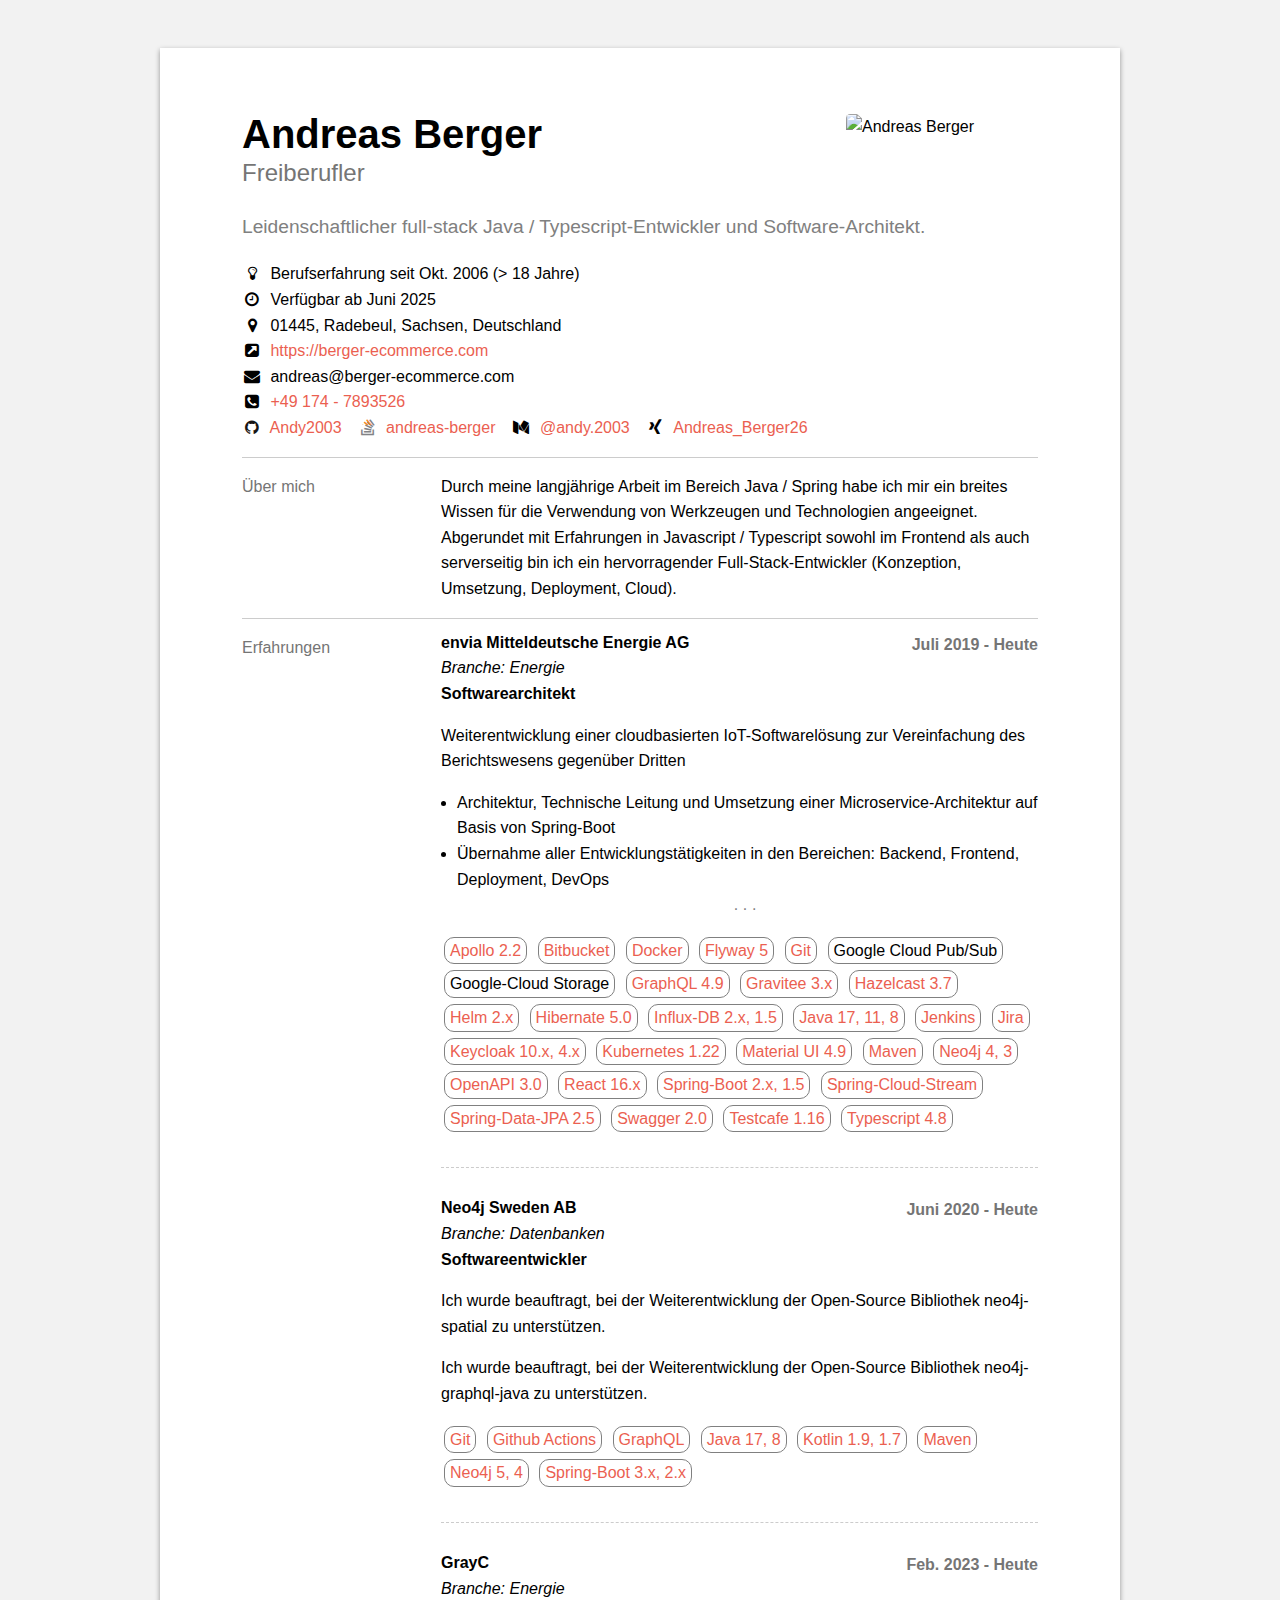
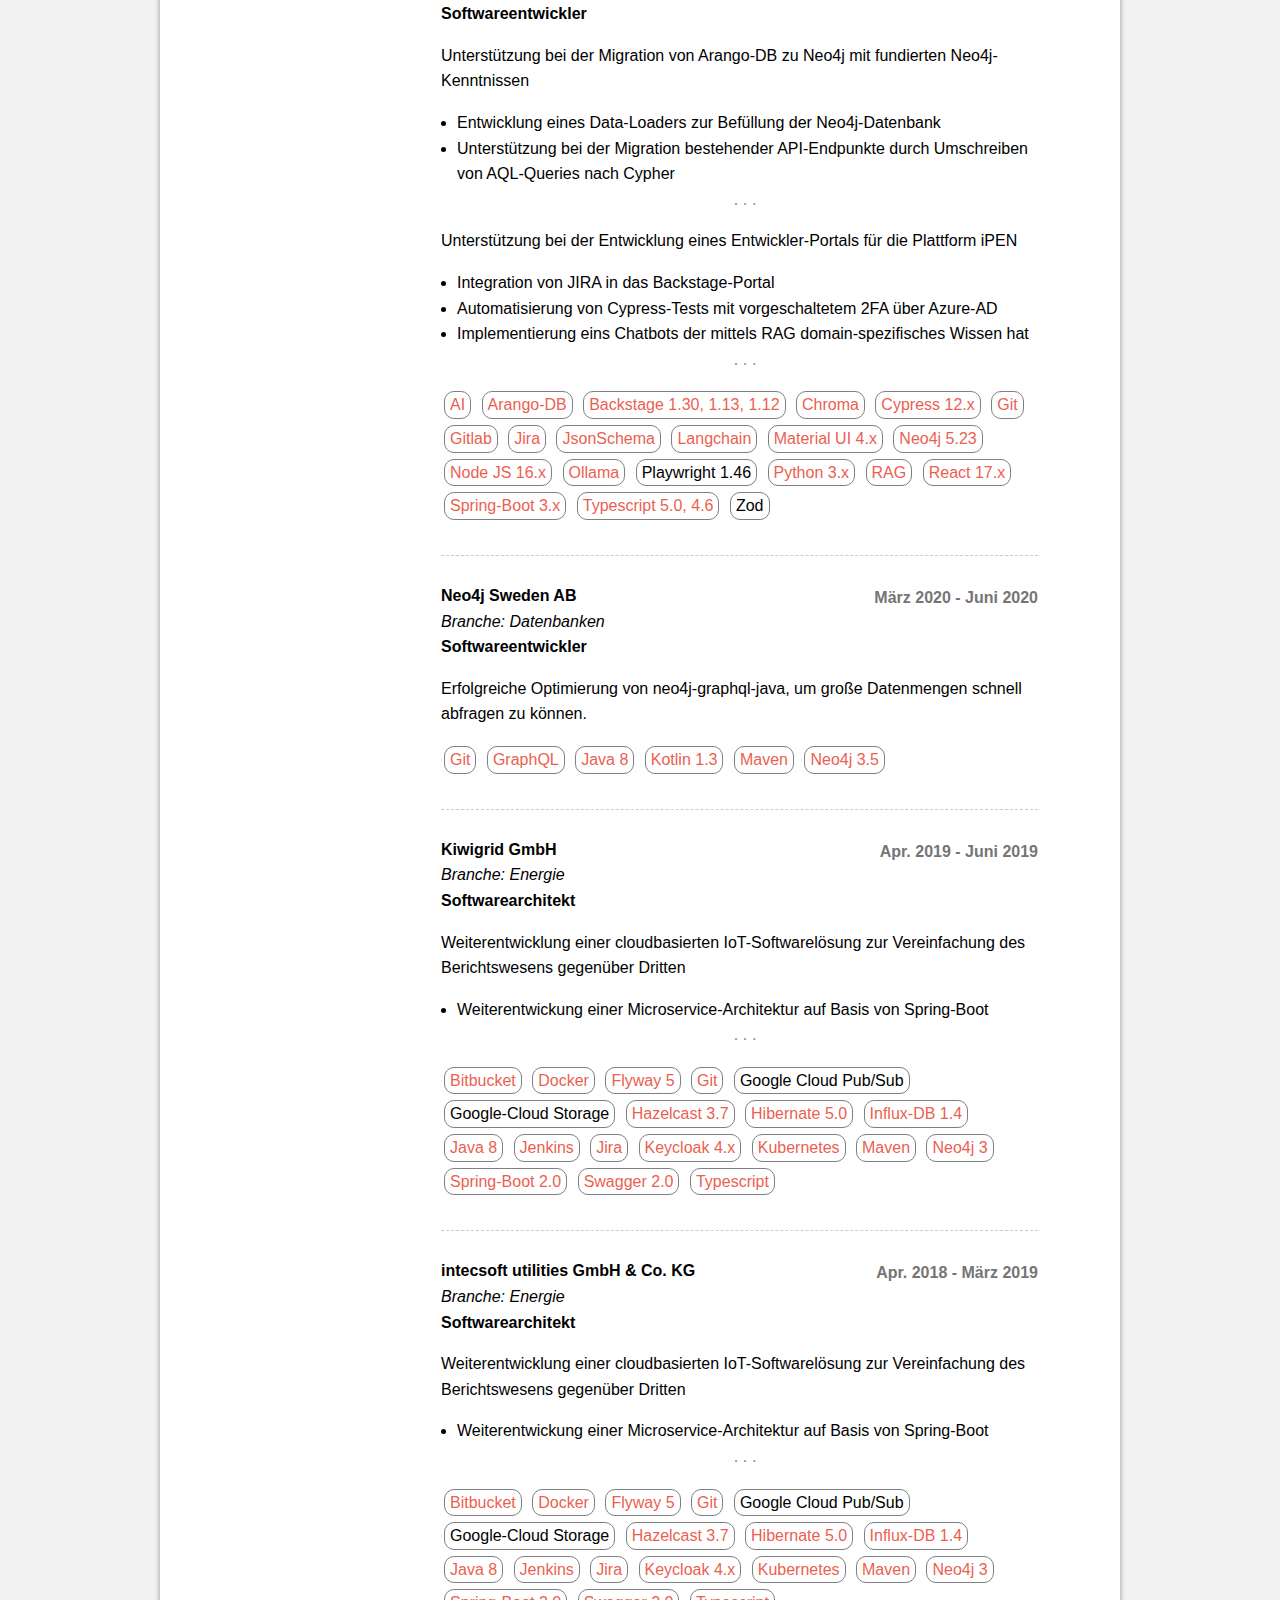
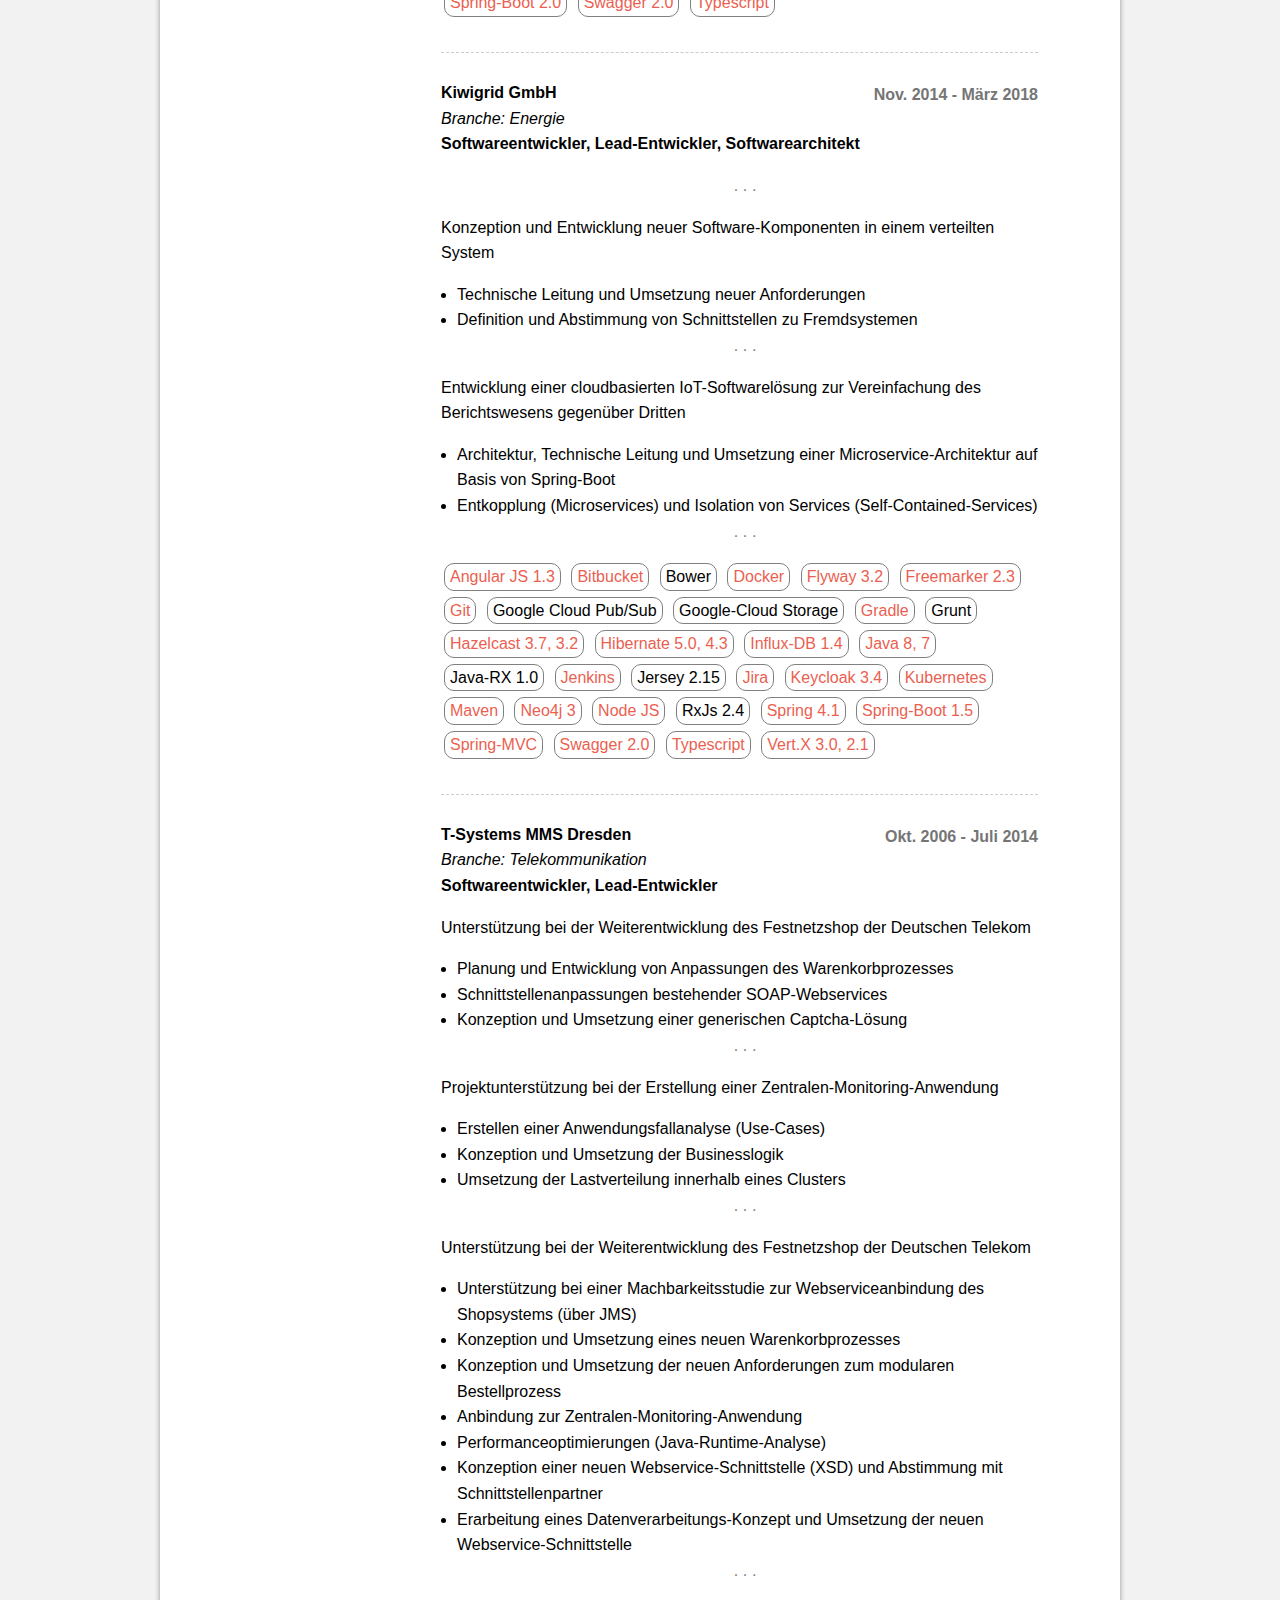
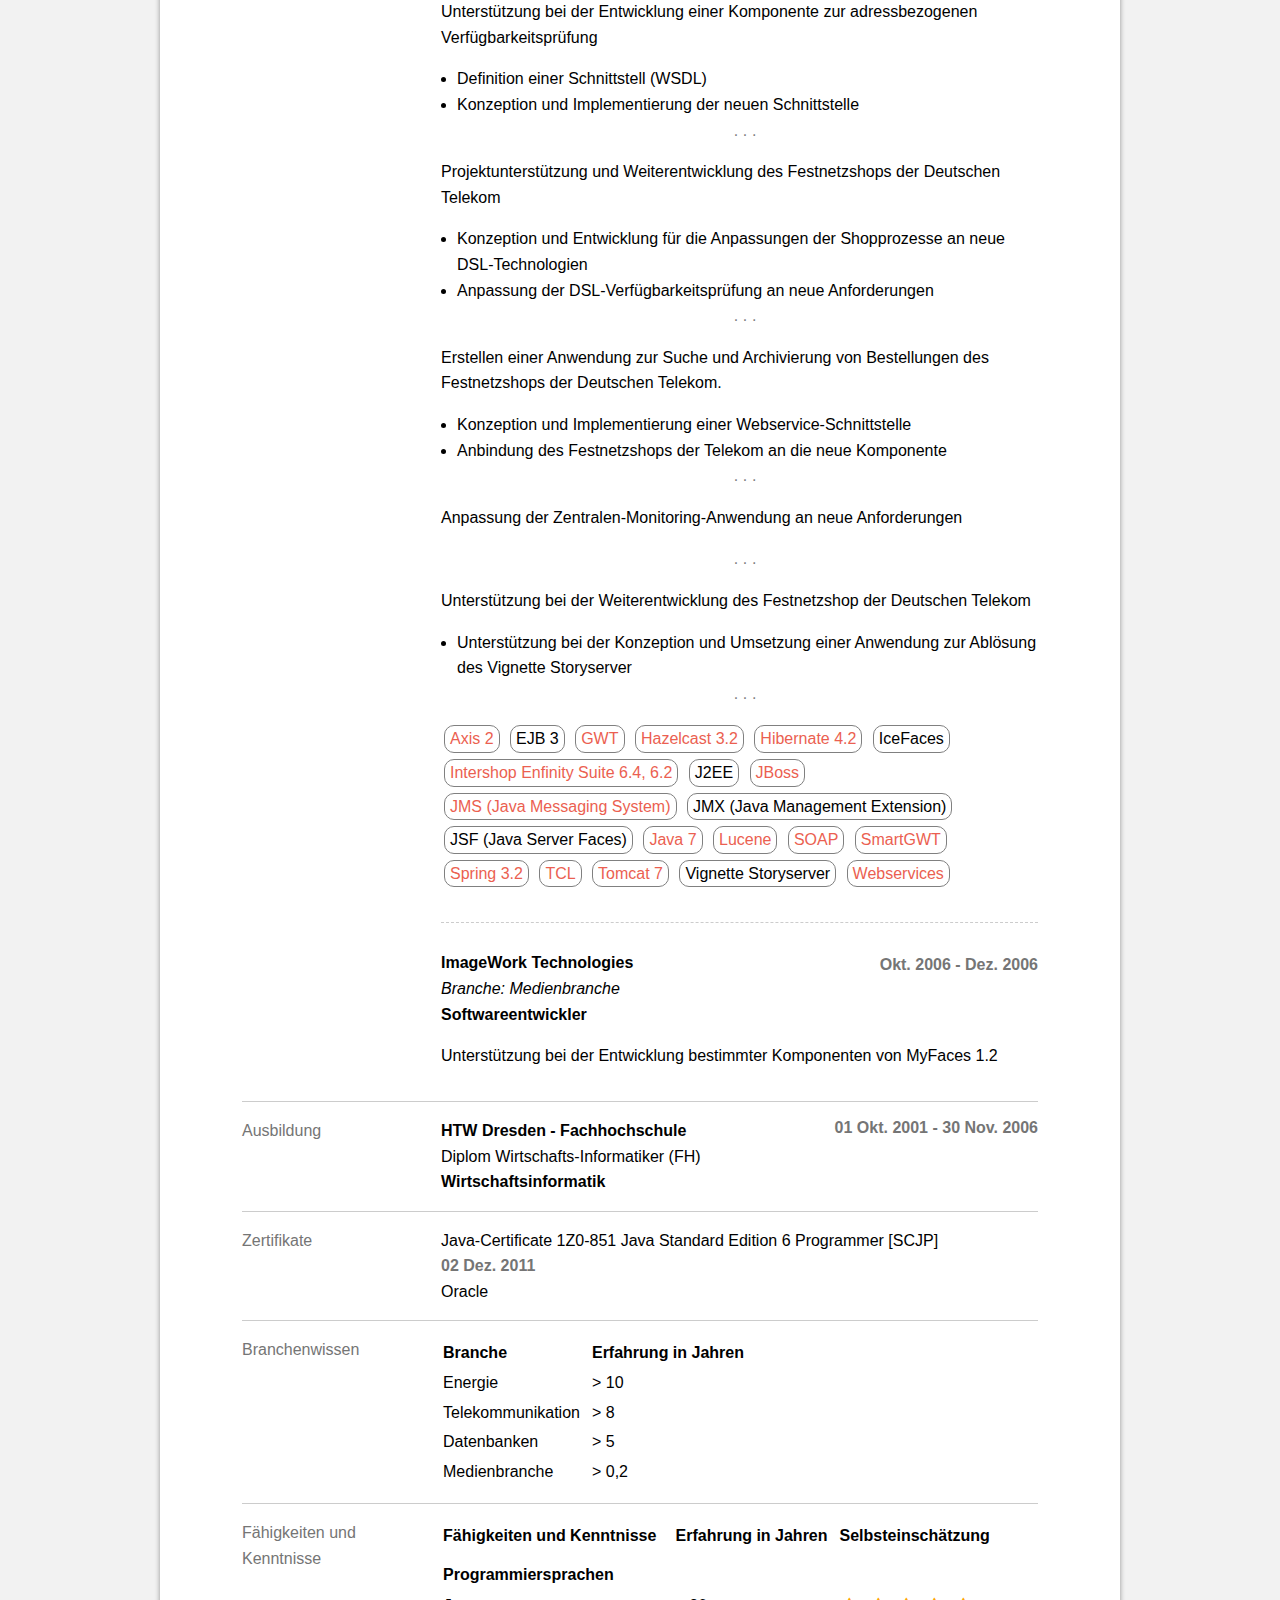
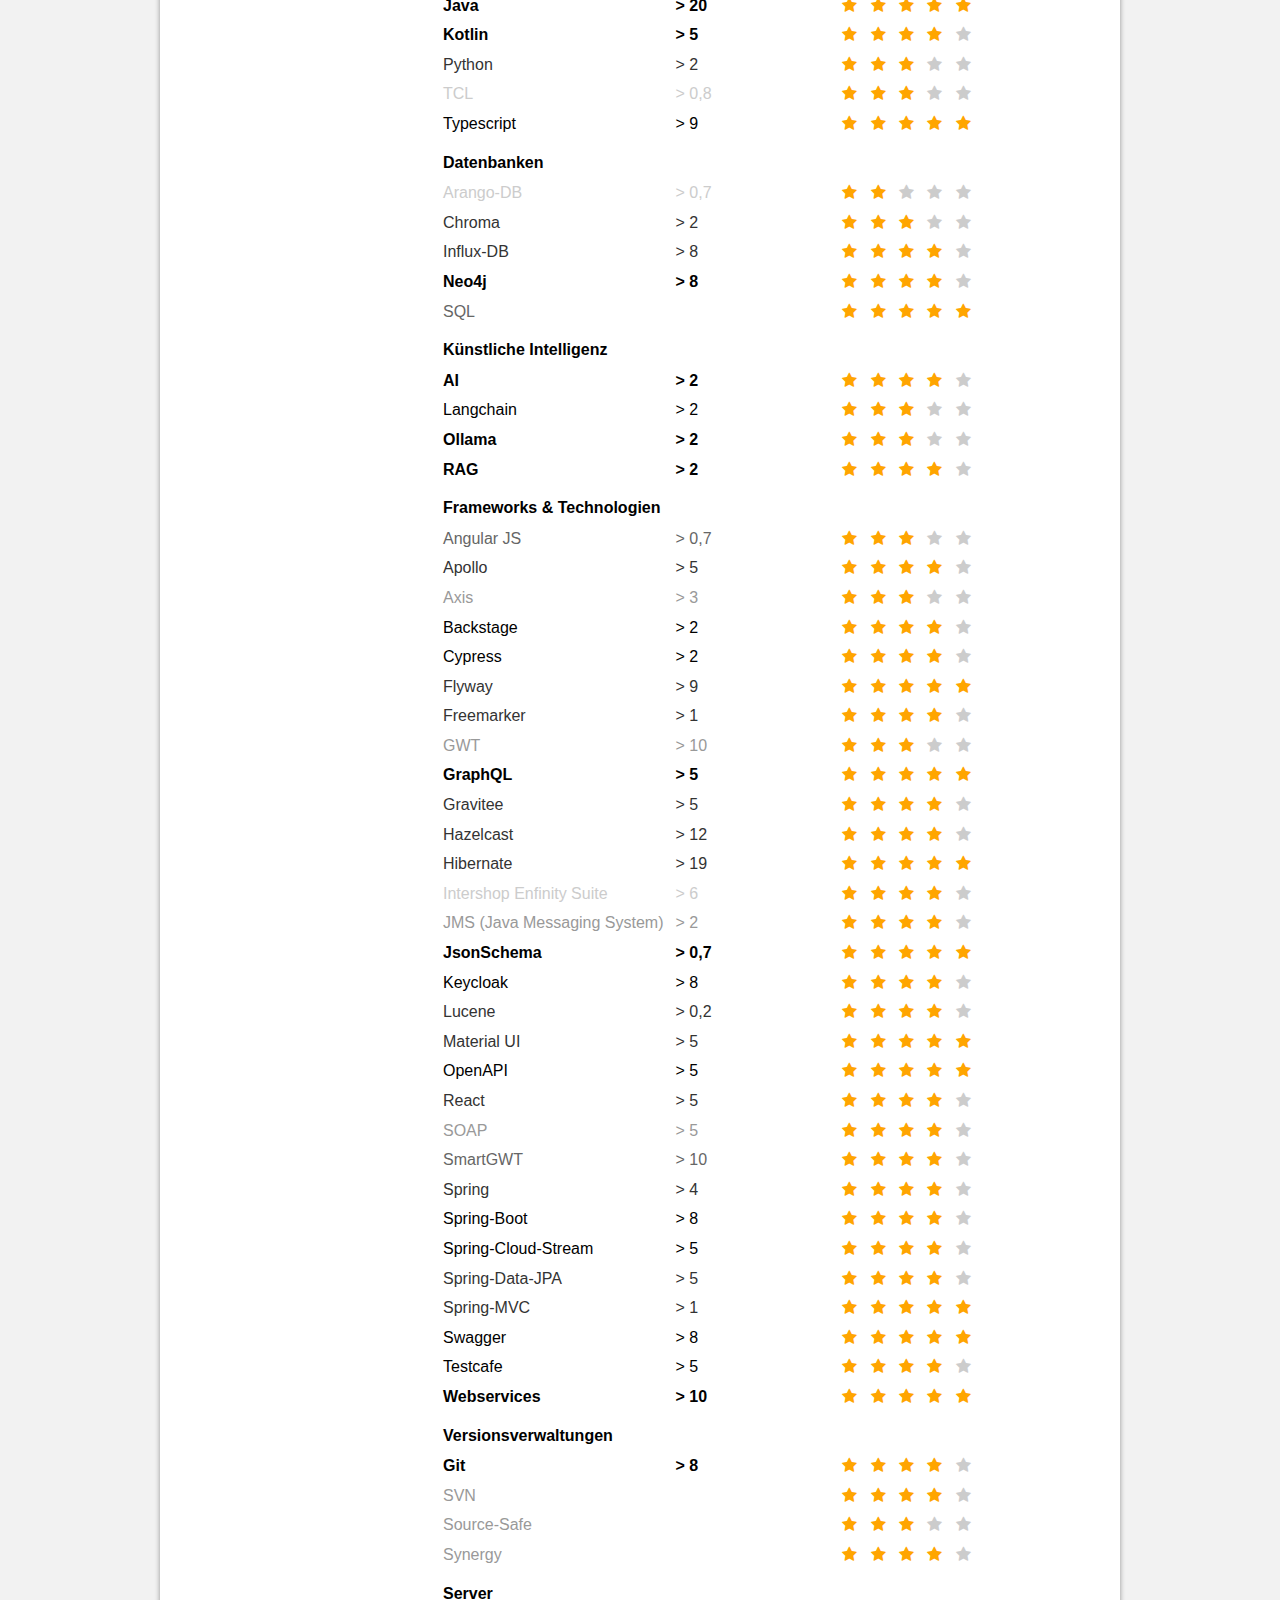
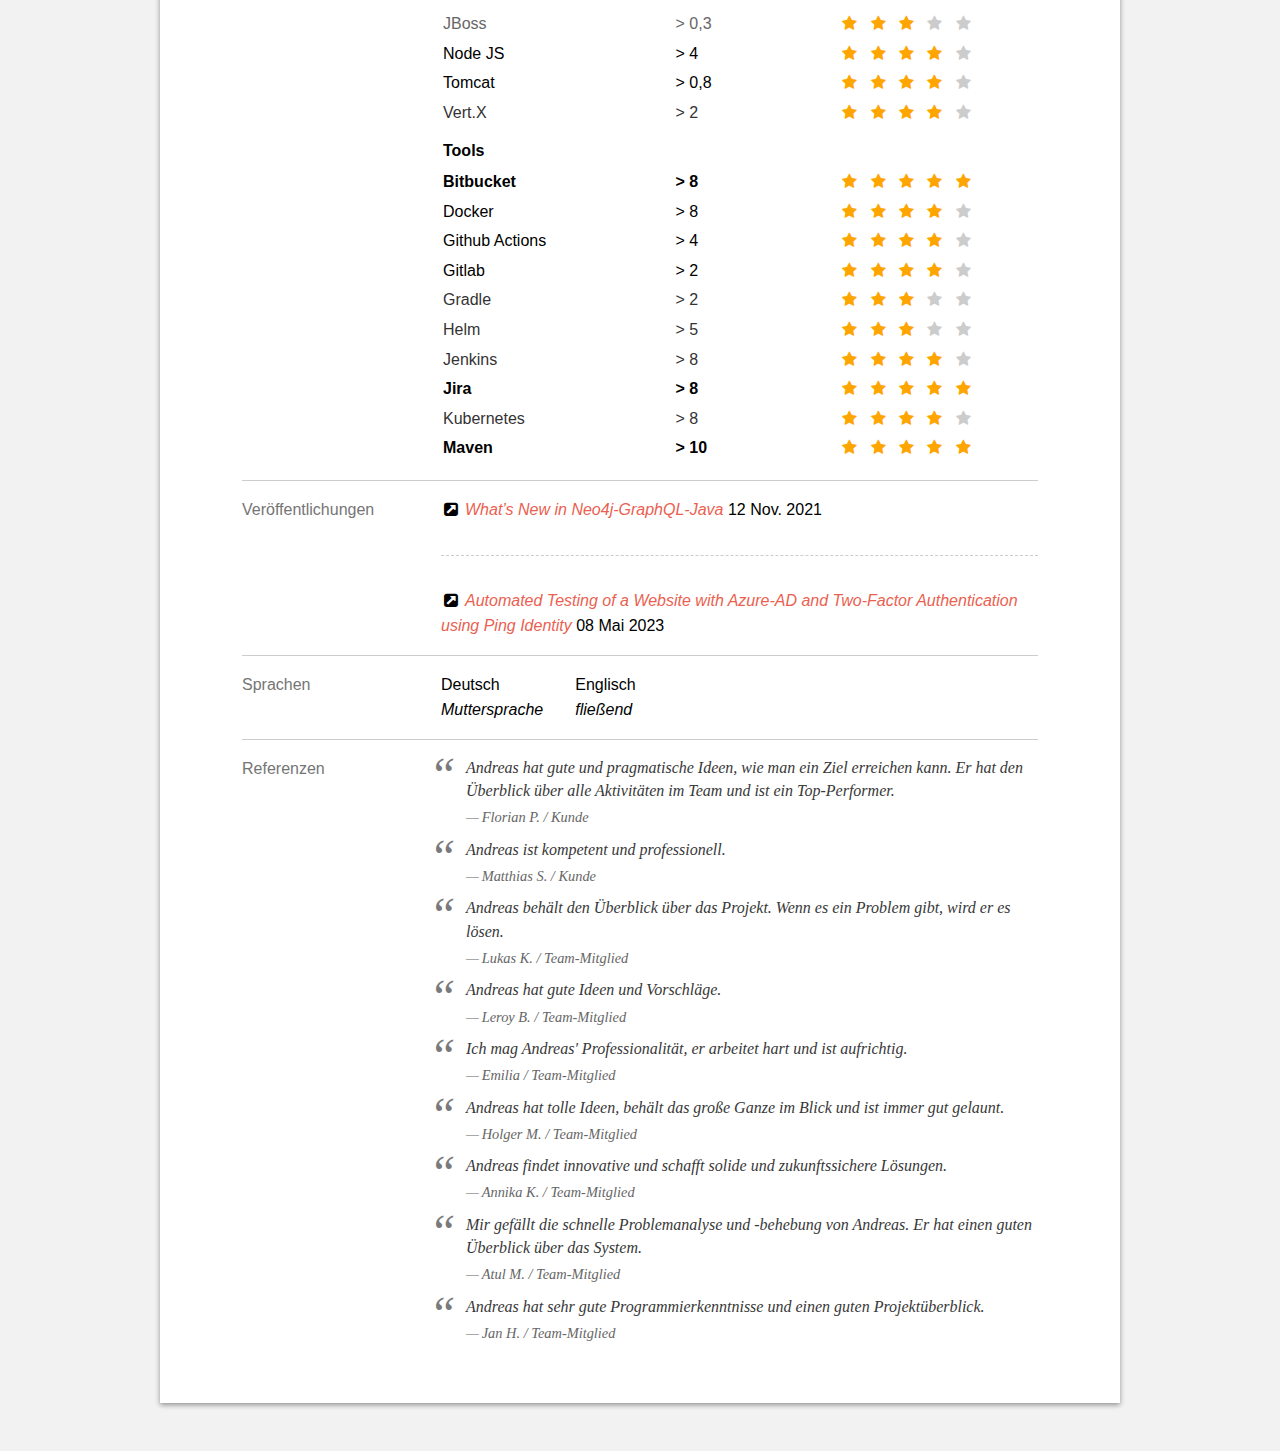
==== commit ca9555ea: "update resume" ====
--- a/index.html
+++ b/index.html
@@ -23,11 +23,11 @@
                     <div id="experience">
                         <span class="fa fa-lightbulb-o"></span>
                         Berufserfahrung seit Okt. 2006
-                        (&gt; 16 Jahre)
+                        (&gt; 18 Jahre)
                     </div>
                     <div id="availability">
                         <span class="fa fa-clock-o"></span>
-                        Verfügbar ab Okt. 2023
+                        Verfügbar ab Juni 2025
                     </div>
                     <div id="location">
                         <span class="fa fa-map-marker"></span>
@@ -141,147 +141,176 @@
                         </ul>
 
                         <ul class="work-experience">
+                            <li class="clickableBadge">
+                                <a href="#skill_Apollo">
+                                    Apollo
+                                    2.2
+                                </a>
+                            </li>
+                            <li class="clickableBadge">
+                                <a href="#skill_Bitbucket">
+                                    Bitbucket
+                                </a>
+                            </li>
+                            <li class="clickableBadge">
+                                <a href="#skill_Docker">
+                                    Docker
+                                </a>
+                            </li>
+                            <li class="clickableBadge">
+                                <a href="#skill_Flyway">
+                                    Flyway
+                                    5
+                                </a>
+                            </li>
+                            <li class="clickableBadge">
+                                <a href="#skill_Git">
+                                    Git
+                                </a>
+                            </li>
                             <li>
-                                    <span class="badge">Apollo
-                                            2.2
-                                    </span>
+
+                                Google Cloud Pub/Sub
+
                             </li>
                             <li>
-                                    <span class="badge">Bitbucket
-                                    </span>
-                            </li>
-                            <li>
-                                    <span class="badge">Docker
-                                    </span>
-                            </li>
-                            <li>
-                                    <span class="badge">Flyway
-                                            5
-                                    </span>
-                            </li>
-                            <li>
-                                    <span class="badge">Git
-                                    </span>
-                            </li>
-                            <li>
-                                    <span class="badge">Google Cloud Pub/Sub
-                                    </span>
-                            </li>
-                            <li>
-                                    <span class="badge">Google-Cloud Storage
-                                    </span>
-                            </li>
-                            <li>
-                                    <span class="badge">GraphQL
-                                            4.9
-                                    </span>
-                            </li>
-                            <li>
-                                    <span class="badge">Gravitee
-                                            3.x
-                                    </span>
-                            </li>
-                            <li>
-                                    <span class="badge">Hazelcast
-                                            3.7
-                                    </span>
-                            </li>
-                            <li>
-                                    <span class="badge">Helm
-                                            2.x
-                                    </span>
-                            </li>
-                            <li>
-                                    <span class="badge">Hibernate
-                                            5.0
-                                    </span>
-                            </li>
-                            <li>
-                                    <span class="badge">Influx-DB
-                                            2.x,
-                                            1.5
-                                    </span>
-                            </li>
-                            <li>
-                                    <span class="badge">Java
-                                            17,
-                                            11,
-                                            8
-                                    </span>
-                            </li>
-                            <li>
-                                    <span class="badge">Jenkins
-                                    </span>
-                            </li>
-                            <li>
-                                    <span class="badge">Jira
-                                    </span>
-                            </li>
-                            <li>
-                                    <span class="badge">Keycloak
-                                            10.x,
-                                            4.x
-                                    </span>
-                            </li>
-                            <li>
-                                    <span class="badge">Kubernetes
-                                            1.22
-                                    </span>
-                            </li>
-                            <li>
-                                    <span class="badge">Material UI
-                                            4.9
-                                    </span>
-                            </li>
-                            <li>
-                                    <span class="badge">Maven
-                                    </span>
-                            </li>
-                            <li>
-                                    <span class="badge">Neo4j
-                                            4,
-                                            3
-                                    </span>
-                            </li>
-                            <li>
-                                    <span class="badge">OpenAPI
-                                            3.0
-                                    </span>
-                            </li>
-                            <li>
-                                    <span class="badge">React
-                                            16.x
-                                    </span>
-                            </li>
-                            <li>
-                                    <span class="badge">Spring-Boot
-                                            2.x,
-                                            1.5
-                                    </span>
-                            </li>
-                            <li>
-                                    <span class="badge">Spring-Cloud-Stream
-                                    </span>
-                            </li>
-                            <li>
-                                    <span class="badge">Spring-Data-JPA
-                                            2.5
-                                    </span>
-                            </li>
-                            <li>
-                                    <span class="badge">Swagger
-                                            2.0
-                                    </span>
-                            </li>
-                            <li>
-                                    <span class="badge">Testcafe
-                                            1.16
-                                    </span>
-                            </li>
-                            <li>
-                                    <span class="badge">Typescript
-                                            4.8
-                                    </span>
+
+                                Google-Cloud Storage
+
+                            </li>
+                            <li class="clickableBadge">
+                                <a href="#skill_GraphQL">
+                                    GraphQL
+                                    4.9
+                                </a>
+                            </li>
+                            <li class="clickableBadge">
+                                <a href="#skill_Gravitee">
+                                    Gravitee
+                                    3.x
+                                </a>
+                            </li>
+                            <li class="clickableBadge">
+                                <a href="#skill_Hazelcast">
+                                    Hazelcast
+                                    3.7
+                                </a>
+                            </li>
+                            <li class="clickableBadge">
+                                <a href="#skill_Helm">
+                                    Helm
+                                    2.x
+                                </a>
+                            </li>
+                            <li class="clickableBadge">
+                                <a href="#skill_Hibernate">
+                                    Hibernate
+                                    5.0
+                                </a>
+                            </li>
+                            <li class="clickableBadge">
+                                <a href="#skill_Influx-DB">
+                                    Influx-DB
+                                    2.x,
+                                    1.5
+                                </a>
+                            </li>
+                            <li class="clickableBadge">
+                                <a href="#skill_Java">
+                                    Java
+                                    17,
+                                    11,
+                                    8
+                                </a>
+                            </li>
+                            <li class="clickableBadge">
+                                <a href="#skill_Jenkins">
+                                    Jenkins
+                                </a>
+                            </li>
+                            <li class="clickableBadge">
+                                <a href="#skill_Jira">
+                                    Jira
+                                </a>
+                            </li>
+                            <li class="clickableBadge">
+                                <a href="#skill_Keycloak">
+                                    Keycloak
+                                    10.x,
+                                    4.x
+                                </a>
+                            </li>
+                            <li class="clickableBadge">
+                                <a href="#skill_Kubernetes">
+                                    Kubernetes
+                                    1.22
+                                </a>
+                            </li>
+                            <li class="clickableBadge">
+                                <a href="#skill_Material-UI">
+                                    Material UI
+                                    4.9
+                                </a>
+                            </li>
+                            <li class="clickableBadge">
+                                <a href="#skill_Maven">
+                                    Maven
+                                </a>
+                            </li>
+                            <li class="clickableBadge">
+                                <a href="#skill_Neo4j">
+                                    Neo4j
+                                    4,
+                                    3
+                                </a>
+                            </li>
+                            <li class="clickableBadge">
+                                <a href="#skill_OpenAPI">
+                                    OpenAPI
+                                    3.0
+                                </a>
+                            </li>
+                            <li class="clickableBadge">
+                                <a href="#skill_React">
+                                    React
+                                    16.x
+                                </a>
+                            </li>
+                            <li class="clickableBadge">
+                                <a href="#skill_Spring-Boot">
+                                    Spring-Boot
+                                    2.x,
+                                    1.5
+                                </a>
+                            </li>
+                            <li class="clickableBadge">
+                                <a href="#skill_Spring-Cloud-Stream">
+                                    Spring-Cloud-Stream
+                                </a>
+                            </li>
+                            <li class="clickableBadge">
+                                <a href="#skill_Spring-Data-JPA">
+                                    Spring-Data-JPA
+                                    2.5
+                                </a>
+                            </li>
+                            <li class="clickableBadge">
+                                <a href="#skill_Swagger">
+                                    Swagger
+                                    2.0
+                                </a>
+                            </li>
+                            <li class="clickableBadge">
+                                <a href="#skill_Testcafe">
+                                    Testcafe
+                                    1.16
+                                </a>
+                            </li>
+                            <li class="clickableBadge">
+                                <a href="#skill_Typescript">
+                                    Typescript
+                                    4.8
+                                </a>
                             </li>
                         </ul>
                     </div>
@@ -304,47 +333,62 @@
                             Softwareentwickler
                         </div>
                         <div class="summary">
+                            <p>Ich wurde beauftragt, bei der Weiterentwicklung der Open-Source Bibliothek neo4j-spatial
+                                zu unterstützen.</p>
+                        </div>
+                        <div class="summary">
                             <p>Ich wurde beauftragt, bei der Weiterentwicklung der Open-Source Bibliothek
                                 neo4j-graphql-java zu unterstützen.</p>
                         </div>
 
                         <ul class="work-experience">
-                            <li>
-                                    <span class="badge">Git
-                                    </span>
-                            </li>
-                            <li>
-                                    <span class="badge">Github Actions
-                                    </span>
-                            </li>
-                            <li>
-                                    <span class="badge">GraphQL
-                                    </span>
-                            </li>
-                            <li>
-                                    <span class="badge">Java
-                                            8
-                                    </span>
-                            </li>
-                            <li>
-                                    <span class="badge">Kotlin
-                                            1.7
-                                    </span>
-                            </li>
-                            <li>
-                                    <span class="badge">Maven
-                                    </span>
-                            </li>
-                            <li>
-                                    <span class="badge">Neo4j
-                                            5,
-                                            4
-                                    </span>
-                            </li>
-                            <li>
-                                    <span class="badge">Spring-Boot
-                                            2.x
-                                    </span>
+                            <li class="clickableBadge">
+                                <a href="#skill_Git">
+                                    Git
+                                </a>
+                            </li>
+                            <li class="clickableBadge">
+                                <a href="#skill_Github-Actions">
+                                    Github Actions
+                                </a>
+                            </li>
+                            <li class="clickableBadge">
+                                <a href="#skill_GraphQL">
+                                    GraphQL
+                                </a>
+                            </li>
+                            <li class="clickableBadge">
+                                <a href="#skill_Java">
+                                    Java
+                                    17,
+                                    8
+                                </a>
+                            </li>
+                            <li class="clickableBadge">
+                                <a href="#skill_Kotlin">
+                                    Kotlin
+                                    1.9,
+                                    1.7
+                                </a>
+                            </li>
+                            <li class="clickableBadge">
+                                <a href="#skill_Maven">
+                                    Maven
+                                </a>
+                            </li>
+                            <li class="clickableBadge">
+                                <a href="#skill_Neo4j">
+                                    Neo4j
+                                    5,
+                                    4
+                                </a>
+                            </li>
+                            <li class="clickableBadge">
+                                <a href="#skill_Spring-Boot">
+                                    Spring-Boot
+                                    3.x,
+                                    2.x
+                                </a>
                             </li>
                         </ul>
                     </div>
@@ -367,57 +411,138 @@
                             Softwareentwickler
                         </div>
                         <div class="summary">
+                            <p>Unterstützung bei der Migration von Arango-DB zu Neo4j mit fundierten
+                                Neo4j-Kenntnissen</p>
+                        </div>
+                        <ul class="highlights">
+                            <li>Entwicklung eines Data-Loaders zur Befüllung der Neo4j-Datenbank</li>
+                            <li>Unterstützung bei der Migration bestehender API-Endpunkte durch Umschreiben von
+                                AQL-Queries nach Cypher
+                            </li>
+                        </ul>
+                        <div class="summary">
                             <p>Unterstützung bei der Entwicklung eines Entwickler-Portals für die Plattform iPEN</p>
                         </div>
                         <ul class="highlights">
                             <li>Integration von JIRA in das Backstage-Portal</li>
                             <li>Automatisierung von Cypress-Tests mit vorgeschaltetem 2FA über Azure-AD</li>
+                            <li>Implementierung eins Chatbots der mittels RAG domain-spezifisches Wissen hat</li>
                         </ul>
 
                         <ul class="work-experience">
+                            <li class="clickableBadge">
+                                <a href="#skill_AI">
+                                    AI
+                                </a>
+                            </li>
+                            <li class="clickableBadge">
+                                <a href="#skill_Arango-DB">
+                                    Arango-DB
+                                </a>
+                            </li>
+                            <li class="clickableBadge">
+                                <a href="#skill_Backstage">
+                                    Backstage
+                                    1.30,
+                                    1.13,
+                                    1.12
+                                </a>
+                            </li>
+                            <li class="clickableBadge">
+                                <a href="#skill_Chroma">
+                                    Chroma
+                                </a>
+                            </li>
+                            <li class="clickableBadge">
+                                <a href="#skill_Cypress">
+                                    Cypress
+                                    12.x
+                                </a>
+                            </li>
+                            <li class="clickableBadge">
+                                <a href="#skill_Git">
+                                    Git
+                                </a>
+                            </li>
+                            <li class="clickableBadge">
+                                <a href="#skill_Gitlab">
+                                    Gitlab
+                                </a>
+                            </li>
+                            <li class="clickableBadge">
+                                <a href="#skill_Jira">
+                                    Jira
+                                </a>
+                            </li>
+                            <li class="clickableBadge">
+                                <a href="#skill_JsonSchema">
+                                    JsonSchema
+                                </a>
+                            </li>
+                            <li class="clickableBadge">
+                                <a href="#skill_Langchain">
+                                    Langchain
+                                </a>
+                            </li>
+                            <li class="clickableBadge">
+                                <a href="#skill_Material-UI">
+                                    Material UI
+                                    4.x
+                                </a>
+                            </li>
+                            <li class="clickableBadge">
+                                <a href="#skill_Neo4j">
+                                    Neo4j
+                                    5.23
+                                </a>
+                            </li>
+                            <li class="clickableBadge">
+                                <a href="#skill_Node-JS">
+                                    Node JS
+                                    16.x
+                                </a>
+                            </li>
+                            <li class="clickableBadge">
+                                <a href="#skill_Ollama">
+                                    Ollama
+                                </a>
+                            </li>
                             <li>
-                                    <span class="badge">Backstage
-                                            1.13,
-                                            1.12
-                                    </span>
+                                Playwright
+                                1.46
+                            </li>
+                            <li class="clickableBadge">
+                                <a href="#skill_Python">
+                                    Python
+                                    3.x
+                                </a>
+                            </li>
+                            <li class="clickableBadge">
+                                <a href="#skill_RAG">
+                                    RAG
+                                </a>
+                            </li>
+                            <li class="clickableBadge">
+                                <a href="#skill_React">
+                                    React
+                                    17.x
+                                </a>
+                            </li>
+                            <li class="clickableBadge">
+                                <a href="#skill_Spring-Boot">
+                                    Spring-Boot
+                                    3.x
+                                </a>
+                            </li>
+                            <li class="clickableBadge">
+                                <a href="#skill_Typescript">
+                                    Typescript
+                                    5.0,
+                                    4.6
+                                </a>
                             </li>
                             <li>
-                                    <span class="badge">Cypress
-                                            12.x
-                                    </span>
-                            </li>
-                            <li>
-                                    <span class="badge">Git
-                                    </span>
-                            </li>
-                            <li>
-                                    <span class="badge">Gitlab
-                                    </span>
-                            </li>
-                            <li>
-                                    <span class="badge">Jira
-                                    </span>
-                            </li>
-                            <li>
-                                    <span class="badge">Material UI
-                                            4.x
-                                    </span>
-                            </li>
-                            <li>
-                                    <span class="badge">Node JS
-                                            16.x
-                                    </span>
-                            </li>
-                            <li>
-                                    <span class="badge">React
-                                            17.x
-                                    </span>
-                            </li>
-                            <li>
-                                    <span class="badge">Typescript
-                                            5.0,
-                                            4.6
-                                    </span>
+                                Zod
                             </li>
                         </ul>
                     </div>
@@ -445,32 +570,38 @@
                         </div>
 
                         <ul class="work-experience">
-                            <li>
-                                    <span class="badge">Git
-                                    </span>
-                            </li>
-                            <li>
-                                    <span class="badge">GraphQL
-                                    </span>
-                            </li>
-                            <li>
-                                    <span class="badge">Java
-                                            8
-                                    </span>
-                            </li>
-                            <li>
-                                    <span class="badge">Kotlin
-                                            1.3
-                                    </span>
-                            </li>
-                            <li>
-                                    <span class="badge">Maven
-                                    </span>
-                            </li>
-                            <li>
-                                    <span class="badge">Neo4j
-                                            3.5
-                                    </span>
+                            <li class="clickableBadge">
+                                <a href="#skill_Git">
+                                    Git
+                                </a>
+                            </li>
+                            <li class="clickableBadge">
+                                <a href="#skill_GraphQL">
+                                    GraphQL
+                                </a>
+                            </li>
+                            <li class="clickableBadge">
+                                <a href="#skill_Java">
+                                    Java
+                                    8
+                                </a>
+                            </li>
+                            <li class="clickableBadge">
+                                <a href="#skill_Kotlin">
+                                    Kotlin
+                                    1.3
+                                </a>
+                            </li>
+                            <li class="clickableBadge">
+                                <a href="#skill_Maven">
+                                    Maven
+                                </a>
+                            </li>
+                            <li class="clickableBadge">
+                                <a href="#skill_Neo4j">
+                                    Neo4j
+                                    3.5
+                                </a>
                             </li>
                         </ul>
                     </div>
@@ -501,90 +632,109 @@
                         </ul>
 
                         <ul class="work-experience">
+                            <li class="clickableBadge">
+                                <a href="#skill_Bitbucket">
+                                    Bitbucket
+                                </a>
+                            </li>
+                            <li class="clickableBadge">
+                                <a href="#skill_Docker">
+                                    Docker
+                                </a>
+                            </li>
+                            <li class="clickableBadge">
+                                <a href="#skill_Flyway">
+                                    Flyway
+                                    5
+                                </a>
+                            </li>
+                            <li class="clickableBadge">
+                                <a href="#skill_Git">
+                                    Git
+                                </a>
+                            </li>
                             <li>
-                                    <span class="badge">Bitbucket
-                                    </span>
+
+                                Google Cloud Pub/Sub
+
                             </li>
                             <li>
-                                    <span class="badge">Docker
-                                    </span>
-                            </li>
-                            <li>
-                                    <span class="badge">Flyway
-                                            5
-                                    </span>
-                            </li>
-                            <li>
-                                    <span class="badge">Git
-                                    </span>
-                            </li>
-                            <li>
-                                    <span class="badge">Google Cloud Pub/Sub
-                                    </span>
-                            </li>
-                            <li>
-                                    <span class="badge">Google-Cloud Storage
-                                    </span>
-                            </li>
-                            <li>
-                                    <span class="badge">Hazelcast
-                                            3.7
-                                    </span>
-                            </li>
-                            <li>
-                                    <span class="badge">Hibernate
-                                            5.0
-                                    </span>
-                            </li>
-                            <li>
-                                    <span class="badge">Influx-DB
-                                            1.4
-                                    </span>
-                            </li>
-                            <li>
-                                    <span class="badge">Java
-                                            8
-                                    </span>
-                            </li>
-                            <li>
-                                    <span class="badge">Jenkins
-                                    </span>
-                            </li>
-                            <li>
-                                    <span class="badge">Jira
-                                    </span>
-                            </li>
-                            <li>
-                                    <span class="badge">Keycloak
-                                            4.x
-                                    </span>
-                            </li>
-                            <li>
-                                    <span class="badge">Kubernetes
-                                    </span>
-                            </li>
-                            <li>
-                                    <span class="badge">Maven
-                                    </span>
-                            </li>
-                            <li>
-                                    <span class="badge">Neo4j
-                                            3
-                                    </span>
-                            </li>
-                            <li>
-                                    <span class="badge">Spring-Boot
-                                            2.0
-                                    </span>
-                            </li>
-                            <li>
-                                    <span class="badge">Swagger
-                                            2.0
-                                    </span>
-                            </li>
-                            <li>
-                                    <span class="badge">Typescript
-                                    </span>
+
+                                Google-Cloud Storage
+
+                            </li>
+                            <li class="clickableBadge">
+                                <a href="#skill_Hazelcast">
+                                    Hazelcast
+                                    3.7
+                                </a>
+                            </li>
+                            <li class="clickableBadge">
+                                <a href="#skill_Hibernate">
+                                    Hibernate
+                                    5.0
+                                </a>
+                            </li>
+                            <li class="clickableBadge">
+                                <a href="#skill_Influx-DB">
+                                    Influx-DB
+                                    1.4
+                                </a>
+                            </li>
+                            <li class="clickableBadge">
+                                <a href="#skill_Java">
+                                    Java
+                                    8
+                                </a>
+                            </li>
+                            <li class="clickableBadge">
+                                <a href="#skill_Jenkins">
+                                    Jenkins
+                                </a>
+                            </li>
+                            <li class="clickableBadge">
+                                <a href="#skill_Jira">
+                                    Jira
+                                </a>
+                            </li>
+                            <li class="clickableBadge">
+                                <a href="#skill_Keycloak">
+                                    Keycloak
+                                    4.x
+                                </a>
+                            </li>
+                            <li class="clickableBadge">
+                                <a href="#skill_Kubernetes">
+                                    Kubernetes
+                                </a>
+                            </li>
+                            <li class="clickableBadge">
+                                <a href="#skill_Maven">
+                                    Maven
+                                </a>
+                            </li>
+                            <li class="clickableBadge">
+                                <a href="#skill_Neo4j">
+                                    Neo4j
+                                    3
+                                </a>
+                            </li>
+                            <li class="clickableBadge">
+                                <a href="#skill_Spring-Boot">
+                                    Spring-Boot
+                                    2.0
+                                </a>
+                            </li>
+                            <li class="clickableBadge">
+                                <a href="#skill_Swagger">
+                                    Swagger
+                                    2.0
+                                </a>
+                            </li>
+                            <li class="clickableBadge">
+                                <a href="#skill_Typescript">
+                                    Typescript
+                                </a>
                             </li>
                         </ul>
                     </div>
@@ -615,90 +765,109 @@
                         </ul>
 
                         <ul class="work-experience">
+                            <li class="clickableBadge">
+                                <a href="#skill_Bitbucket">
+                                    Bitbucket
+                                </a>
+                            </li>
+                            <li class="clickableBadge">
+                                <a href="#skill_Docker">
+                                    Docker
+                                </a>
+                            </li>
+                            <li class="clickableBadge">
+                                <a href="#skill_Flyway">
+                                    Flyway
+                                    5
+                                </a>
+                            </li>
+                            <li class="clickableBadge">
+                                <a href="#skill_Git">
+                                    Git
+                                </a>
+                            </li>
                             <li>
-                                    <span class="badge">Bitbucket
-                                    </span>
+
+                                Google Cloud Pub/Sub
+
                             </li>
                             <li>
-                                    <span class="badge">Docker
-                                    </span>
-                            </li>
-                            <li>
-                                    <span class="badge">Flyway
-                                            5
-                                    </span>
-                            </li>
-                            <li>
-                                    <span class="badge">Git
-                                    </span>
-                            </li>
-                            <li>
-                                    <span class="badge">Google Cloud Pub/Sub
-                                    </span>
-                            </li>
-                            <li>
-                                    <span class="badge">Google-Cloud Storage
-                                    </span>
-                            </li>
-                            <li>
-                                    <span class="badge">Hazelcast
-                                            3.7
-                                    </span>
-                            </li>
-                            <li>
-                                    <span class="badge">Hibernate
-                                            5.0
-                                    </span>
-                            </li>
-                            <li>
-                                    <span class="badge">Influx-DB
-                                            1.4
-                                    </span>
-                            </li>
-                            <li>
-                                    <span class="badge">Java
-                                            8
-                                    </span>
-                            </li>
-                            <li>
-                                    <span class="badge">Jenkins
-                                    </span>
-                            </li>
-                            <li>
-                                    <span class="badge">Jira
-                                    </span>
-                            </li>
-                            <li>
-                                    <span class="badge">Keycloak
-                                            4.x
-                                    </span>
-                            </li>
-                            <li>
-                                    <span class="badge">Kubernetes
-                                    </span>
-                            </li>
-                            <li>
-                                    <span class="badge">Maven
-                                    </span>
-                            </li>
-                            <li>
-                                    <span class="badge">Neo4j
-                                            3
-                                    </span>
-                            </li>
-                            <li>
-                                    <span class="badge">Spring-Boot
-                                            2.0
-                                    </span>
-                            </li>
-                            <li>
-                                    <span class="badge">Swagger
-                                            2.0
-                                    </span>
-                            </li>
-                            <li>
-                                    <span class="badge">Typescript
-                                    </span>
+
+                                Google-Cloud Storage
+
+                            </li>
+                            <li class="clickableBadge">
+                                <a href="#skill_Hazelcast">
+                                    Hazelcast
+                                    3.7
+                                </a>
+                            </li>
+                            <li class="clickableBadge">
+                                <a href="#skill_Hibernate">
+                                    Hibernate
+                                    5.0
+                                </a>
+                            </li>
+                            <li class="clickableBadge">
+                                <a href="#skill_Influx-DB">
+                                    Influx-DB
+                                    1.4
+                                </a>
+                            </li>
+                            <li class="clickableBadge">
+                                <a href="#skill_Java">
+                                    Java
+                                    8
+                                </a>
+                            </li>
+                            <li class="clickableBadge">
+                                <a href="#skill_Jenkins">
+                                    Jenkins
+                                </a>
+                            </li>
+                            <li class="clickableBadge">
+                                <a href="#skill_Jira">
+                                    Jira
+                                </a>
+                            </li>
+                            <li class="clickableBadge">
+                                <a href="#skill_Keycloak">
+                                    Keycloak
+                                    4.x
+                                </a>
+                            </li>
+                            <li class="clickableBadge">
+                                <a href="#skill_Kubernetes">
+                                    Kubernetes
+                                </a>
+                            </li>
+                            <li class="clickableBadge">
+                                <a href="#skill_Maven">
+                                    Maven
+                                </a>
+                            </li>
+                            <li class="clickableBadge">
+                                <a href="#skill_Neo4j">
+                                    Neo4j
+                                    3
+                                </a>
+                            </li>
+                            <li class="clickableBadge">
+                                <a href="#skill_Spring-Boot">
+                                    Spring-Boot
+                                    2.0
+                                </a>
+                            </li>
+                            <li class="clickableBadge">
+                                <a href="#skill_Swagger">
+                                    Swagger
+                                    2.0
+                                </a>
+                            </li>
+                            <li class="clickableBadge">
+                                <a href="#skill_Typescript">
+                                    Typescript
+                                </a>
                             </li>
                         </ul>
                     </div>
@@ -743,149 +912,180 @@
                         </ul>
 
                         <ul class="work-experience">
+                            <li class="clickableBadge">
+                                <a href="#skill_Angular-JS">
+                                    Angular JS
+                                    1.3
+                                </a>
+                            </li>
+                            <li class="clickableBadge">
+                                <a href="#skill_Bitbucket">
+                                    Bitbucket
+                                </a>
+                            </li>
                             <li>
-                                    <span class="badge">Angular JS
-                                            1.3
-                                    </span>
+
+                                Bower
+
+                            </li>
+                            <li class="clickableBadge">
+                                <a href="#skill_Docker">
+                                    Docker
+                                </a>
+                            </li>
+                            <li class="clickableBadge">
+                                <a href="#skill_Flyway">
+                                    Flyway
+                                    3.2
+                                </a>
+                            </li>
+                            <li class="clickableBadge">
+                                <a href="#skill_Freemarker">
+                                    Freemarker
+                                    2.3
+                                </a>
+                            </li>
+                            <li class="clickableBadge">
+                                <a href="#skill_Git">
+                                    Git
+                                </a>
                             </li>
                             <li>
-                                    <span class="badge">Bitbucket
-                                    </span>
+
+                                Google Cloud Pub/Sub
+
                             </li>
                             <li>
-                                    <span class="badge">Bower
-                                    </span>
+
+                                Google-Cloud Storage
+
+                            </li>
+                            <li class="clickableBadge">
+                                <a href="#skill_Gradle">
+                                    Gradle
+                                </a>
                             </li>
                             <li>
-                                    <span class="badge">Docker
-                                    </span>
+
+                                Grunt
+
+                            </li>
+                            <li class="clickableBadge">
+                                <a href="#skill_Hazelcast">
+                                    Hazelcast
+                                    3.7,
+                                    3.2
+                                </a>
+                            </li>
+                            <li class="clickableBadge">
+                                <a href="#skill_Hibernate">
+                                    Hibernate
+                                    5.0,
+                                    4.3
+                                </a>
+                            </li>
+                            <li class="clickableBadge">
+                                <a href="#skill_Influx-DB">
+                                    Influx-DB
+                                    1.4
+                                </a>
+                            </li>
+                            <li class="clickableBadge">
+                                <a href="#skill_Java">
+                                    Java
+                                    8,
+                                    7
+                                </a>
                             </li>
                             <li>
-                                    <span class="badge">Flyway
-                                            3.2
-                                    </span>
+
+                                Java-RX
+                                1.0
+
+                            </li>
+                            <li class="clickableBadge">
+                                <a href="#skill_Jenkins">
+                                    Jenkins
+                                </a>
                             </li>
                             <li>
-                                    <span class="badge">Freemarker
-                                            2.3
-                                    </span>
+
+                                Jersey
+                                2.15
+
+                            </li>
+                            <li class="clickableBadge">
+                                <a href="#skill_Jira">
+                                    Jira
+                                </a>
+                            </li>
+                            <li class="clickableBadge">
+                                <a href="#skill_Keycloak">
+                                    Keycloak
+                                    3.4
+                                </a>
+                            </li>
+                            <li class="clickableBadge">
+                                <a href="#skill_Kubernetes">
+                                    Kubernetes
+                                </a>
+                            </li>
+                            <li class="clickableBadge">
+                                <a href="#skill_Maven">
+                                    Maven
+                                </a>
+                            </li>
+                            <li class="clickableBadge">
+                                <a href="#skill_Neo4j">
+                                    Neo4j
+                                    3
+                                </a>
+                            </li>
+                            <li class="clickableBadge">
+                                <a href="#skill_Node-JS">
+                                    Node JS
+                                </a>
                             </li>
                             <li>
-                                    <span class="badge">Git
-                                    </span>
-                            </li>
-                            <li>
-                                    <span class="badge">Google Cloud Pub/Sub
-                                    </span>
-                            </li>
-                            <li>
-                                    <span class="badge">Google-Cloud Storage
-                                    </span>
-                            </li>
-                            <li>
-                                    <span class="badge">Gradle
-                                    </span>
-                            </li>
-                            <li>
-                                    <span class="badge">Grunt
-                                    </span>
-                            </li>
-                            <li>
-                                    <span class="badge">Hazelcast
-                                            3.7,
-                                            3.2
-                                    </span>
-                            </li>
-                            <li>
-                                    <span class="badge">Hibernate
-                                            5.0,
-                                            4.3
-                                    </span>
-                            </li>
-                            <li>
-                                    <span class="badge">Influx-DB
-                                            1.4
-                                    </span>
-                            </li>
-                            <li>
-                                    <span class="badge">Java
-                                            8,
-                                            7
-                                    </span>
-                            </li>
-                            <li>
-                                    <span class="badge">Java-RX
-                                            1.0
-                                    </span>
-                            </li>
-                            <li>
-                                    <span class="badge">Jenkins
-                                    </span>
-                            </li>
-                            <li>
-                                    <span class="badge">Jersey
-                                            2.15
-                                    </span>
-                            </li>
-                            <li>
-                                    <span class="badge">Jira
-                                    </span>
-                            </li>
-                            <li>
-                                    <span class="badge">Keycloak
-                                            3.4
-                                    </span>
-                            </li>
-                            <li>
-                                    <span class="badge">Kubernetes
-                                    </span>
-                            </li>
-                            <li>
-                                    <span class="badge">Maven
-                                    </span>
-                            </li>
-                            <li>
-                                    <span class="badge">Neo4j
-                                            3
-                                    </span>
-                            </li>
-                            <li>
-                                    <span class="badge">Node JS
-                                    </span>
-                            </li>
-                            <li>
-                                    <span class="badge">RxJs
-                                            2.4
-                                    </span>
-                            </li>
-                            <li>
-                                    <span class="badge">Spring
-                                            4.1
-                                    </span>
-                            </li>
-                            <li>
-                                    <span class="badge">Spring-Boot
-                                            1.5
-                                    </span>
-                            </li>
-                            <li>
-                                    <span class="badge">Swagger
-                                            2.0
-                                    </span>
-                            </li>
-                            <li>
-                                    <span class="badge">Typescript
-                                    </span>
-                            </li>
-                            <li>
-                                    <span class="badge">Vert.X
-                                            3.0,
-                                            2.1
-                                    </span>
-                            </li>
-                            <li>
-                                    <span class="badge">spring-mvc
-                                    </span>
+
+                                RxJs
+                                2.4
+
+                            </li>
+                            <li class="clickableBadge">
+                                <a href="#skill_Spring">
+                                    Spring
+                                    4.1
+                                </a>
+                            </li>
+                            <li class="clickableBadge">
+                                <a href="#skill_Spring-Boot">
+                                    Spring-Boot
+                                    1.5
+                                </a>
+                            </li>
+                            <li class="clickableBadge">
+                                <a href="#skill_Spring-MVC">
+                                    Spring-MVC
+                                </a>
+                            </li>
+                            <li class="clickableBadge">
+                                <a href="#skill_Swagger">
+                                    Swagger
+                                    2.0
+                                </a>
+                            </li>
+                            <li class="clickableBadge">
+                                <a href="#skill_Typescript">
+                                    Typescript
+                                </a>
+                            </li>
+                            <li class="clickableBadge">
+                                <a href="#skill_Vert.X">
+                                    Vert.X
+                                    3.0,
+                                    2.1
+                                </a>
                             </li>
                         </ul>
                     </div>
@@ -982,98 +1182,119 @@
                         </ul>
 
                         <ul class="work-experience">
+                            <li class="clickableBadge">
+                                <a href="#skill_Axis">
+                                    Axis
+                                    2
+                                </a>
+                            </li>
                             <li>
-                                    <span class="badge">Axis
-                                            2
-                                    </span>
+
+                                EJB
+                                3
+
+                            </li>
+                            <li class="clickableBadge">
+                                <a href="#skill_GWT">
+                                    GWT
+                                </a>
+                            </li>
+                            <li class="clickableBadge">
+                                <a href="#skill_Hazelcast">
+                                    Hazelcast
+                                    3.2
+                                </a>
+                            </li>
+                            <li class="clickableBadge">
+                                <a href="#skill_Hibernate">
+                                    Hibernate
+                                    4.2
+                                </a>
                             </li>
                             <li>
-                                    <span class="badge">EJB
-                                            3
-                                    </span>
+
+                                IceFaces
+
+                            </li>
+                            <li class="clickableBadge">
+                                <a href="#skill_Intershop-Enfinity-Suite">
+                                    Intershop Enfinity Suite
+                                    6.4,
+                                    6.2
+                                </a>
                             </li>
                             <li>
-                                    <span class="badge">GWT
-                                    </span>
+
+                                J2EE
+
+                            </li>
+                            <li class="clickableBadge">
+                                <a href="#skill_JBoss">
+                                    JBoss
+                                </a>
+                            </li>
+                            <li class="clickableBadge">
+                                <a href="#skill_JMS-(Java-Messaging-System)">
+                                    JMS (Java Messaging System)
+                                </a>
                             </li>
                             <li>
-                                    <span class="badge">Hazelcast
-                                            3.2
-                                    </span>
+
+                                JMX (Java Management Extension)
+
                             </li>
                             <li>
-                                    <span class="badge">Hibernate
-                                            4.2
-                                    </span>
+
+                                JSF (Java Server Faces)
+
+                            </li>
+                            <li class="clickableBadge">
+                                <a href="#skill_Java">
+                                    Java
+                                    7
+                                </a>
+                            </li>
+                            <li class="clickableBadge">
+                                <a href="#skill_Lucene">
+                                    Lucene
+                                </a>
+                            </li>
+                            <li class="clickableBadge">
+                                <a href="#skill_SOAP">
+                                    SOAP
+                                </a>
+                            </li>
+                            <li class="clickableBadge">
+                                <a href="#skill_SmartGWT">
+                                    SmartGWT
+                                </a>
+                            </li>
+                            <li class="clickableBadge">
+                                <a href="#skill_Spring">
+                                    Spring
+                                    3.2
+                                </a>
+                            </li>
+                            <li class="clickableBadge">
+                                <a href="#skill_TCL">
+                                    TCL
+                                </a>
+                            </li>
+                            <li class="clickableBadge">
+                                <a href="#skill_Tomcat">
+                                    Tomcat
+                                    7
+                                </a>
                             </li>
                             <li>
-                                    <span class="badge">IceFaces
-                                    </span>
-                            </li>
-                            <li>
-                                    <span class="badge">Intershop Enfinity Suite
-                                            6.4,
-                                            6.2
-                                    </span>
-                            </li>
-                            <li>
-                                    <span class="badge">J2EE
-                                    </span>
-                            </li>
-                            <li>
-                                    <span class="badge">JBoss
-                                    </span>
-                            </li>
-                            <li>
-                                    <span class="badge">JMS (Java Messaging System)
-                                    </span>
-                            </li>
-                            <li>
-                                    <span class="badge">JMX (Java Management Extension)
-                                    </span>
-                            </li>
-                            <li>
-                                    <span class="badge">JSF (Java Server Faces)
-                                    </span>
-                            </li>
-                            <li>
-                                    <span class="badge">Java
-                                            7
-                                    </span>
-                            </li>
-                            <li>
-                                    <span class="badge">Lucene
-                                    </span>
-                            </li>
-                            <li>
-                                    <span class="badge">SOAP
-                                    </span>
-                            </li>
-                            <li>
-                                    <span class="badge">SmartGWT
-                                    </span>
-                            </li>
-                            <li>
-                                    <span class="badge">Spring
-                                            3.2
-                                    </span>
-                            </li>
-                            <li>
-                                    <span class="badge">TCL
-                                    </span>
-                            </li>
-                            <li>
-                                    <span class="badge">Tomcat
-                                            7
-                                    </span>
-                            </li>
-                            <li>
-                                    <span class="badge">Vignette Storyserver
-                                    </span>
-                            </li>
-                            <li>
-                                    <span class="badge">Webservices
-                                    </span>
+
+                                Vignette Storyserver
+
+                            </li>
+                            <li class="clickableBadge">
+                                <a href="#skill_Webservices">
+                                    Webservices
+                                </a>
                             </li>
                         </ul>
                     </div>
@@ -1149,7 +1370,7 @@
                         <tbody>
                         <tr>
                             <td>Energie</td>
-                            <td>&gt; 9</td>
+                            <td>&gt; 10</td>
                         </tr>
                         <tr>
                             <td>Telekommunikation</td>
@@ -1157,7 +1378,7 @@
                         </tr>
                         <tr>
                             <td>Datenbanken</td>
-                            <td>&gt; 3</td>
+                            <td>&gt; 5</td>
                         </tr>
                         <tr>
                             <td>Medienbranche</td>
@@ -1181,8 +1402,8 @@
                             <td class="name" colspan="3">Programmiersprachen</td>
                         </tr>
                         <tr class="rating5">
-                            <td>Java</td>
-                            <td>&gt; 18</td>
+                            <td id="skill_Java">Java</td>
+                            <td>&gt; 20</td>
                             <td class="star">
                                 <span class="fa fa-star checked"></span>
                                 <span class="fa fa-star checked"></span>
@@ -1192,18 +1413,29 @@
                             </td>
                         </tr>
                         <tr class="rating5">
-                            <td>Kotlin</td>
-                            <td>&gt; 3</td>
-                            <td class="star">
-                                <span class="fa fa-star checked"></span>
-                                <span class="fa fa-star checked"></span>
-                                <span class="fa fa-star checked"></span>
-                                <span class="fa fa-star checked"></span>
+                            <td id="skill_Kotlin">Kotlin</td>
+                            <td>&gt; 5</td>
+                            <td class="star">
+                                <span class="fa fa-star checked"></span>
+                                <span class="fa fa-star checked"></span>
+                                <span class="fa fa-star checked"></span>
+                                <span class="fa fa-star checked"></span>
+                                <span class="fa fa-star"></span>
+                            </td>
+                        </tr>
+                        <tr class="rating3">
+                            <td id="skill_Python">Python</td>
+                            <td>&gt; 2</td>
+                            <td class="star">
+                                <span class="fa fa-star checked"></span>
+                                <span class="fa fa-star checked"></span>
+                                <span class="fa fa-star checked"></span>
+                                <span class="fa fa-star"></span>
                                 <span class="fa fa-star"></span>
                             </td>
                         </tr>
                         <tr class="rating0">
-                            <td>TCL</td>
+                            <td id="skill_TCL">TCL</td>
                             <td>&gt; 0,8</td>
                             <td class="star">
                                 <span class="fa fa-star checked"></span>
@@ -1214,8 +1446,8 @@
                             </td>
                         </tr>
                         <tr class="rating4">
-                            <td>Typescript</td>
-                            <td>&gt; 8</td>
+                            <td id="skill_Typescript">Typescript</td>
+                            <td>&gt; 9</td>
                             <td class="star">
                                 <span class="fa fa-star checked"></span>
                                 <span class="fa fa-star checked"></span>
@@ -1227,9 +1459,31 @@
                         <tr>
                             <td class="name" colspan="3">Datenbanken</td>
                         </tr>
+                        <tr class="rating0">
+                            <td id="skill_Arango-DB">Arango-DB</td>
+                            <td>&gt; 0,7</td>
+                            <td class="star">
+                                <span class="fa fa-star checked"></span>
+                                <span class="fa fa-star checked"></span>
+                                <span class="fa fa-star"></span>
+                                <span class="fa fa-star"></span>
+                                <span class="fa fa-star"></span>
+                            </td>
+                        </tr>
                         <tr class="rating3">
-                            <td>Influx-DB</td>
-                            <td>&gt; 6</td>
+                            <td id="skill_Chroma">Chroma</td>
+                            <td>&gt; 2</td>
+                            <td class="star">
+                                <span class="fa fa-star checked"></span>
+                                <span class="fa fa-star checked"></span>
+                                <span class="fa fa-star checked"></span>
+                                <span class="fa fa-star"></span>
+                                <span class="fa fa-star"></span>
+                            </td>
+                        </tr>
+                        <tr class="rating3">
+                            <td id="skill_Influx-DB">Influx-DB</td>
+                            <td>&gt; 8</td>
                             <td class="star">
                                 <span class="fa fa-star checked"></span>
                                 <span class="fa fa-star checked"></span>
@@ -1239,8 +1493,8 @@
                             </td>
                         </tr>
                         <tr class="rating5">
-                            <td>Neo4j</td>
-                            <td>&gt; 6</td>
+                            <td id="skill_Neo4j">Neo4j</td>
+                            <td>&gt; 8</td>
                             <td class="star">
                                 <span class="fa fa-star checked"></span>
                                 <span class="fa fa-star checked"></span>
@@ -1250,7 +1504,7 @@
                             </td>
                         </tr>
                         <tr class="rating2">
-                            <td>SQL</td>
+                            <td id="skill_SQL">SQL</td>
                             <td></td>
                             <td class="star">
                                 <span class="fa fa-star checked"></span>
@@ -1258,13 +1512,60 @@
                                 <span class="fa fa-star checked"></span>
                                 <span class="fa fa-star checked"></span>
                                 <span class="fa fa-star checked"></span>
+                            </td>
+                        </tr>
+                        <tr>
+                            <td class="name" colspan="3">Künstliche Intelligenz</td>
+                        </tr>
+                        <tr class="rating5">
+                            <td id="skill_AI">AI</td>
+                            <td>&gt; 2</td>
+                            <td class="star">
+                                <span class="fa fa-star checked"></span>
+                                <span class="fa fa-star checked"></span>
+                                <span class="fa fa-star checked"></span>
+                                <span class="fa fa-star checked"></span>
+                                <span class="fa fa-star"></span>
+                            </td>
+                        </tr>
+                        <tr class="rating4">
+                            <td id="skill_Langchain">Langchain</td>
+                            <td>&gt; 2</td>
+                            <td class="star">
+                                <span class="fa fa-star checked"></span>
+                                <span class="fa fa-star checked"></span>
+                                <span class="fa fa-star checked"></span>
+                                <span class="fa fa-star"></span>
+                                <span class="fa fa-star"></span>
+                            </td>
+                        </tr>
+                        <tr class="rating5">
+                            <td id="skill_Ollama">Ollama</td>
+                            <td>&gt; 2</td>
+                            <td class="star">
+                                <span class="fa fa-star checked"></span>
+                                <span class="fa fa-star checked"></span>
+                                <span class="fa fa-star checked"></span>
+                                <span class="fa fa-star"></span>
+                                <span class="fa fa-star"></span>
+                            </td>
+                        </tr>
+                        <tr class="rating5">
+                            <td id="skill_RAG">RAG</td>
+                            <td>&gt; 2</td>
+                            <td class="star">
+                                <span class="fa fa-star checked"></span>
+                                <span class="fa fa-star checked"></span>
+                                <span class="fa fa-star checked"></span>
+                                <span class="fa fa-star checked"></span>
+                                <span class="fa fa-star"></span>
                             </td>
                         </tr>
                         <tr>
                             <td class="name" colspan="3">Frameworks &amp; Technologien</td>
                         </tr>
                         <tr class="rating2">
-                            <td>Angular JS</td>
+                            <td id="skill_Angular-JS">Angular JS</td>
                             <td>&gt; 0,7</td>
                             <td class="star">
                                 <span class="fa fa-star checked"></span>
@@ -1275,7 +1576,238 @@
                             </td>
                         </tr>
                         <tr class="rating3">
-                            <td>Apollo</td>
+                            <td id="skill_Apollo">Apollo</td>
+                            <td>&gt; 5</td>
+                            <td class="star">
+                                <span class="fa fa-star checked"></span>
+                                <span class="fa fa-star checked"></span>
+                                <span class="fa fa-star checked"></span>
+                                <span class="fa fa-star checked"></span>
+                                <span class="fa fa-star"></span>
+                            </td>
+                        </tr>
+                        <tr class="rating1">
+                            <td id="skill_Axis">Axis</td>
+                            <td>&gt; 3</td>
+                            <td class="star">
+                                <span class="fa fa-star checked"></span>
+                                <span class="fa fa-star checked"></span>
+                                <span class="fa fa-star checked"></span>
+                                <span class="fa fa-star"></span>
+                                <span class="fa fa-star"></span>
+                            </td>
+                        </tr>
+                        <tr class="rating4">
+                            <td id="skill_Backstage">Backstage</td>
+                            <td>&gt; 2</td>
+                            <td class="star">
+                                <span class="fa fa-star checked"></span>
+                                <span class="fa fa-star checked"></span>
+                                <span class="fa fa-star checked"></span>
+                                <span class="fa fa-star checked"></span>
+                                <span class="fa fa-star"></span>
+                            </td>
+                        </tr>
+                        <tr class="rating4">
+                            <td id="skill_Cypress">Cypress</td>
+                            <td>&gt; 2</td>
+                            <td class="star">
+                                <span class="fa fa-star checked"></span>
+                                <span class="fa fa-star checked"></span>
+                                <span class="fa fa-star checked"></span>
+                                <span class="fa fa-star checked"></span>
+                                <span class="fa fa-star"></span>
+                            </td>
+                        </tr>
+                        <tr class="rating3">
+                            <td id="skill_Flyway">Flyway</td>
+                            <td>&gt; 9</td>
+                            <td class="star">
+                                <span class="fa fa-star checked"></span>
+                                <span class="fa fa-star checked"></span>
+                                <span class="fa fa-star checked"></span>
+                                <span class="fa fa-star checked"></span>
+                                <span class="fa fa-star checked"></span>
+                            </td>
+                        </tr>
+                        <tr class="rating3">
+                            <td id="skill_Freemarker">Freemarker</td>
+                            <td>&gt; 1</td>
+                            <td class="star">
+                                <span class="fa fa-star checked"></span>
+                                <span class="fa fa-star checked"></span>
+                                <span class="fa fa-star checked"></span>
+                                <span class="fa fa-star checked"></span>
+                                <span class="fa fa-star"></span>
+                            </td>
+                        </tr>
+                        <tr class="rating1">
+                            <td id="skill_GWT">GWT</td>
+                            <td>&gt; 10</td>
+                            <td class="star">
+                                <span class="fa fa-star checked"></span>
+                                <span class="fa fa-star checked"></span>
+                                <span class="fa fa-star checked"></span>
+                                <span class="fa fa-star"></span>
+                                <span class="fa fa-star"></span>
+                            </td>
+                        </tr>
+                        <tr class="rating5">
+                            <td id="skill_GraphQL">GraphQL</td>
+                            <td>&gt; 5</td>
+                            <td class="star">
+                                <span class="fa fa-star checked"></span>
+                                <span class="fa fa-star checked"></span>
+                                <span class="fa fa-star checked"></span>
+                                <span class="fa fa-star checked"></span>
+                                <span class="fa fa-star checked"></span>
+                            </td>
+                        </tr>
+                        <tr class="rating3">
+                            <td id="skill_Gravitee">Gravitee</td>
+                            <td>&gt; 5</td>
+                            <td class="star">
+                                <span class="fa fa-star checked"></span>
+                                <span class="fa fa-star checked"></span>
+                                <span class="fa fa-star checked"></span>
+                                <span class="fa fa-star checked"></span>
+                                <span class="fa fa-star"></span>
+                            </td>
+                        </tr>
+                        <tr class="rating3">
+                            <td id="skill_Hazelcast">Hazelcast</td>
+                            <td>&gt; 12</td>
+                            <td class="star">
+                                <span class="fa fa-star checked"></span>
+                                <span class="fa fa-star checked"></span>
+                                <span class="fa fa-star checked"></span>
+                                <span class="fa fa-star checked"></span>
+                                <span class="fa fa-star"></span>
+                            </td>
+                        </tr>
+                        <tr class="rating3">
+                            <td id="skill_Hibernate">Hibernate</td>
+                            <td>&gt; 19</td>
+                            <td class="star">
+                                <span class="fa fa-star checked"></span>
+                                <span class="fa fa-star checked"></span>
+                                <span class="fa fa-star checked"></span>
+                                <span class="fa fa-star checked"></span>
+                                <span class="fa fa-star checked"></span>
+                            </td>
+                        </tr>
+                        <tr class="rating0">
+                            <td id="skill_Intershop-Enfinity-Suite">Intershop Enfinity Suite</td>
+                            <td>&gt; 6</td>
+                            <td class="star">
+                                <span class="fa fa-star checked"></span>
+                                <span class="fa fa-star checked"></span>
+                                <span class="fa fa-star checked"></span>
+                                <span class="fa fa-star checked"></span>
+                                <span class="fa fa-star"></span>
+                            </td>
+                        </tr>
+                        <tr class="rating1">
+                            <td id="skill_JMS-(Java-Messaging-System)">JMS (Java Messaging System)</td>
+                            <td>&gt; 2</td>
+                            <td class="star">
+                                <span class="fa fa-star checked"></span>
+                                <span class="fa fa-star checked"></span>
+                                <span class="fa fa-star checked"></span>
+                                <span class="fa fa-star checked"></span>
+                                <span class="fa fa-star"></span>
+                            </td>
+                        </tr>
+                        <tr class="rating5">
+                            <td id="skill_JsonSchema">JsonSchema</td>
+                            <td>&gt; 0,7</td>
+                            <td class="star">
+                                <span class="fa fa-star checked"></span>
+                                <span class="fa fa-star checked"></span>
+                                <span class="fa fa-star checked"></span>
+                                <span class="fa fa-star checked"></span>
+                                <span class="fa fa-star checked"></span>
+                            </td>
+                        </tr>
+                        <tr class="rating4">
+                            <td id="skill_Keycloak">Keycloak</td>
+                            <td>&gt; 8</td>
+                            <td class="star">
+                                <span class="fa fa-star checked"></span>
+                                <span class="fa fa-star checked"></span>
+                                <span class="fa fa-star checked"></span>
+                                <span class="fa fa-star checked"></span>
+                                <span class="fa fa-star"></span>
+                            </td>
+                        </tr>
+                        <tr class="rating3">
+                            <td id="skill_Lucene">Lucene</td>
+                            <td>&gt; 0,2</td>
+                            <td class="star">
+                                <span class="fa fa-star checked"></span>
+                                <span class="fa fa-star checked"></span>
+                                <span class="fa fa-star checked"></span>
+                                <span class="fa fa-star checked"></span>
+                                <span class="fa fa-star"></span>
+                            </td>
+                        </tr>
+                        <tr class="rating3">
+                            <td id="skill_Material-UI">Material UI</td>
+                            <td>&gt; 5</td>
+                            <td class="star">
+                                <span class="fa fa-star checked"></span>
+                                <span class="fa fa-star checked"></span>
+                                <span class="fa fa-star checked"></span>
+                                <span class="fa fa-star checked"></span>
+                                <span class="fa fa-star checked"></span>
+                            </td>
+                        </tr>
+                        <tr class="rating4">
+                            <td id="skill_OpenAPI">OpenAPI</td>
+                            <td>&gt; 5</td>
+                            <td class="star">
+                                <span class="fa fa-star checked"></span>
+                                <span class="fa fa-star checked"></span>
+                                <span class="fa fa-star checked"></span>
+                                <span class="fa fa-star checked"></span>
+                                <span class="fa fa-star checked"></span>
+                            </td>
+                        </tr>
+                        <tr class="rating3">
+                            <td id="skill_React">React</td>
+                            <td>&gt; 5</td>
+                            <td class="star">
+                                <span class="fa fa-star checked"></span>
+                                <span class="fa fa-star checked"></span>
+                                <span class="fa fa-star checked"></span>
+                                <span class="fa fa-star checked"></span>
+                                <span class="fa fa-star"></span>
+                            </td>
+                        </tr>
+                        <tr class="rating1">
+                            <td id="skill_SOAP">SOAP</td>
+                            <td>&gt; 5</td>
+                            <td class="star">
+                                <span class="fa fa-star checked"></span>
+                                <span class="fa fa-star checked"></span>
+                                <span class="fa fa-star checked"></span>
+                                <span class="fa fa-star checked"></span>
+                                <span class="fa fa-star"></span>
+                            </td>
+                        </tr>
+                        <tr class="rating2">
+                            <td id="skill_SmartGWT">SmartGWT</td>
+                            <td>&gt; 10</td>
+                            <td class="star">
+                                <span class="fa fa-star checked"></span>
+                                <span class="fa fa-star checked"></span>
+                                <span class="fa fa-star checked"></span>
+                                <span class="fa fa-star checked"></span>
+                                <span class="fa fa-star"></span>
+                            </td>
+                        </tr>
+                        <tr class="rating3">
+                            <td id="skill_Spring">Spring</td>
                             <td>&gt; 4</td>
                             <td class="star">
                                 <span class="fa fa-star checked"></span>
@@ -1285,20 +1817,9 @@
                                 <span class="fa fa-star"></span>
                             </td>
                         </tr>
-                        <tr class="rating1">
-                            <td>Axis</td>
-                            <td>&gt; 3</td>
-                            <td class="star">
-                                <span class="fa fa-star checked"></span>
-                                <span class="fa fa-star checked"></span>
-                                <span class="fa fa-star checked"></span>
-                                <span class="fa fa-star"></span>
-                                <span class="fa fa-star"></span>
-                            </td>
-                        </tr>
                         <tr class="rating4">
-                            <td>Backstage</td>
-                            <td>&gt; 0,3</td>
+                            <td id="skill_Spring-Boot">Spring-Boot</td>
+                            <td>&gt; 8</td>
                             <td class="star">
                                 <span class="fa fa-star checked"></span>
                                 <span class="fa fa-star checked"></span>
@@ -1308,8 +1829,8 @@
                             </td>
                         </tr>
                         <tr class="rating4">
-                            <td>Cypress</td>
-                            <td>&gt; 0,3</td>
+                            <td id="skill_Spring-Cloud-Stream">Spring-Cloud-Stream</td>
+                            <td>&gt; 5</td>
                             <td class="star">
                                 <span class="fa fa-star checked"></span>
                                 <span class="fa fa-star checked"></span>
@@ -1319,7 +1840,29 @@
                             </td>
                         </tr>
                         <tr class="rating3">
-                            <td>Flyway</td>
+                            <td id="skill_Spring-Data-JPA">Spring-Data-JPA</td>
+                            <td>&gt; 5</td>
+                            <td class="star">
+                                <span class="fa fa-star checked"></span>
+                                <span class="fa fa-star checked"></span>
+                                <span class="fa fa-star checked"></span>
+                                <span class="fa fa-star checked"></span>
+                                <span class="fa fa-star"></span>
+                            </td>
+                        </tr>
+                        <tr class="rating3">
+                            <td id="skill_Spring-MVC">Spring-MVC</td>
+                            <td>&gt; 1</td>
+                            <td class="star">
+                                <span class="fa fa-star checked"></span>
+                                <span class="fa fa-star checked"></span>
+                                <span class="fa fa-star checked"></span>
+                                <span class="fa fa-star checked"></span>
+                                <span class="fa fa-star checked"></span>
+                            </td>
+                        </tr>
+                        <tr class="rating4">
+                            <td id="skill_Swagger">Swagger</td>
                             <td>&gt; 8</td>
                             <td class="star">
                                 <span class="fa fa-star checked"></span>
@@ -1329,239 +1872,19 @@
                                 <span class="fa fa-star checked"></span>
                             </td>
                         </tr>
-                        <tr class="rating3">
-                            <td>Freemarker</td>
-                            <td>&gt; 1</td>
-                            <td class="star">
-                                <span class="fa fa-star checked"></span>
-                                <span class="fa fa-star checked"></span>
-                                <span class="fa fa-star checked"></span>
-                                <span class="fa fa-star checked"></span>
-                                <span class="fa fa-star"></span>
-                            </td>
-                        </tr>
-                        <tr class="rating1">
-                            <td>GWT</td>
-                            <td>&gt; 10</td>
-                            <td class="star">
-                                <span class="fa fa-star checked"></span>
-                                <span class="fa fa-star checked"></span>
-                                <span class="fa fa-star checked"></span>
-                                <span class="fa fa-star"></span>
+                        <tr class="rating4">
+                            <td id="skill_Testcafe">Testcafe</td>
+                            <td>&gt; 5</td>
+                            <td class="star">
+                                <span class="fa fa-star checked"></span>
+                                <span class="fa fa-star checked"></span>
+                                <span class="fa fa-star checked"></span>
+                                <span class="fa fa-star checked"></span>
                                 <span class="fa fa-star"></span>
                             </td>
                         </tr>
                         <tr class="rating5">
-                            <td>GraphQL</td>
-                            <td>&gt; 4</td>
-                            <td class="star">
-                                <span class="fa fa-star checked"></span>
-                                <span class="fa fa-star checked"></span>
-                                <span class="fa fa-star checked"></span>
-                                <span class="fa fa-star checked"></span>
-                                <span class="fa fa-star checked"></span>
-                            </td>
-                        </tr>
-                        <tr class="rating3">
-                            <td>Gravitee</td>
-                            <td>&gt; 4</td>
-                            <td class="star">
-                                <span class="fa fa-star checked"></span>
-                                <span class="fa fa-star checked"></span>
-                                <span class="fa fa-star checked"></span>
-                                <span class="fa fa-star checked"></span>
-                                <span class="fa fa-star"></span>
-                            </td>
-                        </tr>
-                        <tr class="rating3">
-                            <td>Hazelcast</td>
-                            <td>&gt; 10</td>
-                            <td class="star">
-                                <span class="fa fa-star checked"></span>
-                                <span class="fa fa-star checked"></span>
-                                <span class="fa fa-star checked"></span>
-                                <span class="fa fa-star checked"></span>
-                                <span class="fa fa-star"></span>
-                            </td>
-                        </tr>
-                        <tr class="rating3">
-                            <td>Hibernate</td>
-                            <td>&gt; 18</td>
-                            <td class="star">
-                                <span class="fa fa-star checked"></span>
-                                <span class="fa fa-star checked"></span>
-                                <span class="fa fa-star checked"></span>
-                                <span class="fa fa-star checked"></span>
-                                <span class="fa fa-star checked"></span>
-                            </td>
-                        </tr>
-                        <tr class="rating0">
-                            <td>Intershop Enfinity Suite</td>
-                            <td>&gt; 6</td>
-                            <td class="star">
-                                <span class="fa fa-star checked"></span>
-                                <span class="fa fa-star checked"></span>
-                                <span class="fa fa-star checked"></span>
-                                <span class="fa fa-star checked"></span>
-                                <span class="fa fa-star"></span>
-                            </td>
-                        </tr>
-                        <tr class="rating1">
-                            <td>JMS (Java Messaging System)</td>
-                            <td>&gt; 2</td>
-                            <td class="star">
-                                <span class="fa fa-star checked"></span>
-                                <span class="fa fa-star checked"></span>
-                                <span class="fa fa-star checked"></span>
-                                <span class="fa fa-star checked"></span>
-                                <span class="fa fa-star"></span>
-                            </td>
-                        </tr>
-                        <tr class="rating4">
-                            <td>Keycloak</td>
-                            <td>&gt; 6</td>
-                            <td class="star">
-                                <span class="fa fa-star checked"></span>
-                                <span class="fa fa-star checked"></span>
-                                <span class="fa fa-star checked"></span>
-                                <span class="fa fa-star checked"></span>
-                                <span class="fa fa-star"></span>
-                            </td>
-                        </tr>
-                        <tr class="rating3">
-                            <td>Lucene</td>
-                            <td>&gt; 0,2</td>
-                            <td class="star">
-                                <span class="fa fa-star checked"></span>
-                                <span class="fa fa-star checked"></span>
-                                <span class="fa fa-star checked"></span>
-                                <span class="fa fa-star checked"></span>
-                                <span class="fa fa-star"></span>
-                            </td>
-                        </tr>
-                        <tr class="rating3">
-                            <td>Material UI</td>
-                            <td>&gt; 4</td>
-                            <td class="star">
-                                <span class="fa fa-star checked"></span>
-                                <span class="fa fa-star checked"></span>
-                                <span class="fa fa-star checked"></span>
-                                <span class="fa fa-star checked"></span>
-                                <span class="fa fa-star checked"></span>
-                            </td>
-                        </tr>
-                        <tr class="rating5">
-                            <td>OpenAPI</td>
-                            <td>&gt; 4</td>
-                            <td class="star">
-                                <span class="fa fa-star checked"></span>
-                                <span class="fa fa-star checked"></span>
-                                <span class="fa fa-star checked"></span>
-                                <span class="fa fa-star checked"></span>
-                                <span class="fa fa-star checked"></span>
-                            </td>
-                        </tr>
-                        <tr class="rating3">
-                            <td>React</td>
-                            <td>&gt; 4</td>
-                            <td class="star">
-                                <span class="fa fa-star checked"></span>
-                                <span class="fa fa-star checked"></span>
-                                <span class="fa fa-star checked"></span>
-                                <span class="fa fa-star checked"></span>
-                                <span class="fa fa-star"></span>
-                            </td>
-                        </tr>
-                        <tr class="rating1">
-                            <td>SOAP</td>
-                            <td>&gt; 5</td>
-                            <td class="star">
-                                <span class="fa fa-star checked"></span>
-                                <span class="fa fa-star checked"></span>
-                                <span class="fa fa-star checked"></span>
-                                <span class="fa fa-star checked"></span>
-                                <span class="fa fa-star"></span>
-                            </td>
-                        </tr>
-                        <tr class="rating2">
-                            <td>SmartGWT</td>
-                            <td>&gt; 10</td>
-                            <td class="star">
-                                <span class="fa fa-star checked"></span>
-                                <span class="fa fa-star checked"></span>
-                                <span class="fa fa-star checked"></span>
-                                <span class="fa fa-star checked"></span>
-                                <span class="fa fa-star"></span>
-                            </td>
-                        </tr>
-                        <tr class="rating3">
-                            <td>Spring</td>
-                            <td>&gt; 4</td>
-                            <td class="star">
-                                <span class="fa fa-star checked"></span>
-                                <span class="fa fa-star checked"></span>
-                                <span class="fa fa-star checked"></span>
-                                <span class="fa fa-star checked"></span>
-                                <span class="fa fa-star"></span>
-                            </td>
-                        </tr>
-                        <tr class="rating4">
-                            <td>Spring-Boot</td>
-                            <td>&gt; 6</td>
-                            <td class="star">
-                                <span class="fa fa-star checked"></span>
-                                <span class="fa fa-star checked"></span>
-                                <span class="fa fa-star checked"></span>
-                                <span class="fa fa-star checked"></span>
-                                <span class="fa fa-star"></span>
-                            </td>
-                        </tr>
-                        <tr class="rating4">
-                            <td>Spring-Cloud-Stream</td>
-                            <td>&gt; 4</td>
-                            <td class="star">
-                                <span class="fa fa-star checked"></span>
-                                <span class="fa fa-star checked"></span>
-                                <span class="fa fa-star checked"></span>
-                                <span class="fa fa-star checked"></span>
-                                <span class="fa fa-star"></span>
-                            </td>
-                        </tr>
-                        <tr class="rating3">
-                            <td>Spring-Data-JPA</td>
-                            <td>&gt; 4</td>
-                            <td class="star">
-                                <span class="fa fa-star checked"></span>
-                                <span class="fa fa-star checked"></span>
-                                <span class="fa fa-star checked"></span>
-                                <span class="fa fa-star checked"></span>
-                                <span class="fa fa-star"></span>
-                            </td>
-                        </tr>
-                        <tr class="rating4">
-                            <td>Swagger</td>
-                            <td>&gt; 6</td>
-                            <td class="star">
-                                <span class="fa fa-star checked"></span>
-                                <span class="fa fa-star checked"></span>
-                                <span class="fa fa-star checked"></span>
-                                <span class="fa fa-star checked"></span>
-                                <span class="fa fa-star checked"></span>
-                            </td>
-                        </tr>
-                        <tr class="rating4">
-                            <td>Testcafe</td>
-                            <td>&gt; 4</td>
-                            <td class="star">
-                                <span class="fa fa-star checked"></span>
-                                <span class="fa fa-star checked"></span>
-                                <span class="fa fa-star checked"></span>
-                                <span class="fa fa-star checked"></span>
-                                <span class="fa fa-star"></span>
-                            </td>
-                        </tr>
-                        <tr class="rating5">
-                            <td>Webservices</td>
+                            <td id="skill_Webservices">Webservices</td>
                             <td>&gt; 10</td>
                             <td class="star">
                                 <span class="fa fa-star checked"></span>
@@ -1575,8 +1898,8 @@
                             <td class="name" colspan="3">Versionsverwaltungen</td>
                         </tr>
                         <tr class="rating5">
-                            <td>Git</td>
-                            <td>&gt; 6</td>
+                            <td id="skill_Git">Git</td>
+                            <td>&gt; 8</td>
                             <td class="star">
                                 <span class="fa fa-star checked"></span>
                                 <span class="fa fa-star checked"></span>
@@ -1586,7 +1909,7 @@
                             </td>
                         </tr>
                         <tr class="rating1">
-                            <td>SVN</td>
+                            <td id="skill_SVN">SVN</td>
                             <td></td>
                             <td class="star">
                                 <span class="fa fa-star checked"></span>
@@ -1597,7 +1920,7 @@
                             </td>
                         </tr>
                         <tr class="rating1">
-                            <td>Source-Safe</td>
+                            <td id="skill_Source-Safe">Source-Safe</td>
                             <td></td>
                             <td class="star">
                                 <span class="fa fa-star checked"></span>
@@ -1608,7 +1931,7 @@
                             </td>
                         </tr>
                         <tr class="rating1">
-                            <td>Synergy</td>
+                            <td id="skill_Synergy">Synergy</td>
                             <td></td>
                             <td class="star">
                                 <span class="fa fa-star checked"></span>
@@ -1622,7 +1945,7 @@
                             <td class="name" colspan="3">Server</td>
                         </tr>
                         <tr class="rating2">
-                            <td>JBoss</td>
+                            <td id="skill_JBoss">JBoss</td>
                             <td>&gt; 0,3</td>
                             <td class="star">
                                 <span class="fa fa-star checked"></span>
@@ -1633,8 +1956,8 @@
                             </td>
                         </tr>
                         <tr class="rating4">
-                            <td>Node JS</td>
-                            <td>&gt; 3</td>
+                            <td id="skill_Node-JS">Node JS</td>
+                            <td>&gt; 4</td>
                             <td class="star">
                                 <span class="fa fa-star checked"></span>
                                 <span class="fa fa-star checked"></span>
@@ -1644,7 +1967,7 @@
                             </td>
                         </tr>
                         <tr class="rating4">
-                            <td>Tomcat</td>
+                            <td id="skill_Tomcat">Tomcat</td>
                             <td>&gt; 0,8</td>
                             <td class="star">
                                 <span class="fa fa-star checked"></span>
@@ -1655,7 +1978,7 @@
                             </td>
                         </tr>
                         <tr class="rating3">
-                            <td>Vert.X</td>
+                            <td id="skill_Vert.X">Vert.X</td>
                             <td>&gt; 2</td>
                             <td class="star">
                                 <span class="fa fa-star checked"></span>
@@ -1669,8 +1992,8 @@
                             <td class="name" colspan="3">Tools</td>
                         </tr>
                         <tr class="rating5">
-                            <td>Bitbucket</td>
-                            <td>&gt; 6</td>
+                            <td id="skill_Bitbucket">Bitbucket</td>
+                            <td>&gt; 8</td>
                             <td class="star">
                                 <span class="fa fa-star checked"></span>
                                 <span class="fa fa-star checked"></span>
@@ -1680,8 +2003,8 @@
                             </td>
                         </tr>
                         <tr class="rating4">
-                            <td>Docker</td>
-                            <td>&gt; 6</td>
+                            <td id="skill_Docker">Docker</td>
+                            <td>&gt; 8</td>
                             <td class="star">
                                 <span class="fa fa-star checked"></span>
                                 <span class="fa fa-star checked"></span>
@@ -1691,8 +2014,8 @@
                             </td>
                         </tr>
                         <tr class="rating4">
-                            <td>Github Actions</td>
-                            <td>&gt; 3</td>
+                            <td id="skill_Github-Actions">Github Actions</td>
+                            <td>&gt; 4</td>
                             <td class="star">
                                 <span class="fa fa-star checked"></span>
                                 <span class="fa fa-star checked"></span>
@@ -1702,8 +2025,8 @@
                             </td>
                         </tr>
                         <tr class="rating4">
-                            <td>Gitlab</td>
-                            <td>&gt; 0,3</td>
+                            <td id="skill_Gitlab">Gitlab</td>
+                            <td>&gt; 2</td>
                             <td class="star">
                                 <span class="fa fa-star checked"></span>
                                 <span class="fa fa-star checked"></span>
@@ -1713,7 +2036,7 @@
                             </td>
                         </tr>
                         <tr class="rating3">
-                            <td>Gradle</td>
+                            <td id="skill_Gradle">Gradle</td>
                             <td>&gt; 2</td>
                             <td class="star">
                                 <span class="fa fa-star checked"></span>
@@ -1724,8 +2047,8 @@
                             </td>
                         </tr>
                         <tr class="rating3">
-                            <td>Helm</td>
-                            <td>&gt; 4</td>
+                            <td id="skill_Helm">Helm</td>
+                            <td>&gt; 5</td>
                             <td class="star">
                                 <span class="fa fa-star checked"></span>
                                 <span class="fa fa-star checked"></span>
@@ -1735,8 +2058,8 @@
                             </td>
                         </tr>
                         <tr class="rating3">
-                            <td>Jenkins</td>
-                            <td>&gt; 6</td>
+                            <td id="skill_Jenkins">Jenkins</td>
+                            <td>&gt; 8</td>
                             <td class="star">
                                 <span class="fa fa-star checked"></span>
                                 <span class="fa fa-star checked"></span>
@@ -1746,8 +2069,8 @@
                             </td>
                         </tr>
                         <tr class="rating5">
-                            <td>Jira</td>
-                            <td>&gt; 6</td>
+                            <td id="skill_Jira">Jira</td>
+                            <td>&gt; 8</td>
                             <td class="star">
                                 <span class="fa fa-star checked"></span>
                                 <span class="fa fa-star checked"></span>
@@ -1757,8 +2080,8 @@
                             </td>
                         </tr>
                         <tr class="rating3">
-                            <td>Kubernetes</td>
-                            <td>&gt; 6</td>
+                            <td id="skill_Kubernetes">Kubernetes</td>
+                            <td>&gt; 8</td>
                             <td class="star">
                                 <span class="fa fa-star checked"></span>
                                 <span class="fa fa-star checked"></span>
@@ -1768,8 +2091,8 @@
                             </td>
                         </tr>
                         <tr class="rating5">
-                            <td>Maven</td>
-                            <td>&gt; 9</td>
+                            <td id="skill_Maven">Maven</td>
+                            <td>&gt; 10</td>
                             <td class="star">
                                 <span class="fa fa-star checked"></span>
                                 <span class="fa fa-star checked"></span>
